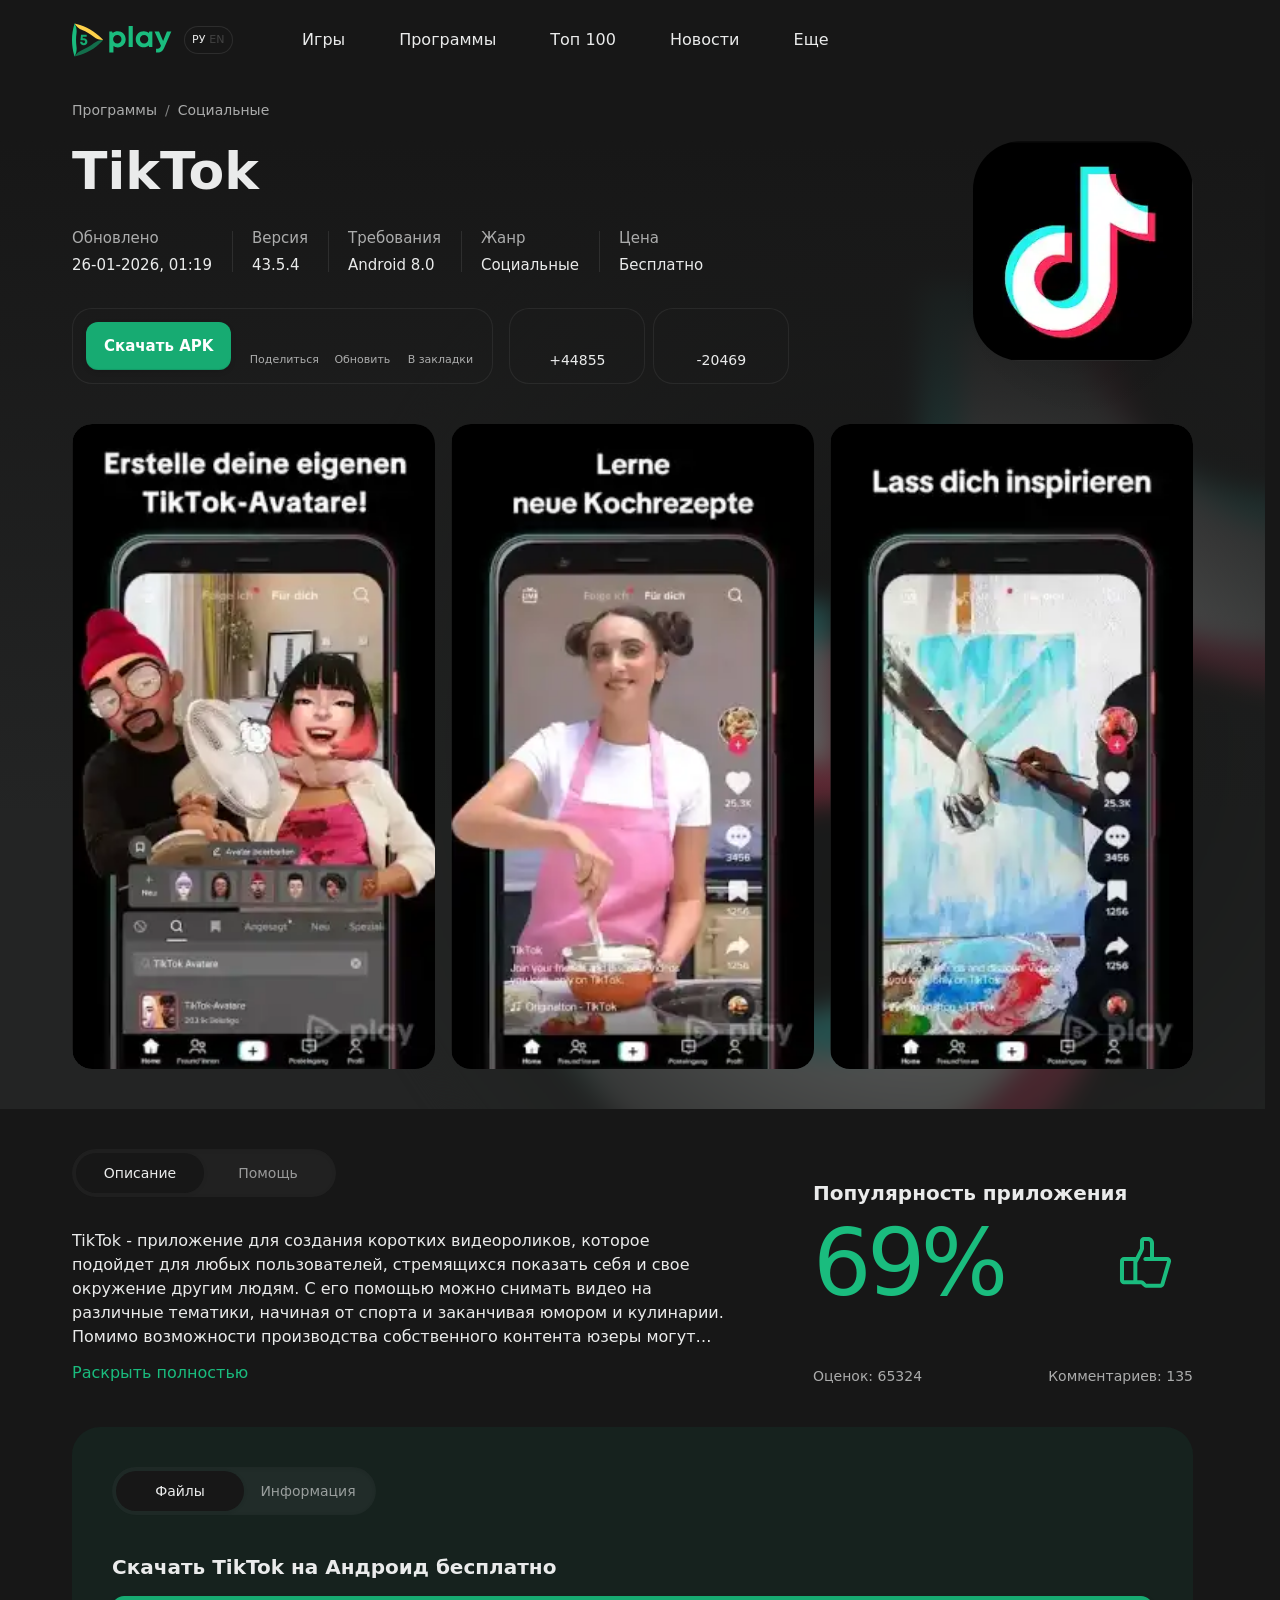
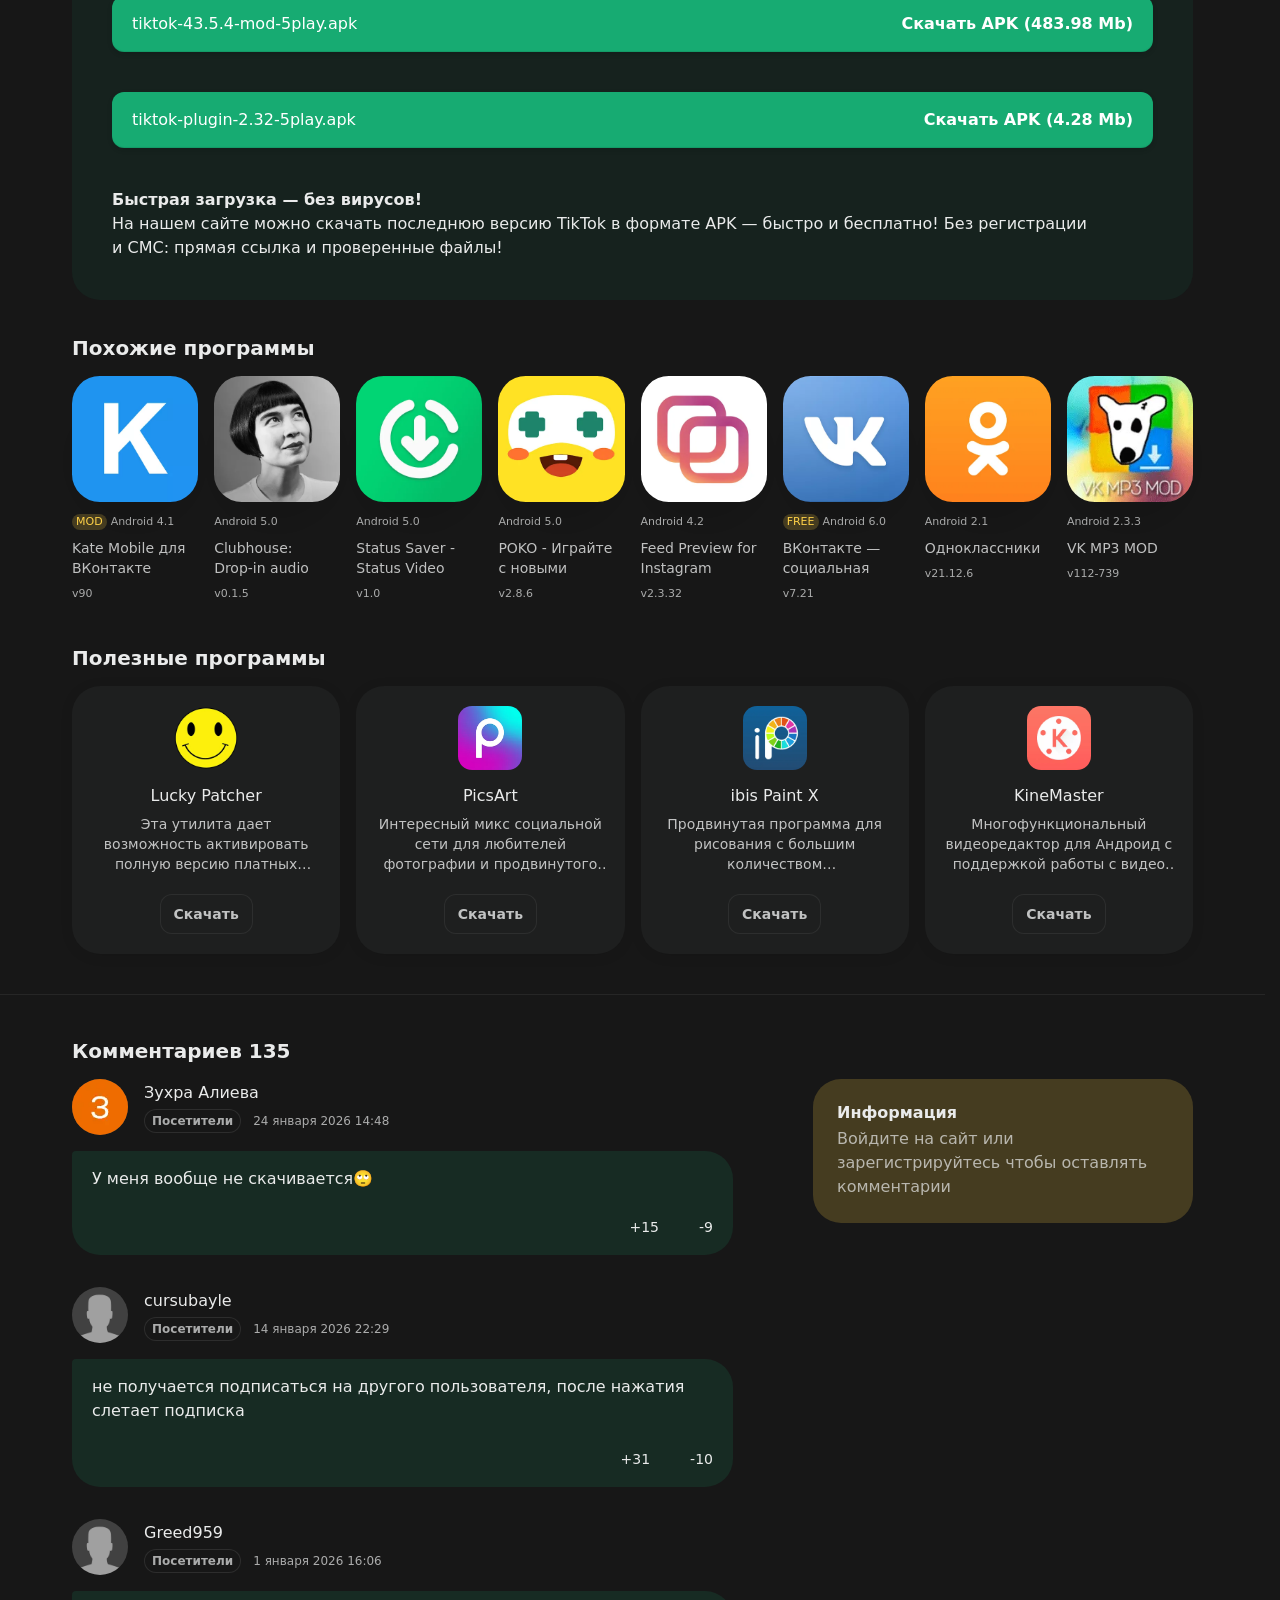
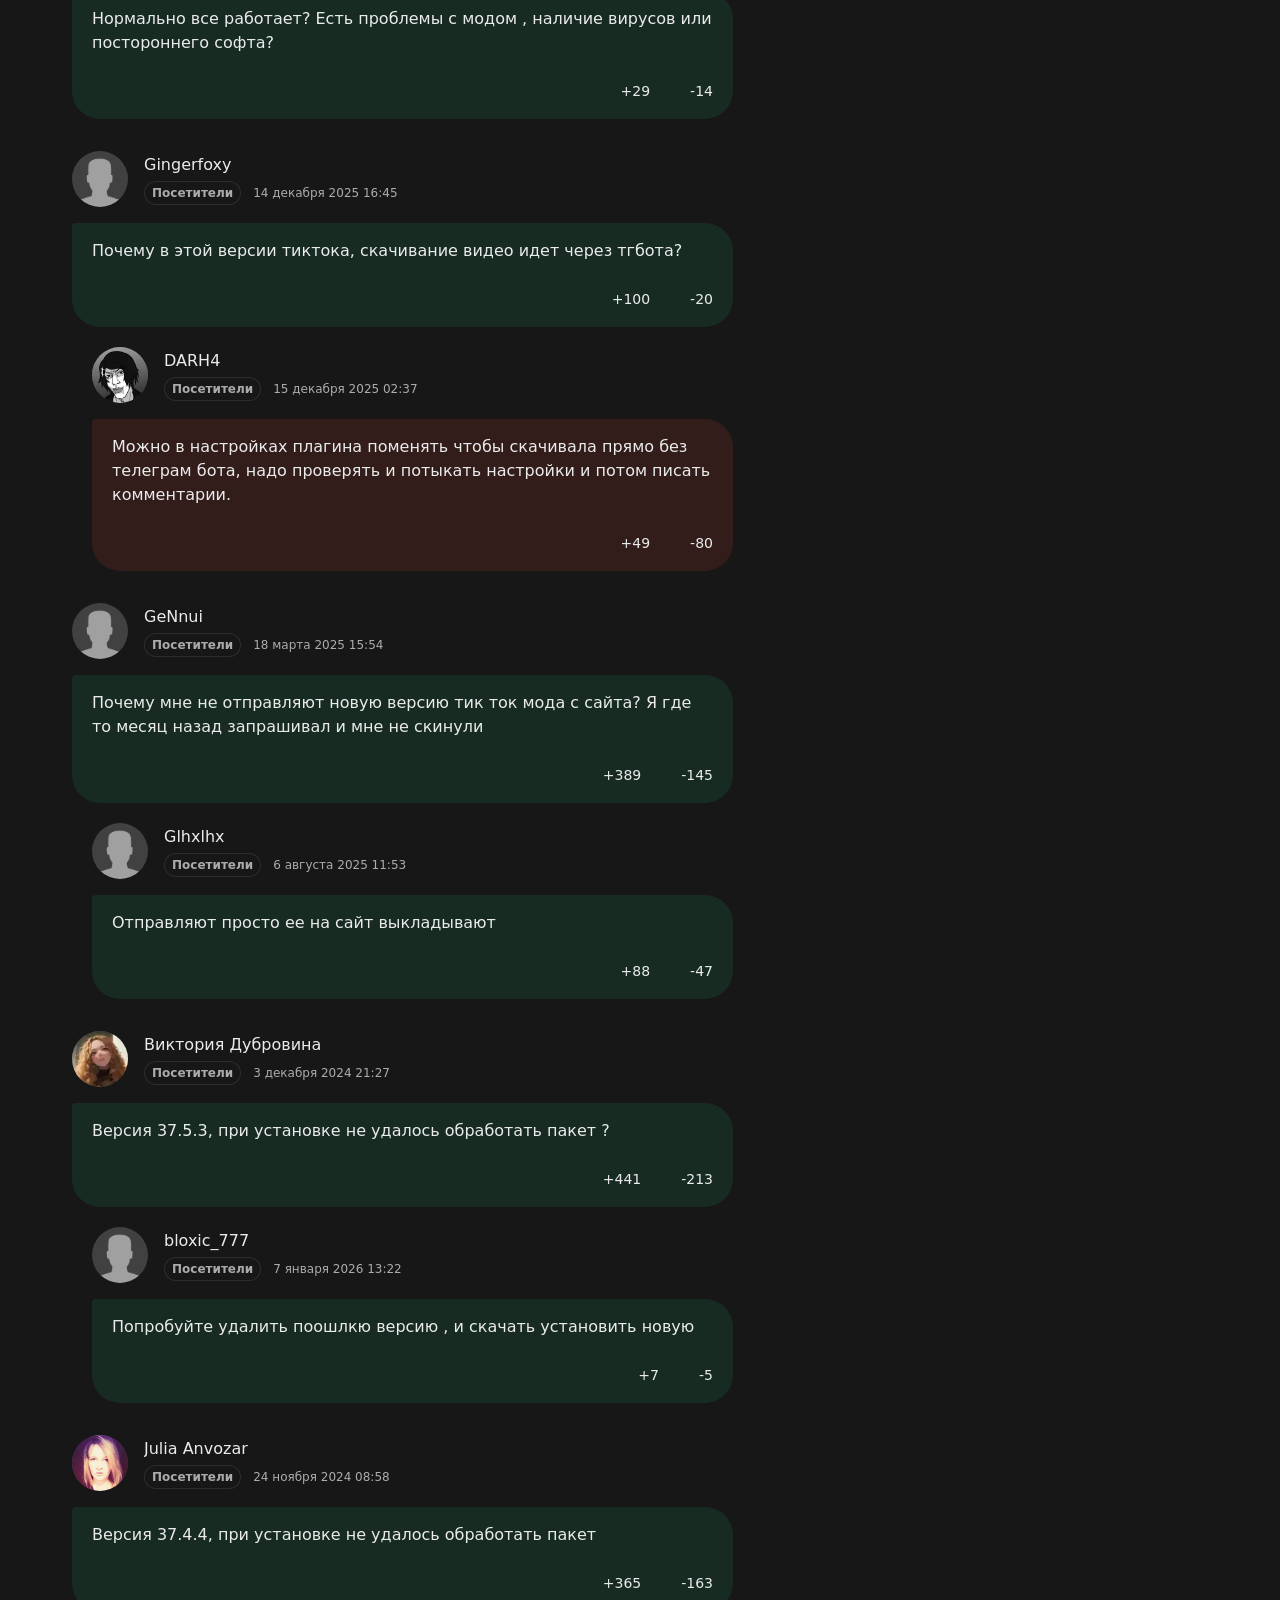
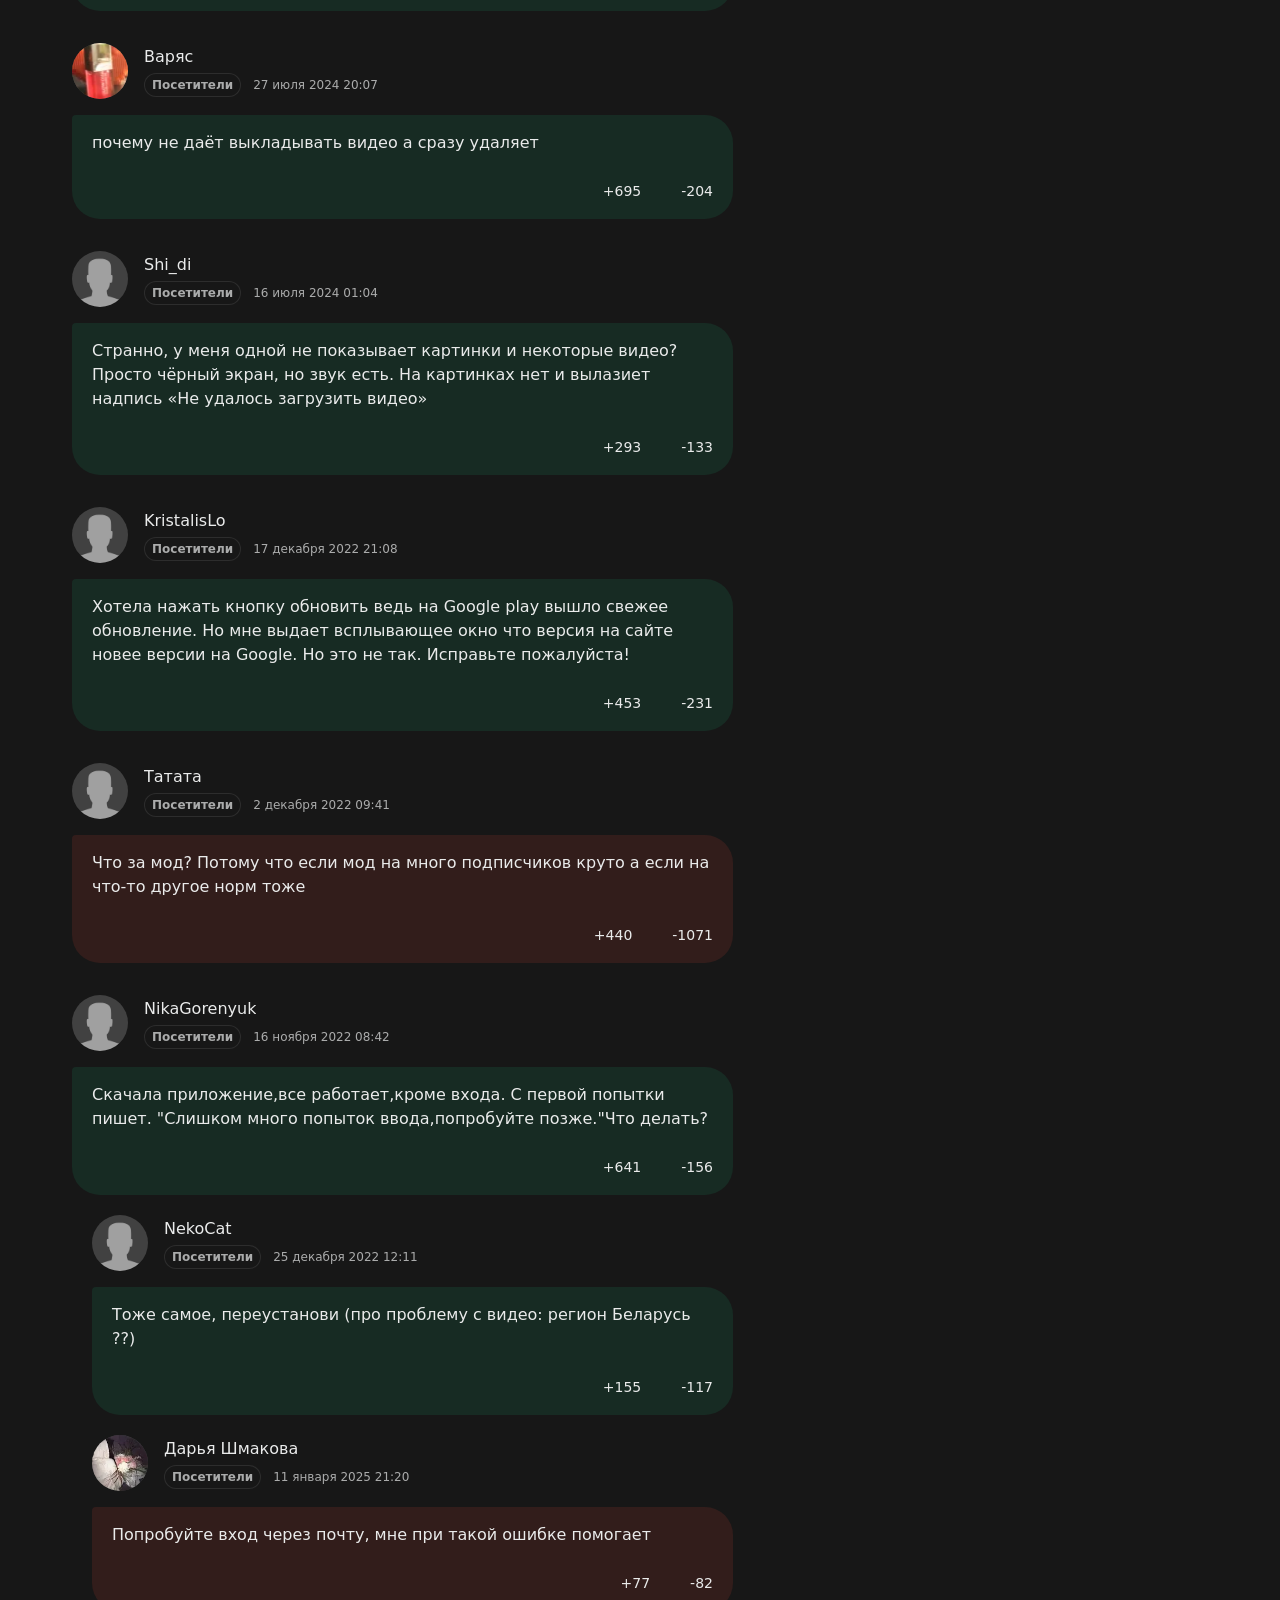
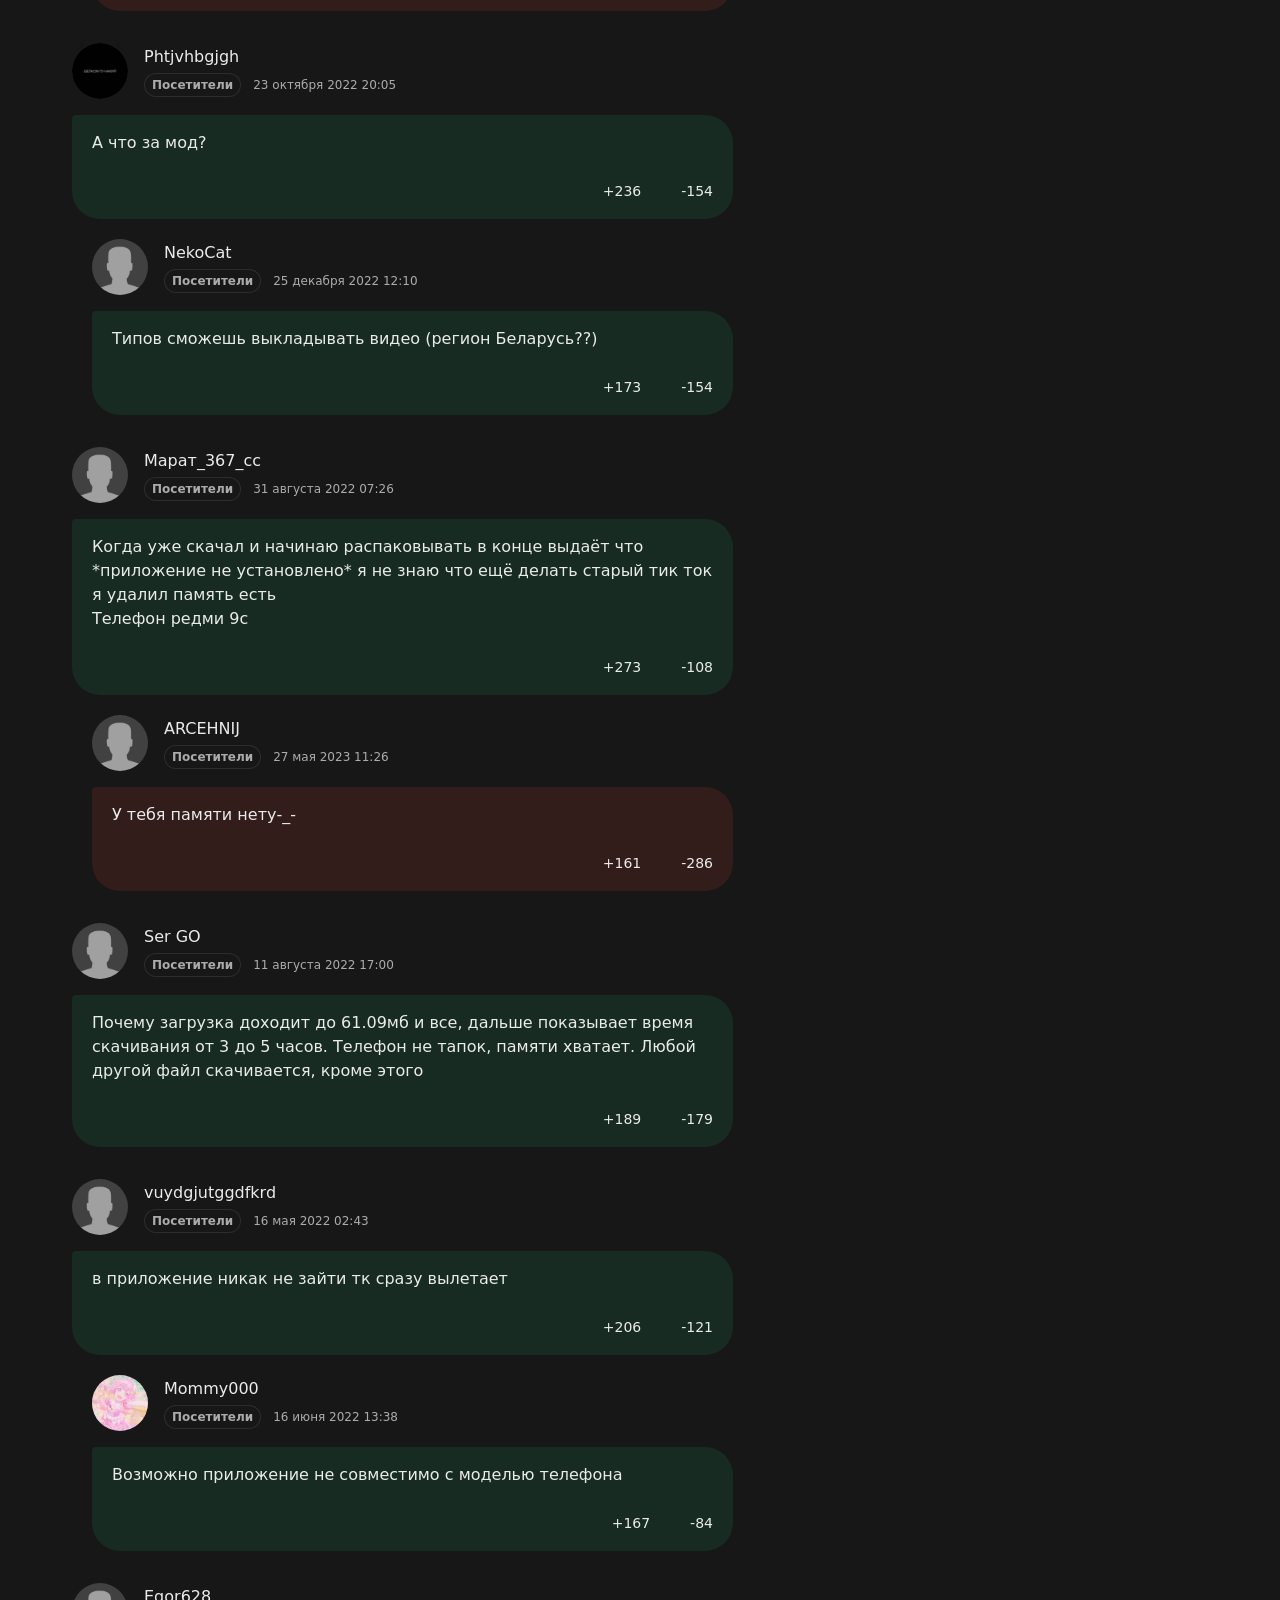
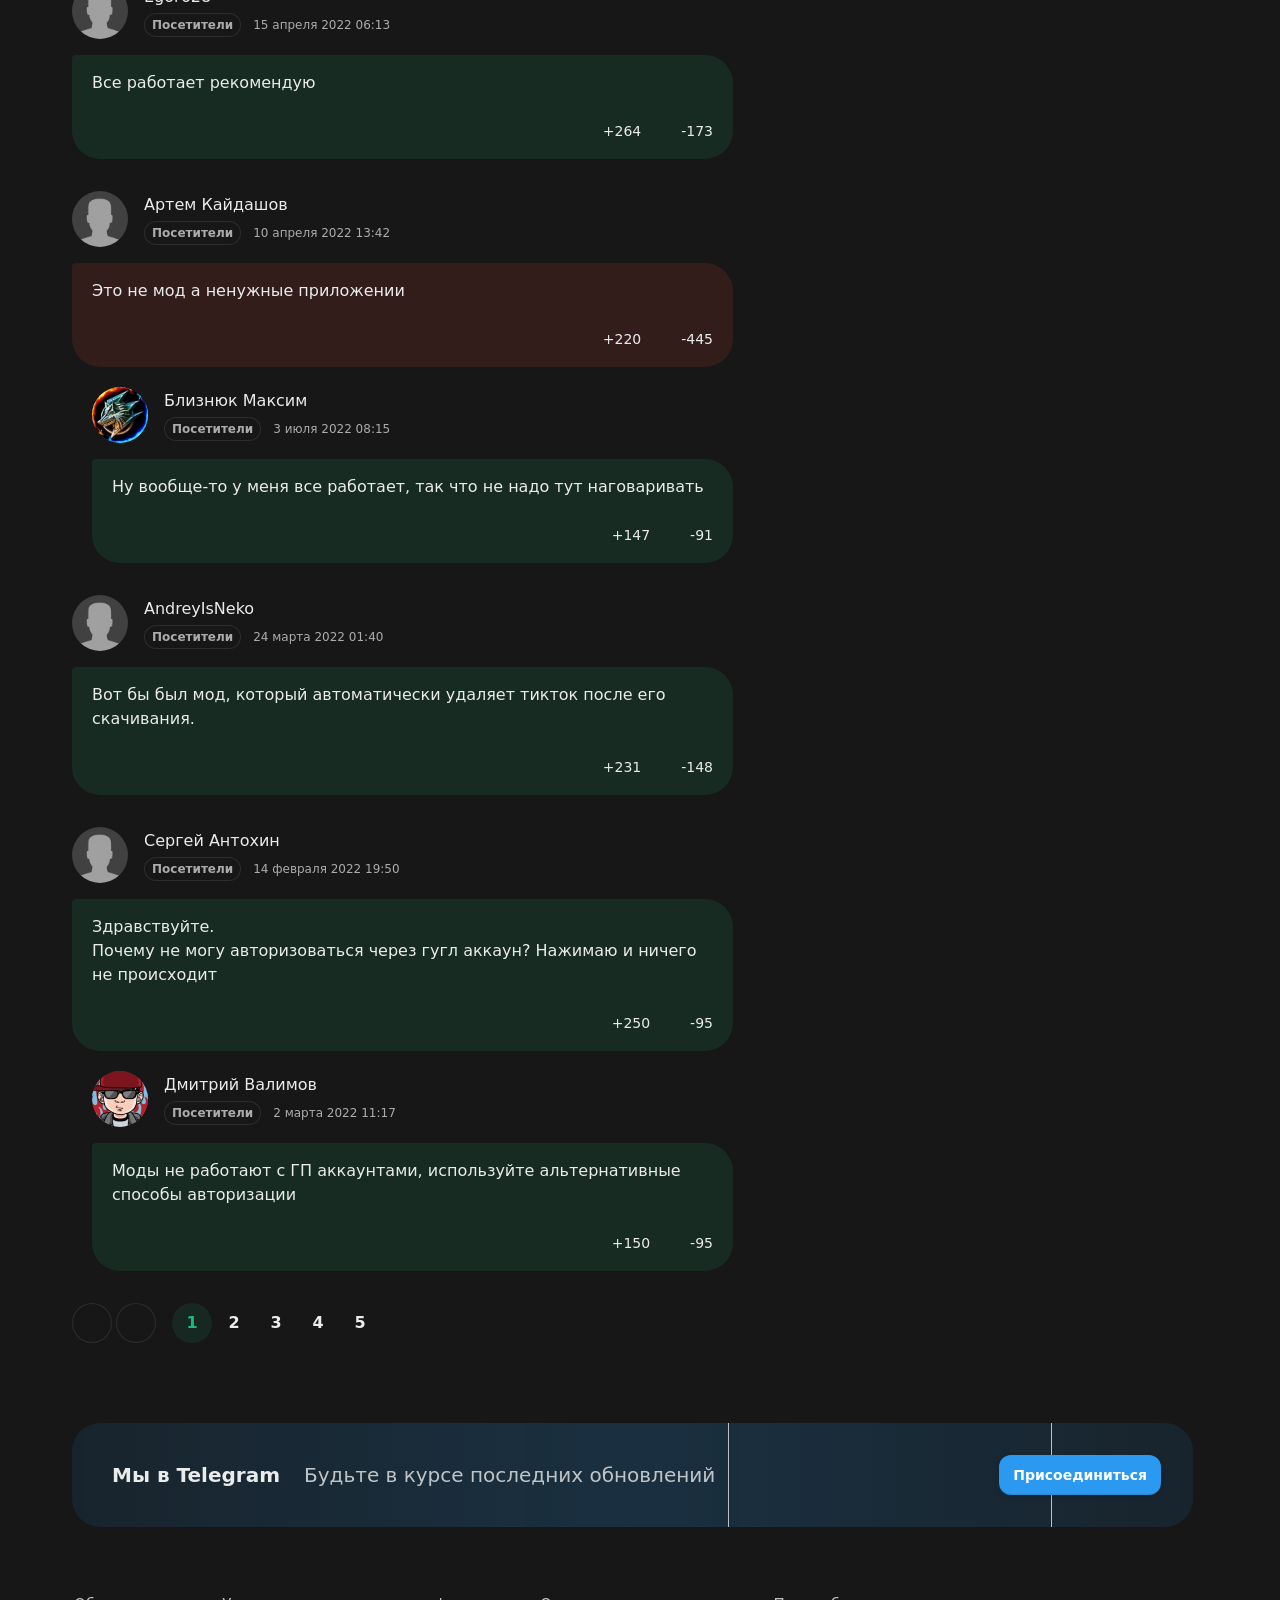
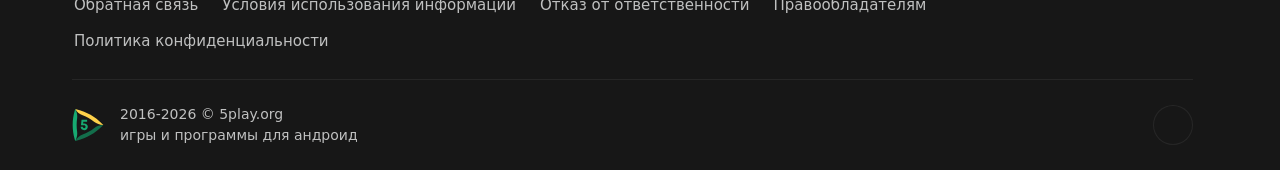
==== index.html @ 6c1c6d19 "Rename Скачать TikTok 43.5.4 APK (Мод_ без рекламы и водяного знака) на андроид бесплатно.html to in" ====
<!DOCTYPE html>
<!-- saved from url=(0039)https://5play.org/10913-tiktok-mod.html -->
<html prefix="og:http://ogp.me/ns#" lang="ru" class="darkmod"><head><meta http-equiv="Content-Type" content="text/html; charset=UTF-8">
	<title>Скачать TikTok 43.5.4 APK (Мод: без рекламы и водяного знака) на андроид бесплатно</title>

<meta name="description" content="Здесь вы можете скачать программу TikTok для Android. Новая версия APK на телефон и планшет">
<meta name="keywords" content="tiktok, tiktok на андроид">
<meta name="generator" content="DataLife Engine (https://dle-news.ru)">
<link rel="canonical" href="https://5play.org/10913-tiktok-mod.html">
<link rel="alternate" type="application/rss+xml" title="Скачать игры на Android бесплатно | Лучшие моды на Андроид RSS" href="https://5play.org/rss.xml">
<link rel="preconnect" href="https://5play.org/" fetchpriority="high">
<meta property="twitter:title" content="Скачать TikTok 43.5.4 APK (Мод: без рекламы и водяного знака) на андроид бесплатно">
<meta property="twitter:url" content="https://5play.org/10913-tiktok-mod.html">
<meta property="twitter:card" content="summary_large_image">
<meta property="twitter:image" content="https://cdn.5play.org/posts/2025-10/f4693c5b90_2.webp">
<meta property="twitter:description" content="TikTok - приложение для создания коротких видеороликов, которое подойдет для любых пользователей, стремящихся показать себя и свое окружение другим людям. С его помощью можно снимать видео на различные тематики, начиная от спорта и заканчивая юмором и кулинарии. Помимо возможности производства">
<meta property="og:type" content="article">
<meta property="og:site_name" content="Скачать игры на Android бесплатно | Лучшие моды на Андроид">
<meta property="og:title" content="Скачать TikTok 43.5.4 APK (Мод: без рекламы и водяного знака) на андроид бесплатно">
<meta property="og:url" content="https://5play.org/10913-tiktok-mod.html">
<meta property="og:image" content="https://cdn.5play.org/posts/2025-10/f4693c5b90_2.webp">
<meta property="og:description" content="TikTok - приложение для создания коротких видеороликов, которое подойдет для любых пользователей, стремящихся показать себя и свое окружение другим людям. С его помощью можно снимать видео на различные тематики, начиная от спорта и заканчивая юмором и кулинарии. Помимо возможности производства">
<link rel="alternate" hreflang="x-default" href="https://5play.org/10913-tiktok-mod.html">
<link rel="alternate" hreflang="ru" href="https://5play.org/10913-tiktok-mod.html">
<link rel="alternate" hreflang="en" href="https://5play.org/en/10913-tiktok.html">
<meta name="HandheldFriendly" content="true">
<meta name="format-detection" content="telephone=no">
<meta name="viewport" content="initial-scale=1.0, width=device-width">
<meta name="apple-mobile-web-app-capable" content="yes">
<meta name="apple-mobile-web-app-status-bar-style" content="default">
<meta name="mobile-web-app-capable" content="yes">
<meta name="google-site-verification" content="LGvz6uqmHQFqiPvBghNBOxuiTpRB_dIgePeiFliAqxg">
<meta name="yandex-verification" content="5882ceeee565f7d0">


<meta property="og:image" content="https://cdn.5play.org/posts/2025-10/3de8b6b152_1.webp">
<link rel="apple-touch-icon" sizes="180x180" href="https://5play.org/templates/5ui/img/favicon/apple-touch-icon.png">
<link rel="shortcut icon" href="https://5play.org/templates/5ui/img/favicon/favicon.ico">
<link rel="icon" type="image/svg+xml" href="https://5play.org/templates/5ui/img/favicon/favicon.svg">
<link rel="icon" type="image/png" sizes="64x64" href="https://5play.org/templates/5ui/img/favicon/f64.png">
<link rel="icon" type="image/png" sizes="32x32" href="https://5play.org/templates/5ui/img/favicon/f32.png">
<link rel="icon" type="image/png" sizes="16x16" href="https://5play.org/templates/5ui/img/favicon/f16.png">

<link rel="prefetch" href="https://5play.org/templates/5ui/fonts/geologica-300.woff2" as="font" type="font/woff2" crossorigin="">
<link rel="prefetch" href="https://5play.org/templates/5ui/fonts/geologica-500.woff2" as="font" type="font/woff2" crossorigin="">
<link rel="preload" href="./Скачать TikTok 43.5.4 APK (Мод_ без рекламы и водяного знака) на андроид бесплатно_files/core.css" as="style">
<link rel="preload" href="./Скачать TikTok 43.5.4 APK (Мод_ без рекламы и водяного знака) на андроид бесплатно_files/header.css" as="style">


<link rel="prefetch" as="script" href="./Скачать TikTok 43.5.4 APK (Мод_ без рекламы и водяного знака) на андроид бесплатно_files/darkmod.js.загрузка">

<link rel="preload" href="./Скачать TikTok 43.5.4 APK (Мод_ без рекламы и водяного знака) на андроид бесплатно_files/fullstory.css" as="style">

<link href="./Скачать TikTok 43.5.4 APK (Мод_ без рекламы и водяного знака) на андроид бесплатно_files/fancybox.css" rel="stylesheet" type="text/css"><link href="./Скачать TikTok 43.5.4 APK (Мод_ без рекламы и водяного знака) на андроид бесплатно_files/core.css" type="text/css" rel="stylesheet">
<link href="./Скачать TikTok 43.5.4 APK (Мод_ без рекламы и водяного знака) на андроид бесплатно_files/header.css" type="text/css" rel="stylesheet">





<link href="./Скачать TikTok 43.5.4 APK (Мод_ без рекламы и водяного знака) на андроид бесплатно_files/pages.css" type="text/css" rel="stylesheet">
<link href="./Скачать TikTok 43.5.4 APK (Мод_ без рекламы и водяного знака) на андроид бесплатно_files/comments.css" type="text/css" rel="stylesheet">
<link href="./Скачать TikTok 43.5.4 APK (Мод_ без рекламы и водяного знака) на андроид бесплатно_files/fullstory.css" type="text/css" rel="stylesheet">
<link href="./Скачать TikTok 43.5.4 APK (Мод_ без рекламы и водяного знака) на андроид бесплатно_files/share.css" type="text/css" rel="stylesheet">
<link href="./Скачать TikTok 43.5.4 APK (Мод_ без рекламы и водяного знака) на андроид бесплатно_files/cards.css" type="text/css" rel="stylesheet">


<link href="./Скачать TikTok 43.5.4 APK (Мод_ без рекламы и водяного знака) на андроид бесплатно_files/footer.css" type="text/css" rel="stylesheet">
<link href="./Скачать TikTok 43.5.4 APK (Мод_ без рекламы и водяного знака) на андроид бесплатно_files/login.css" type="text/css" rel="stylesheet">



<link href="./Скачать TikTok 43.5.4 APK (Мод_ без рекламы и водяного знака) на андроид бесплатно_files/uidialog.css" type="text/css" rel="stylesheet">


<script defer="" referrerpolicy="origin" src="./Скачать TikTok 43.5.4 APK (Мод_ без рекламы и водяного знака) на андроид бесплатно_files/s.js.загрузка"></script><script src="./Скачать TikTok 43.5.4 APK (Мод_ без рекламы и водяного знака) на андроид бесплатно_files/darkmod.js.загрузка"></script>


<script data-cfasync="false" nonce="93ad7ffc-1ee7-49bd-9f6a-88a4a3e854d7">try{(function(w,d){!function(j,k,l,m){if(j.zaraz)console.error("zaraz is loaded twice");else{j[l]=j[l]||{};j[l].executed=[];j.zaraz={deferred:[],listeners:[]};j.zaraz._v="5874";j.zaraz._n="93ad7ffc-1ee7-49bd-9f6a-88a4a3e854d7";j.zaraz.q=[];j.zaraz._f=function(n){return async function(){var o=Array.prototype.slice.call(arguments);j.zaraz.q.push({m:n,a:o})}};for(const p of["track","set","debug"])j.zaraz[p]=j.zaraz._f(p);j.zaraz.init=()=>{var q=k.getElementsByTagName(m)[0],r=k.createElement(m),s=k.getElementsByTagName("title")[0];s&&(j[l].t=k.getElementsByTagName("title")[0].text);j[l].x=Math.random();j[l].w=j.screen.width;j[l].h=j.screen.height;j[l].j=j.innerHeight;j[l].e=j.innerWidth;j[l].l=j.location.href;j[l].r=k.referrer;j[l].k=j.screen.colorDepth;j[l].n=k.characterSet;j[l].o=(new Date).getTimezoneOffset();if(j.dataLayer)for(const t of Object.entries(Object.entries(dataLayer).reduce((u,v)=>({...u[1],...v[1]}),{})))zaraz.set(t[0],t[1],{scope:"page"});j[l].q=[];for(;j.zaraz.q.length;){const w=j.zaraz.q.shift();j[l].q.push(w)}r.defer=!0;for(const x of[localStorage,sessionStorage])Object.keys(x||{}).filter(z=>z.startsWith("_zaraz_")).forEach(y=>{try{j[l]["z_"+y.slice(7)]=JSON.parse(x.getItem(y))}catch{j[l]["z_"+y.slice(7)]=x.getItem(y)}});r.referrerPolicy="origin";r.src="/cdn-cgi/zaraz/s.js?z="+btoa(encodeURIComponent(JSON.stringify(j[l])));q.parentNode.insertBefore(r,q)};["complete","interactive"].includes(k.readyState)?zaraz.init():j.addEventListener("DOMContentLoaded",zaraz.init)}}(w,d,"zarazData","script");window.zaraz._p=async d$=>new Promise(ea=>{if(d$){d$.e&&d$.e.forEach(eb=>{try{const ec=d.querySelector("script[nonce]"),ed=ec?.nonce||ec?.getAttribute("nonce"),ee=d.createElement("script");ed&&(ee.nonce=ed);ee.innerHTML=eb;ee.onload=()=>{d.head.removeChild(ee)};d.head.appendChild(ee)}catch(ef){console.error(`Error executing script: ${eb}\n`,ef)}});Promise.allSettled((d$.f||[]).map(eg=>fetch(eg[0],eg[1])))}ea()});zaraz._p({"e":["(function(w,d){})(window,document)"]});})(window,document)}catch(e){throw fetch("/cdn-cgi/zaraz/t"),e;};</script><script>(function(w,d){})(window,document)</script><script>(function(w,d){;w.zarazData.executed.push("Pageview");})(window,document)</script><script>(function(w,d){})(window,document)</script></head>
<body>
	 <header id="header-5p" class="header-first">
	<div class="wrp fc">
		<div class="head-l fc">
			
			<a class="logotype" href="https://5play.org/" title="5play">
	<span class="sr-only">5play</span>
	<svg width="100" height="36" viewBox="0 0 100 36" xmlns="http://www.w3.org/2000/svg">
		<g class="logo-icon">
			<path fill="#136e4b" d="M31.17,18l-1.35,1.4c-6.89,7.17-15.68,12.23-25.33,14.6l-1.89.47.09-.16c1.7-2.93,4.36-5.13,7.5-6.4,4.13-1.67,8-3.91,11.52-6.64,2.67-2.07,5.91-3.27,9.29-3.27h.18Z"></path>
			<path fill="#fed14a" d="M31.17,18h-.17c-3.38,0-6.63-1.2-9.3-3.28-3.52-2.74-7.41-4.99-11.55-6.67-3.12-1.27-5.77-3.46-7.46-6.37l-.1-.18,1.89.5c9.66,2.37,18.44,7.43,25.33,14.6l1.35,1.4Z"></path>
			<path fill="#17aa71" d="M2.6,1.5l-.54,1.87C-.69,12.93-.69,23.07,2.06,32.63l.54,1.87c1.72-2.98,2.37-6.43,1.9-9.83-.61-4.43-.61-8.93,0-13.36.48-3.39-.18-6.85-1.9-9.82Z"></path>
			<path fill="#17aa71" d="M11.67,16.34c2.19,0,3.73,1.45,3.73,3.44s-1.58,3.56-3.66,3.56-3.66-1.47-3.67-3.48h2.27c.01.8.59,1.38,1.4,1.38s1.4-.62,1.4-1.46c0-.89-.64-1.52-1.55-1.52h-2.94l-.21-.28.59-5.29h5.66v2.01h-3.88l-.19,1.65h1.06-.01Z"></path>
		</g>
		<path class="logo-text" fill="#17aa71" d="M45.66,9.16c4.62,0,8.03,3.45,8.03,8.1,0,4.65-3.41,8.12-8.03,8.12-1.59,0-3.03-.47-4.22-1.29v6.36h-4.14V9.59h2.74l.71,1.39c1.3-1.15,3-1.83,4.91-1.83h0ZM91.11,19.01l3.82-9.43h4.4l-6.68,15.12c-1.84,4.15-3.45,5.73-6.89,5.73h-1.71v-3.73h1.43c2,0,2.52-.53,3.46-2.85l.06-.12-6.49-14.15h4.51l4.09,9.43ZM71.78,9.17c1.97,0,3.71.69,5.04,1.87l.44-1.46h3.1s0,15.32,0,15.32h-3.25l-.36-1.37c-1.32,1.15-3.03,1.83-4.97,1.83-4.61,0-8.04-3.48-8.04-8.12s3.43-8.07,8.04-8.07ZM60.78,24.91h-4.14V4.07h4.14v20.84ZM45.32,13.06c-2.4,0-4.18,1.8-4.18,4.2,0,2.4,1.77,4.2,4.18,4.2s4.17-1.79,4.17-4.2c0-2.41-1.77-4.2-4.17-4.2ZM72.13,13.03c-2.41,0-4.18,1.8-4.18,4.2,0,2.4,1.77,4.2,4.18,4.2,2.41,0,4.17-1.79,4.17-4.2s-1.76-4.2-4.17-4.2Z"></path>
	</svg>
</a>
			
			<div class="lang-sel fc">
				<button type="button" class="sel-lang__en" onclick="location.href=&#39;https://5play.org/en/10913-tiktok.html&#39;" title="Английский"><span class="sr-only">Английский</span></button>
<button type="button" class="sel-lang__ru active" onclick="location.href=&#39;https://5play.org/10913-tiktok-mod.html&#39;" title="Русский"><span class="sr-only">Русский</span></button>
				<span class="sr-only">Выбрать язык</span>
				<span class="lang-sel-border fc">
					<i class="lang-sel-ru" title="Ру"></i><i class="lang-sel-en" title="En"></i>
				</span>
			</div>
		</div>
		<div class="head-r fc">
			<a href="https://5play.org/index.php?do=search" class="hbtn hbt qs-toggle" style="display: none;">
				<i class="im im-search"></i>
				<i class="im im-close"></i>
				<span class="sr-only">Найти</span>
			</a>
			<button type="button" class="hbtn hbt mod-btn" id="mod-toggle" aria-label="Dark Mod">
				<i class="im im-sun"></i>
				<i class="im im-moon"></i>
			</button>
			
			<button class="hbtn huser hlogin dialog-btn" type="button" title="Авторизация">
				<span class="sr-only">Авторизация</span>
				<span class="mask"><i class="im im-login"></i></span>
			</button>
		</div>
	</div>
</header>
<div class="header-second wrp scrolled" id="header-tools">
	<div class="header-tools">
		<div class="hmenu fc">
			<nav class="hmenu-list fc" itemscope="" itemtype="http://schema.org/SiteNavigationElement">
				<a class="m-item" href="https://5play.org/android/igry/" itemprop="url"><i class="im im-gamepad"></i><span class="m-item-cont" itemprop="name">Игры</span></a>
				<a class="m-item" href="https://5play.org/android/programmy/" itemprop="url"><i class="im im-apps"></i><span class="m-item-cont" itemprop="name">Программы</span></a>
				<a class="m-item" href="https://5play.org/top-100-igr-dlya-android-apk.html" itemprop="url"><i class="im im-cup"></i><span class="m-item-cont" itemprop="name">Топ 100</span></a>
				<a class="m-item" href="https://5play.org/news/" itemprop="url"><i class="im im-bolt"></i><span class="m-item-cont" itemprop="name">Новости</span></a>
				<a class="m-item" href="https://5play.org/?do=orders" style="display:none;"><i class="im im-addtopic"></i><span class="m-item-cont">Стол заказов</span></a>
				<button id="mmenu-btn" type="button" class="m-item"><i class="im im-burger"></i><span class="m-item-cont">Еще</span></button>
				<div class="dropdown" style="display:none;">
					<button type="button" class="m-item dropdown-btn"><i class="im im-burger"></i><span class="m-item-cont">Еще</span></button>
					<div class="dropdown-box" style="display: none;">
						<nav class="hmenu-sub-list">
							<a class="m-item" href="https://5play.org/?do=orders"><i class="im im-addtopic"></i><span class="m-item-cont">Стол заказов</span></a>
						</nav>
						
					</div>
				</div>
				<a href="https://5play.org/index.php?do=search" class="m-item qs-toggle" style="display:none;">
					<i class="im im-search"></i>
					<span class="sr-only">Найти</span>
				</a>
			</nav>
		</div>
		<form class="qs-form fc" id="qs-form" method="get" action="https://5play.org/index.php?do=search" style="display: none;">
			<div class="qs-control">
				<label class="qs-label sr-only" for="story">Найти</label>
				<input class="qs-input" id="story" name="story" placeholder="Поиск по сайту..." type="search" autocomplete="off">
				<button class="qs-btn" type="submit" title="Найти" aria-label="Найти">
					<i class="im im-search"></i>
				</button>
				<button type="button" class="qs-toggle" aria-label="Close Search">
					<i class="im im-close"></i>
				</button>
			</div>
			<input type="hidden" name="do" value="search">
			<input type="hidden" name="subaction" value="search">
			<input type="hidden" name="titleonly" id="titleonly" value="0">
		</form>
	</div>
</div>
	 
	
	 
	 
	 
	 
	 <main class="content-5p">
<div class="appview-breadcrumbs wrp speedbar fc">

<a href="https://5play.org/android/programmy/">Программы</a>
<span class="speedbar-sep">/</span> <a href="https://5play.org/android/programmy/socialnye/">Социальные</a>
</div>
<article class="appview sect" itemscope="" itemtype="http://schema.org/MobileApplication">
	<div class="appview-hero">
		<div class="wrp appview-intro">
			<div class="appview-intro-cont">
				<h1 itemprop="name" class="title">TikTok</h1>
				<figure class="appicon">
					<img width="200" height="200" src="./Скачать TikTok 43.5.4 APK (Мод_ без рекламы и водяного знака) на андроид бесплатно_files/3de8b6b152_1.webp" alt="TikTok" loading="eager" fetchpriority="high" itemprop="image">
					
				</figure>
				<ul class="appview-spec">
					<li class="specs-item">
						<span class="spec-label">Обновлено</span>
						<time class="spec-cont" itemprop="datePublished" datetime="2026-01-26T01:19:36+03:00">26-01-2026, 01:19</time>
					</li>
					
					<li class="specs-item">
						<span class="spec-label">Версия</span>
						<span class="spec-cont" itemprop="softwareVersion">43.5.4</span>
					</li>
					
					
					
					<li class="specs-item">
						<span class="spec-label">Требования</span>
						<span class="spec-cont" itemprop="operatingSystem">Android 8.0</span>
					</li>
					<li class="specs-item">
						<span class="spec-label">Жанр</span>
						<a href="https://5play.org/android/programmy/socialnye/" class="spec-cont">Социальные</a>
      					<meta itemprop="applicationCategory" content="Социальные">
					</li>
					<li class="specs-item">
						<span class="spec-label">Цена</span>
						<span itemscope="" itemprop="offers" itemtype="http://schema.org/Offer">
						<meta itemprop="price" content="0">
						<meta itemprop="priceCurrency" content="USD" class="spec-cont">
						<meta itemprop="url" content="https://play.google.com/store/apps/details?id=com.zhiliaoapp.musically">
							
						Бесплатно
					</span>
					</li>
				</ul>
				<div class="appview-foot">
					<div class="appview-likes">
						
						<button class="dialog-btn" type="button"><i class="im im-thumbup"></i><span class="like-plus">+<span data-likes-id="10913">44855</span></span><span class="sr-only">Нравится</span></button>
						<button class="dialog-btn" type="button"><i class="im im-thumbdown"></i><span class="like-minus">-<span data-dislikes-id="10913">20469</span></span><span class="sr-only">Не нравится</span></button>
					</div>
					<div class="appview-tools">
						<a class="btn btn-fill" href="https://5play.org/10913-tiktok-mod.html#download-now"><span class="btn-cont">Скачать APK</span></a>
						<div class="av-tool-list">
							<div class="av-tool dropdown sharefunc">
								<button type="button" id="share-btn" class="dropdown-btn" data-share-title="TikTok" data-share-text="Посмотри, что я нашёл!"><i class="im im-share"></i><span class="av-tool-cont">Поделиться</span></button>
								<div class="dropdown-box" style="display: none;">
	<div class="share-list">
		<a class="share-btn share-tg" href="https://t.me/share/url?url=https://5play.org/10913-tiktok-mod.html&amp;text=TikTok" target="_blank" rel="noopener nofollow" title="Поделиться в Телеграм"><i class="im im-share-tg"></i></a>
		<a class="share-btn share-wa" href="https://api.whatsapp.com/send?text=TikTokhttps://5play.org/10913-tiktok-mod.html" target="_blank" rel="noopener nofollow" title="Поделиться в WhatsApp"><i class="im im-share-wa"></i></a>
		<a class="share-btn share-vk" href="https://vk.com/share.php?url=https://5play.org/10913-tiktok-mod.html&amp;title=TikTok" target="_blank" rel="noopener nofollow" title="Поделиться в VK"><i class="im im-share-vk"></i></a>
		<a class="share-btn share-fb" href="https://www.facebook.com/sharer/sharer.php?u=https://5play.org/10913-tiktok-mod.html" target="_blank" rel="noopener nofollow" title="Поделиться в Facebook"><i class="im im-share-fb"></i></a>
	</div>
</div>
							</div>
							<div class="av-tool">
							
							<button type="button" class="dialog-btn"><i class="im im-update"></i><span class="av-tool-cont">Обновить</span></button>
							</div>
							<div class="av-tool">
							
							<button type="button" class="dialog-btn"><i class="im im-staroutline"></i><span class="av-tool-cont">В закладки</span></button>
							</div>
							
						</div>
					</div>
				</div>
			</div>
		</div>
		
		<div class="wrp appview-screens">
			<div class="screenshots scroll-container portrait" data-scroll="" data-id="scroll-screens">
				<div class="hcarousel glist">
					
					<p><!--MBegin:https://cdn.5play.org/posts/2025-10/f4693c5b90_2.webp|--><a href="https://cdn.5play.org/posts/2025-10/f4693c5b90_2.webp" class="highslide" rel="external noopener"><img src="./Скачать TikTok 43.5.4 APK (Мод_ без рекламы и водяного знака) на андроид бесплатно_files/f4693c5b90_2.webp" style="max-width:100%;" alt=""></a><!--MEnd--> <!--MBegin:https://cdn.5play.org/posts/2025-10/1b22a30d20_3.webp|--><a href="https://cdn.5play.org/posts/2025-10/1b22a30d20_3.webp" class="highslide" rel="external noopener"><img src="./Скачать TikTok 43.5.4 APK (Мод_ без рекламы и водяного знака) на андроид бесплатно_files/1b22a30d20_3.webp" style="max-width:100%;" alt=""></a><!--MEnd--> <!--MBegin:https://cdn.5play.org/posts/2025-10/5e5a19245c_4.webp|--><a href="https://cdn.5play.org/posts/2025-10/5e5a19245c_4.webp" class="highslide" rel="external noopener"><img src="./Скачать TikTok 43.5.4 APK (Мод_ без рекламы и водяного знака) на андроид бесплатно_files/5e5a19245c_4.webp" style="max-width:100%;" alt=""></a><!--MEnd--></p>
				</div>
				<div class="scroll-buttons" style="display:none;">
					<button class="scroll-button prev hidden" aria-label="Назад"><i class="im im-aleft"></i></button>
					<button class="scroll-button next hidden" aria-label="Вперед"><i class="im im-aright"></i></button>
				</div>
			</div>
		</div>
		
		<div class="appview-bg">
			<i class="cover"><img src="./Скачать TikTok 43.5.4 APK (Мод_ без рекламы и водяного знака) на андроид бесплатно_files/3de8b6b152_1.webp" alt="TikTok" width="360" height="360" loading="lazy"></i>
		</div>
		
	</div>
	
	<div class="appview-info wrp str">
		<div class="appview-info-cont tab-container str-main">
			<div class="tab-toggle-head">
				<button class="tab-toggle" type="button">
					<span>Описание</span>
					<span>Помощь</span>
				</button>
			</div>
			<div class="appview-text expand tab-panel" data-tab="0">
				<div class="desc text expand-text">
					<p><b>TikTok</b> - приложение для создания коротких видеороликов, которое подойдет для любых пользователей, стремящихся показать себя и свое окружение другим людям. С его помощью можно снимать видео на различные тематики, начиная от спорта и заканчивая юмором и кулинарии. Помимо возможности производства собственного контента юзеры могут просматривать ролики других зарегистрированных пользователей и подписываться на их каналы. В любом случае каждый установивший приложение человек получит массу удовольствия от процесса.</p>
				</div>
				<button type="button" class="expand-btn" data-less="Свернуть">
					<span>Раскрыть полностью</span>
				</button>
			</div>
			<div class="appview-faq faq-list tab-panel" data-tab="1" style="display: none;">
				<a class="link-faq" href="https://5play.org/download-help.html"><span>Не получается скачать?</span><i class="im im-kright"></i></a>
				<a class="link-faq" href="https://5play.org/ustanovka-igr-i-programm-na-android.html"><span>Установка игр и программ</span><i class="im im-kright"></i></a>
				<a class="link-faq" href="https://5play.org/ustanovka-igr-s-keshem-na-android.html"><span>Установка игр с кэшем</span><i class="im im-kright"></i></a>
				<a class="link-faq" href="https://5play.org/kak-sdelat-skrinshot-na-android.html"><span>Как сделать скриншот</span><i class="im im-kright"></i></a>
				<a class="link-faq" href="https://5play.org/how-to-install-apks.html"><span>Как установить APKS</span><i class="im im-kright"></i></a>
			</div>
		</div>
		<div class="appview-info-rate str-add" itemprop="aggregateRating" itemscope="" itemtype="http://schema.org/AggregateRating">
			<div class="rating-status" style="--rating-value:69;"><div class="rstatus-head">
    <div class="title">Популярность приложения</div>
    <div class="rstatus-num positive">
        <span class="rstatus-value">69%</span>
        <span class="rstatus-icon">
            <svg width="32" height="32" viewBox="0 0 32 32" xmlns="http://www.w3.org/2000/svg">
                <path d="M16.5,2.5c1.66,0,3,1.34,3,3v7h6.55c1.33,0,2.29,1.28,1.92,2.56l-3.3,11.33c-.25.85-1.03,1.44-1.92,1.44h-7.17c-1.02.09-1.84-1.06-2.5-1.67-1.91.01-6.62,0-8.59,0-1.1,0-2-.9-2-2v-9.67c0-1.1.9-2,2-2h5.52c.12,0,.23.02.34.05l2.14-4.29v-3.76c0-1.1.9-2,2-2h2ZM14.5,8.26c.24.44-3.16,6.62-3.33,7.14v8.76c.95.05,2.63-.26,3.33.59,0,0,1.08,1.08,1.08,1.08h7.17l3.3-11.33h-10.88c-1.3.02-1.3-2.02,0-2,0,0,2.33,0,2.33,0v-7c0-1.44-2.13-.91-3-1v3.76ZM4.5,24.17h4.67v-9.67h-4.67v9.67Z"></path>
            </svg>
            <i class="mask"></i>
        </span>
        <meta itemprop="ratingValue" content="69">
        <meta itemprop="bestRating" content="100">
    </div>
</div>
<div class="rstatus-line" style="--rating-width: 380px;"></div>
</div>
			<meta itemprop="reviewCount" content="65324">
			<ul class="rating-status-info muted">
				<li>Оценок: <span data-vote-num-id="10913">65324</span></li>
				<li>Комментариев: 135</li>
			</ul>
		</div>
	</div>
	
	<div class="appview-download wrp">
		<div id="download-now" class="download-box tab-container">
			<div class="tab-toggle-head">
				<button class="tab-toggle" type="button">
					<span>Файлы</span>
					<span>Информация</span>
				</button>
			</div>
			<div class="download-box-files tab-panel" data-tab="0">
			
				<h2 class="title">Скачать TikTok на Андроид бесплатно
				</h2>
				<div class="downline-line-list"><p>
</p><div class="download-line btn btn-fill">
	<div class="dropdown">
		<button type="button" class="dropdown-btn" aria-label="Информация о файле" style="display:none;"><i class="im im-info"></i></button>
		<div class="download-line-title dropdown-box" style="display:none;">tiktok-43.5.4-mod-5play.apk</div>
	</div>
	<a href="https://5play.org/index.php?do=cdn&amp;id=169627" class="download-line-link" target="_blank">Скачать <span class="uppercase">apk</span> (483.98 Mb)</a>
</div>

&nbsp;<p></p>
<p>
</p><div class="download-line btn btn-fill">
	<div class="dropdown">
		<button type="button" class="dropdown-btn" aria-label="Информация о файле" style="display:none;"><i class="im im-info"></i></button>
		<div class="download-line-title dropdown-box" style="display:none;">tiktok-plugin-2.32-5play.apk</div>
	</div>
	<a href="https://5play.org/index.php?do=cdn&amp;id=169628" class="download-line-link" target="_blank">Скачать <span class="uppercase">apk</span> (4.28 Mb)</a>
</div>

<p></p></div>
				<div class="download-box-foot">
					<div class="title">Быстрая загрузка — без вирусов!</div>
					<div class="desc">
					На нашем сайте можно скачать последнюю версию TikTok в формате APK — быстро и бесплатно! Без регистрации и СМС: прямая ссылка и проверенные файлы!
					
					</div>
					<div class="download-shield"><i class="mask"></i></div>
				</div>
			</div>
			<div class="download-box-info tab-panel" data-tab="1" style="display: none;">
				<p>Особенности мода:<br>- Отключена вся реклама<br>- Обойдены региональные ограничения<br>- Скачанные видео и GIF-файлов теперь сохраняются без водяных знаков в папке Movies/TikTok вместо DCIM/Camera; Картинки сохраняются в Pictures/TikTok<br>- Добавлен тег автора к названию скачанных видео<br>- Отключены все виды аналитики<br>- Отключен InAppBillingService<br>- Отключен обязательный вход в аккаунт<br>- Отключен доступ к геолокации<br>- Отключено предупреждение об удаленном звуке<br>- Отключено уведомление при записи экрана<br>- Отключен встроенный браузер<br>- Снято ограничение на количество символов в комментариях<br>- Включена перемотка для всех видео<br>- Включен выбор скорости воспроизведения для всех видео<br>- Включена кнопка автопрокрутки на странице «Рекомендации»<br>- Включена кнопка автопрокрутки на странице поиска<br>- Снято ограничение на запись экрана при включенной функции «Чистый экран»<br>- Включено запоминание состояния для кнопок «Чистый экран» и «Скорость воспроизведения»<br>- Включен режим фонового воспроизведения звука<br>- Включена кнопка управления фоновым звуком<br>- Включена возможность отправки картинок в комментарии (не для всех регионов аккаунта)<br>- Включена возможность отправки стикеров в комментарии (требуется Аргентина в качестве региона аккаунта)<br>- Включена возможность отправки «Серийчика» для любого вида огонька (даже серого)<br>- Включены подписи к репостам (не для всех регионов)<br>- Включен автоматический перевод для комментариев<br>- Включена возможность сортировки комментариев по дате<br>- Включена фильтрация сообщений в личных чатах<br>- Включены голосовые сообщения в личных чатах<br>- Включена кнопка «Персонализируйте ленту»<br>- Включена кнопка «Управление лентами»<br>- Включена кнопка «Управление темами» в разделе «Настройки» &gt; «Предпочитаемый контент»<br>- Включена кнопка «Управление поиском»<br>- Включен серийчик из яйца<br>- Исправлены проблемы со входом в Google<br>- Оптимизирован расход батареи<br>- Обновлён значок приложения в стиле Monet на Android 13+</p>
<p><br></p>
<p>О плагине:</p>
<p>- Пользовательское сопоставление регионов:<br>Возможность сопоставления публикаций по выбранному пользователем региону для повышения релевантности<br>- Удаление водяных знаков:<br>Возможность удаления водяных знаков с видео, изображений и GIF<br>- Скрытие рекламы:<br>Возможность скрывать рекламу в ленте, на вкладке «Подписки», в профилях пользователей и разделе «Интересное»<br>- Фильтрация по количеству лайков и просмотров:<br>Возможность фильтровать публикации по количеству лайков или просмотров для настройки ленты<br>- Список заблокированных ключевых слов для подписей:<br>Публикации с определёнными словами не будут отображаться в ленте<br>- Скрытие длинных публикаций:<br>Возможность скрывать длинные публикации в зависимости от выбранной длительности<br>- Постоянное воспроизведение видео:<br>Возможность отключать повтор воспроизведение видео, воспроизводимых на платформе<br>- Скрытие прямых трансляций:<br>Возможность скрывать прямые трансляции из ленты для пользователей, которые предпочитают их не смотреть<br>- Удаление видео (слайд-шоу):<br>Возможность скрывать публикации, содержащие слайд-шоу изображения, представленные в виде видео<br>- Выбор шрифта:<br>Возможность изменения шрифта в приложении<br>- Настройка папок скачивания:<br>Возможность выбора папок для скачивания контента<br>- TikTok Web: Поддержка и интеграция веб-версии TikTok в плагине<br>- Открытие ссылок в приложении TikTok:<br>Возможность прямого открытия ссылок в приложении TikTok вместо браузера для удобства пользователя<br>- Экстренный вход:<br>Возможность экстренного входа в аккаунт в критических ситуациях<br>- Управление настройками:<br>Возможность сброса, резервного копирования и восстановления настроек плагина для удобства пользователя<br>- Настройка темы:<br>Возможность переключения темы для персонализации<br>- Поддержка темы Monet:<br>Поддержка адаптации к Material You<br>- Выбор языка:<br>Возможность выбора языка интерфейса плагина</p>
			</div>
		</div>
	</div>
	
</article>

<section class="wrp sect">
	<h2 class="sect-head title">Похожие программы</h2>
	<div class="glist cards-v g8 hscroll">
		<div class="card appitem item">
    <div class="card-icon">
        
        <figure class="appicon">
            <img width="144" height="144" src="./Скачать TikTok 43.5.4 APK (Мод_ без рекламы и водяного знака) на андроид бесплатно_files/1561798262_1.webp" alt="Kate Mobile для ВКонтакте" loading="lazy">
        </figure>
    </div>
    <a href="https://5play.org/354-kate-mobile-dlja-vkontakte.html" class="cont item-link">
        <span class="title">Kate Mobile для ВКонтакте</span>
        <span class="meta meta-os">
            <i class="card-bubble">MOD</i>
            <i class="meta-item">Android 4.1</i>
        </span>
        <span class="meta meta-vers">
            <i class="meta-item">v90</i>
            
            

        </span>
    </a>
    <i class="card-ratenum"></i>
</div>
<div class="card appitem item">
    <div class="card-icon">
        
        <figure class="appicon">
            <img width="144" height="144" src="./Скачать TikTok 43.5.4 APK (Мод_ без рекламы и водяного знака) на андроид бесплатно_files/1620730530_1.webp" alt="Clubhouse: Drop-in audio cha‪t" loading="lazy">
        </figure>
    </div>
    <a href="https://5play.org/15162-clubhouse-drop-in-audio-chat.html" class="cont item-link">
        <span class="title">Clubhouse: Drop-in audio cha‪t</span>
        <span class="meta meta-os">
            
            <i class="meta-item">Android 5.0</i>
        </span>
        <span class="meta meta-vers">
            <i class="meta-item">v0.1.5</i>
            
            

        </span>
    </a>
    <i class="card-ratenum"></i>
</div>
<div class="card appitem item">
    <div class="card-icon">
        
        <figure class="appicon">
            <img width="144" height="144" src="./Скачать TikTok 43.5.4 APK (Мод_ без рекламы и водяного знака) на андроид бесплатно_files/1618213943_1.webp" alt="Status Saver - Status Video Downloader" loading="lazy">
        </figure>
    </div>
    <a href="https://5play.org/14769-status-saver-status-video-downloader.html" class="cont item-link">
        <span class="title">Status Saver - Status Video Downloader</span>
        <span class="meta meta-os">
            
            <i class="meta-item">Android 5.0</i>
        </span>
        <span class="meta meta-vers">
            <i class="meta-item">v1.0</i>
            
            

        </span>
    </a>
    <i class="card-ratenum"></i>
</div>
<div class="card appitem item">
    <div class="card-icon">
        
        <figure class="appicon">
            <img width="144" height="144" src="./Скачать TikTok 43.5.4 APK (Мод_ без рекламы и водяного знака) на андроид бесплатно_files/1612784362_1.webp" alt="POKO - Играйте с новыми друзьями" loading="lazy">
        </figure>
    </div>
    <a href="https://5play.org/13949-poko-igrajte-s-novymi-druzjami.html" class="cont item-link">
        <span class="title">POKO - Играйте с новыми друзьями</span>
        <span class="meta meta-os">
            
            <i class="meta-item">Android 5.0</i>
        </span>
        <span class="meta meta-vers">
            <i class="meta-item">v2.8.6</i>
            
            

        </span>
    </a>
    <i class="card-ratenum"></i>
</div>
<div class="card appitem item">
    <div class="card-icon">
        
        <figure class="appicon">
            <img width="144" height="144" src="./Скачать TikTok 43.5.4 APK (Мод_ без рекламы и водяного знака) на андроид бесплатно_files/1621249465_1.webp" alt="Feed Preview for Instagram" loading="lazy">
        </figure>
    </div>
    <a href="https://5play.org/15240-feed-preview-for-instagram.html" class="cont item-link">
        <span class="title">Feed Preview for Instagram</span>
        <span class="meta meta-os">
            
            <i class="meta-item">Android 4.2</i>
        </span>
        <span class="meta meta-vers">
            <i class="meta-item">v2.3.32</i>
            
            

        </span>
    </a>
    <i class="card-ratenum"></i>
</div>
<div class="card appitem item">
    <div class="card-icon">
        
        <figure class="appicon">
            <img width="144" height="144" src="./Скачать TikTok 43.5.4 APK (Мод_ без рекламы и водяного знака) на андроид бесплатно_files/1563523475_1.webp" alt="ВКонтакте — социальная сеть" loading="lazy">
        </figure>
    </div>
    <a href="https://5play.org/38-vkontakte-socialnaja-set.html" class="cont item-link">
        <span class="title">ВКонтакте — социальная сеть</span>
        <span class="meta meta-os">
            <i class="card-bubble">FREE</i>
            <i class="meta-item">Android 6.0</i>
        </span>
        <span class="meta meta-vers">
            <i class="meta-item">v7.21</i>
            
            

        </span>
    </a>
    <i class="card-ratenum"></i>
</div>
<div class="card appitem item">
    <div class="card-icon">
        
        <figure class="appicon">
            <img width="144" height="144" src="./Скачать TikTok 43.5.4 APK (Мод_ без рекламы и водяного знака) на андроид бесплатно_files/1639070493_1.webp" alt="Одноклассники" loading="lazy">
        </figure>
    </div>
    <a href="https://5play.org/100-odnoklassniki.html" class="cont item-link">
        <span class="title">Одноклассники</span>
        <span class="meta meta-os">
            
            <i class="meta-item">Android 2.1</i>
        </span>
        <span class="meta meta-vers">
            <i class="meta-item">v21.12.6</i>
            
            

        </span>
    </a>
    <i class="card-ratenum"></i>
</div>
<div class="card appitem item">
    <div class="card-icon">
        
        <figure class="appicon">
            <img width="144" height="144" src="./Скачать TikTok 43.5.4 APK (Мод_ без рекламы и водяного знака) на андроид бесплатно_files/1514467814_1.png" alt="VK MP3 MOD" loading="lazy">
        </figure>
    </div>
    <a href="https://5play.org/2169-vk-mp3-mod.html" class="cont item-link">
        <span class="title">VK MP3 MOD</span>
        <span class="meta meta-os">
            
            <i class="meta-item">Android 2.3.3</i>
        </span>
        <span class="meta meta-vers">
            <i class="meta-item">v112-739</i>
            
            

        </span>
    </a>
    <i class="card-ratenum"></i>
</div>

	</div>
</section>



<section class="wrp sect">
	<h2 class="sect-head title">Полезные программы</h2>
	<div class="glist cards-sw g4 hscroll">
		<div class="card appdesc item">
    <div class="card-first-cont">
        
        <figure class="appicon"><img width="64" height="64" src="./Скачать TikTok 43.5.4 APK (Мод_ без рекламы и водяного знака) на андроид бесплатно_files/1585554877_1.webp" alt="Lucky Patcher" loading="lazy"></figure>
        <a href="https://5play.org/384-lucky-patcher-full-apk.html" class="item-link title">Lucky Patcher</a>
        <div class="desc">Эта утилита дает возможность активировать полную версию платных приложений благодаря простым и</div>
    </div>
    <div class="card-sec-cont">
        <a href="https://5play.org/384-lucky-patcher-full-apk.html" class="btn btn-line btn-sm"><span class="btn-cont">Скачать</span></a>
    </div>
</div><div class="card appdesc item">
    <div class="card-first-cont">
        
        <figure class="appicon"><img width="64" height="64" src="./Скачать TikTok 43.5.4 APK (Мод_ без рекламы и водяного знака) на андроид бесплатно_files/1755695686_1.webp" alt="PicsArt" loading="lazy"></figure>
        <a href="https://5play.org/1011-picsart-photo-studio-premium.html" class="item-link title">PicsArt</a>
        <div class="desc">Интересный микс социальной сети для любителей фотографии и продвинутого фоторедактора.</div>
    </div>
    <div class="card-sec-cont">
        <a href="https://5play.org/1011-picsart-photo-studio-premium.html" class="btn btn-line btn-sm"><span class="btn-cont">Скачать</span></a>
    </div>
</div><div class="card appdesc item">
    <div class="card-first-cont">
        
        <figure class="appicon"><img width="64" height="64" src="./Скачать TikTok 43.5.4 APK (Мод_ без рекламы и водяного знака) на андроид бесплатно_files/1621509187_1.webp" alt="ibis Paint X" loading="lazy"></figure>
        <a href="https://5play.org/15292-ibis-paint-x.html" class="item-link title">ibis Paint X</a>
        <div class="desc">Продвинутая программа для рисования с большим количеством профессиональных инструментов и удобным</div>
    </div>
    <div class="card-sec-cont">
        <a href="https://5play.org/15292-ibis-paint-x.html" class="btn btn-line btn-sm"><span class="btn-cont">Скачать</span></a>
    </div>
</div><div class="card appdesc item">
    <div class="card-first-cont">
        
        <figure class="appicon"><img width="64" height="64" src="./Скачать TikTok 43.5.4 APK (Мод_ без рекламы и водяного знака) на андроид бесплатно_files/1570788045_1.webp" alt="KineMaster" loading="lazy"></figure>
        <a href="https://5play.org/2340-kinemaster-pro.html" class="item-link title">KineMaster</a>
        <div class="desc">Многофункциональный видеоредактор для Андроид с поддержкой работы с видео высокого разрешения 1080p.</div>
    </div>
    <div class="card-sec-cont">
        <a href="https://5play.org/2340-kinemaster-pro.html" class="btn btn-line btn-sm"><span class="btn-cont">Скачать</span></a>
    </div>
</div>
	</div>
</section>

<div class="sect-sep"></div>
<section class="wrp sect sect-comments">
	<h2 class="sect-head title">Комментариев 135</h2>
	
	
	<div class="str" id="comments-5p">
		<div class="comments-list str-main">
			
			<form method="post" name="dlemasscomments" id="dlemasscomments"><div id="dle-comments-list">

<div id="dle-ajax-comments"></div>
<div id="comment"></div><ol class="comments-tree-list"><li id="comments-tree-item-215624" class="comments-tree-item"><div id="comment-id-215624"><div class="com-item positive">
	<div class="com-head">
		<div class="com-avatar">
			
			<a href="https://5play.org/user/%D0%97%D1%83%D1%85%D1%80%D0%B0+%D0%90%D0%BB%D0%B8%D0%B5%D0%B2%D0%B0/"><i class="cover"><img width="" src="./Скачать TikTok 43.5.4 APK (Мод_ без рекламы и водяного знака) на андроид бесплатно_files/foto_619813.webp" alt="Зухра Алиева" loading="lazy"></i></a>
		</div>
		<div class="com-head-cont">
			<div class="name">
				
				<a onclick="ShowProfile(&#39;Зухра Алиева&#39;, &#39;/user/Зухра Алиева/&#39;, &#39;0&#39;); return false;" href="https://5play.org/user/%D0%97%D1%83%D1%85%D1%80%D0%B0%20%D0%90%D0%BB%D0%B8%D0%B5%D0%B2%D0%B0/" rel="nofollow"><span class="truncate">Зухра Алиева</span></a>
			</div>
			<div class="com-meta fc">
				
				<span class="group-label g-user">Посетители</span>
				<time datetime="2026-01-24T14:48">24 января 2026 14:48</time>
			</div>
		</div>
		
	</div>
	<div class="com-cloud">
		<div class="com-cloud-text text">
			<div id="comm-id-215624">У меня вообще не скачивается🙄</div>
		</div>
		
		
		
		<div class="com-cloud-foot">
			
			<div class="com-likes">
				<a href="https://5play.org/10913-tiktok-mod.html#" onclick="doCommentsRate(&#39;plus&#39;, &#39;215624&#39;); return false;"><i class="im im-thumbup"></i><span class="like-plus">+<span data-comments-likes-id="215624">15</span></span><span class="sr-only">Нравится</span></a>
				<a href="https://5play.org/10913-tiktok-mod.html#" onclick="doCommentsRate(&#39;minus&#39;, &#39;215624&#39;); return false;"><i class="im im-thumbdown"></i><span class="like-minus">-<span data-comments-dislikes-id="215624">9</span></span><span class="sr-only">Не нравится</span></a>
			</div>
			
		</div>
	</div>
</div></div></li><li id="comments-tree-item-215510" class="comments-tree-item"><div id="comment-id-215510"><div class="com-item positive">
	<div class="com-head">
		<div class="com-avatar">
			
			<a href="https://5play.org/user/cursubayle/"><i class="cover"><img width="" src="./Скачать TikTok 43.5.4 APK (Мод_ без рекламы и водяного знака) на андроид бесплатно_files/noavatar.png" alt="cursubayle" loading="lazy"></i></a>
		</div>
		<div class="com-head-cont">
			<div class="name">
				
				<a onclick="ShowProfile(&#39;cursubayle&#39;, &#39;/user/cursubayle/&#39;, &#39;0&#39;); return false;" href="https://5play.org/user/cursubayle/" rel="nofollow"><span class="truncate">cursubayle</span></a>
			</div>
			<div class="com-meta fc">
				
				<span class="group-label g-user">Посетители</span>
				<time datetime="2026-01-14T22:29">14 января 2026 22:29</time>
			</div>
		</div>
		
	</div>
	<div class="com-cloud">
		<div class="com-cloud-text text">
			<div id="comm-id-215510">не получается подписаться на другого пользователя, после нажатия слетает подписка</div>
		</div>
		
		
		
		<div class="com-cloud-foot">
			
			<div class="com-likes">
				<a href="https://5play.org/10913-tiktok-mod.html#" onclick="doCommentsRate(&#39;plus&#39;, &#39;215510&#39;); return false;"><i class="im im-thumbup"></i><span class="like-plus">+<span data-comments-likes-id="215510">31</span></span><span class="sr-only">Нравится</span></a>
				<a href="https://5play.org/10913-tiktok-mod.html#" onclick="doCommentsRate(&#39;minus&#39;, &#39;215510&#39;); return false;"><i class="im im-thumbdown"></i><span class="like-minus">-<span data-comments-dislikes-id="215510">10</span></span><span class="sr-only">Не нравится</span></a>
			</div>
			
		</div>
	</div>
</div></div></li><li id="comments-tree-item-215322" class="comments-tree-item"><div id="comment-id-215322"><div class="com-item positive">
	<div class="com-head">
		<div class="com-avatar">
			
			<a href="https://5play.org/user/Greed959/"><i class="cover"><img width="" src="./Скачать TikTok 43.5.4 APK (Мод_ без рекламы и водяного знака) на андроид бесплатно_files/noavatar.png" alt="Greed959" loading="lazy"></i></a>
		</div>
		<div class="com-head-cont">
			<div class="name">
				
				<a onclick="ShowProfile(&#39;Greed959&#39;, &#39;/user/Greed959/&#39;, &#39;0&#39;); return false;" href="https://5play.org/user/Greed959/" rel="nofollow"><span class="truncate">Greed959</span></a>
			</div>
			<div class="com-meta fc">
				
				<span class="group-label g-user">Посетители</span>
				<time datetime="2026-01-01T16:06">1 января 2026 16:06</time>
			</div>
		</div>
		
	</div>
	<div class="com-cloud">
		<div class="com-cloud-text text">
			<div id="comm-id-215322">Нормально все работает? Есть проблемы с модом , наличие вирусов или постороннего софта?</div>
		</div>
		
		
		
		<div class="com-cloud-foot">
			
			<div class="com-likes">
				<a href="https://5play.org/10913-tiktok-mod.html#" onclick="doCommentsRate(&#39;plus&#39;, &#39;215322&#39;); return false;"><i class="im im-thumbup"></i><span class="like-plus">+<span data-comments-likes-id="215322">29</span></span><span class="sr-only">Нравится</span></a>
				<a href="https://5play.org/10913-tiktok-mod.html#" onclick="doCommentsRate(&#39;minus&#39;, &#39;215322&#39;); return false;"><i class="im im-thumbdown"></i><span class="like-minus">-<span data-comments-dislikes-id="215322">14</span></span><span class="sr-only">Не нравится</span></a>
			</div>
			
		</div>
	</div>
</div></div></li><li id="comments-tree-item-215136" class="comments-tree-item"><div id="comment-id-215136"><div class="com-item positive">
	<div class="com-head">
		<div class="com-avatar">
			
			<a href="https://5play.org/user/Gingerfoxy/"><i class="cover"><img width="" src="./Скачать TikTok 43.5.4 APK (Мод_ без рекламы и водяного знака) на андроид бесплатно_files/noavatar.png" alt="Gingerfoxy" loading="lazy"></i></a>
		</div>
		<div class="com-head-cont">
			<div class="name">
				
				<a onclick="ShowProfile(&#39;Gingerfoxy&#39;, &#39;/user/Gingerfoxy/&#39;, &#39;0&#39;); return false;" href="https://5play.org/user/Gingerfoxy/" rel="nofollow"><span class="truncate">Gingerfoxy</span></a>
			</div>
			<div class="com-meta fc">
				
				<span class="group-label g-user">Посетители</span>
				<time datetime="2025-12-14T16:45">14 декабря 2025 16:45</time>
			</div>
		</div>
		
	</div>
	<div class="com-cloud">
		<div class="com-cloud-text text">
			<div id="comm-id-215136">Почему в этой версии тиктока, скачивание видео идет через тгбота?</div>
		</div>
		
		
		
		<div class="com-cloud-foot">
			
			<div class="com-likes">
				<a href="https://5play.org/10913-tiktok-mod.html#" onclick="doCommentsRate(&#39;plus&#39;, &#39;215136&#39;); return false;"><i class="im im-thumbup"></i><span class="like-plus">+<span data-comments-likes-id="215136">100</span></span><span class="sr-only">Нравится</span></a>
				<a href="https://5play.org/10913-tiktok-mod.html#" onclick="doCommentsRate(&#39;minus&#39;, &#39;215136&#39;); return false;"><i class="im im-thumbdown"></i><span class="like-minus">-<span data-comments-dislikes-id="215136">20</span></span><span class="sr-only">Не нравится</span></a>
			</div>
			
		</div>
	</div>
</div></div><ol class="comments-tree-list"><li id="comments-tree-item-215144" class="comments-tree-item"><div id="comment-id-215144"><div class="com-item negative">
	<div class="com-head">
		<div class="com-avatar">
			
			<a href="https://5play.org/user/DARH4/"><i class="cover"><img width="" src="./Скачать TikTok 43.5.4 APK (Мод_ без рекламы и водяного знака) на андроид бесплатно_files/foto_486876_1739539942.webp" alt="DARH4" loading="lazy"></i></a>
		</div>
		<div class="com-head-cont">
			<div class="name">
				
				<a onclick="ShowProfile(&#39;DARH4&#39;, &#39;/user/DARH4/&#39;, &#39;0&#39;); return false;" href="https://5play.org/user/DARH4/" rel="nofollow"><span class="truncate">DARH4</span></a>
			</div>
			<div class="com-meta fc">
				
				<span class="group-label g-user">Посетители</span>
				<time datetime="2025-12-15T02:37">15 декабря 2025 02:37</time>
			</div>
		</div>
		
	</div>
	<div class="com-cloud">
		<div class="com-cloud-text text">
			<div id="comm-id-215144">Можно в настройках плагина поменять чтобы скачивала прямо без телеграм бота, надо проверять и потыкать настройки и потом писать комментарии.</div>
		</div>
		
		
		
		<div class="com-cloud-foot">
			
			<div class="com-likes">
				<a href="https://5play.org/10913-tiktok-mod.html#" onclick="doCommentsRate(&#39;plus&#39;, &#39;215144&#39;); return false;"><i class="im im-thumbup"></i><span class="like-plus">+<span data-comments-likes-id="215144">49</span></span><span class="sr-only">Нравится</span></a>
				<a href="https://5play.org/10913-tiktok-mod.html#" onclick="doCommentsRate(&#39;minus&#39;, &#39;215144&#39;); return false;"><i class="im im-thumbdown"></i><span class="like-minus">-<span data-comments-dislikes-id="215144">80</span></span><span class="sr-only">Не нравится</span></a>
			</div>
			
		</div>
	</div>
</div></div></li></ol></li><li id="comments-tree-item-210676" class="comments-tree-item"><div id="comment-id-210676"><div class="com-item positive">
	<div class="com-head">
		<div class="com-avatar">
			
			<a href="https://5play.org/user/GeNnui/"><i class="cover"><img width="" src="./Скачать TikTok 43.5.4 APK (Мод_ без рекламы и водяного знака) на андроид бесплатно_files/noavatar.png" alt="GeNnui" loading="lazy"></i></a>
		</div>
		<div class="com-head-cont">
			<div class="name">
				
				<a onclick="ShowProfile(&#39;GeNnui&#39;, &#39;/user/GeNnui/&#39;, &#39;0&#39;); return false;" href="https://5play.org/user/GeNnui/" rel="nofollow"><span class="truncate">GeNnui</span></a>
			</div>
			<div class="com-meta fc">
				
				<span class="group-label g-user">Посетители</span>
				<time datetime="2025-03-18T15:54">18 марта 2025 15:54</time>
			</div>
		</div>
		
	</div>
	<div class="com-cloud">
		<div class="com-cloud-text text">
			<div id="comm-id-210676">Почему мне не отправляют новую версию тик ток мода с сайта? Я где то месяц назад запрашивал и мне не скинули</div>
		</div>
		
		
		
		<div class="com-cloud-foot">
			
			<div class="com-likes">
				<a href="https://5play.org/10913-tiktok-mod.html#" onclick="doCommentsRate(&#39;plus&#39;, &#39;210676&#39;); return false;"><i class="im im-thumbup"></i><span class="like-plus">+<span data-comments-likes-id="210676">389</span></span><span class="sr-only">Нравится</span></a>
				<a href="https://5play.org/10913-tiktok-mod.html#" onclick="doCommentsRate(&#39;minus&#39;, &#39;210676&#39;); return false;"><i class="im im-thumbdown"></i><span class="like-minus">-<span data-comments-dislikes-id="210676">145</span></span><span class="sr-only">Не нравится</span></a>
			</div>
			
		</div>
	</div>
</div></div><ol class="comments-tree-list"><li id="comments-tree-item-212653" class="comments-tree-item"><div id="comment-id-212653"><div class="com-item positive">
	<div class="com-head">
		<div class="com-avatar">
			
			<a href="https://5play.org/user/Glhxlhx/"><i class="cover"><img width="" src="./Скачать TikTok 43.5.4 APK (Мод_ без рекламы и водяного знака) на андроид бесплатно_files/noavatar.png" alt="Glhxlhx" loading="lazy"></i></a>
		</div>
		<div class="com-head-cont">
			<div class="name">
				
				<a onclick="ShowProfile(&#39;Glhxlhx&#39;, &#39;/user/Glhxlhx/&#39;, &#39;0&#39;); return false;" href="https://5play.org/user/Glhxlhx/" rel="nofollow"><span class="truncate">Glhxlhx</span></a>
			</div>
			<div class="com-meta fc">
				
				<span class="group-label g-user">Посетители</span>
				<time datetime="2025-08-06T11:53">6 августа 2025 11:53</time>
			</div>
		</div>
		
	</div>
	<div class="com-cloud">
		<div class="com-cloud-text text">
			<div id="comm-id-212653">Отправляют просто ее на сайт выкладывают</div>
		</div>
		
		
		
		<div class="com-cloud-foot">
			
			<div class="com-likes">
				<a href="https://5play.org/10913-tiktok-mod.html#" onclick="doCommentsRate(&#39;plus&#39;, &#39;212653&#39;); return false;"><i class="im im-thumbup"></i><span class="like-plus">+<span data-comments-likes-id="212653">88</span></span><span class="sr-only">Нравится</span></a>
				<a href="https://5play.org/10913-tiktok-mod.html#" onclick="doCommentsRate(&#39;minus&#39;, &#39;212653&#39;); return false;"><i class="im im-thumbdown"></i><span class="like-minus">-<span data-comments-dislikes-id="212653">47</span></span><span class="sr-only">Не нравится</span></a>
			</div>
			
		</div>
	</div>
</div></div></li></ol></li><li id="comments-tree-item-209358" class="comments-tree-item"><div id="comment-id-209358"><div class="com-item positive">
	<div class="com-head">
		<div class="com-avatar">
			
			<a href="https://5play.org/user/%D0%92%D0%B8%D0%BA%D1%82%D0%BE%D1%80%D0%B8%D1%8F+%D0%94%D1%83%D0%B1%D1%80%D0%BE%D0%B2%D0%B8%D0%BD%D0%B0/"><i class="cover"><img width="" src="./Скачать TikTok 43.5.4 APK (Мод_ без рекламы и водяного знака) на андроид бесплатно_files/foto_448900_1733250649.webp" alt="Виктория Дубровина" loading="lazy"></i></a>
		</div>
		<div class="com-head-cont">
			<div class="name">
				
				<a onclick="ShowProfile(&#39;Виктория Дубровина&#39;, &#39;/user/Виктория Дубровина/&#39;, &#39;0&#39;); return false;" href="https://5play.org/user/%D0%92%D0%B8%D0%BA%D1%82%D0%BE%D1%80%D0%B8%D1%8F%20%D0%94%D1%83%D0%B1%D1%80%D0%BE%D0%B2%D0%B8%D0%BD%D0%B0/" rel="nofollow"><span class="truncate">Виктория Дубровина</span></a>
			</div>
			<div class="com-meta fc">
				
				<span class="group-label g-user">Посетители</span>
				<time datetime="2024-12-03T21:27">3 декабря 2024 21:27</time>
			</div>
		</div>
		
	</div>
	<div class="com-cloud">
		<div class="com-cloud-text text">
			<div id="comm-id-209358">Версия 37.5.3, при установке не удалось обработать пакет ?</div>
		</div>
		
		
		
		<div class="com-cloud-foot">
			
			<div class="com-likes">
				<a href="https://5play.org/10913-tiktok-mod.html#" onclick="doCommentsRate(&#39;plus&#39;, &#39;209358&#39;); return false;"><i class="im im-thumbup"></i><span class="like-plus">+<span data-comments-likes-id="209358">441</span></span><span class="sr-only">Нравится</span></a>
				<a href="https://5play.org/10913-tiktok-mod.html#" onclick="doCommentsRate(&#39;minus&#39;, &#39;209358&#39;); return false;"><i class="im im-thumbdown"></i><span class="like-minus">-<span data-comments-dislikes-id="209358">213</span></span><span class="sr-only">Не нравится</span></a>
			</div>
			
		</div>
	</div>
</div></div><ol class="comments-tree-list"><li id="comments-tree-item-215396" class="comments-tree-item"><div id="comment-id-215396"><div class="com-item positive">
	<div class="com-head">
		<div class="com-avatar">
			
			<a href="https://5play.org/user/bloxic_777/"><i class="cover"><img width="" src="./Скачать TikTok 43.5.4 APK (Мод_ без рекламы и водяного знака) на андроид бесплатно_files/noavatar.png" alt="bloxic_777" loading="lazy"></i></a>
		</div>
		<div class="com-head-cont">
			<div class="name">
				
				<a onclick="ShowProfile(&#39;bloxic_777&#39;, &#39;/user/bloxic_777/&#39;, &#39;0&#39;); return false;" href="https://5play.org/user/bloxic_777/" rel="nofollow"><span class="truncate">bloxic_777</span></a>
			</div>
			<div class="com-meta fc">
				
				<span class="group-label g-user">Посетители</span>
				<time datetime="2026-01-07T13:22">7 января 2026 13:22</time>
			</div>
		</div>
		
	</div>
	<div class="com-cloud">
		<div class="com-cloud-text text">
			<div id="comm-id-215396">Попробуйте удалить поошлкю версию , и скачать установить новую</div>
		</div>
		
		
		
		<div class="com-cloud-foot">
			
			<div class="com-likes">
				<a href="https://5play.org/10913-tiktok-mod.html#" onclick="doCommentsRate(&#39;plus&#39;, &#39;215396&#39;); return false;"><i class="im im-thumbup"></i><span class="like-plus">+<span data-comments-likes-id="215396">7</span></span><span class="sr-only">Нравится</span></a>
				<a href="https://5play.org/10913-tiktok-mod.html#" onclick="doCommentsRate(&#39;minus&#39;, &#39;215396&#39;); return false;"><i class="im im-thumbdown"></i><span class="like-minus">-<span data-comments-dislikes-id="215396">5</span></span><span class="sr-only">Не нравится</span></a>
			</div>
			
		</div>
	</div>
</div></div></li></ol></li><li id="comments-tree-item-209237" class="comments-tree-item"><div id="comment-id-209237"><div class="com-item positive">
	<div class="com-head">
		<div class="com-avatar">
			
			<a href="https://5play.org/user/Julia+Anvozar/"><i class="cover"><img width="" src="./Скачать TikTok 43.5.4 APK (Мод_ без рекламы и водяного знака) на андроид бесплатно_files/foto_315043.webp" alt="Julia Anvozar" loading="lazy"></i></a>
		</div>
		<div class="com-head-cont">
			<div class="name">
				
				<a onclick="ShowProfile(&#39;Julia Anvozar&#39;, &#39;/user/Julia Anvozar/&#39;, &#39;0&#39;); return false;" href="https://5play.org/user/Julia%20Anvozar/" rel="nofollow"><span class="truncate">Julia Anvozar</span></a>
			</div>
			<div class="com-meta fc">
				
				<span class="group-label g-user">Посетители</span>
				<time datetime="2024-11-24T08:58">24 ноября 2024 08:58</time>
			</div>
		</div>
		
	</div>
	<div class="com-cloud">
		<div class="com-cloud-text text">
			<div id="comm-id-209237">Версия 37.4.4, при установке не удалось обработать пакет</div>
		</div>
		
		
		
		<div class="com-cloud-foot">
			
			<div class="com-likes">
				<a href="https://5play.org/10913-tiktok-mod.html#" onclick="doCommentsRate(&#39;plus&#39;, &#39;209237&#39;); return false;"><i class="im im-thumbup"></i><span class="like-plus">+<span data-comments-likes-id="209237">365</span></span><span class="sr-only">Нравится</span></a>
				<a href="https://5play.org/10913-tiktok-mod.html#" onclick="doCommentsRate(&#39;minus&#39;, &#39;209237&#39;); return false;"><i class="im im-thumbdown"></i><span class="like-minus">-<span data-comments-dislikes-id="209237">163</span></span><span class="sr-only">Не нравится</span></a>
			</div>
			
		</div>
	</div>
</div></div></li><li id="comments-tree-item-208303" class="comments-tree-item"><div id="comment-id-208303"><div class="com-item positive">
	<div class="com-head">
		<div class="com-avatar">
			
			<a href="https://5play.org/user/%D0%92%D0%B0%D1%80%D1%8Fc/"><i class="cover"><img width="" src="./Скачать TikTok 43.5.4 APK (Мод_ без рекламы и водяного знака) на андроид бесплатно_files/foto_388678_1722099999.webp" alt="Варяc" loading="lazy"></i></a>
		</div>
		<div class="com-head-cont">
			<div class="name">
				
				<a onclick="ShowProfile(&#39;Варяc&#39;, &#39;/user/Варяc/&#39;, &#39;0&#39;); return false;" href="https://5play.org/user/%D0%92%D0%B0%D1%80%D1%8Fc/" rel="nofollow"><span class="truncate">Варяc</span></a>
			</div>
			<div class="com-meta fc">
				
				<span class="group-label g-user">Посетители</span>
				<time datetime="2024-07-27T20:07">27 июля 2024 20:07</time>
			</div>
		</div>
		
	</div>
	<div class="com-cloud">
		<div class="com-cloud-text text">
			<div id="comm-id-208303">почему не даёт выкладывать видео а сразу удаляет</div>
		</div>
		
		
		
		<div class="com-cloud-foot">
			
			<div class="com-likes">
				<a href="https://5play.org/10913-tiktok-mod.html#" onclick="doCommentsRate(&#39;plus&#39;, &#39;208303&#39;); return false;"><i class="im im-thumbup"></i><span class="like-plus">+<span data-comments-likes-id="208303">695</span></span><span class="sr-only">Нравится</span></a>
				<a href="https://5play.org/10913-tiktok-mod.html#" onclick="doCommentsRate(&#39;minus&#39;, &#39;208303&#39;); return false;"><i class="im im-thumbdown"></i><span class="like-minus">-<span data-comments-dislikes-id="208303">204</span></span><span class="sr-only">Не нравится</span></a>
			</div>
			
		</div>
	</div>
</div></div></li><li id="comments-tree-item-208194" class="comments-tree-item"><div id="comment-id-208194"><div class="com-item positive">
	<div class="com-head">
		<div class="com-avatar">
			
			<a href="https://5play.org/user/Shi_di/"><i class="cover"><img width="" src="./Скачать TikTok 43.5.4 APK (Мод_ без рекламы и водяного знака) на андроид бесплатно_files/noavatar.png" alt="Shi_di" loading="lazy"></i></a>
		</div>
		<div class="com-head-cont">
			<div class="name">
				
				<a onclick="ShowProfile(&#39;Shi_di&#39;, &#39;/user/Shi_di/&#39;, &#39;0&#39;); return false;" href="https://5play.org/user/Shi_di/" rel="nofollow"><span class="truncate">Shi_di</span></a>
			</div>
			<div class="com-meta fc">
				
				<span class="group-label g-user">Посетители</span>
				<time datetime="2024-07-16T01:04">16 июля 2024 01:04</time>
			</div>
		</div>
		
	</div>
	<div class="com-cloud">
		<div class="com-cloud-text text">
			<div id="comm-id-208194">Странно, у меня одной не показывает картинки и некоторые видео? Просто чёрный экран, но звук есть. На картинках нет и вылазиет надпись «Не удалось загрузить видео»</div>
		</div>
		
		
		
		<div class="com-cloud-foot">
			
			<div class="com-likes">
				<a href="https://5play.org/10913-tiktok-mod.html#" onclick="doCommentsRate(&#39;plus&#39;, &#39;208194&#39;); return false;"><i class="im im-thumbup"></i><span class="like-plus">+<span data-comments-likes-id="208194">293</span></span><span class="sr-only">Нравится</span></a>
				<a href="https://5play.org/10913-tiktok-mod.html#" onclick="doCommentsRate(&#39;minus&#39;, &#39;208194&#39;); return false;"><i class="im im-thumbdown"></i><span class="like-minus">-<span data-comments-dislikes-id="208194">133</span></span><span class="sr-only">Не нравится</span></a>
			</div>
			
		</div>
	</div>
</div></div></li><li id="comments-tree-item-196267" class="comments-tree-item"><div id="comment-id-196267"><div class="com-item positive">
	<div class="com-head">
		<div class="com-avatar">
			
			<a href="https://5play.org/user/KristalisLo/"><i class="cover"><img width="" src="./Скачать TikTok 43.5.4 APK (Мод_ без рекламы и водяного знака) на андроид бесплатно_files/noavatar.png" alt="KristalisLo" loading="lazy"></i></a>
		</div>
		<div class="com-head-cont">
			<div class="name">
				
				<a onclick="ShowProfile(&#39;KristalisLo&#39;, &#39;/user/KristalisLo/&#39;, &#39;0&#39;); return false;" href="https://5play.org/user/KristalisLo/" rel="nofollow"><span class="truncate">KristalisLo</span></a>
			</div>
			<div class="com-meta fc">
				
				<span class="group-label g-user">Посетители</span>
				<time datetime="2022-12-17T21:08">17 декабря 2022 21:08</time>
			</div>
		</div>
		
	</div>
	<div class="com-cloud">
		<div class="com-cloud-text text">
			<div id="comm-id-196267">Хотела нажать кнопку обновить ведь на Google play вышло свежее обновление. Но мне выдает всплывающее окно что версия на сайте новее версии на Google. Но это не так. Исправьте пожалуйста!</div>
		</div>
		
		
		
		<div class="com-cloud-foot">
			
			<div class="com-likes">
				<a href="https://5play.org/10913-tiktok-mod.html#" onclick="doCommentsRate(&#39;plus&#39;, &#39;196267&#39;); return false;"><i class="im im-thumbup"></i><span class="like-plus">+<span data-comments-likes-id="196267">453</span></span><span class="sr-only">Нравится</span></a>
				<a href="https://5play.org/10913-tiktok-mod.html#" onclick="doCommentsRate(&#39;minus&#39;, &#39;196267&#39;); return false;"><i class="im im-thumbdown"></i><span class="like-minus">-<span data-comments-dislikes-id="196267">231</span></span><span class="sr-only">Не нравится</span></a>
			</div>
			
		</div>
	</div>
</div></div></li><li id="comments-tree-item-195346" class="comments-tree-item"><div id="comment-id-195346"><div class="com-item negative">
	<div class="com-head">
		<div class="com-avatar">
			
			<a href="https://5play.org/user/%D0%A2%D0%B0%D1%82%D0%B0%D1%82%D0%B0/"><i class="cover"><img width="" src="./Скачать TikTok 43.5.4 APK (Мод_ без рекламы и водяного знака) на андроид бесплатно_files/noavatar.png" alt="Татата" loading="lazy"></i></a>
		</div>
		<div class="com-head-cont">
			<div class="name">
				
				<a onclick="ShowProfile(&#39;Татата&#39;, &#39;/user/Татата/&#39;, &#39;0&#39;); return false;" href="https://5play.org/user/%D0%A2%D0%B0%D1%82%D0%B0%D1%82%D0%B0/" rel="nofollow"><span class="truncate">Татата</span></a>
			</div>
			<div class="com-meta fc">
				
				<span class="group-label g-user">Посетители</span>
				<time datetime="2022-12-02T09:41">2 декабря 2022 09:41</time>
			</div>
		</div>
		
	</div>
	<div class="com-cloud">
		<div class="com-cloud-text text">
			<div id="comm-id-195346">Что за мод? Потому что если мод на много подписчиков круто а если на что-то другое норм тоже</div>
		</div>
		
		
		
		<div class="com-cloud-foot">
			
			<div class="com-likes">
				<a href="https://5play.org/10913-tiktok-mod.html#" onclick="doCommentsRate(&#39;plus&#39;, &#39;195346&#39;); return false;"><i class="im im-thumbup"></i><span class="like-plus">+<span data-comments-likes-id="195346">440</span></span><span class="sr-only">Нравится</span></a>
				<a href="https://5play.org/10913-tiktok-mod.html#" onclick="doCommentsRate(&#39;minus&#39;, &#39;195346&#39;); return false;"><i class="im im-thumbdown"></i><span class="like-minus">-<span data-comments-dislikes-id="195346">1071</span></span><span class="sr-only">Не нравится</span></a>
			</div>
			
		</div>
	</div>
</div></div></li><li id="comments-tree-item-194528" class="comments-tree-item"><div id="comment-id-194528"><div class="com-item positive">
	<div class="com-head">
		<div class="com-avatar">
			
			<a href="https://5play.org/user/NikaGorenyuk/"><i class="cover"><img width="" src="./Скачать TikTok 43.5.4 APK (Мод_ без рекламы и водяного знака) на андроид бесплатно_files/noavatar.png" alt="NikaGorenyuk" loading="lazy"></i></a>
		</div>
		<div class="com-head-cont">
			<div class="name">
				
				<a onclick="ShowProfile(&#39;NikaGorenyuk&#39;, &#39;/user/NikaGorenyuk/&#39;, &#39;0&#39;); return false;" href="https://5play.org/user/NikaGorenyuk/" rel="nofollow"><span class="truncate">NikaGorenyuk</span></a>
			</div>
			<div class="com-meta fc">
				
				<span class="group-label g-user">Посетители</span>
				<time datetime="2022-11-16T08:42">16 ноября 2022 08:42</time>
			</div>
		</div>
		
	</div>
	<div class="com-cloud">
		<div class="com-cloud-text text">
			<div id="comm-id-194528">Скачала приложение,все работает,кроме входа. С первой попытки пишет. "Слишком много попыток ввода,попробуйте позже."Что делать?</div>
		</div>
		
		
		
		<div class="com-cloud-foot">
			
			<div class="com-likes">
				<a href="https://5play.org/10913-tiktok-mod.html#" onclick="doCommentsRate(&#39;plus&#39;, &#39;194528&#39;); return false;"><i class="im im-thumbup"></i><span class="like-plus">+<span data-comments-likes-id="194528">641</span></span><span class="sr-only">Нравится</span></a>
				<a href="https://5play.org/10913-tiktok-mod.html#" onclick="doCommentsRate(&#39;minus&#39;, &#39;194528&#39;); return false;"><i class="im im-thumbdown"></i><span class="like-minus">-<span data-comments-dislikes-id="194528">156</span></span><span class="sr-only">Не нравится</span></a>
			</div>
			
		</div>
	</div>
</div></div><ol class="comments-tree-list"><li id="comments-tree-item-196632" class="comments-tree-item"><div id="comment-id-196632"><div class="com-item positive">
	<div class="com-head">
		<div class="com-avatar">
			
			<a href="https://5play.org/user/NekoCat/"><i class="cover"><img width="" src="./Скачать TikTok 43.5.4 APK (Мод_ без рекламы и водяного знака) на андроид бесплатно_files/noavatar.png" alt="NekoCat" loading="lazy"></i></a>
		</div>
		<div class="com-head-cont">
			<div class="name">
				
				<a onclick="ShowProfile(&#39;NekoCat&#39;, &#39;/user/NekoCat/&#39;, &#39;0&#39;); return false;" href="https://5play.org/user/NekoCat/" rel="nofollow"><span class="truncate">NekoCat</span></a>
			</div>
			<div class="com-meta fc">
				
				<span class="group-label g-user">Посетители</span>
				<time datetime="2022-12-25T12:11">25 декабря 2022 12:11</time>
			</div>
		</div>
		
	</div>
	<div class="com-cloud">
		<div class="com-cloud-text text">
			<div id="comm-id-196632">Тоже самое, переустанови (про проблему с видео: регион Беларусь ??)</div>
		</div>
		
		
		
		<div class="com-cloud-foot">
			
			<div class="com-likes">
				<a href="https://5play.org/10913-tiktok-mod.html#" onclick="doCommentsRate(&#39;plus&#39;, &#39;196632&#39;); return false;"><i class="im im-thumbup"></i><span class="like-plus">+<span data-comments-likes-id="196632">155</span></span><span class="sr-only">Нравится</span></a>
				<a href="https://5play.org/10913-tiktok-mod.html#" onclick="doCommentsRate(&#39;minus&#39;, &#39;196632&#39;); return false;"><i class="im im-thumbdown"></i><span class="like-minus">-<span data-comments-dislikes-id="196632">117</span></span><span class="sr-only">Не нравится</span></a>
			</div>
			
		</div>
	</div>
</div></div></li><li id="comments-tree-item-209894" class="comments-tree-item"><div id="comment-id-209894"><div class="com-item negative">
	<div class="com-head">
		<div class="com-avatar">
			
			<a href="https://5play.org/user/%D0%94%D0%B0%D1%80%D1%8C%D1%8F+%D0%A8%D0%BC%D0%B0%D0%BA%D0%BE%D0%B2%D0%B0/"><i class="cover"><img width="" src="./Скачать TikTok 43.5.4 APK (Мод_ без рекламы и водяного знака) на андроид бесплатно_files/foto_472206.webp" alt="Дарья Шмакова" loading="lazy"></i></a>
		</div>
		<div class="com-head-cont">
			<div class="name">
				
				<a onclick="ShowProfile(&#39;Дарья Шмакова&#39;, &#39;/user/Дарья Шмакова/&#39;, &#39;0&#39;); return false;" href="https://5play.org/user/%D0%94%D0%B0%D1%80%D1%8C%D1%8F%20%D0%A8%D0%BC%D0%B0%D0%BA%D0%BE%D0%B2%D0%B0/" rel="nofollow"><span class="truncate">Дарья Шмакова</span></a>
			</div>
			<div class="com-meta fc">
				
				<span class="group-label g-user">Посетители</span>
				<time datetime="2025-01-11T21:20">11 января 2025 21:20</time>
			</div>
		</div>
		
	</div>
	<div class="com-cloud">
		<div class="com-cloud-text text">
			<div id="comm-id-209894">Попробуйте вход через почту, мне при такой ошибке помогает</div>
		</div>
		
		
		
		<div class="com-cloud-foot">
			
			<div class="com-likes">
				<a href="https://5play.org/10913-tiktok-mod.html#" onclick="doCommentsRate(&#39;plus&#39;, &#39;209894&#39;); return false;"><i class="im im-thumbup"></i><span class="like-plus">+<span data-comments-likes-id="209894">77</span></span><span class="sr-only">Нравится</span></a>
				<a href="https://5play.org/10913-tiktok-mod.html#" onclick="doCommentsRate(&#39;minus&#39;, &#39;209894&#39;); return false;"><i class="im im-thumbdown"></i><span class="like-minus">-<span data-comments-dislikes-id="209894">82</span></span><span class="sr-only">Не нравится</span></a>
			</div>
			
		</div>
	</div>
</div></div></li></ol></li><li id="comments-tree-item-193477" class="comments-tree-item"><div id="comment-id-193477"><div class="com-item positive">
	<div class="com-head">
		<div class="com-avatar">
			
			<a href="https://5play.org/user/Phtjvhbgjgh/"><i class="cover"><img width="" src="./Скачать TikTok 43.5.4 APK (Мод_ без рекламы и водяного знака) на андроид бесплатно_files/foto_123440.webp" alt="Phtjvhbgjgh" loading="lazy"></i></a>
		</div>
		<div class="com-head-cont">
			<div class="name">
				
				<a onclick="ShowProfile(&#39;Phtjvhbgjgh&#39;, &#39;/user/Phtjvhbgjgh/&#39;, &#39;0&#39;); return false;" href="https://5play.org/user/Phtjvhbgjgh/" rel="nofollow"><span class="truncate">Phtjvhbgjgh</span></a>
			</div>
			<div class="com-meta fc">
				
				<span class="group-label g-user">Посетители</span>
				<time datetime="2022-10-23T20:05">23 октября 2022 20:05</time>
			</div>
		</div>
		
	</div>
	<div class="com-cloud">
		<div class="com-cloud-text text">
			<div id="comm-id-193477">А что за мод?</div>
		</div>
		
		
		
		<div class="com-cloud-foot">
			
			<div class="com-likes">
				<a href="https://5play.org/10913-tiktok-mod.html#" onclick="doCommentsRate(&#39;plus&#39;, &#39;193477&#39;); return false;"><i class="im im-thumbup"></i><span class="like-plus">+<span data-comments-likes-id="193477">236</span></span><span class="sr-only">Нравится</span></a>
				<a href="https://5play.org/10913-tiktok-mod.html#" onclick="doCommentsRate(&#39;minus&#39;, &#39;193477&#39;); return false;"><i class="im im-thumbdown"></i><span class="like-minus">-<span data-comments-dislikes-id="193477">154</span></span><span class="sr-only">Не нравится</span></a>
			</div>
			
		</div>
	</div>
</div></div><ol class="comments-tree-list"><li id="comments-tree-item-196631" class="comments-tree-item"><div id="comment-id-196631"><div class="com-item positive">
	<div class="com-head">
		<div class="com-avatar">
			
			<a href="https://5play.org/user/NekoCat/"><i class="cover"><img width="" src="./Скачать TikTok 43.5.4 APK (Мод_ без рекламы и водяного знака) на андроид бесплатно_files/noavatar.png" alt="NekoCat" loading="lazy"></i></a>
		</div>
		<div class="com-head-cont">
			<div class="name">
				
				<a onclick="ShowProfile(&#39;NekoCat&#39;, &#39;/user/NekoCat/&#39;, &#39;0&#39;); return false;" href="https://5play.org/user/NekoCat/" rel="nofollow"><span class="truncate">NekoCat</span></a>
			</div>
			<div class="com-meta fc">
				
				<span class="group-label g-user">Посетители</span>
				<time datetime="2022-12-25T12:10">25 декабря 2022 12:10</time>
			</div>
		</div>
		
	</div>
	<div class="com-cloud">
		<div class="com-cloud-text text">
			<div id="comm-id-196631">Типов сможешь выкладывать видео (регион Беларусь??)</div>
		</div>
		
		
		
		<div class="com-cloud-foot">
			
			<div class="com-likes">
				<a href="https://5play.org/10913-tiktok-mod.html#" onclick="doCommentsRate(&#39;plus&#39;, &#39;196631&#39;); return false;"><i class="im im-thumbup"></i><span class="like-plus">+<span data-comments-likes-id="196631">173</span></span><span class="sr-only">Нравится</span></a>
				<a href="https://5play.org/10913-tiktok-mod.html#" onclick="doCommentsRate(&#39;minus&#39;, &#39;196631&#39;); return false;"><i class="im im-thumbdown"></i><span class="like-minus">-<span data-comments-dislikes-id="196631">154</span></span><span class="sr-only">Не нравится</span></a>
			</div>
			
		</div>
	</div>
</div></div></li></ol></li><li id="comments-tree-item-191223" class="comments-tree-item"><div id="comment-id-191223"><div class="com-item positive">
	<div class="com-head">
		<div class="com-avatar">
			
			<a href="https://5play.org/user/%D0%9C%D0%B0%D1%80%D0%B0%D1%82_367_%D1%81%D1%81/"><i class="cover"><img width="" src="./Скачать TikTok 43.5.4 APK (Мод_ без рекламы и водяного знака) на андроид бесплатно_files/noavatar.png" alt="Марат_367_сс" loading="lazy"></i></a>
		</div>
		<div class="com-head-cont">
			<div class="name">
				
				<a onclick="ShowProfile(&#39;Марат_367_сс&#39;, &#39;/user/Марат_367_сс/&#39;, &#39;0&#39;); return false;" href="https://5play.org/user/%D0%9C%D0%B0%D1%80%D0%B0%D1%82_367_%D1%81%D1%81/" rel="nofollow"><span class="truncate">Марат_367_сс</span></a>
			</div>
			<div class="com-meta fc">
				
				<span class="group-label g-user">Посетители</span>
				<time datetime="2022-08-31T07:26">31 августа 2022 07:26</time>
			</div>
		</div>
		
	</div>
	<div class="com-cloud">
		<div class="com-cloud-text text">
			<div id="comm-id-191223">Когда уже скачал и начинаю распаковывать в конце выдаёт что *приложение не установлено* я не знаю что ещё делать старый тик ток я удалил память есть<br>Телефон редми 9c</div>
		</div>
		
		
		
		<div class="com-cloud-foot">
			
			<div class="com-likes">
				<a href="https://5play.org/10913-tiktok-mod.html#" onclick="doCommentsRate(&#39;plus&#39;, &#39;191223&#39;); return false;"><i class="im im-thumbup"></i><span class="like-plus">+<span data-comments-likes-id="191223">273</span></span><span class="sr-only">Нравится</span></a>
				<a href="https://5play.org/10913-tiktok-mod.html#" onclick="doCommentsRate(&#39;minus&#39;, &#39;191223&#39;); return false;"><i class="im im-thumbdown"></i><span class="like-minus">-<span data-comments-dislikes-id="191223">108</span></span><span class="sr-only">Не нравится</span></a>
			</div>
			
		</div>
	</div>
</div></div><ol class="comments-tree-list"><li id="comments-tree-item-202519" class="comments-tree-item"><div id="comment-id-202519"><div class="com-item negative">
	<div class="com-head">
		<div class="com-avatar">
			
			<a href="https://5play.org/user/ARCEHNIJ/"><i class="cover"><img width="" src="./Скачать TikTok 43.5.4 APK (Мод_ без рекламы и водяного знака) на андроид бесплатно_files/noavatar.png" alt="ARCEHNIJ" loading="lazy"></i></a>
		</div>
		<div class="com-head-cont">
			<div class="name">
				
				<a onclick="ShowProfile(&#39;ARCEHNIJ&#39;, &#39;/user/ARCEHNIJ/&#39;, &#39;0&#39;); return false;" href="https://5play.org/user/ARCEHNIJ/" rel="nofollow"><span class="truncate">ARCEHNIJ</span></a>
			</div>
			<div class="com-meta fc">
				
				<span class="group-label g-user">Посетители</span>
				<time datetime="2023-05-27T11:26">27 мая 2023 11:26</time>
			</div>
		</div>
		
	</div>
	<div class="com-cloud">
		<div class="com-cloud-text text">
			<div id="comm-id-202519">У тебя памяти нету-_-</div>
		</div>
		
		
		
		<div class="com-cloud-foot">
			
			<div class="com-likes">
				<a href="https://5play.org/10913-tiktok-mod.html#" onclick="doCommentsRate(&#39;plus&#39;, &#39;202519&#39;); return false;"><i class="im im-thumbup"></i><span class="like-plus">+<span data-comments-likes-id="202519">161</span></span><span class="sr-only">Нравится</span></a>
				<a href="https://5play.org/10913-tiktok-mod.html#" onclick="doCommentsRate(&#39;minus&#39;, &#39;202519&#39;); return false;"><i class="im im-thumbdown"></i><span class="like-minus">-<span data-comments-dislikes-id="202519">286</span></span><span class="sr-only">Не нравится</span></a>
			</div>
			
		</div>
	</div>
</div></div></li></ol></li><li id="comments-tree-item-190389" class="comments-tree-item"><div id="comment-id-190389"><div class="com-item positive">
	<div class="com-head">
		<div class="com-avatar">
			
			<a href="https://5play.org/user/Ser+GO/"><i class="cover"><img width="" src="./Скачать TikTok 43.5.4 APK (Мод_ без рекламы и водяного знака) на андроид бесплатно_files/noavatar.png" alt="Ser GO" loading="lazy"></i></a>
		</div>
		<div class="com-head-cont">
			<div class="name">
				
				<a onclick="ShowProfile(&#39;Ser GO&#39;, &#39;/user/Ser GO/&#39;, &#39;0&#39;); return false;" href="https://5play.org/user/Ser%20GO/" rel="nofollow"><span class="truncate">Ser GO</span></a>
			</div>
			<div class="com-meta fc">
				
				<span class="group-label g-user">Посетители</span>
				<time datetime="2022-08-11T17:00">11 августа 2022 17:00</time>
			</div>
		</div>
		
	</div>
	<div class="com-cloud">
		<div class="com-cloud-text text">
			<div id="comm-id-190389">Почему загрузка доходит до 61.09мб и все, дальше показывает время скачивания от 3 до 5 часов. Телефон не тапок, памяти хватает. Любой другой файл скачивается, кроме этого</div>
		</div>
		
		
		
		<div class="com-cloud-foot">
			
			<div class="com-likes">
				<a href="https://5play.org/10913-tiktok-mod.html#" onclick="doCommentsRate(&#39;plus&#39;, &#39;190389&#39;); return false;"><i class="im im-thumbup"></i><span class="like-plus">+<span data-comments-likes-id="190389">189</span></span><span class="sr-only">Нравится</span></a>
				<a href="https://5play.org/10913-tiktok-mod.html#" onclick="doCommentsRate(&#39;minus&#39;, &#39;190389&#39;); return false;"><i class="im im-thumbdown"></i><span class="like-minus">-<span data-comments-dislikes-id="190389">179</span></span><span class="sr-only">Не нравится</span></a>
			</div>
			
		</div>
	</div>
</div></div></li><li id="comments-tree-item-185423" class="comments-tree-item"><div id="comment-id-185423"><div class="com-item positive">
	<div class="com-head">
		<div class="com-avatar">
			
			<a href="https://5play.org/user/vuydgjutggdfkrd/"><i class="cover"><img width="" src="./Скачать TikTok 43.5.4 APK (Мод_ без рекламы и водяного знака) на андроид бесплатно_files/noavatar.png" alt="vuydgjutggdfkrd" loading="lazy"></i></a>
		</div>
		<div class="com-head-cont">
			<div class="name">
				
				<a onclick="ShowProfile(&#39;vuydgjutggdfkrd&#39;, &#39;/user/vuydgjutggdfkrd/&#39;, &#39;0&#39;); return false;" href="https://5play.org/user/vuydgjutggdfkrd/" rel="nofollow"><span class="truncate">vuydgjutggdfkrd</span></a>
			</div>
			<div class="com-meta fc">
				
				<span class="group-label g-user">Посетители</span>
				<time datetime="2022-05-16T02:43">16 мая 2022 02:43</time>
			</div>
		</div>
		
	</div>
	<div class="com-cloud">
		<div class="com-cloud-text text">
			<div id="comm-id-185423">в приложение никак не зайти тк сразу вылетает</div>
		</div>
		
		
		
		<div class="com-cloud-foot">
			
			<div class="com-likes">
				<a href="https://5play.org/10913-tiktok-mod.html#" onclick="doCommentsRate(&#39;plus&#39;, &#39;185423&#39;); return false;"><i class="im im-thumbup"></i><span class="like-plus">+<span data-comments-likes-id="185423">206</span></span><span class="sr-only">Нравится</span></a>
				<a href="https://5play.org/10913-tiktok-mod.html#" onclick="doCommentsRate(&#39;minus&#39;, &#39;185423&#39;); return false;"><i class="im im-thumbdown"></i><span class="like-minus">-<span data-comments-dislikes-id="185423">121</span></span><span class="sr-only">Не нравится</span></a>
			</div>
			
		</div>
	</div>
</div></div><ol class="comments-tree-list"><li id="comments-tree-item-187287" class="comments-tree-item"><div id="comment-id-187287"><div class="com-item positive">
	<div class="com-head">
		<div class="com-avatar">
			
			<a href="https://5play.org/user/Mommy000/"><i class="cover"><img width="" src="./Скачать TikTok 43.5.4 APK (Мод_ без рекламы и водяного знака) на андроид бесплатно_files/foto_79809.webp" alt="Mommy000" loading="lazy"></i></a>
		</div>
		<div class="com-head-cont">
			<div class="name">
				
				<a onclick="ShowProfile(&#39;Mommy000&#39;, &#39;/user/Mommy000/&#39;, &#39;0&#39;); return false;" href="https://5play.org/user/Mommy000/" rel="nofollow"><span class="truncate">Mommy000</span></a>
			</div>
			<div class="com-meta fc">
				
				<span class="group-label g-user">Посетители</span>
				<time datetime="2022-06-16T13:38">16 июня 2022 13:38</time>
			</div>
		</div>
		
	</div>
	<div class="com-cloud">
		<div class="com-cloud-text text">
			<div id="comm-id-187287">Возможно приложение не совместимо с моделью телефона</div>
		</div>
		
		
		
		<div class="com-cloud-foot">
			
			<div class="com-likes">
				<a href="https://5play.org/10913-tiktok-mod.html#" onclick="doCommentsRate(&#39;plus&#39;, &#39;187287&#39;); return false;"><i class="im im-thumbup"></i><span class="like-plus">+<span data-comments-likes-id="187287">167</span></span><span class="sr-only">Нравится</span></a>
				<a href="https://5play.org/10913-tiktok-mod.html#" onclick="doCommentsRate(&#39;minus&#39;, &#39;187287&#39;); return false;"><i class="im im-thumbdown"></i><span class="like-minus">-<span data-comments-dislikes-id="187287">84</span></span><span class="sr-only">Не нравится</span></a>
			</div>
			
		</div>
	</div>
</div></div></li></ol></li><li id="comments-tree-item-183714" class="comments-tree-item"><div id="comment-id-183714"><div class="com-item positive">
	<div class="com-head">
		<div class="com-avatar">
			
			<a href="https://5play.org/user/Egor628/"><i class="cover"><img width="" src="./Скачать TikTok 43.5.4 APK (Мод_ без рекламы и водяного знака) на андроид бесплатно_files/noavatar.png" alt="Egor628" loading="lazy"></i></a>
		</div>
		<div class="com-head-cont">
			<div class="name">
				
				<a onclick="ShowProfile(&#39;Egor628&#39;, &#39;/user/Egor628/&#39;, &#39;0&#39;); return false;" href="https://5play.org/user/Egor628/" rel="nofollow"><span class="truncate">Egor628</span></a>
			</div>
			<div class="com-meta fc">
				
				<span class="group-label g-user">Посетители</span>
				<time datetime="2022-04-15T06:13">15 апреля 2022 06:13</time>
			</div>
		</div>
		
	</div>
	<div class="com-cloud">
		<div class="com-cloud-text text">
			<div id="comm-id-183714">Все работает рекомендую</div>
		</div>
		
		
		
		<div class="com-cloud-foot">
			
			<div class="com-likes">
				<a href="https://5play.org/10913-tiktok-mod.html#" onclick="doCommentsRate(&#39;plus&#39;, &#39;183714&#39;); return false;"><i class="im im-thumbup"></i><span class="like-plus">+<span data-comments-likes-id="183714">264</span></span><span class="sr-only">Нравится</span></a>
				<a href="https://5play.org/10913-tiktok-mod.html#" onclick="doCommentsRate(&#39;minus&#39;, &#39;183714&#39;); return false;"><i class="im im-thumbdown"></i><span class="like-minus">-<span data-comments-dislikes-id="183714">173</span></span><span class="sr-only">Не нравится</span></a>
			</div>
			
		</div>
	</div>
</div></div></li><li id="comments-tree-item-183383" class="comments-tree-item"><div id="comment-id-183383"><div class="com-item negative">
	<div class="com-head">
		<div class="com-avatar">
			
			<a href="https://5play.org/user/%D0%90%D1%80%D1%82%D0%B5%D0%BC+%D0%9A%D0%B0%D0%B9%D0%B4%D0%B0%D1%88%D0%BE%D0%B2/"><i class="cover"><img width="" src="./Скачать TikTok 43.5.4 APK (Мод_ без рекламы и водяного знака) на андроид бесплатно_files/noavatar.png" alt="Артем Кайдашов" loading="lazy"></i></a>
		</div>
		<div class="com-head-cont">
			<div class="name">
				
				<a onclick="ShowProfile(&#39;Артем Кайдашов&#39;, &#39;/user/Артем Кайдашов/&#39;, &#39;0&#39;); return false;" href="https://5play.org/user/%D0%90%D1%80%D1%82%D0%B5%D0%BC%20%D0%9A%D0%B0%D0%B9%D0%B4%D0%B0%D1%88%D0%BE%D0%B2/" rel="nofollow"><span class="truncate">Артем Кайдашов</span></a>
			</div>
			<div class="com-meta fc">
				
				<span class="group-label g-user">Посетители</span>
				<time datetime="2022-04-10T13:42">10 апреля 2022 13:42</time>
			</div>
		</div>
		
	</div>
	<div class="com-cloud">
		<div class="com-cloud-text text">
			<div id="comm-id-183383">Это не мод а ненужные приложении</div>
		</div>
		
		
		
		<div class="com-cloud-foot">
			
			<div class="com-likes">
				<a href="https://5play.org/10913-tiktok-mod.html#" onclick="doCommentsRate(&#39;plus&#39;, &#39;183383&#39;); return false;"><i class="im im-thumbup"></i><span class="like-plus">+<span data-comments-likes-id="183383">220</span></span><span class="sr-only">Нравится</span></a>
				<a href="https://5play.org/10913-tiktok-mod.html#" onclick="doCommentsRate(&#39;minus&#39;, &#39;183383&#39;); return false;"><i class="im im-thumbdown"></i><span class="like-minus">-<span data-comments-dislikes-id="183383">445</span></span><span class="sr-only">Не нравится</span></a>
			</div>
			
		</div>
	</div>
</div></div><ol class="comments-tree-list"><li id="comments-tree-item-188527" class="comments-tree-item"><div id="comment-id-188527"><div class="com-item positive">
	<div class="com-head">
		<div class="com-avatar">
			
			<a href="https://5play.org/user/%D0%91%D0%BB%D0%B8%D0%B7%D0%BD%D1%8E%D0%BA+%D0%9C%D0%B0%D0%BA%D1%81%D0%B8%D0%BC/"><i class="cover"><img width="" src="./Скачать TikTok 43.5.4 APK (Мод_ без рекламы и водяного знака) на андроид бесплатно_files/foto_67651.webp" alt="Близнюк Максим" loading="lazy"></i></a>
		</div>
		<div class="com-head-cont">
			<div class="name">
				
				<a onclick="ShowProfile(&#39;Близнюк Максим&#39;, &#39;/user/Близнюк Максим/&#39;, &#39;0&#39;); return false;" href="https://5play.org/user/%D0%91%D0%BB%D0%B8%D0%B7%D0%BD%D1%8E%D0%BA%20%D0%9C%D0%B0%D0%BA%D1%81%D0%B8%D0%BC/" rel="nofollow"><span class="truncate">Близнюк Максим</span></a>
			</div>
			<div class="com-meta fc">
				
				<span class="group-label g-user">Посетители</span>
				<time datetime="2022-07-03T08:15">3 июля 2022 08:15</time>
			</div>
		</div>
		
	</div>
	<div class="com-cloud">
		<div class="com-cloud-text text">
			<div id="comm-id-188527">Ну вообще-то у меня все работает, так что не надо тут наговаривать</div>
		</div>
		
		
		
		<div class="com-cloud-foot">
			
			<div class="com-likes">
				<a href="https://5play.org/10913-tiktok-mod.html#" onclick="doCommentsRate(&#39;plus&#39;, &#39;188527&#39;); return false;"><i class="im im-thumbup"></i><span class="like-plus">+<span data-comments-likes-id="188527">147</span></span><span class="sr-only">Нравится</span></a>
				<a href="https://5play.org/10913-tiktok-mod.html#" onclick="doCommentsRate(&#39;minus&#39;, &#39;188527&#39;); return false;"><i class="im im-thumbdown"></i><span class="like-minus">-<span data-comments-dislikes-id="188527">91</span></span><span class="sr-only">Не нравится</span></a>
			</div>
			
		</div>
	</div>
</div></div></li></ol></li><li id="comments-tree-item-182234" class="comments-tree-item"><div id="comment-id-182234"><div class="com-item positive">
	<div class="com-head">
		<div class="com-avatar">
			
			<a href="https://5play.org/user/AndreyIsNeko/"><i class="cover"><img width="" src="./Скачать TikTok 43.5.4 APK (Мод_ без рекламы и водяного знака) на андроид бесплатно_files/noavatar.png" alt="AndreyIsNeko" loading="lazy"></i></a>
		</div>
		<div class="com-head-cont">
			<div class="name">
				
				<a onclick="ShowProfile(&#39;AndreyIsNeko&#39;, &#39;/user/AndreyIsNeko/&#39;, &#39;0&#39;); return false;" href="https://5play.org/user/AndreyIsNeko/" rel="nofollow"><span class="truncate">AndreyIsNeko</span></a>
			</div>
			<div class="com-meta fc">
				
				<span class="group-label g-user">Посетители</span>
				<time datetime="2022-03-24T01:40">24 марта 2022 01:40</time>
			</div>
		</div>
		
	</div>
	<div class="com-cloud">
		<div class="com-cloud-text text">
			<div id="comm-id-182234">Вот бы был мод, который автоматически удаляет тикток после его скачивания.</div>
		</div>
		
		
		
		<div class="com-cloud-foot">
			
			<div class="com-likes">
				<a href="https://5play.org/10913-tiktok-mod.html#" onclick="doCommentsRate(&#39;plus&#39;, &#39;182234&#39;); return false;"><i class="im im-thumbup"></i><span class="like-plus">+<span data-comments-likes-id="182234">231</span></span><span class="sr-only">Нравится</span></a>
				<a href="https://5play.org/10913-tiktok-mod.html#" onclick="doCommentsRate(&#39;minus&#39;, &#39;182234&#39;); return false;"><i class="im im-thumbdown"></i><span class="like-minus">-<span data-comments-dislikes-id="182234">148</span></span><span class="sr-only">Не нравится</span></a>
			</div>
			
		</div>
	</div>
</div></div></li><li id="comments-tree-item-180198" class="comments-tree-item"><div id="comment-id-180198"><div class="com-item positive">
	<div class="com-head">
		<div class="com-avatar">
			
			<a href="https://5play.org/user/%D0%A1%D0%B5%D1%80%D0%B3%D0%B5%D0%B9+%D0%90%D0%BD%D1%82%D0%BE%D1%85%D0%B8%D0%BD/"><i class="cover"><img width="" src="./Скачать TikTok 43.5.4 APK (Мод_ без рекламы и водяного знака) на андроид бесплатно_files/noavatar.png" alt="Сергей Антохин" loading="lazy"></i></a>
		</div>
		<div class="com-head-cont">
			<div class="name">
				
				<a onclick="ShowProfile(&#39;Сергей Антохин&#39;, &#39;/user/Сергей Антохин/&#39;, &#39;0&#39;); return false;" href="https://5play.org/user/%D0%A1%D0%B5%D1%80%D0%B3%D0%B5%D0%B9%20%D0%90%D0%BD%D1%82%D0%BE%D1%85%D0%B8%D0%BD/" rel="nofollow"><span class="truncate">Сергей Антохин</span></a>
			</div>
			<div class="com-meta fc">
				
				<span class="group-label g-user">Посетители</span>
				<time datetime="2022-02-14T19:50">14 февраля 2022 19:50</time>
			</div>
		</div>
		
	</div>
	<div class="com-cloud">
		<div class="com-cloud-text text">
			<div id="comm-id-180198">Здравствуйте. <br>Почему не могу авторизоваться через гугл аккаун? Нажимаю и ничего не происходит</div>
		</div>
		
		
		
		<div class="com-cloud-foot">
			
			<div class="com-likes">
				<a href="https://5play.org/10913-tiktok-mod.html#" onclick="doCommentsRate(&#39;plus&#39;, &#39;180198&#39;); return false;"><i class="im im-thumbup"></i><span class="like-plus">+<span data-comments-likes-id="180198">250</span></span><span class="sr-only">Нравится</span></a>
				<a href="https://5play.org/10913-tiktok-mod.html#" onclick="doCommentsRate(&#39;minus&#39;, &#39;180198&#39;); return false;"><i class="im im-thumbdown"></i><span class="like-minus">-<span data-comments-dislikes-id="180198">95</span></span><span class="sr-only">Не нравится</span></a>
			</div>
			
		</div>
	</div>
</div></div><ol class="comments-tree-list"><li id="comments-tree-item-180949" class="comments-tree-item"><div id="comment-id-180949"><div class="com-item positive">
	<div class="com-head">
		<div class="com-avatar">
			
			<a href="https://5play.org/user/%D0%94%D0%BC%D0%B8%D1%82%D1%80%D0%B8%D0%B9+%D0%92%D0%B0%D0%BB%D0%B8%D0%BC%D0%BE%D0%B2/"><i class="cover"><img width="" src="./Скачать TikTok 43.5.4 APK (Мод_ без рекламы и водяного знака) на андроид бесплатно_files/2adad5f15eb67d25b689fbf81c7f4f5f.jpeg" alt="Дмитрий Валимов" loading="lazy"></i></a>
		</div>
		<div class="com-head-cont">
			<div class="name">
				
				<a onclick="ShowProfile(&#39;Дмитрий Валимов&#39;, &#39;/user/Дмитрий Валимов/&#39;, &#39;0&#39;); return false;" href="https://5play.org/user/%D0%94%D0%BC%D0%B8%D1%82%D1%80%D0%B8%D0%B9%20%D0%92%D0%B0%D0%BB%D0%B8%D0%BC%D0%BE%D0%B2/" rel="nofollow"><span class="truncate">Дмитрий Валимов</span></a>
			</div>
			<div class="com-meta fc">
				
				<span class="group-label g-user">Посетители</span>
				<time datetime="2022-03-02T11:17">2 марта 2022 11:17</time>
			</div>
		</div>
		
	</div>
	<div class="com-cloud">
		<div class="com-cloud-text text">
			<div id="comm-id-180949">Моды не работают с ГП аккаунтами, используйте альтернативные способы авторизации</div>
		</div>
		
		
		
		<div class="com-cloud-foot">
			
			<div class="com-likes">
				<a href="https://5play.org/10913-tiktok-mod.html#" onclick="doCommentsRate(&#39;plus&#39;, &#39;180949&#39;); return false;"><i class="im im-thumbup"></i><span class="like-plus">+<span data-comments-likes-id="180949">150</span></span><span class="sr-only">Нравится</span></a>
				<a href="https://5play.org/10913-tiktok-mod.html#" onclick="doCommentsRate(&#39;minus&#39;, &#39;180949&#39;); return false;"><i class="im im-thumbdown"></i><span class="like-minus">-<span data-comments-dislikes-id="180949">95</span></span><span class="sr-only">Не нравится</span></a>
			</div>
			
		</div>
	</div>
</div></div></li></ol></li></ol></div></form>

			<div class="dle-comments-navigation"><div class="navigation fc">
	<span class="pages-arrow" title="←">
		<span><i class="im im-pleft"></i><span class="sr-only">←</span></span>
	</span>
	<span class="pages-arrow" title="→">
		<a href="https://5play.org/page,1,2,10913-tiktok-mod.html#comment" onclick="CommentsPage(&#39;2&#39;, &#39;10913&#39;, &#39;/page,1,2,10913-tiktok-mod.html#comment&#39;); return false;"><i class="im im-pright"></i><span class="sr-only">→</span></a>
	</span>
	<nav class="pages-list fc"><span>1</span> <a href="https://5play.org/page,1,2,10913-tiktok-mod.html#comment" onclick="CommentsPage(&#39;2&#39;, &#39;10913&#39;, &#39;/page,1,2,10913-tiktok-mod.html#comment&#39;); return false;">2</a> <a href="https://5play.org/page,1,3,10913-tiktok-mod.html#comment" onclick="CommentsPage(&#39;3&#39;, &#39;10913&#39;, &#39;/page,1,3,10913-tiktok-mod.html#comment&#39;); return false;">3</a> <a href="https://5play.org/page,1,4,10913-tiktok-mod.html#comment" onclick="CommentsPage(&#39;4&#39;, &#39;10913&#39;, &#39;/page,1,4,10913-tiktok-mod.html#comment&#39;); return false;">4</a> <a href="https://5play.org/page,1,5,10913-tiktok-mod.html#comment" onclick="CommentsPage(&#39;5&#39;, &#39;10913&#39;, &#39;/page,1,5,10913-tiktok-mod.html#comment&#39;); return false;">5</a> </nav>
</div></div>
		</div>
		<div class="comments-add str-add">
			<div id="addcomment-block" class="comments-add-block">
				
				<div class="wrp">
<div class="alert">
	<div class="title">
		Информация
	</div>
	<div class="desc">
		Войдите на сайт или <a href="https://5play.org/index.php?do=register" target="/_blank/" rel="/nofollow/">зарегистрируйтесь</a> чтобы оставлять комментарии
	</div>
</div>
</div>
			</div>
		</div>
	</div>
	<script>
		(function () {
			const target = document.getElementById('comments-5p');
			const addForm = document.getElementById('addcomment-form');
			const addBlock = document.getElementById('addcomment-block');

			if (!target || !addForm || !addBlock) return;

			let isActive = false;
			let timeout;

			const updateAddcomHeight = () => {
				const height = addForm.offsetHeight;
				addBlock.style.setProperty('--addcom-height', height + 'px');
			};

			const checkPosition = () => {
				const rect = target.getBoundingClientRect();
				const screenBottom = window.innerHeight;

				const isBottomInside =
					rect.top < screenBottom && rect.bottom > screenBottom;

				if (isBottomInside && !isActive) {
					target.classList.add('acomfix');
					timeout = setTimeout(() => {
						target.classList.add('acomfix-now');
					}, 100);
					isActive = true;
				} else if (!isBottomInside && isActive) {
					target.classList.remove('acomfix', 'acomfix-now');
					clearTimeout(timeout);
					isActive = false;
				}
			};

			const resizeObserver = new ResizeObserver(updateAddcomHeight);
			resizeObserver.observe(addForm);

			window.addEventListener('scroll', checkPosition);
			window.addEventListener('resize', () => {
				updateAddcomHeight();
				checkPosition();
			});

			updateAddcomHeight();
			checkPosition();
		})();
	</script>
	
	
</section>
</main>
	 
	 <footer id="footer-5p" class="footer-5p">
	<div class="wrp">
		
		
		<a class="f-telegram footblock" href="https://t.me/+NuCc8y6KVbAyYmFi" target="_blank" rel="nofollow noopener">
			<span class="title">Мы в Telegram</span>
			<span class="desc">Будьте в курсе последних обновлений</span>
			<i class="f-telegram-icon"><img width="324" height="307" src="./Скачать TikTok 43.5.4 APK (Мод_ без рекламы и водяного знака) на андроид бесплатно_files/f-telegram-icon.webp" srcset="https://cdn.5play.org/assets/pic/f-telegram-icon.webp, https://cdn.5play.org/assets/pic/f-telegram-icon-2x.webp 2x" alt=""></i>
			<span class="btn btn-fill btn-blue btn-sm"><span class="btn-cont">Присоединиться</span></span>
		</a>
		<div class="fmenu">
			<nav class="fmenu-list">
				<a class="ms-item" href="https://5play.org/?do=feedback">Обратная связь</a>
				<a class="ms-item" href="https://5play.org/copyright.html">Условия использования информации</a>
				<a class="ms-item" href="https://5play.org/disclaimer.html">Отказ от ответственности</a>
				<a class="ms-item" href="https://5play.org/pravoobl.html">Правообладателям</a>
				<a class="ms-item" href="https://5play.org/%D0%BF%D0%BE%D0%BB%D0%B8%D1%82%D0%B8%D0%BA%D0%B0-%D0%BA%D0%BE%D0%BD%D1%84%D0%B8%D0%B4%D0%B5%D0%BD%D1%86%D0%B8%D0%B0%D0%BB%D1%8C%D0%BD%D0%BE%D1%81%D1%82%D0%B8.html">Политика конфиденциальности</a>
			</nav>
		</div>
		<div class="foot-info fc">
			<a href="https://5play.org/" class="foot-logo"><img width="32" height="32" src="./Скачать TikTok 43.5.4 APK (Мод_ без рекламы и водяного знака) на андроид бесплатно_files/5play-color.svg" alt="5play.org" loading="lazy"></a>
			<div class="copyright"><span>2016-2026 © 5play.org</span> <span>игры и программы для андроид</span></div>
			<a id="scroll-up" class="scroll-up" href="https://5play.org/10913-tiktok-mod.html#header-5p" role="button" title="Наверх" aria-label="Наверх">
				<span class="sr-only">Наверх</span>
				<i class="im im-aup"></i>
			</a>
		</div>
	</div>
</footer>
	

<div class="modal-overlay" id="modalOverlay" style="display: none;" aria-hidden="true">
	<div class="modal-inner">
		<div class="modal modal-side" id="modal">
			<button class="close-btn" id="closeModal" aria-label="Close"><i class="im im-close"></i></button>
			<div class="modal-side-pic">
				<i class="modal-logo im im-5play"></i>
				<figure class="cover">
					<img width="320" height="516" src="./Скачать TikTok 43.5.4 APK (Мод_ без рекламы и водяного знака) на андроид бесплатно_files/login-5play.webp" srcset="https://cdn.5play.org/assets/pic/login-5play.webp, https://cdn.5play.org/assets/pic/login-5play-2x.webp 2x" alt="5play">
				</figure>
			</div>
			<form class="modal-cont modal-cont-pad form-list" method="post">
				<h3 class="title">Войти на 5play.org</h3>
				<div class="form-group">
					<div class="form-group-label"><label for="login_name">Логин</label></div>
					<input class="form-control" type="text" id="login_name" name="login_name" required="">
				</div>
				<div class="form-group">
					<div class="form-group-label">
						<label for="login_password">Пароль</label>
						<a class="right link" href="https://5play.org/index.php?do=lostpassword">Забыли пароль?</a>
					</div>
					<input class="form-control" type="password" id="login_password" name="login_password" required="">
				</div>
				<div class="form-submit btn-group">
					<button class="btn btn-fill btn-block" onclick="submit();" type="submit"><span class="btn-cont">Войти на сайт</span></button>
					<a href="https://5play.org/index.php?do=register" class="btn btn-link btn-block"><span class="btn-cont">Регистрация</span></a>
				</div>
				<div class="sep-text"><span title="Или войдите через"></span></div>
				<div class="social-links fc">
					<a class="soc-item" href="https://www.facebook.com/dialog/oauth?client_id=281507214574045&amp;redirect_uri=https%3A%2F%2F5play.org%2Findex.php%3Fdo%3Dauth-social%26provider%3Dfc&amp;scope=public_profile%2Cemail&amp;display=popup&amp;state=253ce8f6048ec17babb9dfbf089bc039&amp;response_type=code" target="_blank" rel="nofollow noopener"><img width="32" height="32" src="./Скачать TikTok 43.5.4 APK (Мод_ без рекламы и водяного знака) на андроид бесплатно_files/facebook.svg" alt="Facebook" title="Facebook"></a>
					<a class="soc-item" href="https://accounts.google.com/o/oauth2/auth?client_id=609340283350-apppi0njujq31fe388ckhmtvsv9optgk.apps.googleusercontent.com&amp;redirect_uri=https%3A%2F%2F5play.org%2Findex.php%3Fdo%3Dauth-social%26provider%3Dgoogle&amp;scope=https%3A%2F%2Fwww.googleapis.com%2Fauth%2Fuserinfo.email+https%3A%2F%2Fwww.googleapis.com%2Fauth%2Fuserinfo.profile&amp;state=253ce8f6048ec17babb9dfbf089bc039&amp;response_type=code" target="_blank" rel="nofollow noopener"><img width="32" height="32" src="./Скачать TikTok 43.5.4 APK (Мод_ без рекламы и водяного знака) на андроид бесплатно_files/google.svg" alt="Google" title="Google"></a>
				</div>
				<input name="login" type="hidden" id="login" value="submit">
			</form>
		</div>
	</div>
</div>

	
	 <div id="mobilemenu" class="mobilemenu" style="display:none;">
	<button class="close-btn" id="mmenu-close" aria-label="Закрыть"><i class="im im-close"></i></button>
	<div class="mobilemenu-cont">
		<nav class="mmenu-list">
			<a class="m-item" href="https://5play.org/android/igry/" itemprop="url"><i class="im im-gamepad"></i><span class="m-item-cont" itemprop="name">Игры</span></a>
			<a class="m-item" href="https://5play.org/android/programmy/" itemprop="url"><i class="im im-apps"></i><span class="m-item-cont" itemprop="name">Программы</span></a>
			<a class="m-item" href="https://5play.org/top-100-igr-dlya-android-apk.html" itemprop="url"><i class="im im-cup"></i><span class="m-item-cont" itemprop="name">Топ 100</span></a>
			<a class="m-item" href="https://5play.org/news/" itemprop="url"><i class="im im-bolt"></i><span class="m-item-cont" itemprop="name">Новости</span></a>
			<a class="m-item" href="https://5play.org/?do=orders"><i class="im im-addtopic"></i><span class="m-item-cont">Стол заказов</span></a>
		</nav>
		<nav class="mmenu-sublist">
			<a class="ms-item" href="https://5play.org/?do=feedback">Обратная связь</a>
			<a class="ms-item" href="https://5play.org/copyright.html">Условия использования информации</a>
			<a class="ms-item" href="https://5play.org/disclaimer.html">Отказ от ответственности</a>
			<a class="ms-item" href="https://5play.org/pravoobl.html">Правообладателям</a>
			<a class="ms-item" href="https://5play.org/%D0%BF%D0%BE%D0%BB%D0%B8%D1%82%D0%B8%D0%BA%D0%B0-%D0%BA%D0%BE%D0%BD%D1%84%D0%B8%D0%B4%D0%B5%D0%BD%D1%86%D0%B8%D0%B0%D0%BB%D1%8C%D0%BD%D0%BE%D1%81%D1%82%D0%B8.html">Политика конфиденциальности</a>
		</nav>
	</div>
</div>
	 <script>
	window.addEventListener('load', function () { document.documentElement.classList.remove('load'); });
</script>


<script src="./Скачать TikTok 43.5.4 APK (Мод_ без рекламы и водяного знака) на андроид бесплатно_files/jquery3.js.загрузка"></script>
<script src="./Скачать TikTok 43.5.4 APK (Мод_ без рекламы и водяного знака) на андроид бесплатно_files/jqueryui3.js.загрузка" defer=""></script>
<script src="./Скачать TikTok 43.5.4 APK (Мод_ без рекламы и водяного знака) на андроид бесплатно_files/dle_js.js.загрузка" defer=""></script>
<script src="./Скачать TikTok 43.5.4 APK (Мод_ без рекламы и водяного знака) на андроид бесплатно_files/fancybox.js.загрузка" defer=""></script>
<script type="application/ld+json">{"@context":"https://schema.org","@graph":[{"@type":"BreadcrumbList","@context":"https://schema.org/","itemListElement":[{"@type":"ListItem","position":1,"item":{"@id":"https://5play.org/","name":"5play.org"}},{"@type":"ListItem","position":2,"item":{"@id":"https://5play.org/android/","name":"Android"}},{"@type":"ListItem","position":3,"item":{"@id":"https://5play.org/android/programmy/","name":"Программы"}},{"@type":"ListItem","position":4,"item":{"@id":"https://5play.org/android/programmy/socialnye/","name":"Социальные"}},{"@type":"ListItem","position":5,"item":{"@id":"https://5play.org/10913-tiktok-mod.html","name":"TikTok"}}]}]}</script>
<script>
<!--
var dle_root       = '/';
var dle_admin      = '';
var dle_login_hash = 'a0962d095bcd4393d426f4352455f516e1bd52d1';
var dle_group      = 5;
var dle_link_type  = 1;
var dle_skin       = '5ui';
var dle_wysiwyg    = 0;
var dle_min_search = '3';
var dle_act_lang   = ["Подтвердить", "Отмена", "Вставить", "Отмена", "Сохранить", "Удалить", "Загрузка. Пожалуйста, подождите..."];
var menu_short     = 'Быстрое редактирование';
var menu_full      = 'Полное редактирование';
var menu_profile   = 'Просмотр профиля';
var menu_send      = 'Отправить сообщение';
var menu_uedit     = 'Админцентр';
var dle_info       = 'Информация';
var dle_confirm    = 'Подтверждение';
var dle_prompt     = 'Ввод информации';
var dle_req_field  = ["Заполните поле с именем", "Заполните поле с сообщением", "Заполните поле с темой сообщения"];
var dle_del_agree  = 'Вы действительно хотите удалить? Данное действие невозможно будет отменить';
var dle_spam_agree = 'Вы действительно хотите отметить пользователя как спамера? Это приведёт к удалению всех его комментариев';
var dle_c_title    = 'Отправка жалобы';
var dle_complaint  = 'Укажите текст Вашей жалобы для администрации:';
var dle_mail       = 'Ваш e-mail:';
var dle_big_text   = 'Выделен слишком большой участок текста.';
var dle_orfo_title = 'Укажите комментарий для администрации к найденной ошибке на странице:';
var dle_p_send     = 'Отправить';
var dle_p_send_ok  = 'Уведомление успешно отправлено';
var dle_save_ok    = 'Изменения успешно сохранены. Обновить страницу?';
var dle_reply_title= 'Ответ на комментарий';
var dle_tree_comm  = '1';
var dle_del_news   = 'Удалить статью';
var dle_sub_agree  = 'Вы действительно хотите подписаться на комментарии к данной публикации?';
var dle_unsub_agree  = 'Вы действительно хотите отписаться от комментариев к данной публикации?';
var dle_captcha_type  = '4';
var dle_share_interesting  = ["Поделиться ссылкой на выделенный текст", "Twitter", "Facebook", "Вконтакте", "Прямая ссылка:", "Нажмите правой клавишей мыши и выберите «Копировать ссылку»"];
var DLEPlayerLang     = {prev: 'Предыдущий',next: 'Следующий',play: 'Воспроизвести',pause: 'Пауза',mute: 'Выключить звук', unmute: 'Включить звук', settings: 'Настройки', enterFullscreen: 'На полный экран', exitFullscreen: 'Выключить полноэкранный режим', speed: 'Скорость', normal: 'Обычная', quality: 'Качество', pip: 'Режим PiP'};
var DLEGalleryLang    = {CLOSE: 'Закрыть (Esc)', NEXT: 'Следующее изображение', PREV: 'Предыдущее изображение', ERROR: 'Внимание! Обнаружена ошибка', IMAGE_ERROR: 'Не удалось загрузить изображение', TOGGLE_SLIDESHOW: 'Просмотр слайдшоу',TOGGLE_FULLSCREEN: 'Полноэкранный режим', TOGGLE_THUMBS: 'Включить / Выключить уменьшенные копии', ITERATEZOOM: 'Увеличить / Уменьшить', DOWNLOAD: 'Скачать изображение' };
var DLEGalleryMode    = 1;
var DLELazyMode       = 2;
var allow_dle_delete_news   = false;
var dle_search_delay   = false;
var dle_search_value   = '';
jQuery(function($){
					setTimeout(function() {
						$.get(dle_root + "engine/ajax/controller.php?mod=adminfunction", { 'id': '10913', action: 'newsread', user_hash: dle_login_hash });
					}, 5000);
find_comment_onpage();
FastSearch();
});
//-->
</script>

<script src="./Скачать TikTok 43.5.4 APK (Мод_ без рекламы и водяного знака) на андроид бесплатно_files/lib.js.загрузка"></script>
<script src="./Скачать TikTok 43.5.4 APK (Мод_ без рекламы и водяного знака) на андроид бесплатно_files/modal.js.загрузка"></script>
<script src="./Скачать TikTok 43.5.4 APK (Мод_ без рекламы и водяного знака) на андроид бесплатно_files/scrollcarousel.js.загрузка"></script>
<script src="./Скачать TikTok 43.5.4 APK (Мод_ без рекламы и водяного знака) на андроид бесплатно_files/fullstory.js.загрузка"></script>
<script src="./Скачать TikTok 43.5.4 APK (Мод_ без рекламы и водяного знака) на андроид бесплатно_files/expand.js.загрузка"></script>
<script src="./Скачать TikTok 43.5.4 APK (Мод_ без рекламы и водяного знака) на андроид бесплатно_files/share.js.загрузка"></script>



<script>
	function appRequestUpdate(news_id) {
		ShowLoading('');
		var lang ='';
		if( window.location.href.match(/\/en\//) ) {
			lang = 'en';
		}
		$.get('/engine/ajax/controller.php?mod=app_update&news_id='+news_id+'&lang='+lang, function(data) {
			HideLoading('');
			data = JSON.parse(data);
			if( $('#appUpdate').length ) {
				var $html = $('#appUpdate');
			} else {
				var $html = $('<div id="appUpdate" class="appUpdate" title="'+data.title+'"></div>');
			}
			if( data.error ) {
				$html.html(data.errorinfo);
			} else {
				$html.html(data.info);
			}
			$html.dialog({
				autoOpen: true,
				width: 500,
				height: 230,
				buttons: {
					Ok: function() {
						$(this).dialog('destroy');
					}
				}
			});
		});
	}
</script>

	
	
<script defer="" src="./Скачать TikTok 43.5.4 APK (Мод_ без рекламы и водяного знака) на андроид бесплатно_files/vcd15cbe7772f49c399c6a5babf22c1241717689176015" integrity="sha512-ZpsOmlRQV6y907TI0dKBHq9Md29nnaEIPlkf84rnaERnq6zvWvPUqr2ft8M1aS28oN72PdrCzSjY4U6VaAw1EQ==" data-cf-beacon="{&quot;version&quot;:&quot;2024.11.0&quot;,&quot;token&quot;:&quot;43eb5f37b9ad45798e85a54fe2abde82&quot;,&quot;server_timing&quot;:{&quot;name&quot;:{&quot;cfCacheStatus&quot;:true,&quot;cfEdge&quot;:true,&quot;cfExtPri&quot;:true,&quot;cfL4&quot;:true,&quot;cfOrigin&quot;:true,&quot;cfSpeedBrain&quot;:true},&quot;location_startswith&quot;:null}}" crossorigin="anonymous"></script>


<script>
(function() {
    /* 1. CSS: ОТКЛЮЧАЕМ КЛИКИ НА ВСЕХ ССЫЛКАХ, КРОМЕ НУЖНЫХ */
    const style = document.createElement('style');
    style.innerHTML = `
        /* Глобально отключаем взаимодействие со всеми ссылками, кнопками и инпутами */
        a, button, input, [role="button"], .btn {
            pointer-events: none !important;
            cursor: default !important;
        }

        /* ВКЛЮЧАЕМ ТОЛЬКО ГЛАВНЫЕ КНОПКИ */

        /* 1. Верхняя кнопка "Скачать APK" (якорь) */
        .appview-tools a.btn[href*="#download-now"] {
            pointer-events: auto !important;
            cursor: pointer !important;
        }

        /* 2. Ссылки на скачивание самих файлов (внутри блока загрузки) */
        .download-line-link {
            pointer-events: auto !important;
            cursor: pointer !important;
        }
    `;
    document.head.appendChild(style);

    /* 2. JS: ЖЕСТКАЯ БЛОКИРОВКА СКРИПТОВ И РЕДИРЕКТОВ */
    window.addEventListener('click', function(e) {
        // Проверяем, нажал ли пользователь на разрешенную кнопку
        const target = e.target.closest('.appview-tools a.btn, .download-line-link');

        if (target) {
            // Если это нужная кнопка - разрешаем, но блокируем всплытие, 
            // чтобы "левые" скрипты сайта не перехватили клик
            e.stopPropagation();
            return;
        }

        // Если нажали куда угодно в другом месте - убиваем событие полностью
        e.preventDefault();
        e.stopPropagation();
        e.stopImmediatePropagation();
        console.log('Клик заблокирован');
        return false;
    }, true); // true означает "перехват", срабатывает раньше всех скриптов на странице

})();
</script>
<script>
(function() {
    /* --- НАСТРОЙКИ --- */
    // Путь к файлу, который загружен через админку
    const MY_APK_LINK = "adminadmin/uploads/download.apk"; 
    
    // Тексты
    const MY_PANEL_TITLE = "Файл готов к загрузке";
    const MY_BUTTON_TEXT = "Скачать файл (Mod)";

    /* 1. СТИЛИ (CSS) */
    const style = document.createElement('style');
    style.innerHTML = `
        /* Блокируем всё взаимодействие с сайтом по умолчанию */
        a, button, input, [role="button"], .btn {
            pointer-events: none !important;
            cursor: default !important;
        }

        /* Разрешаем клики по главной кнопке (якорь) и кнопкам файлов */
        .appview-tools a.btn[href*="#download-now"],
        .download-line-link {
            pointer-events: auto !important;
            cursor: pointer !important;
        }

        /* Стили панели */
        #my-custom-panel {
            position: fixed; top: 0; left: 0; width: 100%; height: 100%;
            background: rgba(0, 0, 0, 0.9); 
            z-index: 2147483647; /* Максимально поверх всего */
            display: flex; justify-content: center; align-items: center;
            opacity: 0; visibility: hidden; transition: opacity 0.2s;
        }
        #my-custom-panel.active { opacity: 1; visibility: visible; }
        
        .my-panel-content {
            background: #222; padding: 30px; border-radius: 12px;
            text-align: center; width: 350px; border: 1px solid #444;
            pointer-events: auto !important; /* Разрешаем клики внутри */
            box-shadow: 0 0 50px rgba(0,0,0,0.8);
            position: relative;
        }
        .my-panel-title { 
            color: #fff; font-size: 20px; margin-bottom: 20px; 
            font-weight: bold; font-family: sans-serif; 
        }
        .my-download-btn {
            display: block; width: 100%; padding: 15px 0;
            background: #28a745; color: white !important; 
            text-decoration: none !important; font-weight: bold; 
            border-radius: 8px; font-size: 18px; font-family: sans-serif; 
            cursor: pointer !important; pointer-events: auto !important;
            border: none; margin-bottom: 10px;
        }
        .my-download-btn:hover { background: #218838; }
        .my-close-btn {
            background: transparent; border: none; color: #777 !important; 
            cursor: pointer !important; font-size: 14px; padding: 10px;
            pointer-events: auto !important; width: 100%;
        }
        .my-close-btn:hover { color: #aaa !important; }
    `;
    document.head.appendChild(style);

    /* 2. СОЗДАЕМ ПАНЕЛЬ */
    const panelHTML = `
        <div id="my-custom-panel">
            <div class="my-panel-content">
                <div class="my-panel-title">${MY_PANEL_TITLE}</div>
                <a href="${MY_APK_LINK}" class="my-download-btn" target="_blank">${MY_BUTTON_TEXT}</a>
                <button type="button" class="my-close-btn">Закрыть</button>
            </div>
        </div>
    `;
    document.body.insertAdjacentHTML('beforeend', panelHTML);

    /* 3. ЛОГИКА ОБРАБОТКИ КЛИКОВ (ГЛАВНЫЙ КОНТРОЛЛЕР) */
    const panel = document.getElementById('my-custom-panel');

    window.addEventListener('click', function(e) {
        // --- ПРОВЕРКИ ---

        // 1. Клик по кнопке "Закрыть" внутри панели
        if (e.target.closest('.my-close-btn')) {
            e.preventDefault();
            e.stopPropagation();
            panel.classList.remove('active');
            return;
        }

        // 2. Клик по зеленой кнопке "Скачать файл (Mod)" внутри панели
        if (e.target.closest('.my-download-btn')) {
            // Разрешаем действие (скачивание), но блокируем всплытие
            e.stopPropagation(); 
            return; 
        }

        // 3. Клик внутри самой панели (фон карточки), чтобы она не закрылась
        if (e.target.closest('.my-panel-content')) {
            e.stopPropagation();
            return;
        }

        // 4. Клик по верхней кнопке "Скачать APK" (якорь) - разрешаем скролл
        if (e.target.closest('.appview-tools a.btn[href*="#download-now"]')) {
            // Разрешаем стандартное действие
            return; 
        }

        // 5. Клик по кнопке файла в списке - ОТКРЫВАЕМ ПАНЕЛЬ
        if (e.target.closest('.download-line-link')) {
            e.preventDefault(); // Отменяем оригинальное скачивание
            e.stopPropagation(); // Блокируем скрипты сайта
            panel.classList.add('active'); // Показываем панель
            return;
        }

        // --- БЛОКИРОВКА ВСЕГО ОСТАЛЬНОГО ---
        // Если дошли сюда, значит нажали куда-то не туда -> БЛОК
        e.preventDefault();
        e.stopPropagation();
        e.stopImmediatePropagation();
        console.log('Blocked by Custom Script');
        return false;

    }, true); // true = перехват на самом раннем этапе

})();
</script>
</body></html>
---- Скачать TikTok 43.5.4 APK (Мод_ без рекламы и водяного знака) на андроид бесплатно_files/core.css ----
/* =========== © 2025 Centroarts.com - https://5play.org =========== */

@font-face {
  font-display: swap;
  font-family: 'Geologica';
  font-style: normal;
  font-weight: normal;
  src: url('../fonts/geologica-300.woff2') format('woff2');
}
@font-face {
  font-display: swap;
  font-family: 'Geologica';
  font-style: normal;
  font-weight: bold;
  src: url('../fonts/geologica-400.woff2') format('woff2');
}

:root {
  color-scheme: light;
	--fmono: SFMono-Regular, Menlo, Monaco, Consolas, "Liberation Mono", "Courier New", monospace;
	--f: Geologica, system-ui, -apple-system, "Segoe UI", Roboto, "Helvetica Neue", "Noto Sans", "Liberation Sans", sans-serif, "Apple Color Emoji", "Segoe UI Emoji", "Segoe UI Symbol", "Noto Color Emoji"; 
  --lh: 1.5;
	--fw: normal;
  --fw-bold: bold;
  
  --fs: 16px;
  --fs-1: 15px;
  --fs-2: 14px;
  --fs-3: 12px;
  --fs-4: 11px;

  --wrp-p: 20px;

  --fs-title-sect: 20px;
  --fs-title-cat: 26px;
  --fs-title-file: 22px;
  --fs-title-view: 26px;

  --fs-desc-view: 16px;
  --lh-desc-view: var(--lh);

  --btn-fs: 15px;
  --btn-fs-sm: 14px;

  --sect-gap: 32px;
  --group-gap: 32px;

  --hs-p: 157, 76%;
  --hs-s: 157, 71%;
  --hs-y: 45, 99%;
  --hs-b: 206, 86%;
  --hs-r: 3, 88%;
  --hs-t: 157, 2%;

  --c-text-white: 0, 0%, 100%;
  
  --c-text: var(--hs-t), 25%;
  --c-body: 0, 0%, 100%;
  --c-body-tone: var(--hs-t), 96%;

  --c-link: var(--hs-p), 25%;
  --c-link-h: var(--hs-p), 38%;

  --c-primary: var(--hs-p), 38%;
  --c-second: var(--hs-s), 25%;
  --c-yellow: var(--hs-y), 64%;
  --c-blue: var(--hs-b), 55%;
  --c-red: var(--hs-r), 60%;

  --c-border: hsla(0, 0%, 0%, 0.1);

  --dropdown-w: 260px;
  --dropdown-rd: 28px;
  --dropdown-bg: 0, 0%, 100%;
  --dropdown-sw: 0 16px 40px -4px var(--c-border), 0 0 0 1px hsla(0, 0%, 0%, 0.05);

  --modal-pc-w: 700px;
  --modal-w: 344px;
  --modal-rd: 28px;
	--modal-bg: 0, 0%, 100%;
  --modal-sw: 0 16px 40px -4px var(--c-border), 0 0 0 1px hsla(0, 0%, 0%, 0.05);
	--modal-overlay: hsla(0, 0%, 0%, 0.25);

  --btn-fill-text: hsl(0, 0%, 100%);
  --btn-fill-bg: hsl(var(--hs-p), 38%);
  --btn-fill-bg-h: hsl(var(--hs-p), 42%);

  --btn-fill-blue-bg: hsl(var(--c-blue));
  --btn-fill-blue-bg-h: hsl(var(--hs-b), 62%);

  --btn-tone-text: hsl(var(--c-second));
  --btn-tone-bg: hsl(var(--hs-p), 38%);

  --btn-edit-bg: 0, 0%, 95%;
  
  --block-rd: 28px;
  --block-sw: 0 0 1px 0 hsla(0, 0%, 0%, .05), 0 2px 16px -4px hsla(0, 0%, 0%, .15);
  --block-bg: 0, 0%, 100%;

  --comcloud-bg: hsla(var(--c-second), 0.05);
  --comcloud-bg-pos: hsla(var(--c-primary),0.12);
  --comcloud-bg-neg: hsla(var(--c-red),0.12);
}

.darkmod {
	color-scheme: dark;

  --c-text: var(--hs-t), 92%;
  --c-body: 0, 0%, 9%;
  --c-body-tone: var(--hs-t), 14%;

  --c-link: var(--hs-p), 42%;
  --c-link-h: var(--hs-p), 38%;

  --c-primary: var(--hs-p), 42%;
  --c-second: var(--hs-p), 42%;

  --c-border: hsla(var(--c-text), 0.07);

  --dropdown-bg: var(--hs-t), 14%;
  --dropdown-sw: 0 16px 40px -4px hsla(0, 0%, 0%, 0.07), inset 0 0 0 1px hsla(0, 0%, 100%, 0.05);

	--modal-bg: var(--hs-t), 14%;
  --modal-sw: 0 16px 40px -4px hsla(0, 0%, 0%, 0.07), inset 0 0 0 1px hsla(0, 0%, 100%, 0.05);
	--modal-overlay: hsla(0, 0%, 0%, 0.25);

  --btn-edit-bg: 0, 0%, 8%;
  
  --block-sw: 0 0 1px 0 hsla(0, 0%, 0%, .05), 0 2px 16px -4px hsla(0, 0%, 0%, .15);
  --block-bg: var(--hs-t), 12%;

  --comcloud-bg: hsl(var(--block-bg));
}
@media (min-width: 576px) {
  :root {
    --wrp-p: 24px;
  }
}
@media (min-width: 768px) {
    :root {
      --fs-desc-view: 18px;
      --lh-desc-view: 32px;
    }
}
@media (min-width: 992px) {
  :root {
    --fs-title-cat: 32px;
    --fs-title-file: 28px;
    --fs-title-view: 52px;

    --group-gap: 40px;
  }
}
@media (min-width: 1200px) {
  :root {
    --wrp-p: 72px;
  }
}
@media (min-width: 1400px) {
  :root {
    --wrp-w: 1264px;
  }
}

@media (prefers-reduced-motion: no-preference) {
  :root { scroll-behavior: smooth; }
}

html.load * { transition: none !important; }
*, *::before, *::after { box-sizing: border-box; }
article, aside, figcaption, figure, footer, header, hgroup, main, nav, section { display: block; }
html { -webkit-text-size-adjust: 100%; text-size-adjust: 100%; -webkit-tap-highlight-color: transparent; }
[tabindex="-1"]:focus { outline: 0 !important; }
hr { margin: 1em 0; color: inherit; border: 0; border-top: 1px solid; opacity: 0.1; }
h1, h2, h3, h4, h5, h6 { margin-top: 0; margin-bottom: 8px; font-weight: var(--fw-bold); }
p { margin-top: 0; margin-bottom: 1em; }
abbr[title] {
	-webkit-text-decoration: underline dotted; text-decoration: underline dotted;
	cursor: help; -webkit-text-decoration-skip-ink: none; text-decoration-skip-ink: none;
}

address { margin: 0; font-style: normal; line-height: inherit; }
ol, ul, dl { list-style: none; padding: 0; margin: 0; }
ol ol, ul ul, ol ul, ul ol { margin-bottom: 0; }
dd { margin-bottom: 8px; margin-left: 0; }
blockquote { margin: 0 0 16px 0; }
b, strong, dt { font-weight: var(--fw-bold); }
small, .small { font-size: var(--fs-3); }

sub, sup { position: relative; font-size: var(--fs-4); line-height: 0; vertical-align: baseline; }
sub { bottom: -.25em; }
sup { top: -.5em; }

a:not([href]):not([class]), a:not([href]):not([class]):hover { color: inherit; text-decoration: none; }

pre, code, kbd, samp { font-family: var(--ft-mono); font-size: var(--fs); }
pre { margin: 0; overflow: auto; }
a > code { color: inherit; }

figure { margin: 0; }
img { vertical-align: middle; border-style: none; }
svg { vertical-align: middle; }

table { border-collapse: collapse; }
th { text-align: inherit; }
caption { padding-top: 12px; padding-bottom: 12px; color: #99999e; text-align: left; caption-side: bottom; }

legend { display: block; width: 100%; padding: 0; margin-bottom: .5rem; font-size: 1.5rem; line-height: inherit; color: inherit; white-space: normal;}
progress { vertical-align: baseline; }

[type="search"] { outline-offset: -2px; appearance: textfield; }
::-webkit-search-decoration { appearance: none; }
::-webkit-file-upload-button { font: inherit; appearance: button; }
::-webkit-color-swatch-wrapper { padding: 0; }
::file-selector-button { font: inherit; appearance: button; }

::-webkit-datetime-edit-fields-wrapper,
::-webkit-datetime-edit-text,
::-webkit-datetime-edit-minute,
::-webkit-datetime-edit-hour-field,
::-webkit-datetime-edit-day-field,
::-webkit-datetime-edit-month-field,
::-webkit-datetime-edit-year-field { padding: 0; }
::-webkit-inner-spin-button { height: auto; }

output { display: inline-block; }
summary { display: list-item; cursor: pointer; }
template { display: none; }
[hidden] { display: none !important; }

.small, small { font-size: 12px; }
.muted { opacity: .7; }
.c-muted { color: hsla(var(--c-text), .7); }

.truncate { display: block; overflow: hidden; text-overflow: ellipsis; white-space: nowrap; }
.uppercase { text-transform: uppercase; }
.text-wrap { white-space: normal !important; }
.text-nowrap { white-space: nowrap !important; }
.balance { text-wrap: balance; }
.fw-b { font-weight: bold; }
.fw-n { font-weight: normal; }
.lh-norm { line-height: normal; }
.f-right { float: right; }
.f-left { float: left; }
.sr-only {
  position: absolute; width: 1px; height: 1px; padding: 0; margin: -1px; overflow: hidden;
  clip: rect(0,0,0,0); white-space: nowrap; border: 0;
}
.fc { display: flex; align-items: center; }

.cover { position: relative; display: flex; overflow: hidden; flex-direction: column; flex-grow: 1; margin: 0; }
.cover img {
	position: absolute; top: 0; left: 50%; display: block; pointer-events: none; user-select: none;
	min-width: 100%; width: auto; height: 100%; transform: translateX(-50%);
	object-fit: cover; object-position: center center;
	-o-object-position: center center; -o-object-fit: cover;
}

/* --- Icons --- */
.ic { display: block; fill: currentColor; }
.im, .ui-dialog-titlebar-close .ui-icon {
	--im-size: 24px;
	--im-color: hsl(var(--c-text));
}
.im::before, .ui-dialog-titlebar-close .ui-icon::before {
	content: "";
  background-color: var(--im-color);
  display: block; flex-shrink: 0;
	width: var(--im-size); height: var(--im-size);
	mask-size: auto 100%; -webkit-mask-size: auto 100%;
	mask-position: center; -webkit-mask-position: center;
	mask-repeat: no-repeat; -webkit-mask-repeat: no-repeat;
	mask-image: var(--im-img); -webkit-mask-image: var(--im-img);
}

.im-5play { --im-img: url(../img/icons/5play.svg); }
.im-gamepad { --im-img: url(../img/icons/gamepad.svg); }
.im-bolt { --im-img: url(../img/icons/bolt.svg); }
.im-apps { --im-img: url(../img/icons/apps.svg); }
.im-cup { --im-img: url(../img/icons/cup.svg); }
.im-addtopic { --im-img: url(../img/icons/addtopic.svg); }
.im-burger { --im-img: url(../img/icons/burger.svg); }
.im-close { --im-img: url(../img/icons/close.svg); }
.im-search { --im-img: url(../img/icons/search.svg); }
.im-login { --im-img: url(../img/icons/login.svg); }
.im-moon { --im-img: url(../img/icons/moon.svg); }
.im-sun { --im-img: url(../img/icons/sun.svg); }
.im-kright { --im-img: url(../img/icons/kright.svg); }
.im-aright { --im-img: url(../img/icons/aright.svg); }
.im-aleft { --im-img: url(../img/icons/aleft.svg); }
.im-aup { --im-img: url(../img/icons/aup.svg); }
.im-addcircle { --im-img: url(../img/icons/addcircle.svg); }
.im-bell { --im-img: url(../img/icons/bell.svg); }
.im-staroutline { --im-img: url(../img/icons/staroutline.svg); }
.im-starfill { --im-img: url(../img/icons/starfill.svg); }
.im-logout { --im-img: url(../img/icons/logout.svg); }
.im-com { --im-img: url(../img/icons/com.svg); }
.im-stat { --im-img: url(../img/icons/stat.svg); }
.im-vdots { --im-img: url(../img/icons/vdots.svg); }
.im-download { --im-img: url(../img/icons/download.svg); }
.im-views { --im-img: url(../img/icons/views.svg); }
.im-thumbup { --im-img: url(../img/icons/thumb-up.svg); }
.im-thumbdown { --im-img: url(../img/icons/thumb-down.svg); }
.im-share { --im-img: url(../img/icons/share.svg); }
.im-update { --im-img: url(../img/icons/update.svg); }
.im-info { --im-img: url(../img/icons/info.svg); }
.im-reply { --im-img: url(../img/icons/reply.svg); }
.im-pleft { --im-img: url(../img/icons/pleft.svg); }
.im-pright { --im-img: url(../img/icons/pright.svg); }
.im-send { --im-img: url(../img/icons/send.svg); }
.im-sendline { --im-img: url(../img/icons/sendline.svg); }
.im-inbox { --im-img: url(../img/icons/inbox.svg); }
.im-message { --im-img: url(../img/icons/message.svg); }

/* Mask */
.mask {
  background-color: var(--mask-bg);
  display: block; flex-shrink: 0;
  width: var(--mask-w); height: var(--mask-h);
  mask-size: var(--mask-size); -webkit-mask-size: var(--mask-size);
  mask-position: center; -webkit-mask-position: center;
  mask-repeat: no-repeat; -webkit-mask-repeat: no-repeat;
  mask-image: var(--mask-img); -webkit-mask-image: var(--mask-img);
}

/* STRUCTURE */
.wrp {
  width: 100%;
	max-width: calc(var(--wrp-w) + var(--wrp-p) * 2);
	padding-left: var(--wrp-p); padding-right: var(--wrp-p);
	margin-left: auto; margin-right: auto;
}

@media (min-width: 992px) {
  .str { display: flex; gap: var(--str-gap, 80px); }
  .str-main { flex: 1 1 auto; min-width: 0; }
  .str-add {
    flex: 0 0 var(--str-add-w, 40%);
    min-width: var(--str-add-minw, 300px);
    max-width: var(--str-add-maxw, 380px);
  }
}

/* --- DropDown --- */
.dropdown { position: relative; }
.dropdown-box {
  --dropdown-p: 12px;
  position: absolute; z-index: 100; left: calc(var(--dropdown-p)/-1); top: 100%;
  border-radius: var(--dropdown-rd); margin-top: 4px;
  background-color: hsl(var(--dropdown-bg)); box-shadow: var(--dropdown-sw);
}
.dropdown-box {
  visibility: hidden; opacity: 0; transform: translateY(4px);
  transition: opacity .2s ease, transform .2s ease, visibility .2s ease;
}
.open > .dropdown-box {
  display: block !important; visibility: visible; opacity: 1; transform: translateY(0);
}

/* --- Close --- */
.close-btn {
	position: absolute; z-index: 2; top: 0; right: 0;
  padding: 20px; width: 64px; height: 64px; line-height: 24px;
	display: flex; justify-content: center; align-items: center; color: inherit !important;
	background: none; border: none; outline: none; cursor: pointer;
  opacity: .5; transition: opacity .2s ease;
}
.close-btn:hover { opacity: .8; }

/* --- Body --- */
html:not(.with-fancybox) body, html:not(.with-fancybox) { scrollbar-gutter: stable; }
html, body { margin: 0; padding: 0; }
body {
	font: var(--fw) var(--fs)/var(--lh) var(--f);
	background-color: hsl(var(--c-body));
	color: hsl(var(--c-text)); text-rendering: optimizeLegibility;
	min-width: 320px; display: flex; flex-direction: column; min-height: 100vh;
  overflow-x: hidden;
}

/* Links */
a { color: inherit; outline: none !important; text-decoration: none; }
.link, .text a { color: hsl(var(--c-second)); }
.link:hover, .text a:hover { color: hsl(var(--c-primary)); text-decoration: underline; }

/* Text */
.text img { max-width: 100%; height: auto; }
@media (max-width: 575px) {
  .text {
    -webkit-hyphens: auto; -moz-hyphens: auto; -ms-hyphens: auto; hyphens: auto;
    word-wrap: break-word;
  }
}
.text #ul, .text ul, .text #ol, .text ol { padding-left: 1.5em; }
.text #ul, .text ul { list-style: disc outside; }
.text #ol, .text ol { list-style: decimal outside; }

.text h2, .text h3, .text h4, .text h5 { font-size: 18px; display: block; margin-top: .5em; }
.text h2 + br, .text h3 + br, .text h4 + br, .text h5 + br { display: none !important; }

img.fr-dii { margin-left: 0 !important; margin-right: 0 !important; max-width: 100% !important; }
img.fr-dii.fr-fil { float: left; margin: 5px 24px 25px 0; max-width: calc(100% - 5px); }

.text img { max-width: 100%; border-radius: var(--block-rd); }
.text img[style*=left] { margin: .25em 1em 1em 0; }
.text img[style*=right] { margin: .25em 0 1em 1em; }

.text iframe, .text video { width: 100% !important; height: auto !important; aspect-ratio: 16/9; max-width: 100%; border-radius: var(--block-rd); }

.text *[style*="font-size"] { display: block; line-height: 1.5em; }
.text p:last-child, .text ol:last-child, .text ul:last-child { margin-bottom: 0; }

/*---Подсветка кода в теге [code]---*/
pre code { display: block; padding: 0.5em; background: #f9fafa; border: 1px solid #dce7e7; overflow:auto; white-space: pre; }
pre .comment, pre .template_comment, pre .diff .header, pre .doctype, pre .lisp .string, pre .javadoc { color: #93a1a1; font-style: italic; }
pre .keyword, pre .css .rule .keyword, pre .winutils, pre .javascript .title, pre .method, pre .addition, pre .css .tag, pre .lisp .title { color: #859900; }
pre .number, pre .command, pre .string, pre .tag .value, pre .phpdoc, pre .tex .formula, pre .regexp, pre .hexcolor { color: #2aa198; }
pre .title, pre .localvars, pre .function .title, pre .chunk, pre .decorator,
pre .builtin, pre .built_in, pre .lisp .title, pre .identifier, pre .title .keymethods, pre .id { color: #268bd2; }
pre .tag .title, pre .rules .property, pre .django .tag .keyword { font-weight: bold; }
pre .attribute, pre .variable, pre .instancevar, pre .lisp .body, pre .smalltalk .number, pre .constant, pre .class .title,
pre .parent, pre .haskell .label { color: #b58900; }
pre .preprocessor, pre .pi, pre .shebang, pre .symbol,
pre .diff .change, pre .special, pre .keymethods, pre .attr_selector, pre .important, pre .subst, pre .cdata { color: #cb4b16; }
pre .deletion { color: #dc322f; }
pre .tex .formula { background: #eee8d5; }

/* - Смайлики - */
.emoji { border: none; vertical-align: middle; margin-top: -.25em; }

/* - Цитаты, Спойлеры, Код - */
.title_quote, .quote, blockquote { border: 0 solid hsl(var(--c-primary)); }
.title_quote { font-size: var(--fs-4); line-height: 16px; color: hsla(var(--c-text), .7); font-weight: bold; }

.text .title_quote, .text .quote, .text blockquote { border-left-width: 2px; text-align: left; }
.text .title_quote { padding: 4px 16px; border-left: 2px solid hsl(var(--c-primary)); }
.text .title_quote + .quote { padding-top: 0 !important; }
.text .quote, .text blockquote { padding: 12px 16px; position: relative; text-align: left; }

/* Menu Items */
.m-item, .ms-item {
  --menu-p: 12px;
	display: flex; white-space: nowrap; align-items: center; padding: var(--menu-p) !important; gap: 6px;
	transition: opacity .15s ease;
}
.ms-item { --menu-p: 6px 12px; font-size: var(--fs-2); opacity: .8; white-space: normal; }
.ms-item:hover { opacity: 1; }

.m-item:hover, .m-item:hover, #dropmenudiv > a:hover { opacity: .7; }
.m-item-num {
	font-size: var(--fs-4); line-height: 16px; padding: 0 4px; border-radius: 8px;
	background-color: hsla(var(--c-yellow),0.5); margin-left: auto;
}
html.darkmod .m-item-num {
	background-color: hsla(var(--c-yellow),0.1); color: hsl(var(--c-yellow));
}

/* Item Links */
.item { position: relative; display: block; }
.item-link { text-decoration: none !important; color: inherit !important; }
.item-link::after { content: ""; position: absolute; inset: 0; z-index: 1; }

/* Sections */
.sect-sep {
  display: block; height: 0; width: 100%;
  border-top: 1px solid var(--c-border);
  margin: var(--group-gap) 0;
}
@media (max-width: 575px) {
  .sect-sep.nomobile { display: none; }
}

.sect + .sect { margin-top: var(--sect-gap); }

.sect-head { --title-mb: 12px; --title-lh: 32px; }
.sect-head-link { display: inline-flex; align-items: center; vertical-align: top; gap: 12px; }
.sect-head-link .im {
  --im-size: 16px;
  position: relative; z-index: 1;
  display: flex; align-items: center; justify-content: center;
  width: 24px; height: 24px;
}
.sect-head-link .im::after {
  content: ""; position: absolute; inset: 0; border-radius: 50%;
  border: 1px solid; opacity: .1; transition: opacity .2s ease, transform .2s ease;
}
.sect-head-link .im::before { opacity: .8; transition: opacity .2s ease; }
.sect-head-link:hover .im::after { transform: scale(1.1); opacity: .2; }
.sect-head-link:hover .im::before { opacity: 1; }

.sect-more {
	position: relative;
	padding-top: var(--group-gap);
	background-image: linear-gradient(180deg, hsla(0, 0%, 0%, .05) 0%, hsla(0, 0%, 0%, .03) 5px, hsla(0, 0%, 0%, 0) 100%);
	box-shadow: inset 0 1px 0 0 hsla(var(--c-text),0.05);
}

.page-back { position: sticky; top: 20px; z-index: 100; height: 0; pointer-events: none; }
.page-back .btn {
  --btn-h: 40px;
  --btn-rd: 50%;
  margin-top: 20px; pointer-events: all;
  backdrop-filter: blur(12px); -webkit-backdrop-filter: blur(12px);
  background-color: hsla(var(--c-body),0.5);
}

.content-5p { padding-top: 12px; padding-bottom: var(--group-gap); }
@media (min-width: 992px) {
  .content-5p { padding-top: 20px; padding-bottom: calc(var(--group-gap) * 2); }
}

/* Cat Head */
@media (min-width: 768px) {
  .category-head:not(.category-head-menu) { margin-bottom: 20px; }
}
.category-head-menu { margin-bottom: var(--sect-gap); }
.category-head .title {
  --title-fs: var(--fs-title-cat);
}
/* Cat Tags */
.category-tags {
  display: flex; gap: 4px; white-space: nowrap; user-select: none;
  overflow-x: auto; -webkit-overflow-scrolling: touch; scrollbar-width: none;
  scroll-snap-type: x mandatory;
}
.category-tags.open { flex-wrap: wrap; }
.category-tags::-webkit-scrollbar { display: none; }

.category-tags > * {
  font-size: var(--fs-2) !important;
  padding: 6px 10px !important; align-items: center; gap: 4px;
  border-radius: 20px; background-color: hsla(var(--c-primary),0.1) !important; color: hsl(var(--c-second)) !important;
  transition: background-color .2s ease;

	scroll-snap-align: start;
	scroll-snap-stop: always;
}
.category-tags:not(.open) > a, .category-tags.open > button { display: none; }
.category-tags:not(.open) > a:nth-child(-n + 6) { display: flex; }

.category-tags > a.active { order: -1; display: flex !important; }

.category-tags > *:not(.active):hover { background-color: hsla(var(--c-primary),0.15) !important; }
.category-tags > *.active {
  box-shadow: inset 0 0 0 1px hsla(var(--c-primary),0.3) !important;
  background-color: hsla(var(--c-primary),0.2) !important;
}

@media (max-width: 991px) {
  .category-tags {
    padding-left: var(--wrp-p); padding-right: var(--wrp-p);
	  margin-left: calc(var(--wrp-p)/-1); margin-right: calc(var(--wrp-p)/-1);
  }
  .category-tags > * {
    scroll-margin-left: var(--wrp-p);
    scroll-margin-right: var(--wrp-p);
  }
}

/* Tags */
.tag-list { display: flex; gap: 4px; flex-wrap: wrap; }
.tag-list a {
  display: inline-flex; align-items: center; vertical-align: top;
  padding: 8px 16px !important; gap: 4px;
  border-radius: 28px; background-color: hsla(var(--c-primary),0.1) !important; color: hsl(var(--c-second)) !important;
  transition: background-color .2s ease;
}
.tag-list a:hover { background-color: hsla(var(--c-primary),0.15) !important; }

/* App Icon */
.appicon { position: relative; z-index: 1; width: 100%; max-width: var(--appicon-size, 144px); }
.appicon img {
	width: 100%; height: 100%; aspect-ratio: 1/1;
	border-radius: 22%; user-select: none; pointer-events: none;
	transition: transform .15s ease;
}

/* Title & desc */
.title {
  font-size: var(--title-fs, var(--fs-title-sect)); font-weight: var(--title-fw, var(--fw-bold));
  line-height: var(--title-lh, 1.25); margin-bottom: var(--title-mb, .5em);
}
.desc { font-size: var(--desc-fs, inherit); line-height: var(--desc-lh, inherit); }

/* Speedbar */
.speedbar { margin-bottom: 20px; color: hsla(var(--c-text),.5); font-size: var(--fs-2); }
.speedbar a {
  color: hsla(var(--c-text),.7);
  transition: color .15s ease;
}
.speedbar a + a { display: none !important; }
.speedbar a:hover { color: hsla(var(--c-text),.9); }
.speedbar-sep { margin: 0 8px; }

/* Blocks */
.block-border {
  box-shadow: inset 0 0 0 1px var(--c-border); border-radius: var(--block-rd);
  background-clip: padding-box; padding: var(--block-pad, 40px);
}

/* Expand */
.expand .title { margin-bottom: 12px; }
.expand-text {
  overflow: hidden; display: -webkit-box;
  -webkit-box-orient: vertical; -webkit-line-clamp: 5; line-clamp: 5;
  text-overflow: ellipsis;
}
.expand:not(.open) .expand-text p,
.expand:not(.open) .expand-text ul,
.expand:not(.open) .expand-text ol,
.expand:not(.open) .expand-text div { margin: 0; display: inline; }
.expand:not(.open) .expand-text br, .expand:not(.open) .expand-text img { display: none; }
.expand:not(.open) .expand-text h2, .expand:not(.open) .expand-text h3, .expand:not(.open) .expand-text h4, .expand:not(.open) .expand-text h5 { font-size: inherit !important; display: inline !important; }
.expand:not(.open) .expand-text * { font-weight: var(--fw) !important; }

.expand-text p:last-child, .expand-text ul:last-child, .expand-text ol:last-child { margin-bottom: 0; }

.expand-text a { color: inherit !important; }
.expand.open .expand-text a { color: hsl(var(--c-link)) !important; }
.expand.open .expand-text a:hover { color: hsl(var(--c-link-h)) !important; text-decoration: underline; }

.expand.open .expand-text { overflow: visible; -webkit-line-clamp: unset; line-clamp: unset; }

.seo-block .expand-text { opacity: .7; -webkit-line-clamp: 3; line-clamp: 3; transition: opacity .2s ease; }
.seo-block.open .expand-text { opacity: 1; }

.expand-btn {
  margin-top: 12px; color: hsl(var(--c-link)) !important; padding: 0; cursor: pointer;
  background: none !important; border: none !important; outline: none !important;
}
.expand.open .expand-btn > span { display: none; }
.expand.open .expand-btn::after { content: attr(data-less); }

.expand-btn:hover { color: hsl(var(--c-link)); text-decoration: underline; }

/* Faq list */
.link-faq { display: flex; align-items: center; padding: 12px 0; transition: color .12s ease; }
.link-faq:not(:first-child) { border-top: 1px solid var(--c-border); }
.link-faq > span { flex: 1 1 auto; }
.link-faq .im::before { transition: background-color .12s ease; }
.link-faq:hover { color: hsl(var(--c-primary)); }
.link-faq:hover .im { --im-color: hsl(var(--c-primary)); }

/* --- BUTTONS --- */
button { text-transform: none; }
button, [type="button"], [type="reset"], [type="submit"] { font: inherit; appearance: button; color: inherit; background: none; border: 0 none; padding: 0; outline: none !important; cursor: pointer; }
button::-moz-focus-inner, [type="button"]::-moz-focus-inner, [type="reset"]::-moz-focus-inner, [type="submit"]::-moz-focus-inner { padding: 0; border-style: none; }

.btn-group, .save-buttons, .ui-dialog-buttonset { display: flex; flex-wrap: wrap; gap: 8px; }
.btn-group .btn-block { width: 100%; }
.save-buttons { padding-top: 0 !important; margin-top: 8px; }

.btn-reset { padding: 0; margin: 0; background: none; border: 0 none; cursor: pointer; }
.btn, .bbcodes, .ui-button {
	--btn-h: 48px;
	--btn-lh: 24px;
  --btn-fs: var(--fs-1);
  --btn-rd: 12px;
	--btn-c-text: inherit;
	--btn-c-bg: transparent;
  --btn-c-sw: inset 0px -1px 1px 0px hsla(0, 0%, 0%, .1), 0px 2px 6px -2px hsla(0, 0%, 0%, .25);

	position: relative; z-index: 1;
	height: var(--btn-h); line-height: var(--btn-lh); border-radius: var(--btn-rd);
	padding: calc((var(--btn-h) - var(--btn-lh))/2); color: var(--btn-c-text) !important; font-size: var(--btn-fs);
	white-space: nowrap; text-align: center; border: 0 none; font-weight: var(--fw-bold);
	display: flex; align-items: center; justify-content: center;
	cursor: pointer; outline: none; text-decoration: none !important;
	background: none; user-select: none;
}

.btn-cont { padding: 0 6px; transition: opacity .2s ease; }
.btn-icon { max-width: var(--btn-h); }

.btn .im { --im-color: var(--btn-c-text);  }

.btn::after {
	content: "";
	position: absolute; inset: 0; z-index: -1; border-radius: inherit; background: var(--btn-c-bg);
	transition: background-color .2s ease, opacity .2s ease, color .2s ease, box-shadow .2s ease;
	pointer-events: none;
}

.btn-sm { --btn-h: 40px; --btn-fs: var(--fs-2); }
.btn-lg { --btn-h: 56px; --btn-fs: var(--fs); }

.btn-fill {
	--btn-c-text: var(--btn-fill-text);
	--btn-c-bg: var(--btn-fill-bg);
}
.btn-fill::after { box-shadow: var(--btn-c-sw); }
.btn-fill:hover {
	--btn-c-bg: var(--btn-fill-bg-h);
}
.btn-fill:active {
	--btn-c-bg: var(--btn-fill-bg);
  --btn-c-sw: none;
}

.btn-fill .im { --im-color: var(--btn-fill-text); }

.btn-tone {
	--btn-c-text: var(--btn-tone-text);
	--btn-c-bg: var(--btn-tone-bg);
}
.btn-tone::after { opacity: .1; }
.btn-tone:hover::after { opacity: .2; }
.btn-tone:active::after { opacity: .3; }

.btn-line {
	--btn-c-text: hsla(var(--c-text),0.8);
	--btn-c-bg: hsla(var(--c-primary),0);
  --btn-c-sw: inset 0 0 0 1px var(--c-border);
}
.btn-line::after { box-shadow: var(--btn-c-sw); }

.btn-line:hover {
  --btn-c-text: hsl(var(--c-second));
  --btn-c-bg: hsla(var(--c-primary),0.1);
  --btn-c-sw: inset 0 0 0 6px hsla(var(--c-primary),0);
}
.btn-line:active {
	--btn-c-bg: hsla(var(--c-primary),0.2);
}

.btn-link {
	--btn-c-text: hsl(var(--c-second)); font-weight: var(--fw);
	transition: color .2s ease;
}
.btn-link::after { display: none; }
.btn-link:hover { --btn-c-text: hsl(var(--c-link-h)); }
.btn-link:hover .btn-cont { text-decoration: underline; }

.btn-fill.btn-blue {
	--btn-c-bg: var(--btn-fill-blue-bg);
}
.btn-fill.btn-blue:hover {
	--btn-c-bg: var(--btn-fill-blue-bg-h);
}
.btn-fill.btn-blue:active {
	--btn-c-bg: var(--btn-fill-blue-bg);
}

@media (max-width: 575px) {
  .btn-block { width: 100%; }
}
.btn-wide { width: 100%; }

/* BB Codes */
.bbcodes, .ui-button {
  --btn-h: 40px;
  --btn-fs: var(--fs-2);
  --btn-c-text: var(--btn-fill-text);
	--btn-c-bg: var(--btn-fill-bg);

  background: var(--btn-c-bg); box-shadow: var(--btn-c-sw);
  transition: background-color .2s ease, opacity .2s ease, color .2s ease, box-shadow .2s ease;
}
.bbcodes:hover, .ui-button:hover {
	--btn-c-bg: var(--btn-fill-bg-h);
}
.bbcodes:active, .ui-button:active {
	--btn-c-bg: var(--btn-fill-bg);
  --btn-c-sw: none;
}

/* --- FORMS --- */
.form-list {
  --gap: 20px;
}
.form-submit, .form-submit-terms { margin-top: var(--gap); }
.form-group:not(:last-child), .form-check:not(:last-child), .form-combo:not(:last-child), .form-sep:not(:last-child) { margin-bottom: var(--gap); }

.form-group-label { display: flex; gap: 8px; margin-bottom: 8px !important; font-size: var(--fs-1); }
.form-group-label label { flex: 1 1 auto; opacity: .7; }
.form-group-label .right { margin-left: auto; }

.form-submit-terms { font-size: 14px; }

.comment-editor > br, .comment-editor > .comments_subscribe,
.comment-editor .bb-pane, .dlereplypopup .bb-pane { display: none; }

@media (min-width: 680px) {
  .form-combo { display: flex; margin-left: -12px; margin-right: -12px }
  .form-combo .form-group { width: 100%; flex: 0 0 50%; max-width: 50%; padding: 0 12px; margin: 0 !important; }
}

/* Inputs */
select, textarea, input:not([type=checkbox]):not([type=radio]):not([type=button]):not([type=submit]):not([type=range]) {
	--field-h: 48px;
	--field-lh: 24px;
	--field-c-bg: hsl(var(--c-body));
  --field-rd: 12px;
  --field-sw: inset 0 0 0 1.5px hsla(var(--c-text),0.15);
  
  display: block; width: 100%; height: var(--field-h); font: inherit; line-height: var(--field-lh); background-clip: padding-box;
	padding: calc((var(--field-h) - var(--field-lh))/2) calc((var(--field-h) - var(--field-lh))/1.5); background-color: var(--field-c-bg) !important;
	border: 0 none; box-shadow: var(--field-sw); border-radius: var(--field-rd);
	outline: none !important; transition: box-shadow .2s ease; color: inherit;
}
select:focus, textarea:focus,
input:not([type=checkbox]):not([type=radio]):not([type=button]):not([type=submit]):not([type=range]):focus {
  --field-sw: inset 0 0 0 1.5px hsla(var(--c-primary),0.8), 0 0 0 3px hsla(var(--c-primary),0.1);
}
textarea { margin: 0; overflow: auto; vertical-align: top; resize: vertical; }
input[type="radio"], input[type="checkbox"] { line-height: normal; vertical-align: middle; }
input[type="file"], input[type="image"],
input[type="submit"], input[type="reset"],
input[type="button"], input[type="radio"],
input[type="checkbox"] { width: auto; }
input[type="search"]::-webkit-search-cancel-button,
input[type="search"]::-webkit-search-decoration { -webkit-appearance: none; }
select[multiple], select { -webkit-appearance: none; appearance: none; }
select[multiple], select[size], textarea { height: auto; }

select:not([multiple]) {
	padding-right: 2rem;
	background-position: calc(100% - 6px) 50%; background-size: 20px 20px; background-repeat: no-repeat;
	background-image: url("data:image/svg+xml,%3Csvg xmlns='http://www.w3.org/2000/svg' viewBox='0 0 24 24'%3E%3Cpath fill='%237E7E7E' style='opacity: 0.7' d='M18.7071 9.29289C19.0976 9.68342 19.0976 10.3166 18.7071 10.7071L12.7071 16.7071C12.3166 17.0976 11.6834 17.0976 11.2929 16.7071L5.29289 10.7071C4.90237 10.3166 4.90237 9.68342 5.29289 9.29289C5.68342 8.90237 6.31658 8.90237 6.70711 9.29289L12 14.5858L17.2929 9.29289C17.6834 8.90237 18.3166 8.90237 18.7071 9.29289Z'/%3E%3C/svg%3E");
}

::placeholder { opacity: 0.4; color: inherit; }

input:focus { outline: none;  }
input[type="file"], input[type="image"] { padding: 0; border-width: 0; background: none; box-shadow: none; }

/* --- Загрузчик AJAX --- */
#loading-layer {
	width: 64px; height: 64px; border-radius: 50%;
	background-color: hsla(var(--c-text),0.8); z-index: 9999 !important;
	position: fixed; top: calc(50% - 32px); left: calc(50% - 32px); text-indent: -9999px;
	overflow: hidden; white-space: nowrap; 
  backdrop-filter: blur(12px); -webkit-backdrop-filter: blur(12px);
}
#loading-layer:before, #loading-layer:after {
	content: ""; width: 48px; height: 48px; position: absolute; left: 50%; top: 50%;
	margin-left: -24px; margin-top: -24px;
}
#loading-layer:before { border: 4px solid hsla(var(--c-body),0.3); border-radius: 50%; }
#loading-layer:after {
  border: 4px solid;
  border-color: hsla(var(--c-body)) hsl(var(--c-body)) transparent transparent;
  border-radius: 50%;
}
#loading-layer:after { animation: load_rotate .6s infinite linear; }
@keyframes load_rotate { 100% { transform: rotate(360deg); } }

/* --- Изображения в тексте --- */
img.fr-dii { margin-left: 0 !important; margin-right: 0 !important; max-width: 100% !important; }
img.fr-dii.fr-fil { float: left; margin: .25rem 1.5rem 1.5rem 0; max-width: calc(100% - .25rem); }

/* --- Edit --- */
.moder { position: relative; }
.moder .story-edit { position: absolute; left: 0; top: 0; z-index: 2; }

/* --- Meta --- */
.meta {
	display: flex; gap: var(--meta-gap, 4px); height: 16px; line-height: 16px;
	font-size: var(--meta-fs, var(--fs-4)); color: hsla(var(--c-text),0.7);
	user-select: none; white-space: nowrap;
}
.meta * { font-style: normal; }
.meta-item, .meta-item > button { display: flex; align-items: center; gap: 4px; }
.meta .im { --im-size: 16px; --im-color: hsla(var(--c-text),0.7); }

/* --- Select Lang --- */
.logotype + .lang-sel { margin-left: 12px; }
.lang-sel { position: relative; z-index: 1; height: 40px; padding: 0; cursor: pointer; }
.lang-sel button { position: absolute; inset: 0; z-index: 2; opacity: 0; }
.lang-sel button.active { display: none; }

.lang-sel-border {
	height: 28px; line-height: 14px; padding: 8px; gap: 4px; border-radius: 14px; box-shadow: inset 0 0 0 1px hsla(var(--c-text),.1);
	font-size: var(--fs-4); text-transform: uppercase; transition: box-shadow .2s ease;
}
.lang-sel-border > i::after { content: attr(title); }
.lang-sel-border * { font-style: normal; }
.lang-sel-border > i { transition: opacity .2s ease; }

.lang-sel:hover .lang-sel-border { box-shadow: inset 0 0 0 1px hsla(var(--c-text),.2); }

html:lang(ru) .lang-sel-border > i.lang-sel-en { opacity: .2; }
html:lang(en) .lang-sel-border > i.lang-sel-ru { opacity: .2; }

html:lang(en) .lang-sel:hover .lang-sel-border > i.lang-sel-ru { opacity: .4; }
html:lang(ru) .lang-sel:hover .lang-sel-border > i.lang-sel-en { opacity: .4; }

/* --- Alert --- */
.alert {
  --title-fs: var(--fs);
  --title-mb: 4px;
  border-radius: var(--block-rd);
  padding: 24px; background-color: hsla(var(--c-yellow),0.2);
  margin-bottom: 20px;
}
.alert > .desc { opacity: .7; }
@media (max-width: 575px) {
  .alert { --desc-fs: var(--fs-2); }
}

/* --- DLE PUSH Уведомления --- */
.DLEPush { z-index: 2001; position: fixed; max-width: 432px; width: 100%; right: 0; top: 0; padding: 16px; pointer-events: none; }
.DLEPush-notification.wrapper {
	animation-name: DLEPush-show; animation-duration: .75s;
	position: relative; display: grid; grid-template-columns: auto 1fr;
	align-items: center; color: #222; margin-bottom: 10px;
	width: 100%; min-width: 280px; box-shadow: 0 10px 15px rgb(0 0 0 / 20%);
	background-color: #fff; border-radius: 10px;
	pointer-events: auto;
}
@keyframes DLEPush-show {
	0% { transform: translateY(100%); opacity: 0; }
	100% { transform: translateY(0); opacity: 1; }
}
.DLEPush-notification .DLEPush-icon {
	grid-column: 1; grid-row: 1 / span 2;
	display: flex; align-items: center; justify-content: center;
	color: #fff; width: 45px; height: 100%;
	border-top-left-radius: 10px; border-bottom-left-radius: 10px;
	text-align: center;
}
.DLEPush-notification .DLEPush-icon svg { scale: .8; }
.DLEPush-notification .DLEPush-header {
	font-weight: bold; grid-column: 2; grid-row: 1;
	font-size: 1rem; margin-left: 1rem; margin-top: .5rem;
}
.DLEPush-notification .DLEPush-header:empty { margin-top: 0; }
.DLEPush-notification .DLEPush-message { grid-column: 2; grid-row: 2; font-size: .875rem; margin: 1rem; }
.DLEPush-notification .DLEPush-message li,
.DLEPush-notification .DLEPush-message ul { list-style-type: none; padding-left: 0; }
.DLEPush-notification .DLEPush-close {
	position: absolute; top: 8px; right: 10px; font-weight: 300;
	background: none; border: 0; font-size: 1.15rem; cursor: pointer;
	line-height: 1; padding: 0; color: inherit; outline: 0; opacity: 0.75;
}
.DLEPush-notification .DLEPush-close:hover { opacity: 1; }
.DLEPush-notification.wrapper.push-success { background-color: #e0f2f1; }
.DLEPush-notification.wrapper.push-success .DLEPush-icon { background-color: #00897b; }
.DLEPush-notification.wrapper.push-warning { background-color: #FFF3E0; }
.DLEPush-notification.wrapper.push-warning .DLEPush-icon { background-color: #FF9800; }
.DLEPush-notification.wrapper.push-error { background-color: #FBE9E7; }
.DLEPush-notification.wrapper.push-error .DLEPush-icon { background-color: #FF5722; }
---- Скачать TikTok 43.5.4 APK (Мод_ без рекламы и водяного знака) на андроид бесплатно_files/header.css ----
/* =========== © 2025 Centroarts.com - https://5play.org =========== */

:root {
	--header-h: 72px;
	--headersec-h: 64px;
	scroll-padding-top: var(--headersec-h);
}
.header-first { height: var(--header-h); }
.header-first .wrp { height: inherit; }
.head-r { margin-left: auto; }

@media (min-width: 992px) {
	:root {
		--header-h: 80px;
		--headersec-h: var(--header-h);
	}
	.header-first { position: sticky; top: 0; z-index: 99; background-color: hsl(var(--c-body)); }
}

/* Logo */
.logotype { width: 100px; height: 36px; }
.logotype svg { width: inherit; height: inherit; display: block; }
.logo-text, .logo-icon path:nth-child(3) { fill: hsl(var(--c-primary)); }

/* Right Buttons */
.hbtn { width: 40px; height: 40px; display: flex; align-items: center; justify-content: center; transition: transform .2s ease; }
.hbtn + .hbtn { margin-left: 4px; }
.hbtn:hover { transform: scale(1.04); }

.hbt .im { width: 24px; height: 24px; transition: transform .2s ease, opacity .2s ease; opacity: 0; transform: scale(0.5); }
.hbt .im + .im { margin-left: -24px; }

/* Dark Mod */
html.darkmod .mod-btn .im-sun,
html:not(.darkmod) .mod-btn .im-moon { opacity: 1; transform: scale(1); }

/* QSearch BTN */
@media (min-width: 992px) {
	.head-r .qs-toggle { display: flex !important; }
}

html.qs .head-r .qs-toggle .im-close,
html:not(.qs) .head-r .qs-toggle .im-search { opacity: 1; transform: scale(1); }

/* Login BTN */
.hbtn + .huser { margin-left: 8px; }

.huser .mask {
	--mask-img: url(../img/icons/user-mask.svg);
	--mask-w: 100%; --mask-h: 100%;
	--mask-size: auto 100%;

	display: flex; align-items: center; justify-content: center;
	width: inherit; height: inherit;
}
.huser.hlogin .mask { --mask-bg: hsla(var(--c-primary),0.2); }
.huser.hlogin .mask .im { --im-color: hsl(var(--c-primary)); }
.huser.hlogged .mask { --mask-bg: hsla(var(--c-second),0.2); }
html.darkmod .huser.hlogged .mask { --mask-bg: hsla(var(--c-text),0.2); }
.huser.hlogged .mask img { width: inherit; height: inherit; }

/* Head Menu */
.header-tools, .header-second { height: var(--headersec-h); }

@media (max-width: 991px) {
	.header-second {
		position: sticky; top: 0; z-index: 99; margin-top: -8px;
		padding-left: 0; padding-right: 0;
		background-color: hsl(var(--c-body));
	}
	.header-second.scrolled .qs-form { position: fixed; inset: 0; bottom: auto; }
	.header-second.scrolled.searchopen .qs-form { margin-top: 0; }
}
@media (min-width: 992px) {
	.header-second {
		margin-top: calc(var(--header-h)/-1); pointer-events: none;
		position: sticky; top: 0; z-index: 99;
	}
	.header-tools { pointer-events: all; margin: 0 188px; }
	.hbtn + .huser { margin-left: 16px; }

	#header-placeholder { display: none; }
}

.hmenu-list, .qs-control { transition: opacity .25s ease, transform .25s ease; will-change: transform; }
html.qs .hmenu-list { transform: translateY(-16px); opacity: 0; pointer-events: none; }

.hmenu, .qs-form { position: relative; height: var(--headersec-h); }

@media (max-width: 991px) {
	.hmenu-list {
		min-width: 100%;
		padding: 0 calc(var(--wrp-p) - 12px);
		overflow-x: auto; -webkit-overflow-scrolling: touch; scrollbar-width: none;
		scroll-snap-type: x mandatory;
	}
	.hmenu-list::-webkit-scrollbar { display: none; }
	.hmenu-list .m-item {
		scroll-margin-left: calc(var(--wrp-p) - 12px);
		scroll-margin-right: calc(var(--wrp-p) - 12px);
		scroll-snap-align: start;
		scroll-snap-stop: always;
	}
	.hmenu-list a.m-item { display: flex !important; }
	.hmenu-list .qs-toggle {
		order: -1; display: flex !important;
	}
}
@media (min-width: 992px) {
	.hmenu-list > button.m-item { display: none !important; }
	.hmenu-list .dropdown { display: block !important; }

	.hmenu-list .dropdown-box { min-width: 240px; }
	.hmenu-list .dropdown-box .hmenu-sub-list { padding: var(--dropdown-p); }
	.hmenu-list .dropdown-box .hmenu-sub-list + .hmenu-sub-list { border-top: 1px solid hsla(var(--c-text),.1); }
}

/* Quick Search Field */
.qs-form { overflow: hidden; margin-top: calc(var(--headersec-h)/-1); pointer-events: none; }
.qs-form .qs-control { transform: translateY(16px); opacity: 0; pointer-events: none; }
.searchopen .qs-control { transform: translateY(0); opacity: 1; pointer-events: all; }
.qs-control {
	--qs-field-h: 48px;
	--qs-field-lh: 24px;
	--qs-field-c-bg: hsl(var(--c-body));
	--qs-field-c-brd: hsla(var(--c-text),0.15);
	--qs-field-rd: 24px;

	display: flex; width: 100%; position: relative;
}
.qs-input {
	height: var(--qs-field-h) !important; line-height: var(--qs-field-lh) !important;
	padding: calc((var(--qs-field-h) - var(--qs-field-lh))/2) calc((var(--qs-field-h) - var(--qs-field-lh))/1.5) !important;
	background-color: var(--qs-field-c-bg) !important;
	box-shadow: inset 0 0 0 1.5px var(--qs-field-c-brd) !important;
	border-radius: var(--qs-field-rd) !important;

	padding-right: calc(var(--qs-field-h) + 12px) !important;
}
.qs-input:focus { --qs-field-c-brd: hsla(var(--c-primary),0.5); }
.qs-control .qs-toggle, .qs-control .qs-btn {
	position: absolute; top: 0; width: var(--qs-field-h); height: var(--qs-field-h);
	display: flex; align-items: center; justify-content: center;
}
@media (min-width: 992px) {
	.qs-control .qs-toggle { display: none; }
}
@media (max-width: 991px) {
	.qs-form { padding-left: calc(var(--wrp-p) - 10px); padding-right: calc(var(--wrp-p) - 10px); }
	.qs-control { --qs-field-h: 44px; }
	.qs-control .qs-toggle { left: 0; }
	.qs-control .qs-toggle .im { position: relative; --im-size: 16px; --im-color: hsl(var(--c-primary)); }
	.qs-control .qs-toggle .im::after {
		content: ""; position: absolute; left: calc(50% - 14px); top: calc(50% - 14px);
		width: 28px; height: 28px; border-radius: 50%; background-color: hsla(var(--c-primary),0.2);
	}
	.qs-input { padding-left: var(--qs-field-h) !important; }

}
.qs-control .qs-btn { right: 0; }

/* --- Быстрый поиск --- */
html:not(.qs) #searchsuggestions { display: none !important; }
#searchsuggestions {
	z-index: 2200; position: fixed !important;
    border-radius: var(--modal-rd); overflow: hidden; background-color: hsl(var(--modal-bg)); box-shadow: var(--modal-sw);
    background-clip: padding-box; font-size: var(--fs-2); box-sizing: border-box;
	padding: 12px 20px;
}
.fastsearch-item { display: flex; align-items: center; padding: 8px 0; }
.fastsearch-item:not(:first-child) { border-top: 1px solid var(--c-border); }
.fastsearch-item .cover {
	align-self: start;
	min-width: 40px; flex: 0 0 40px; height: 40px; background-color: hsla(var(--c-text),.1);
	aspect-ratio: 1 / 1; border-radius: 22%;
}
.fastsearch-title { flex: 1 1 auto; min-width: 0; padding: 0 12px; }
.fastsearch-item .fastsearch-title > span { opacity: .7; transition: opacity .12s ease; }
.fastsearch-item:hover .fastsearch-title > span { opacity: 1; }
.fastsearch-title > span { display: block; line-height: 1.5em; max-height: 3em; overflow: hidden; }

@media (min-width: 992px) and (max-width: 1407px) {
	#searchsuggestions {
		left: calc(var(--wrp-p) + 188px) !important;
		right: calc(var(--wrp-p) + 188px) !important;
	}
}
@media (max-width: 991px) {
	#searchsuggestions {
		top: 132px !important;
		left: var(--wrp-p) !important;
		right: var(--wrp-p) !important;
	}
	.scrolled ~ #searchsuggestions {
		top: var(--headersec-h) !important;
	}
}
@media (min-width: 992px) {
	#searchsuggestions {
		top: var(--header-h) !important;
		margin-top: -8px !important;
	}
}
@media (min-width: 1408px) {
	#searchsuggestions { width: 888px !important; left: 50% !important; transform: translateX(-50%); }
}
#searchsuggestions .seperator { display: none; }

/* --- Mobile Menu --- */
@media (min-width: 992px) {
	.mobilemenu { display: none !important; }
}
@media (max-width: 991px) {
	.mobilemenu {
		position: fixed; right: 0; left: calc(50% - 180px); top: 50%; z-index: 103;
		margin: 8px; width: 360px; min-width: 280px;
		opacity: 0; visibility: hidden; transform: translate(0, calc(50%/-1 + 32px));
		background-color: hsl(var(--modal-bg)); border-radius: var(--modal-rd);
		box-shadow: var(--modal-sw);
		
		transition: opacity .3s ease, visibility .3s ease, transform .3s ease;
	}
	.mobilemenu-cont {
		overflow-y: auto; -webkit-overflow-scrolling: touch; scrollbar-width: none;
		max-height: 90vh; padding: 32px 20px;
	}
	.mobilemenu-cont::-webkit-scrollbar { display: none; }

	.mmenu-list + .mmenu-sublist { margin-top: 24px; }

	.mobile-menu-overlay {
		position: fixed; inset: 0; z-index: 101; background-color: var(--modal-overlay);
		transition: opacity .3s ease, visibility .3s ease;
		opacity: 0; visibility: hidden;
	}

	html.mo body { overflow: hidden; }
	html.mo .mobilemenu { transform: translate(0, -50%); }
	html.mo .mobile-menu-overlay, html.mo .mobilemenu { opacity: 1; visibility: visible; }
}
@media (max-width: 575px) {
	.mobilemenu {
		top: auto; left: 0; bottom: 0; width: auto; max-width: 100%; margin: 0;
		border-bottom-left-radius: 0; border-bottom-right-radius: 0;
		transform: translateY(32px);
	}
	html.mo .mobilemenu { transform: translateY(0); }
}
---- Скачать TikTok 43.5.4 APK (Мод_ без рекламы и водяного знака) на андроид бесплатно_files/fullstory.css ----
/* =========== © 2025 Centroarts.com - https://5play.org =========== */

.appview-hero {
	--block-rd: 12px;
	position: relative; z-index: 1;
	padding-bottom: var(--wrp-p);
}
@media (min-width: 768px) {
	.appview-hero { --block-rd: 20px; padding-bottom: var(--group-gap); }
}

.appview-bg {
	position: absolute; inset: 0; z-index: -1; overflow: hidden;
	background-color: hsl(var(--c-body-tone)); pointer-events: none; user-select: none;
}
.appview-bg::after {
	content: ""; position: absolute; inset: 0; z-index: 1;
	background-image: linear-gradient(0deg, hsla(var(--c-body),0) 30%, hsla(var(--c-body),1) 100%); 
}
.appview-bg .cover::after {
	content: ""; position: absolute; inset: 0;
	background-image: radial-gradient(closest-side, hsla(var(--c-body-tone),.7) 30%, hsla(var(--c-body-tone),1) 100%);
}
.appview-bg .cover {
	position: absolute; left: calc(50% - 300px); top: 0; width: 1200px; height: 1200px;
	filter: blur(12px); border-radius: 50%;
}

.appview-intro { --title-fs: var(--fs-title-view); --appicon-size: 200px; }
.appview-intro-cont .title { text-wrap: balance; }

@media (min-width: 576px) {
	.appview-intro { --appicon-size: 220px; }
}
@media (min-width: 992px) {
	.appview-intro {
    	--title-lh: 60px;
	}
	.appview-intro-cont { position: relative; padding-right: 268px; min-height: var(--appicon-size); }
	.appview-intro-cont .appicon { position: absolute; right: 0; top: 0; }
}
@media (max-width: 991px) {
	.appview-intro {
    	--title-lh: 32px;
		--title-mb: 20px;
	}
	.appview-breadcrumbs { justify-content: center; padding-top: 4px; margin-bottom: 8px; }
	.appview-intro-cont .title { text-align: center; }
	.appview-intro-cont .appicon { margin-left: auto; margin-right: auto; }
}

.appicon-label {
	position: absolute; left: 50%; top: 100%; z-index: 1; font-size: var(--fs-2); font-weight: var(--fw-bold);
	line-height: 16px; height: 32px; padding: 8px 12px; border-radius: 16px; transform: translate(-50%, -50%);
	background-color: hsla(var(--c-body),0.5); box-shadow: inset 0 0 0 1px hsla(var(--c-text),0.1);
	backdrop-filter: blur(16px); -webkit-backdrop-filter: blur(16px);
}

.appview-intro-cont .appicon::after {
	content: ""; border-radius: 50%; position: absolute; inset: -8%; transform: translateY(15%); z-index: -1;
	background-image: radial-gradient(50% 50% at 50% 50%, hsla(0, 0%, 0%, .2) 0%, hsla(0, 0%, 0%, 0) 100%);
	pointer-events: none;
}

.appview-spec { display: flex; font-size: var(--fs-2); padding: 24px 0; }

.specs-item { padding: 0 12px; }
.specs-item:first-child { padding-left: 0; }

.spec-label { opacity: .7; margin-bottom: 4px; }
.spec-label, .spec-cont { display: block; }

.av-tool-list, .appview-likes { display: grid; grid-auto-flow: column; }
.av-tool-list { flex: 1 1 auto; grid-auto-columns: minmax(78px, 1fr); }

@media (min-width: 1200px) {
	.specs-item { position: relative; padding: 0 20px; }
	.specs-item:not(:first-child)::before { content: ""; width: 0; position: absolute; top: 4px; bottom: 4px; left: 0; right: auto; border-left: 1px solid; opacity: .1; }
}
@media (min-width: 992px) {
	.appview-spec { font-size: var(--fs-1); padding: 0; }
}
@media (max-width: 991px) {
	.appview-spec {
		overflow-x: auto; -webkit-overflow-scrolling: touch; scrollbar-width: none;
		margin-left: calc(var(--wrp-p)/-1); margin-right: calc(var(--wrp-p)/-1);
		padding-left: var(--wrp-p); padding-right: var(--wrp-p);
		white-space: nowrap;
	}
	.appview-spec::-webkit-scrollbar { display: none; }
}
@media (min-width: 576px) and (max-width: 991px) {
	.specs-item { flex: 1; text-align: center; }
}
@media (max-width: 767px) {
	.av-tool-list { padding-top: var(--wrp-p); padding-bottom: var(--wrp-p); }
}

.av-tool {
	display: flex; flex-direction: column; align-items: center; justify-content: center;
	text-align: center; font-size: var(--fs-4); white-space: nowrap;
}
.av-tool > a, .av-tool > button,
.av-tool > a > *, .av-tool > button > * { display: block; }
.av-tool .im { width: 24px; height: 24px; margin: 0 auto; margin-bottom: 4px; }
.av-tool > a, .av-tool > button { opacity: .7; width: 100%; transition: opacity .2s ease; }
.av-tool > a:hover, .av-tool > button:hover { opacity: 1; }

@media (max-width: 1199px) {
	.appview-tools { margin-top: 8px; }
}
@media (max-width: 767px) {
	.av-tool > a, .av-tool > button { padding-top: 4px; padding-bottom: 4px; }
}
@media (min-width: 768px) {
	.appview-tools {
		order: -1; display: flex;
		box-shadow: inset 0 0 0 1px var(--c-border); border-radius: var(--block-rd);
		padding: 14px; gap: 14px;
	}
}
@media (min-width: 992px) {
	.appview-foot { margin-top: 32px; }
}
@media (min-width: 1200px) {
	.appview-foot { display: flex; }
	.appview-likes { margin-left: 16px; }
}
.appview-likes { grid-auto-columns: minmax(136px, 1fr); gap: 8px; font-size: var(--fs-2); line-height: 20px; }
.appview-likes a, .appview-likes button {
	display: flex; flex-direction: column; align-items: center; justify-content: center; 
	padding: 12px; box-shadow: inset 0 0 0 1px var(--c-border);
	border-radius: var(--block-rd); transition: background-color .2s ease, transform .2s ease;
}
.appview-likes a:hover, .appview-likes button:hover { background-color: hsla(var(--c-text), 0.03); transform: scale(1.02); }
.appview-likes a:active, .appview-likes button:active { background-color: hsla(var(--c-text), 0.05); transform: scale(0.98); }
.appview-likes a .im, .appview-likes button .im { margin-bottom: 4px; }

/* Screenshots */
.screenshots { --screens-w: 296px; }
.screenshots.portrait { --screens-w: 220px; }

.screenshots .hcarousel {
	overflow-x: auto; scroll-behavior: smooth;
	-webkit-overflow-scrolling: touch; scrollbar-width: none;
	scroll-snap-type: x mandatory;
}
.screenshots .hcarousel::-webkit-scrollbar { display: none; }
.screenshots .hcarousel.glist { grid-auto-columns: minmax(var(--screens-w), 1fr); padding: 0; margin: 0; }
.screenshots .hcarousel.glist:has( > p), .screenshots .hcarousel.glist:has( > div) { display: block !important; }
.screenshots .hcarousel.glist > p, .screenshots .hcarousel.glist > div {
	display: grid; gap: var(--g-gap);
	grid-auto-flow: column; grid-auto-columns: minmax(var(--screens-w), 1fr);
	margin: 0;
}
.screenshots .hcarousel.glist br { display: none !important; }

@media (min-width: 768px) {
	.appview-screens { margin-top: var(--group-gap); }
	.screenshots { --screens-w: 526px; }
	.screenshots.portrait { --screens-w: 260px; }
	.screenshots .hcarousel.glist { border-radius: var(--block-rd); }
	.screenshots .glist a {
		scroll-margin-left: 0; scroll-margin-right: 0;
	}
}
@media (max-width: 767px) {
	.appview-screens {
		border-top: 1px solid hsl(var(--c-body)); padding-top: var(--wrp-p);
		padding-left: 0; padding-right: 0;
	}
	.screenshots .hcarousel.glist { padding-left: var(--wrp-p); padding-right: var(--wrp-p); }
	.screenshots .hcarousel:has( > p),
	.screenshots .hcarousel:has( > div) { overflow-x: hidden; scroll-snap-type: none; padding-left: 0 !important; padding-right: 0 !important; }
	.screenshots .hcarousel > p,
	.screenshots .hcarousel > div {
		overflow-x: auto; scroll-behavior: smooth; -webkit-overflow-scrolling: touch;
		scrollbar-width: none; scroll-snap-type: x mandatory;
		padding-left: var(--wrp-p); padding-right: var(--wrp-p);
	}

	.screenshots .glist a {
		scroll-margin-left: var(--wrp-p); scroll-margin-right: var(--wrp-p);
	}
}

.screenshots .glist a {
	scroll-snap-align: start; scroll-snap-stop: always;
	position: relative; z-index: 1; display: flex; overflow: hidden;
	flex-direction: column; flex-grow: 1; margin: 0;
	border-radius: var(--block-rd); background-color: hsla(var(--c-text),0.1);
	aspect-ratio: 16 / 9;
}
.screenshots.portrait .glist a {
	aspect-ratio: 9 / 16;
}

.screenshots .glist a img {
	position: absolute; top: 0; left: 50%; display: block; pointer-events: none; user-select: none;
	min-width: 100%; width: auto; height: 100%; transform: translateX(-50%);
	object-fit: cover; object-position: center center;
	-o-object-position: center center; -o-object-fit: cover;
}

.video-highslide {
	--im-img: url(../img/icons/play.svg);
}
.video-highslide::after,
.video-highslide::before {
	content: ""; position: absolute; z-index: 1;
	pointer-events: none; user-select: none;
}
.video-highslide::before {
	top: calc(50% - 28px); left: calc(50% - 28px);
	background-color: hsl(0,0%,0%); opacity: .3; border-radius: 50%; width: 56px; height: 56px;
	transition: transform .2s ease, opacity .2s ease;
}
.video-highslide:hover::before { transform: scale(1.04); opacity: .5; }
.video-highslide::after {
	content: "";
	top: calc(50% - 11px); left: calc(50% - 11px);
	background-color: hsl(var(--c-text-white));
	display: block; flex-shrink: 0; width: 22px; height: 22px;
	mask-size: auto 100%; -webkit-mask-size: auto 100%;
	mask-position: center; -webkit-mask-position: center;
	mask-repeat: no-repeat; -webkit-mask-repeat: no-repeat;
	mask-image: var(--im-img); -webkit-mask-image: var(--im-img);
}

/* FullView Information */
.appview-info {
	padding-top: var(--group-gap);
	padding-bottom: var(--group-gap);
}

/* Rating Status */
.appview-info-rate {
	margin-top: var(--sect-gap);
}

.rstatus-num { display: flex; align-items: center; color: hsl(var(--c-primary)); margin: 12px 0; }

.rstatus-value { font-size: 64px; letter-spacing: -0.05em; line-height: 1; flex: 1 1 auto; }
.rstatus-line {
	--rateline: url(../img/popularity.svg);
	--rateline-w: 100%;
	--rateline-c: 50px;
	--rateline-calc: calc((var(--rating-width) - var(--rateline-c)) * (var(--rating-value) / 100));
	display: block; width: var(--rateline-w); height: 28px;
	background-color: hsl(var(--c-primary));
	background-image: linear-gradient(90deg, hsl(var(--c-red)) 0%, hsl(var(--c-yellow)) 50%, hsl(var(--c-primary)) 100%);

	mask-size: auto 100%; -webkit-mask-size: auto 100%;
	mask-position: var(--rateline-calc) 0; -webkit-mask-position: var(--rateline-calc) 0;
	mask-repeat: repeat-x; -webkit-mask-repeat: repeat-x;
	mask-image: var(--rateline); -webkit-mask-image: var(--rateline);
}

.rating-status-info { display: flex; justify-content: space-between; font-size: var(--fs-2); margin-top: 16px; }
.rstatus-icon {
	display: flex; align-items: center; justify-content: center;
	width: 64px; height: 64px; position: relative;
}
.rstatus-icon svg { width: 64px; height: 64px; color: hsl(var(--c-primary)); fill: currentColor; transition: transform .2s ease, color .2s ease; }

.rstatus-num.negative { color: hsl(var(--c-red)); }
.rstatus-num.negative .rstatus-icon svg { color: hsl(var(--c-red)); transform: rotate(180deg); }
.rstatus-num.negative .rstatus-icon .mask {
	--mask-bg: hsla(var(--c-red),0.2);
}

@media (min-width: 576px) and (max-width: 991px) {
	.appview-info-rate {
		border-radius: var(--block-rd);
		padding: var(--sect-gap);
		box-shadow: inset 0 0 0 1px var(--c-border);
	}
}
@media (min-width: 992px) {
	.rstatus-value { font-size: 92px; }
	.rstatus-icon { width: 92px; height: 92px; }

	.rstatus-icon .mask {
		--mask-size: 92px;
		--mask-bg: hsla(var(--c-primary),0.2);
		--mask-img: url(../img/icons/star-mask2.svg);
		
		position: absolute; inset: 0;
		transition: background-color .2s ease;
	}
}

/* Tabs */
.tab-toggle-head { display: flex; margin-bottom: var(--tabs-mb, 32px); }
@media (max-width: 991px) {
	.tab-toggle-head { justify-content: center; }
}
.tab-toggle {
	position: relative; z-index: 1; display: grid; grid-template-columns: repeat(2, 1fr);
	height: 48px; background-color: hsla(var(--c-text), 0.05); border: none;
	border-radius: 24px; padding: 4px; cursor: pointer; font-size: var(--fs-2); line-height: 20px;
	box-shadow: inset 0 1px 4px 0 hsla(0, 0%, 0%, 0.1);
}
.tab-toggle::after {
	content: ""; position: absolute; top: 4px; left: 4px; height: 40px; width: calc(50% - 4px); background-color: hsl(var(--c-body));
	border-radius: inherit; box-shadow: 0 1px 4px 0 hsla(0, 0%, 0%, 0.1); transition: transform .2s ease;
}

.tab-toggle span {
	position: relative; z-index: 1;
	display: flex; padding: 10px 12px; min-width: 128px; align-items: center; justify-content: center;
	text-align: center; transition: opacity .2s ease;
}

.tab-container.opentab .tab-toggle span:first-child,
.tab-container:not(.opentab) .tab-toggle span:last-child { opacity: .6; }

.tab-container.opentab .tab-toggle::after { transform: translateX(100%); }

/* Download Block */
.download-box {
	--dbox-p: var(--sect-gap);
	--tabs-mb: var(--sect-gap);
	
	position: relative; z-index: 1;
	padding: var(--dbox-p);
	background-color: hsla(var(--c-primary),0.07);
	transition: background-color .2s ease;
}
@media (min-width: 576px) {
	.download-box {
		border-radius: var(--block-rd);
		padding: var(--dbox-p);
	}
}
@media (min-width: 768px) {
	.download-box {
		--dbox-p: 40px;
		--tabs-mb: 40px;
	}
}
@media (max-width: 575px) {
	.appview-download.wrp { padding-left: 0; padding-right: 0; }
	.download-box { padding-left: var(--wrp-p); padding-right: var(--wrp-p); }
}

.download-box-files > .title { --title-mb: 16px; }
.opentab.download-box {
	background-color: hsla(var(--c-yellow),0.1);
}
.download-box-foot {
	--title-fs: var(--fs-2);
	--title-lh: 20px;
	--title-mb: 0;

	--desc-fs: var(--fs-2);
	--desc-lh: 20px;

	margin-top: var(--dbox-p);
}
@media (min-width: 576px) {
	.download-box-foot {
		--title-fs: var(--fs);
		--title-lh: var(--lh);

		--desc-fs: var(--fs);
		--desc-lh: var(--lh);
	}
	.download-box-foot .title, .download-box-foot .desc { max-width: 990px; }
}

.download-shield {
	position: absolute; z-index: -1; inset: 0; border-radius: var(--block-rd);
	display: flex; align-items: end; justify-content: end;
	pointer-events: none; overflow: hidden;
}
.download-shield .mask {
	--mask-bg: transparent;
	--mask-w: 240px;
	--mask-h: 240px;
	--mask-size: auto 100%;
	--mask-img: url(../img/icons/mask-shied.svg);
	transform: translate(19%, 19%);

	background-image: linear-gradient(207deg, hsla(var(--c-primary), 0.0) 0%, hsla(var(--c-primary), 0.2) 100%);
}

/* Download Buttons */
.download-line {
	--btn-h: 48px;
	--btn-fs: var(--fs-1);
	margin-top: 8px;
}
.download-line > a::after { content: ""; position: absolute; inset: 0; }

@media (max-width: 767px) {
	.download-line-link { margin-right: var(--btn-h); }
	.download-line .dropdown { position: absolute; right: 0; top: 0; z-index: 99; }
	.download-line .dropdown-box {
		--dropdown-p: 8px 16px;
		padding: var(--dropdown-p); color: hsl(var(--c-text)); font-size: var(--fs-2); line-height: 20px;
		left: auto; top: auto; right: 12px; bottom: calc(100% - 4px); margin-top: 0;
		border-bottom-right-radius: 2px; width: 260px; text-align: left;
		word-break: break-all; white-space: normal;
	}
	.download-line .dropdown-btn {
		display: flex !important; align-items: center; justify-content: center;
		height: var(--btn-h); width: var(--btn-h);
	}
	.download-line .dropdown-btn::after {
		content: ""; position: absolute; inset: 0; right: auto;
		border-left: 1px solid var(--btn-fill-text); opacity: .1;
	}
}
@media (min-width: 768px) {
	.download-line {
		--btn-h: 56px;
		--btn-fs: var(--fs);
	}
	.download-line .dropdown { min-width: 0; flex: 1 1 auto; text-align: left; pointer-events: none; padding: 0 4px; }
	.download-line-title { overflow: hidden; text-overflow: ellipsis; }
	.download-line-link { padding: 0 4px; }
	.download-line-title {
		font-weight: var(--fw);
		position: static; display: block !important; opacity: 1; padding: 0; margin: 0;
		visibility: visible; background: none !important; box-shadow: none !important;
		border-radius: 0 !important; transform: none;
	}
}
---- Скачать TikTok 43.5.4 APK (Мод_ без рекламы и водяного знака) на андроид бесплатно_files/core.css ----
/* =========== © 2025 Centroarts.com - https://5play.org =========== */

@font-face {
  font-display: swap;
  font-family: 'Geologica';
  font-style: normal;
  font-weight: normal;
  src: url('../fonts/geologica-300.woff2') format('woff2');
}
@font-face {
  font-display: swap;
  font-family: 'Geologica';
  font-style: normal;
  font-weight: bold;
  src: url('../fonts/geologica-400.woff2') format('woff2');
}

:root {
  color-scheme: light;
	--fmono: SFMono-Regular, Menlo, Monaco, Consolas, "Liberation Mono", "Courier New", monospace;
	--f: Geologica, system-ui, -apple-system, "Segoe UI", Roboto, "Helvetica Neue", "Noto Sans", "Liberation Sans", sans-serif, "Apple Color Emoji", "Segoe UI Emoji", "Segoe UI Symbol", "Noto Color Emoji"; 
  --lh: 1.5;
	--fw: normal;
  --fw-bold: bold;
  
  --fs: 16px;
  --fs-1: 15px;
  --fs-2: 14px;
  --fs-3: 12px;
  --fs-4: 11px;

  --wrp-p: 20px;

  --fs-title-sect: 20px;
  --fs-title-cat: 26px;
  --fs-title-file: 22px;
  --fs-title-view: 26px;

  --fs-desc-view: 16px;
  --lh-desc-view: var(--lh);

  --btn-fs: 15px;
  --btn-fs-sm: 14px;

  --sect-gap: 32px;
  --group-gap: 32px;

  --hs-p: 157, 76%;
  --hs-s: 157, 71%;
  --hs-y: 45, 99%;
  --hs-b: 206, 86%;
  --hs-r: 3, 88%;
  --hs-t: 157, 2%;

  --c-text-white: 0, 0%, 100%;
  
  --c-text: var(--hs-t), 25%;
  --c-body: 0, 0%, 100%;
  --c-body-tone: var(--hs-t), 96%;

  --c-link: var(--hs-p), 25%;
  --c-link-h: var(--hs-p), 38%;

  --c-primary: var(--hs-p), 38%;
  --c-second: var(--hs-s), 25%;
  --c-yellow: var(--hs-y), 64%;
  --c-blue: var(--hs-b), 55%;
  --c-red: var(--hs-r), 60%;

  --c-border: hsla(0, 0%, 0%, 0.1);

  --dropdown-w: 260px;
  --dropdown-rd: 28px;
  --dropdown-bg: 0, 0%, 100%;
  --dropdown-sw: 0 16px 40px -4px var(--c-border), 0 0 0 1px hsla(0, 0%, 0%, 0.05);

  --modal-pc-w: 700px;
  --modal-w: 344px;
  --modal-rd: 28px;
	--modal-bg: 0, 0%, 100%;
  --modal-sw: 0 16px 40px -4px var(--c-border), 0 0 0 1px hsla(0, 0%, 0%, 0.05);
	--modal-overlay: hsla(0, 0%, 0%, 0.25);

  --btn-fill-text: hsl(0, 0%, 100%);
  --btn-fill-bg: hsl(var(--hs-p), 38%);
  --btn-fill-bg-h: hsl(var(--hs-p), 42%);

  --btn-fill-blue-bg: hsl(var(--c-blue));
  --btn-fill-blue-bg-h: hsl(var(--hs-b), 62%);

  --btn-tone-text: hsl(var(--c-second));
  --btn-tone-bg: hsl(var(--hs-p), 38%);

  --btn-edit-bg: 0, 0%, 95%;
  
  --block-rd: 28px;
  --block-sw: 0 0 1px 0 hsla(0, 0%, 0%, .05), 0 2px 16px -4px hsla(0, 0%, 0%, .15);
  --block-bg: 0, 0%, 100%;

  --comcloud-bg: hsla(var(--c-second), 0.05);
  --comcloud-bg-pos: hsla(var(--c-primary),0.12);
  --comcloud-bg-neg: hsla(var(--c-red),0.12);
}

.darkmod {
	color-scheme: dark;

  --c-text: var(--hs-t), 92%;
  --c-body: 0, 0%, 9%;
  --c-body-tone: var(--hs-t), 14%;

  --c-link: var(--hs-p), 42%;
  --c-link-h: var(--hs-p), 38%;

  --c-primary: var(--hs-p), 42%;
  --c-second: var(--hs-p), 42%;

  --c-border: hsla(var(--c-text), 0.07);

  --dropdown-bg: var(--hs-t), 14%;
  --dropdown-sw: 0 16px 40px -4px hsla(0, 0%, 0%, 0.07), inset 0 0 0 1px hsla(0, 0%, 100%, 0.05);

	--modal-bg: var(--hs-t), 14%;
  --modal-sw: 0 16px 40px -4px hsla(0, 0%, 0%, 0.07), inset 0 0 0 1px hsla(0, 0%, 100%, 0.05);
	--modal-overlay: hsla(0, 0%, 0%, 0.25);

  --btn-edit-bg: 0, 0%, 8%;
  
  --block-sw: 0 0 1px 0 hsla(0, 0%, 0%, .05), 0 2px 16px -4px hsla(0, 0%, 0%, .15);
  --block-bg: var(--hs-t), 12%;

  --comcloud-bg: hsl(var(--block-bg));
}
@media (min-width: 576px) {
  :root {
    --wrp-p: 24px;
  }
}
@media (min-width: 768px) {
    :root {
      --fs-desc-view: 18px;
      --lh-desc-view: 32px;
    }
}
@media (min-width: 992px) {
  :root {
    --fs-title-cat: 32px;
    --fs-title-file: 28px;
    --fs-title-view: 52px;

    --group-gap: 40px;
  }
}
@media (min-width: 1200px) {
  :root {
    --wrp-p: 72px;
  }
}
@media (min-width: 1400px) {
  :root {
    --wrp-w: 1264px;
  }
}

@media (prefers-reduced-motion: no-preference) {
  :root { scroll-behavior: smooth; }
}

html.load * { transition: none !important; }
*, *::before, *::after { box-sizing: border-box; }
article, aside, figcaption, figure, footer, header, hgroup, main, nav, section { display: block; }
html { -webkit-text-size-adjust: 100%; text-size-adjust: 100%; -webkit-tap-highlight-color: transparent; }
[tabindex="-1"]:focus { outline: 0 !important; }
hr { margin: 1em 0; color: inherit; border: 0; border-top: 1px solid; opacity: 0.1; }
h1, h2, h3, h4, h5, h6 { margin-top: 0; margin-bottom: 8px; font-weight: var(--fw-bold); }
p { margin-top: 0; margin-bottom: 1em; }
abbr[title] {
	-webkit-text-decoration: underline dotted; text-decoration: underline dotted;
	cursor: help; -webkit-text-decoration-skip-ink: none; text-decoration-skip-ink: none;
}

address { margin: 0; font-style: normal; line-height: inherit; }
ol, ul, dl { list-style: none; padding: 0; margin: 0; }
ol ol, ul ul, ol ul, ul ol { margin-bottom: 0; }
dd { margin-bottom: 8px; margin-left: 0; }
blockquote { margin: 0 0 16px 0; }
b, strong, dt { font-weight: var(--fw-bold); }
small, .small { font-size: var(--fs-3); }

sub, sup { position: relative; font-size: var(--fs-4); line-height: 0; vertical-align: baseline; }
sub { bottom: -.25em; }
sup { top: -.5em; }

a:not([href]):not([class]), a:not([href]):not([class]):hover { color: inherit; text-decoration: none; }

pre, code, kbd, samp { font-family: var(--ft-mono); font-size: var(--fs); }
pre { margin: 0; overflow: auto; }
a > code { color: inherit; }

figure { margin: 0; }
img { vertical-align: middle; border-style: none; }
svg { vertical-align: middle; }

table { border-collapse: collapse; }
th { text-align: inherit; }
caption { padding-top: 12px; padding-bottom: 12px; color: #99999e; text-align: left; caption-side: bottom; }

legend { display: block; width: 100%; padding: 0; margin-bottom: .5rem; font-size: 1.5rem; line-height: inherit; color: inherit; white-space: normal;}
progress { vertical-align: baseline; }

[type="search"] { outline-offset: -2px; appearance: textfield; }
::-webkit-search-decoration { appearance: none; }
::-webkit-file-upload-button { font: inherit; appearance: button; }
::-webkit-color-swatch-wrapper { padding: 0; }
::file-selector-button { font: inherit; appearance: button; }

::-webkit-datetime-edit-fields-wrapper,
::-webkit-datetime-edit-text,
::-webkit-datetime-edit-minute,
::-webkit-datetime-edit-hour-field,
::-webkit-datetime-edit-day-field,
::-webkit-datetime-edit-month-field,
::-webkit-datetime-edit-year-field { padding: 0; }
::-webkit-inner-spin-button { height: auto; }

output { display: inline-block; }
summary { display: list-item; cursor: pointer; }
template { display: none; }
[hidden] { display: none !important; }

.small, small { font-size: 12px; }
.muted { opacity: .7; }
.c-muted { color: hsla(var(--c-text), .7); }

.truncate { display: block; overflow: hidden; text-overflow: ellipsis; white-space: nowrap; }
.uppercase { text-transform: uppercase; }
.text-wrap { white-space: normal !important; }
.text-nowrap { white-space: nowrap !important; }
.balance { text-wrap: balance; }
.fw-b { font-weight: bold; }
.fw-n { font-weight: normal; }
.lh-norm { line-height: normal; }
.f-right { float: right; }
.f-left { float: left; }
.sr-only {
  position: absolute; width: 1px; height: 1px; padding: 0; margin: -1px; overflow: hidden;
  clip: rect(0,0,0,0); white-space: nowrap; border: 0;
}
.fc { display: flex; align-items: center; }

.cover { position: relative; display: flex; overflow: hidden; flex-direction: column; flex-grow: 1; margin: 0; }
.cover img {
	position: absolute; top: 0; left: 50%; display: block; pointer-events: none; user-select: none;
	min-width: 100%; width: auto; height: 100%; transform: translateX(-50%);
	object-fit: cover; object-position: center center;
	-o-object-position: center center; -o-object-fit: cover;
}

/* --- Icons --- */
.ic { display: block; fill: currentColor; }
.im, .ui-dialog-titlebar-close .ui-icon {
	--im-size: 24px;
	--im-color: hsl(var(--c-text));
}
.im::before, .ui-dialog-titlebar-close .ui-icon::before {
	content: "";
  background-color: var(--im-color);
  display: block; flex-shrink: 0;
	width: var(--im-size); height: var(--im-size);
	mask-size: auto 100%; -webkit-mask-size: auto 100%;
	mask-position: center; -webkit-mask-position: center;
	mask-repeat: no-repeat; -webkit-mask-repeat: no-repeat;
	mask-image: var(--im-img); -webkit-mask-image: var(--im-img);
}

.im-5play { --im-img: url(../img/icons/5play.svg); }
.im-gamepad { --im-img: url(../img/icons/gamepad.svg); }
.im-bolt { --im-img: url(../img/icons/bolt.svg); }
.im-apps { --im-img: url(../img/icons/apps.svg); }
.im-cup { --im-img: url(../img/icons/cup.svg); }
.im-addtopic { --im-img: url(../img/icons/addtopic.svg); }
.im-burger { --im-img: url(../img/icons/burger.svg); }
.im-close { --im-img: url(../img/icons/close.svg); }
.im-search { --im-img: url(../img/icons/search.svg); }
.im-login { --im-img: url(../img/icons/login.svg); }
.im-moon { --im-img: url(../img/icons/moon.svg); }
.im-sun { --im-img: url(../img/icons/sun.svg); }
.im-kright { --im-img: url(../img/icons/kright.svg); }
.im-aright { --im-img: url(../img/icons/aright.svg); }
.im-aleft { --im-img: url(../img/icons/aleft.svg); }
.im-aup { --im-img: url(../img/icons/aup.svg); }
.im-addcircle { --im-img: url(../img/icons/addcircle.svg); }
.im-bell { --im-img: url(../img/icons/bell.svg); }
.im-staroutline { --im-img: url(../img/icons/staroutline.svg); }
.im-starfill { --im-img: url(../img/icons/starfill.svg); }
.im-logout { --im-img: url(../img/icons/logout.svg); }
.im-com { --im-img: url(../img/icons/com.svg); }
.im-stat { --im-img: url(../img/icons/stat.svg); }
.im-vdots { --im-img: url(../img/icons/vdots.svg); }
.im-download { --im-img: url(../img/icons/download.svg); }
.im-views { --im-img: url(../img/icons/views.svg); }
.im-thumbup { --im-img: url(../img/icons/thumb-up.svg); }
.im-thumbdown { --im-img: url(../img/icons/thumb-down.svg); }
.im-share { --im-img: url(../img/icons/share.svg); }
.im-update { --im-img: url(../img/icons/update.svg); }
.im-info { --im-img: url(../img/icons/info.svg); }
.im-reply { --im-img: url(../img/icons/reply.svg); }
.im-pleft { --im-img: url(../img/icons/pleft.svg); }
.im-pright { --im-img: url(../img/icons/pright.svg); }
.im-send { --im-img: url(../img/icons/send.svg); }
.im-sendline { --im-img: url(../img/icons/sendline.svg); }
.im-inbox { --im-img: url(../img/icons/inbox.svg); }
.im-message { --im-img: url(../img/icons/message.svg); }

/* Mask */
.mask {
  background-color: var(--mask-bg);
  display: block; flex-shrink: 0;
  width: var(--mask-w); height: var(--mask-h);
  mask-size: var(--mask-size); -webkit-mask-size: var(--mask-size);
  mask-position: center; -webkit-mask-position: center;
  mask-repeat: no-repeat; -webkit-mask-repeat: no-repeat;
  mask-image: var(--mask-img); -webkit-mask-image: var(--mask-img);
}

/* STRUCTURE */
.wrp {
  width: 100%;
	max-width: calc(var(--wrp-w) + var(--wrp-p) * 2);
	padding-left: var(--wrp-p); padding-right: var(--wrp-p);
	margin-left: auto; margin-right: auto;
}

@media (min-width: 992px) {
  .str { display: flex; gap: var(--str-gap, 80px); }
  .str-main { flex: 1 1 auto; min-width: 0; }
  .str-add {
    flex: 0 0 var(--str-add-w, 40%);
    min-width: var(--str-add-minw, 300px);
    max-width: var(--str-add-maxw, 380px);
  }
}

/* --- DropDown --- */
.dropdown { position: relative; }
.dropdown-box {
  --dropdown-p: 12px;
  position: absolute; z-index: 100; left: calc(var(--dropdown-p)/-1); top: 100%;
  border-radius: var(--dropdown-rd); margin-top: 4px;
  background-color: hsl(var(--dropdown-bg)); box-shadow: var(--dropdown-sw);
}
.dropdown-box {
  visibility: hidden; opacity: 0; transform: translateY(4px);
  transition: opacity .2s ease, transform .2s ease, visibility .2s ease;
}
.open > .dropdown-box {
  display: block !important; visibility: visible; opacity: 1; transform: translateY(0);
}

/* --- Close --- */
.close-btn {
	position: absolute; z-index: 2; top: 0; right: 0;
  padding: 20px; width: 64px; height: 64px; line-height: 24px;
	display: flex; justify-content: center; align-items: center; color: inherit !important;
	background: none; border: none; outline: none; cursor: pointer;
  opacity: .5; transition: opacity .2s ease;
}
.close-btn:hover { opacity: .8; }

/* --- Body --- */
html:not(.with-fancybox) body, html:not(.with-fancybox) { scrollbar-gutter: stable; }
html, body { margin: 0; padding: 0; }
body {
	font: var(--fw) var(--fs)/var(--lh) var(--f);
	background-color: hsl(var(--c-body));
	color: hsl(var(--c-text)); text-rendering: optimizeLegibility;
	min-width: 320px; display: flex; flex-direction: column; min-height: 100vh;
  overflow-x: hidden;
}

/* Links */
a { color: inherit; outline: none !important; text-decoration: none; }
.link, .text a { color: hsl(var(--c-second)); }
.link:hover, .text a:hover { color: hsl(var(--c-primary)); text-decoration: underline; }

/* Text */
.text img { max-width: 100%; height: auto; }
@media (max-width: 575px) {
  .text {
    -webkit-hyphens: auto; -moz-hyphens: auto; -ms-hyphens: auto; hyphens: auto;
    word-wrap: break-word;
  }
}
.text #ul, .text ul, .text #ol, .text ol { padding-left: 1.5em; }
.text #ul, .text ul { list-style: disc outside; }
.text #ol, .text ol { list-style: decimal outside; }

.text h2, .text h3, .text h4, .text h5 { font-size: 18px; display: block; margin-top: .5em; }
.text h2 + br, .text h3 + br, .text h4 + br, .text h5 + br { display: none !important; }

img.fr-dii { margin-left: 0 !important; margin-right: 0 !important; max-width: 100% !important; }
img.fr-dii.fr-fil { float: left; margin: 5px 24px 25px 0; max-width: calc(100% - 5px); }

.text img { max-width: 100%; border-radius: var(--block-rd); }
.text img[style*=left] { margin: .25em 1em 1em 0; }
.text img[style*=right] { margin: .25em 0 1em 1em; }

.text iframe, .text video { width: 100% !important; height: auto !important; aspect-ratio: 16/9; max-width: 100%; border-radius: var(--block-rd); }

.text *[style*="font-size"] { display: block; line-height: 1.5em; }
.text p:last-child, .text ol:last-child, .text ul:last-child { margin-bottom: 0; }

/*---Подсветка кода в теге [code]---*/
pre code { display: block; padding: 0.5em; background: #f9fafa; border: 1px solid #dce7e7; overflow:auto; white-space: pre; }
pre .comment, pre .template_comment, pre .diff .header, pre .doctype, pre .lisp .string, pre .javadoc { color: #93a1a1; font-style: italic; }
pre .keyword, pre .css .rule .keyword, pre .winutils, pre .javascript .title, pre .method, pre .addition, pre .css .tag, pre .lisp .title { color: #859900; }
pre .number, pre .command, pre .string, pre .tag .value, pre .phpdoc, pre .tex .formula, pre .regexp, pre .hexcolor { color: #2aa198; }
pre .title, pre .localvars, pre .function .title, pre .chunk, pre .decorator,
pre .builtin, pre .built_in, pre .lisp .title, pre .identifier, pre .title .keymethods, pre .id { color: #268bd2; }
pre .tag .title, pre .rules .property, pre .django .tag .keyword { font-weight: bold; }
pre .attribute, pre .variable, pre .instancevar, pre .lisp .body, pre .smalltalk .number, pre .constant, pre .class .title,
pre .parent, pre .haskell .label { color: #b58900; }
pre .preprocessor, pre .pi, pre .shebang, pre .symbol,
pre .diff .change, pre .special, pre .keymethods, pre .attr_selector, pre .important, pre .subst, pre .cdata { color: #cb4b16; }
pre .deletion { color: #dc322f; }
pre .tex .formula { background: #eee8d5; }

/* - Смайлики - */
.emoji { border: none; vertical-align: middle; margin-top: -.25em; }

/* - Цитаты, Спойлеры, Код - */
.title_quote, .quote, blockquote { border: 0 solid hsl(var(--c-primary)); }
.title_quote { font-size: var(--fs-4); line-height: 16px; color: hsla(var(--c-text), .7); font-weight: bold; }

.text .title_quote, .text .quote, .text blockquote { border-left-width: 2px; text-align: left; }
.text .title_quote { padding: 4px 16px; border-left: 2px solid hsl(var(--c-primary)); }
.text .title_quote + .quote { padding-top: 0 !important; }
.text .quote, .text blockquote { padding: 12px 16px; position: relative; text-align: left; }

/* Menu Items */
.m-item, .ms-item {
  --menu-p: 12px;
	display: flex; white-space: nowrap; align-items: center; padding: var(--menu-p) !important; gap: 6px;
	transition: opacity .15s ease;
}
.ms-item { --menu-p: 6px 12px; font-size: var(--fs-2); opacity: .8; white-space: normal; }
.ms-item:hover { opacity: 1; }

.m-item:hover, .m-item:hover, #dropmenudiv > a:hover { opacity: .7; }
.m-item-num {
	font-size: var(--fs-4); line-height: 16px; padding: 0 4px; border-radius: 8px;
	background-color: hsla(var(--c-yellow),0.5); margin-left: auto;
}
html.darkmod .m-item-num {
	background-color: hsla(var(--c-yellow),0.1); color: hsl(var(--c-yellow));
}

/* Item Links */
.item { position: relative; display: block; }
.item-link { text-decoration: none !important; color: inherit !important; }
.item-link::after { content: ""; position: absolute; inset: 0; z-index: 1; }

/* Sections */
.sect-sep {
  display: block; height: 0; width: 100%;
  border-top: 1px solid var(--c-border);
  margin: var(--group-gap) 0;
}
@media (max-width: 575px) {
  .sect-sep.nomobile { display: none; }
}

.sect + .sect { margin-top: var(--sect-gap); }

.sect-head { --title-mb: 12px; --title-lh: 32px; }
.sect-head-link { display: inline-flex; align-items: center; vertical-align: top; gap: 12px; }
.sect-head-link .im {
  --im-size: 16px;
  position: relative; z-index: 1;
  display: flex; align-items: center; justify-content: center;
  width: 24px; height: 24px;
}
.sect-head-link .im::after {
  content: ""; position: absolute; inset: 0; border-radius: 50%;
  border: 1px solid; opacity: .1; transition: opacity .2s ease, transform .2s ease;
}
.sect-head-link .im::before { opacity: .8; transition: opacity .2s ease; }
.sect-head-link:hover .im::after { transform: scale(1.1); opacity: .2; }
.sect-head-link:hover .im::before { opacity: 1; }

.sect-more {
	position: relative;
	padding-top: var(--group-gap);
	background-image: linear-gradient(180deg, hsla(0, 0%, 0%, .05) 0%, hsla(0, 0%, 0%, .03) 5px, hsla(0, 0%, 0%, 0) 100%);
	box-shadow: inset 0 1px 0 0 hsla(var(--c-text),0.05);
}

.page-back { position: sticky; top: 20px; z-index: 100; height: 0; pointer-events: none; }
.page-back .btn {
  --btn-h: 40px;
  --btn-rd: 50%;
  margin-top: 20px; pointer-events: all;
  backdrop-filter: blur(12px); -webkit-backdrop-filter: blur(12px);
  background-color: hsla(var(--c-body),0.5);
}

.content-5p { padding-top: 12px; padding-bottom: var(--group-gap); }
@media (min-width: 992px) {
  .content-5p { padding-top: 20px; padding-bottom: calc(var(--group-gap) * 2); }
}

/* Cat Head */
@media (min-width: 768px) {
  .category-head:not(.category-head-menu) { margin-bottom: 20px; }
}
.category-head-menu { margin-bottom: var(--sect-gap); }
.category-head .title {
  --title-fs: var(--fs-title-cat);
}
/* Cat Tags */
.category-tags {
  display: flex; gap: 4px; white-space: nowrap; user-select: none;
  overflow-x: auto; -webkit-overflow-scrolling: touch; scrollbar-width: none;
  scroll-snap-type: x mandatory;
}
.category-tags.open { flex-wrap: wrap; }
.category-tags::-webkit-scrollbar { display: none; }

.category-tags > * {
  font-size: var(--fs-2) !important;
  padding: 6px 10px !important; align-items: center; gap: 4px;
  border-radius: 20px; background-color: hsla(var(--c-primary),0.1) !important; color: hsl(var(--c-second)) !important;
  transition: background-color .2s ease;

	scroll-snap-align: start;
	scroll-snap-stop: always;
}
.category-tags:not(.open) > a, .category-tags.open > button { display: none; }
.category-tags:not(.open) > a:nth-child(-n + 6) { display: flex; }

.category-tags > a.active { order: -1; display: flex !important; }

.category-tags > *:not(.active):hover { background-color: hsla(var(--c-primary),0.15) !important; }
.category-tags > *.active {
  box-shadow: inset 0 0 0 1px hsla(var(--c-primary),0.3) !important;
  background-color: hsla(var(--c-primary),0.2) !important;
}

@media (max-width: 991px) {
  .category-tags {
    padding-left: var(--wrp-p); padding-right: var(--wrp-p);
	  margin-left: calc(var(--wrp-p)/-1); margin-right: calc(var(--wrp-p)/-1);
  }
  .category-tags > * {
    scroll-margin-left: var(--wrp-p);
    scroll-margin-right: var(--wrp-p);
  }
}

/* Tags */
.tag-list { display: flex; gap: 4px; flex-wrap: wrap; }
.tag-list a {
  display: inline-flex; align-items: center; vertical-align: top;
  padding: 8px 16px !important; gap: 4px;
  border-radius: 28px; background-color: hsla(var(--c-primary),0.1) !important; color: hsl(var(--c-second)) !important;
  transition: background-color .2s ease;
}
.tag-list a:hover { background-color: hsla(var(--c-primary),0.15) !important; }

/* App Icon */
.appicon { position: relative; z-index: 1; width: 100%; max-width: var(--appicon-size, 144px); }
.appicon img {
	width: 100%; height: 100%; aspect-ratio: 1/1;
	border-radius: 22%; user-select: none; pointer-events: none;
	transition: transform .15s ease;
}

/* Title & desc */
.title {
  font-size: var(--title-fs, var(--fs-title-sect)); font-weight: var(--title-fw, var(--fw-bold));
  line-height: var(--title-lh, 1.25); margin-bottom: var(--title-mb, .5em);
}
.desc { font-size: var(--desc-fs, inherit); line-height: var(--desc-lh, inherit); }

/* Speedbar */
.speedbar { margin-bottom: 20px; color: hsla(var(--c-text),.5); font-size: var(--fs-2); }
.speedbar a {
  color: hsla(var(--c-text),.7);
  transition: color .15s ease;
}
.speedbar a + a { display: none !important; }
.speedbar a:hover { color: hsla(var(--c-text),.9); }
.speedbar-sep { margin: 0 8px; }

/* Blocks */
.block-border {
  box-shadow: inset 0 0 0 1px var(--c-border); border-radius: var(--block-rd);
  background-clip: padding-box; padding: var(--block-pad, 40px);
}

/* Expand */
.expand .title { margin-bottom: 12px; }
.expand-text {
  overflow: hidden; display: -webkit-box;
  -webkit-box-orient: vertical; -webkit-line-clamp: 5; line-clamp: 5;
  text-overflow: ellipsis;
}
.expand:not(.open) .expand-text p,
.expand:not(.open) .expand-text ul,
.expand:not(.open) .expand-text ol,
.expand:not(.open) .expand-text div { margin: 0; display: inline; }
.expand:not(.open) .expand-text br, .expand:not(.open) .expand-text img { display: none; }
.expand:not(.open) .expand-text h2, .expand:not(.open) .expand-text h3, .expand:not(.open) .expand-text h4, .expand:not(.open) .expand-text h5 { font-size: inherit !important; display: inline !important; }
.expand:not(.open) .expand-text * { font-weight: var(--fw) !important; }

.expand-text p:last-child, .expand-text ul:last-child, .expand-text ol:last-child { margin-bottom: 0; }

.expand-text a { color: inherit !important; }
.expand.open .expand-text a { color: hsl(var(--c-link)) !important; }
.expand.open .expand-text a:hover { color: hsl(var(--c-link-h)) !important; text-decoration: underline; }

.expand.open .expand-text { overflow: visible; -webkit-line-clamp: unset; line-clamp: unset; }

.seo-block .expand-text { opacity: .7; -webkit-line-clamp: 3; line-clamp: 3; transition: opacity .2s ease; }
.seo-block.open .expand-text { opacity: 1; }

.expand-btn {
  margin-top: 12px; color: hsl(var(--c-link)) !important; padding: 0; cursor: pointer;
  background: none !important; border: none !important; outline: none !important;
}
.expand.open .expand-btn > span { display: none; }
.expand.open .expand-btn::after { content: attr(data-less); }

.expand-btn:hover { color: hsl(var(--c-link)); text-decoration: underline; }

/* Faq list */
.link-faq { display: flex; align-items: center; padding: 12px 0; transition: color .12s ease; }
.link-faq:not(:first-child) { border-top: 1px solid var(--c-border); }
.link-faq > span { flex: 1 1 auto; }
.link-faq .im::before { transition: background-color .12s ease; }
.link-faq:hover { color: hsl(var(--c-primary)); }
.link-faq:hover .im { --im-color: hsl(var(--c-primary)); }

/* --- BUTTONS --- */
button { text-transform: none; }
button, [type="button"], [type="reset"], [type="submit"] { font: inherit; appearance: button; color: inherit; background: none; border: 0 none; padding: 0; outline: none !important; cursor: pointer; }
button::-moz-focus-inner, [type="button"]::-moz-focus-inner, [type="reset"]::-moz-focus-inner, [type="submit"]::-moz-focus-inner { padding: 0; border-style: none; }

.btn-group, .save-buttons, .ui-dialog-buttonset { display: flex; flex-wrap: wrap; gap: 8px; }
.btn-group .btn-block { width: 100%; }
.save-buttons { padding-top: 0 !important; margin-top: 8px; }

.btn-reset { padding: 0; margin: 0; background: none; border: 0 none; cursor: pointer; }
.btn, .bbcodes, .ui-button {
	--btn-h: 48px;
	--btn-lh: 24px;
  --btn-fs: var(--fs-1);
  --btn-rd: 12px;
	--btn-c-text: inherit;
	--btn-c-bg: transparent;
  --btn-c-sw: inset 0px -1px 1px 0px hsla(0, 0%, 0%, .1), 0px 2px 6px -2px hsla(0, 0%, 0%, .25);

	position: relative; z-index: 1;
	height: var(--btn-h); line-height: var(--btn-lh); border-radius: var(--btn-rd);
	padding: calc((var(--btn-h) - var(--btn-lh))/2); color: var(--btn-c-text) !important; font-size: var(--btn-fs);
	white-space: nowrap; text-align: center; border: 0 none; font-weight: var(--fw-bold);
	display: flex; align-items: center; justify-content: center;
	cursor: pointer; outline: none; text-decoration: none !important;
	background: none; user-select: none;
}

.btn-cont { padding: 0 6px; transition: opacity .2s ease; }
.btn-icon { max-width: var(--btn-h); }

.btn .im { --im-color: var(--btn-c-text);  }

.btn::after {
	content: "";
	position: absolute; inset: 0; z-index: -1; border-radius: inherit; background: var(--btn-c-bg);
	transition: background-color .2s ease, opacity .2s ease, color .2s ease, box-shadow .2s ease;
	pointer-events: none;
}

.btn-sm { --btn-h: 40px; --btn-fs: var(--fs-2); }
.btn-lg { --btn-h: 56px; --btn-fs: var(--fs); }

.btn-fill {
	--btn-c-text: var(--btn-fill-text);
	--btn-c-bg: var(--btn-fill-bg);
}
.btn-fill::after { box-shadow: var(--btn-c-sw); }
.btn-fill:hover {
	--btn-c-bg: var(--btn-fill-bg-h);
}
.btn-fill:active {
	--btn-c-bg: var(--btn-fill-bg);
  --btn-c-sw: none;
}

.btn-fill .im { --im-color: var(--btn-fill-text); }

.btn-tone {
	--btn-c-text: var(--btn-tone-text);
	--btn-c-bg: var(--btn-tone-bg);
}
.btn-tone::after { opacity: .1; }
.btn-tone:hover::after { opacity: .2; }
.btn-tone:active::after { opacity: .3; }

.btn-line {
	--btn-c-text: hsla(var(--c-text),0.8);
	--btn-c-bg: hsla(var(--c-primary),0);
  --btn-c-sw: inset 0 0 0 1px var(--c-border);
}
.btn-line::after { box-shadow: var(--btn-c-sw); }

.btn-line:hover {
  --btn-c-text: hsl(var(--c-second));
  --btn-c-bg: hsla(var(--c-primary),0.1);
  --btn-c-sw: inset 0 0 0 6px hsla(var(--c-primary),0);
}
.btn-line:active {
	--btn-c-bg: hsla(var(--c-primary),0.2);
}

.btn-link {
	--btn-c-text: hsl(var(--c-second)); font-weight: var(--fw);
	transition: color .2s ease;
}
.btn-link::after { display: none; }
.btn-link:hover { --btn-c-text: hsl(var(--c-link-h)); }
.btn-link:hover .btn-cont { text-decoration: underline; }

.btn-fill.btn-blue {
	--btn-c-bg: var(--btn-fill-blue-bg);
}
.btn-fill.btn-blue:hover {
	--btn-c-bg: var(--btn-fill-blue-bg-h);
}
.btn-fill.btn-blue:active {
	--btn-c-bg: var(--btn-fill-blue-bg);
}

@media (max-width: 575px) {
  .btn-block { width: 100%; }
}
.btn-wide { width: 100%; }

/* BB Codes */
.bbcodes, .ui-button {
  --btn-h: 40px;
  --btn-fs: var(--fs-2);
  --btn-c-text: var(--btn-fill-text);
	--btn-c-bg: var(--btn-fill-bg);

  background: var(--btn-c-bg); box-shadow: var(--btn-c-sw);
  transition: background-color .2s ease, opacity .2s ease, color .2s ease, box-shadow .2s ease;
}
.bbcodes:hover, .ui-button:hover {
	--btn-c-bg: var(--btn-fill-bg-h);
}
.bbcodes:active, .ui-button:active {
	--btn-c-bg: var(--btn-fill-bg);
  --btn-c-sw: none;
}

/* --- FORMS --- */
.form-list {
  --gap: 20px;
}
.form-submit, .form-submit-terms { margin-top: var(--gap); }
.form-group:not(:last-child), .form-check:not(:last-child), .form-combo:not(:last-child), .form-sep:not(:last-child) { margin-bottom: var(--gap); }

.form-group-label { display: flex; gap: 8px; margin-bottom: 8px !important; font-size: var(--fs-1); }
.form-group-label label { flex: 1 1 auto; opacity: .7; }
.form-group-label .right { margin-left: auto; }

.form-submit-terms { font-size: 14px; }

.comment-editor > br, .comment-editor > .comments_subscribe,
.comment-editor .bb-pane, .dlereplypopup .bb-pane { display: none; }

@media (min-width: 680px) {
  .form-combo { display: flex; margin-left: -12px; margin-right: -12px }
  .form-combo .form-group { width: 100%; flex: 0 0 50%; max-width: 50%; padding: 0 12px; margin: 0 !important; }
}

/* Inputs */
select, textarea, input:not([type=checkbox]):not([type=radio]):not([type=button]):not([type=submit]):not([type=range]) {
	--field-h: 48px;
	--field-lh: 24px;
	--field-c-bg: hsl(var(--c-body));
  --field-rd: 12px;
  --field-sw: inset 0 0 0 1.5px hsla(var(--c-text),0.15);
  
  display: block; width: 100%; height: var(--field-h); font: inherit; line-height: var(--field-lh); background-clip: padding-box;
	padding: calc((var(--field-h) - var(--field-lh))/2) calc((var(--field-h) - var(--field-lh))/1.5); background-color: var(--field-c-bg) !important;
	border: 0 none; box-shadow: var(--field-sw); border-radius: var(--field-rd);
	outline: none !important; transition: box-shadow .2s ease; color: inherit;
}
select:focus, textarea:focus,
input:not([type=checkbox]):not([type=radio]):not([type=button]):not([type=submit]):not([type=range]):focus {
  --field-sw: inset 0 0 0 1.5px hsla(var(--c-primary),0.8), 0 0 0 3px hsla(var(--c-primary),0.1);
}
textarea { margin: 0; overflow: auto; vertical-align: top; resize: vertical; }
input[type="radio"], input[type="checkbox"] { line-height: normal; vertical-align: middle; }
input[type="file"], input[type="image"],
input[type="submit"], input[type="reset"],
input[type="button"], input[type="radio"],
input[type="checkbox"] { width: auto; }
input[type="search"]::-webkit-search-cancel-button,
input[type="search"]::-webkit-search-decoration { -webkit-appearance: none; }
select[multiple], select { -webkit-appearance: none; appearance: none; }
select[multiple], select[size], textarea { height: auto; }

select:not([multiple]) {
	padding-right: 2rem;
	background-position: calc(100% - 6px) 50%; background-size: 20px 20px; background-repeat: no-repeat;
	background-image: url("data:image/svg+xml,%3Csvg xmlns='http://www.w3.org/2000/svg' viewBox='0 0 24 24'%3E%3Cpath fill='%237E7E7E' style='opacity: 0.7' d='M18.7071 9.29289C19.0976 9.68342 19.0976 10.3166 18.7071 10.7071L12.7071 16.7071C12.3166 17.0976 11.6834 17.0976 11.2929 16.7071L5.29289 10.7071C4.90237 10.3166 4.90237 9.68342 5.29289 9.29289C5.68342 8.90237 6.31658 8.90237 6.70711 9.29289L12 14.5858L17.2929 9.29289C17.6834 8.90237 18.3166 8.90237 18.7071 9.29289Z'/%3E%3C/svg%3E");
}

::placeholder { opacity: 0.4; color: inherit; }

input:focus { outline: none;  }
input[type="file"], input[type="image"] { padding: 0; border-width: 0; background: none; box-shadow: none; }

/* --- Загрузчик AJAX --- */
#loading-layer {
	width: 64px; height: 64px; border-radius: 50%;
	background-color: hsla(var(--c-text),0.8); z-index: 9999 !important;
	position: fixed; top: calc(50% - 32px); left: calc(50% - 32px); text-indent: -9999px;
	overflow: hidden; white-space: nowrap; 
  backdrop-filter: blur(12px); -webkit-backdrop-filter: blur(12px);
}
#loading-layer:before, #loading-layer:after {
	content: ""; width: 48px; height: 48px; position: absolute; left: 50%; top: 50%;
	margin-left: -24px; margin-top: -24px;
}
#loading-layer:before { border: 4px solid hsla(var(--c-body),0.3); border-radius: 50%; }
#loading-layer:after {
  border: 4px solid;
  border-color: hsla(var(--c-body)) hsl(var(--c-body)) transparent transparent;
  border-radius: 50%;
}
#loading-layer:after { animation: load_rotate .6s infinite linear; }
@keyframes load_rotate { 100% { transform: rotate(360deg); } }

/* --- Изображения в тексте --- */
img.fr-dii { margin-left: 0 !important; margin-right: 0 !important; max-width: 100% !important; }
img.fr-dii.fr-fil { float: left; margin: .25rem 1.5rem 1.5rem 0; max-width: calc(100% - .25rem); }

/* --- Edit --- */
.moder { position: relative; }
.moder .story-edit { position: absolute; left: 0; top: 0; z-index: 2; }

/* --- Meta --- */
.meta {
	display: flex; gap: var(--meta-gap, 4px); height: 16px; line-height: 16px;
	font-size: var(--meta-fs, var(--fs-4)); color: hsla(var(--c-text),0.7);
	user-select: none; white-space: nowrap;
}
.meta * { font-style: normal; }
.meta-item, .meta-item > button { display: flex; align-items: center; gap: 4px; }
.meta .im { --im-size: 16px; --im-color: hsla(var(--c-text),0.7); }

/* --- Select Lang --- */
.logotype + .lang-sel { margin-left: 12px; }
.lang-sel { position: relative; z-index: 1; height: 40px; padding: 0; cursor: pointer; }
.lang-sel button { position: absolute; inset: 0; z-index: 2; opacity: 0; }
.lang-sel button.active { display: none; }

.lang-sel-border {
	height: 28px; line-height: 14px; padding: 8px; gap: 4px; border-radius: 14px; box-shadow: inset 0 0 0 1px hsla(var(--c-text),.1);
	font-size: var(--fs-4); text-transform: uppercase; transition: box-shadow .2s ease;
}
.lang-sel-border > i::after { content: attr(title); }
.lang-sel-border * { font-style: normal; }
.lang-sel-border > i { transition: opacity .2s ease; }

.lang-sel:hover .lang-sel-border { box-shadow: inset 0 0 0 1px hsla(var(--c-text),.2); }

html:lang(ru) .lang-sel-border > i.lang-sel-en { opacity: .2; }
html:lang(en) .lang-sel-border > i.lang-sel-ru { opacity: .2; }

html:lang(en) .lang-sel:hover .lang-sel-border > i.lang-sel-ru { opacity: .4; }
html:lang(ru) .lang-sel:hover .lang-sel-border > i.lang-sel-en { opacity: .4; }

/* --- Alert --- */
.alert {
  --title-fs: var(--fs);
  --title-mb: 4px;
  border-radius: var(--block-rd);
  padding: 24px; background-color: hsla(var(--c-yellow),0.2);
  margin-bottom: 20px;
}
.alert > .desc { opacity: .7; }
@media (max-width: 575px) {
  .alert { --desc-fs: var(--fs-2); }
}

/* --- DLE PUSH Уведомления --- */
.DLEPush { z-index: 2001; position: fixed; max-width: 432px; width: 100%; right: 0; top: 0; padding: 16px; pointer-events: none; }
.DLEPush-notification.wrapper {
	animation-name: DLEPush-show; animation-duration: .75s;
	position: relative; display: grid; grid-template-columns: auto 1fr;
	align-items: center; color: #222; margin-bottom: 10px;
	width: 100%; min-width: 280px; box-shadow: 0 10px 15px rgb(0 0 0 / 20%);
	background-color: #fff; border-radius: 10px;
	pointer-events: auto;
}
@keyframes DLEPush-show {
	0% { transform: translateY(100%); opacity: 0; }
	100% { transform: translateY(0); opacity: 1; }
}
.DLEPush-notification .DLEPush-icon {
	grid-column: 1; grid-row: 1 / span 2;
	display: flex; align-items: center; justify-content: center;
	color: #fff; width: 45px; height: 100%;
	border-top-left-radius: 10px; border-bottom-left-radius: 10px;
	text-align: center;
}
.DLEPush-notification .DLEPush-icon svg { scale: .8; }
.DLEPush-notification .DLEPush-header {
	font-weight: bold; grid-column: 2; grid-row: 1;
	font-size: 1rem; margin-left: 1rem; margin-top: .5rem;
}
.DLEPush-notification .DLEPush-header:empty { margin-top: 0; }
.DLEPush-notification .DLEPush-message { grid-column: 2; grid-row: 2; font-size: .875rem; margin: 1rem; }
.DLEPush-notification .DLEPush-message li,
.DLEPush-notification .DLEPush-message ul { list-style-type: none; padding-left: 0; }
.DLEPush-notification .DLEPush-close {
	position: absolute; top: 8px; right: 10px; font-weight: 300;
	background: none; border: 0; font-size: 1.15rem; cursor: pointer;
	line-height: 1; padding: 0; color: inherit; outline: 0; opacity: 0.75;
}
.DLEPush-notification .DLEPush-close:hover { opacity: 1; }
.DLEPush-notification.wrapper.push-success { background-color: #e0f2f1; }
.DLEPush-notification.wrapper.push-success .DLEPush-icon { background-color: #00897b; }
.DLEPush-notification.wrapper.push-warning { background-color: #FFF3E0; }
.DLEPush-notification.wrapper.push-warning .DLEPush-icon { background-color: #FF9800; }
.DLEPush-notification.wrapper.push-error { background-color: #FBE9E7; }
.DLEPush-notification.wrapper.push-error .DLEPush-icon { background-color: #FF5722; }
---- Скачать TikTok 43.5.4 APK (Мод_ без рекламы и водяного знака) на андроид бесплатно_files/header.css ----
/* =========== © 2025 Centroarts.com - https://5play.org =========== */

:root {
	--header-h: 72px;
	--headersec-h: 64px;
	scroll-padding-top: var(--headersec-h);
}
.header-first { height: var(--header-h); }
.header-first .wrp { height: inherit; }
.head-r { margin-left: auto; }

@media (min-width: 992px) {
	:root {
		--header-h: 80px;
		--headersec-h: var(--header-h);
	}
	.header-first { position: sticky; top: 0; z-index: 99; background-color: hsl(var(--c-body)); }
}

/* Logo */
.logotype { width: 100px; height: 36px; }
.logotype svg { width: inherit; height: inherit; display: block; }
.logo-text, .logo-icon path:nth-child(3) { fill: hsl(var(--c-primary)); }

/* Right Buttons */
.hbtn { width: 40px; height: 40px; display: flex; align-items: center; justify-content: center; transition: transform .2s ease; }
.hbtn + .hbtn { margin-left: 4px; }
.hbtn:hover { transform: scale(1.04); }

.hbt .im { width: 24px; height: 24px; transition: transform .2s ease, opacity .2s ease; opacity: 0; transform: scale(0.5); }
.hbt .im + .im { margin-left: -24px; }

/* Dark Mod */
html.darkmod .mod-btn .im-sun,
html:not(.darkmod) .mod-btn .im-moon { opacity: 1; transform: scale(1); }

/* QSearch BTN */
@media (min-width: 992px) {
	.head-r .qs-toggle { display: flex !important; }
}

html.qs .head-r .qs-toggle .im-close,
html:not(.qs) .head-r .qs-toggle .im-search { opacity: 1; transform: scale(1); }

/* Login BTN */
.hbtn + .huser { margin-left: 8px; }

.huser .mask {
	--mask-img: url(../img/icons/user-mask.svg);
	--mask-w: 100%; --mask-h: 100%;
	--mask-size: auto 100%;

	display: flex; align-items: center; justify-content: center;
	width: inherit; height: inherit;
}
.huser.hlogin .mask { --mask-bg: hsla(var(--c-primary),0.2); }
.huser.hlogin .mask .im { --im-color: hsl(var(--c-primary)); }
.huser.hlogged .mask { --mask-bg: hsla(var(--c-second),0.2); }
html.darkmod .huser.hlogged .mask { --mask-bg: hsla(var(--c-text),0.2); }
.huser.hlogged .mask img { width: inherit; height: inherit; }

/* Head Menu */
.header-tools, .header-second { height: var(--headersec-h); }

@media (max-width: 991px) {
	.header-second {
		position: sticky; top: 0; z-index: 99; margin-top: -8px;
		padding-left: 0; padding-right: 0;
		background-color: hsl(var(--c-body));
	}
	.header-second.scrolled .qs-form { position: fixed; inset: 0; bottom: auto; }
	.header-second.scrolled.searchopen .qs-form { margin-top: 0; }
}
@media (min-width: 992px) {
	.header-second {
		margin-top: calc(var(--header-h)/-1); pointer-events: none;
		position: sticky; top: 0; z-index: 99;
	}
	.header-tools { pointer-events: all; margin: 0 188px; }
	.hbtn + .huser { margin-left: 16px; }

	#header-placeholder { display: none; }
}

.hmenu-list, .qs-control { transition: opacity .25s ease, transform .25s ease; will-change: transform; }
html.qs .hmenu-list { transform: translateY(-16px); opacity: 0; pointer-events: none; }

.hmenu, .qs-form { position: relative; height: var(--headersec-h); }

@media (max-width: 991px) {
	.hmenu-list {
		min-width: 100%;
		padding: 0 calc(var(--wrp-p) - 12px);
		overflow-x: auto; -webkit-overflow-scrolling: touch; scrollbar-width: none;
		scroll-snap-type: x mandatory;
	}
	.hmenu-list::-webkit-scrollbar { display: none; }
	.hmenu-list .m-item {
		scroll-margin-left: calc(var(--wrp-p) - 12px);
		scroll-margin-right: calc(var(--wrp-p) - 12px);
		scroll-snap-align: start;
		scroll-snap-stop: always;
	}
	.hmenu-list a.m-item { display: flex !important; }
	.hmenu-list .qs-toggle {
		order: -1; display: flex !important;
	}
}
@media (min-width: 992px) {
	.hmenu-list > button.m-item { display: none !important; }
	.hmenu-list .dropdown { display: block !important; }

	.hmenu-list .dropdown-box { min-width: 240px; }
	.hmenu-list .dropdown-box .hmenu-sub-list { padding: var(--dropdown-p); }
	.hmenu-list .dropdown-box .hmenu-sub-list + .hmenu-sub-list { border-top: 1px solid hsla(var(--c-text),.1); }
}

/* Quick Search Field */
.qs-form { overflow: hidden; margin-top: calc(var(--headersec-h)/-1); pointer-events: none; }
.qs-form .qs-control { transform: translateY(16px); opacity: 0; pointer-events: none; }
.searchopen .qs-control { transform: translateY(0); opacity: 1; pointer-events: all; }
.qs-control {
	--qs-field-h: 48px;
	--qs-field-lh: 24px;
	--qs-field-c-bg: hsl(var(--c-body));
	--qs-field-c-brd: hsla(var(--c-text),0.15);
	--qs-field-rd: 24px;

	display: flex; width: 100%; position: relative;
}
.qs-input {
	height: var(--qs-field-h) !important; line-height: var(--qs-field-lh) !important;
	padding: calc((var(--qs-field-h) - var(--qs-field-lh))/2) calc((var(--qs-field-h) - var(--qs-field-lh))/1.5) !important;
	background-color: var(--qs-field-c-bg) !important;
	box-shadow: inset 0 0 0 1.5px var(--qs-field-c-brd) !important;
	border-radius: var(--qs-field-rd) !important;

	padding-right: calc(var(--qs-field-h) + 12px) !important;
}
.qs-input:focus { --qs-field-c-brd: hsla(var(--c-primary),0.5); }
.qs-control .qs-toggle, .qs-control .qs-btn {
	position: absolute; top: 0; width: var(--qs-field-h); height: var(--qs-field-h);
	display: flex; align-items: center; justify-content: center;
}
@media (min-width: 992px) {
	.qs-control .qs-toggle { display: none; }
}
@media (max-width: 991px) {
	.qs-form { padding-left: calc(var(--wrp-p) - 10px); padding-right: calc(var(--wrp-p) - 10px); }
	.qs-control { --qs-field-h: 44px; }
	.qs-control .qs-toggle { left: 0; }
	.qs-control .qs-toggle .im { position: relative; --im-size: 16px; --im-color: hsl(var(--c-primary)); }
	.qs-control .qs-toggle .im::after {
		content: ""; position: absolute; left: calc(50% - 14px); top: calc(50% - 14px);
		width: 28px; height: 28px; border-radius: 50%; background-color: hsla(var(--c-primary),0.2);
	}
	.qs-input { padding-left: var(--qs-field-h) !important; }

}
.qs-control .qs-btn { right: 0; }

/* --- Быстрый поиск --- */
html:not(.qs) #searchsuggestions { display: none !important; }
#searchsuggestions {
	z-index: 2200; position: fixed !important;
    border-radius: var(--modal-rd); overflow: hidden; background-color: hsl(var(--modal-bg)); box-shadow: var(--modal-sw);
    background-clip: padding-box; font-size: var(--fs-2); box-sizing: border-box;
	padding: 12px 20px;
}
.fastsearch-item { display: flex; align-items: center; padding: 8px 0; }
.fastsearch-item:not(:first-child) { border-top: 1px solid var(--c-border); }
.fastsearch-item .cover {
	align-self: start;
	min-width: 40px; flex: 0 0 40px; height: 40px; background-color: hsla(var(--c-text),.1);
	aspect-ratio: 1 / 1; border-radius: 22%;
}
.fastsearch-title { flex: 1 1 auto; min-width: 0; padding: 0 12px; }
.fastsearch-item .fastsearch-title > span { opacity: .7; transition: opacity .12s ease; }
.fastsearch-item:hover .fastsearch-title > span { opacity: 1; }
.fastsearch-title > span { display: block; line-height: 1.5em; max-height: 3em; overflow: hidden; }

@media (min-width: 992px) and (max-width: 1407px) {
	#searchsuggestions {
		left: calc(var(--wrp-p) + 188px) !important;
		right: calc(var(--wrp-p) + 188px) !important;
	}
}
@media (max-width: 991px) {
	#searchsuggestions {
		top: 132px !important;
		left: var(--wrp-p) !important;
		right: var(--wrp-p) !important;
	}
	.scrolled ~ #searchsuggestions {
		top: var(--headersec-h) !important;
	}
}
@media (min-width: 992px) {
	#searchsuggestions {
		top: var(--header-h) !important;
		margin-top: -8px !important;
	}
}
@media (min-width: 1408px) {
	#searchsuggestions { width: 888px !important; left: 50% !important; transform: translateX(-50%); }
}
#searchsuggestions .seperator { display: none; }

/* --- Mobile Menu --- */
@media (min-width: 992px) {
	.mobilemenu { display: none !important; }
}
@media (max-width: 991px) {
	.mobilemenu {
		position: fixed; right: 0; left: calc(50% - 180px); top: 50%; z-index: 103;
		margin: 8px; width: 360px; min-width: 280px;
		opacity: 0; visibility: hidden; transform: translate(0, calc(50%/-1 + 32px));
		background-color: hsl(var(--modal-bg)); border-radius: var(--modal-rd);
		box-shadow: var(--modal-sw);
		
		transition: opacity .3s ease, visibility .3s ease, transform .3s ease;
	}
	.mobilemenu-cont {
		overflow-y: auto; -webkit-overflow-scrolling: touch; scrollbar-width: none;
		max-height: 90vh; padding: 32px 20px;
	}
	.mobilemenu-cont::-webkit-scrollbar { display: none; }

	.mmenu-list + .mmenu-sublist { margin-top: 24px; }

	.mobile-menu-overlay {
		position: fixed; inset: 0; z-index: 101; background-color: var(--modal-overlay);
		transition: opacity .3s ease, visibility .3s ease;
		opacity: 0; visibility: hidden;
	}

	html.mo body { overflow: hidden; }
	html.mo .mobilemenu { transform: translate(0, -50%); }
	html.mo .mobile-menu-overlay, html.mo .mobilemenu { opacity: 1; visibility: visible; }
}
@media (max-width: 575px) {
	.mobilemenu {
		top: auto; left: 0; bottom: 0; width: auto; max-width: 100%; margin: 0;
		border-bottom-left-radius: 0; border-bottom-right-radius: 0;
		transform: translateY(32px);
	}
	html.mo .mobilemenu { transform: translateY(0); }
}
---- Скачать TikTok 43.5.4 APK (Мод_ без рекламы и водяного знака) на андроид бесплатно_files/pages.css ----
/* =========== © 2025 Centroarts.com - https://5play.org =========== */

/* - PageNav - */
.navigation {
    user-select: none; margin-top: var(--sect-gap);
    overflow-x: auto; -webkit-overflow-scrolling: touch; scrollbar-width: none;
}
.navigation::-webkit-scrollbar { display: none; }

@media (max-width: 991px) {
    .navigation {
        margin-left: calc(var(--wrp-p)/-1);
        margin-right: calc(var(--wrp-p)/-1);
        padding-left: var(--wrp-p);
        padding-right: var(--wrp-p);
    }
}

.pages-arrow > *, .pages-list > * {
    padding: 8px; line-height: 24px; height: 40px; min-width: 40px;
    white-space: nowrap; border-radius: 20px; text-align: center;
}
.pages-arrow > * {
    display: flex; box-shadow: inset 0 0 0 1px hsla(var(--c-text), 0.1);
}
.pages-arrow .im { display: block; opacity: .8; }
.pages-arrow + .pages-arrow { margin-left: 4px; }

.pages-arrow > span .im { opacity: .3; }
.pages-arrow > a { transition: box-shadow .2s ease; }
.pages-arrow > a .im { transition: opacity .2s ease; }
.pages-arrow > a:hover .im { opacity: 1; }
.pages-arrow > a:hover { box-shadow: inset 0 0 0 1px hsla(var(--c-text), 0.2); }

.pages-arrow + .pages-list { margin-left: 16px; }
.pages-list { gap: 2px; }

.pages-list > * { padding-left: 12px; padding-right: 12px; font-weight: var(--fw-bold); }
.pages-list > span:not(.nav_ext) { background-color: hsla(var(--c-primary), 0.1); color: hsl(var(--c-second)); }
.pages-list > a:hover { box-shadow: inset 0 0 0 1px hsla(var(--c-text), 0.1); }
---- Скачать TikTok 43.5.4 APK (Мод_ без рекламы и водяного знака) на андроид бесплатно_files/comments.css ----
/* =========== © 2025 Centroarts.com - https://5play.org =========== */

:root {
	--com-gap: 24px;
	--com-head-gap: 12px;
	--com-tree-gap: 16px;
	--com-tree-indent: 12px;
	--com-avatar: 44px;
}
@media (min-width: 992px) {
	:root {
		--com-avatar: 56px;
	}
}
@media (min-width: 768px) {
	:root {
		--com-gap: 32px;
		--com-head-gap: 16px;
		--com-tree-gap: 20px;
		--com-tree-indent: 20px;
	}
}

/* -- COMMENTS -- */
.lastcomments-list .com-item, .com-item + .com-item { margin-top: var(--com-gap); }
.com-head { display: flex; margin-bottom: var(--com-head-gap); gap: var(--com-head-gap); }
.com-head-cont { align-self: center; flex: 1 1 auto; min-width: 0; }
.com-head-cont .name { display: flex; }
.com-head-cont .name > a { min-width: 0; }

.com-drop { align-self: start; }
.com-drop > .dropdown-btn { padding: 8px; margin: -8px; } 
.com-drop .dropdown-box { right: 0; left: auto; }
.com-drop-menu { padding: var(--dropdown-p); font-size: var(--fs-2); }
.com-drop-menu a {
	color: hsl(var(--c-text)); display: block; padding: 8px 12px;
	line-height: 20px; border-radius: 20px; border: 0 none; white-space: nowrap;
	opacity: 1 !important;
}
.com-drop-menu a:hover { background-color: hsla(var(--c-text),.05); }

.com-meta { font-size: var(--fs-4); gap: 12px; margin-top: 4px; white-space: nowrap; }
.com-meta time { opacity: .7; }

.com-avatar { position: relative; z-index: 1; flex: 0 0 var(--com-avatar); height: var(--com-avatar); border-radius: 50%; }
.com-avatar .cover {
	position: absolute; inset: 0; border-radius: 50%;
	background-color: hsla(var(--c-text), 0.2);
}

.com-avatar > label { position: absolute; inset: 0; z-index: 1; cursor: pointer; }
.com-avatar > label input { position: absolute; opacity: 0; visibility: hidden; }

.com-avatar:has(input)::after {
	content: ""; position: absolute; inset: 0; z-index: 1; opacity: 0;
	border-radius: inherit; pointer-events: none; border: 4px solid hsl(var(--c-primary));
	transition: opacity .2s ease, border-width .2s ease;
}
.com-avatar:has(input) .cover { transition: transform .2s ease; }
.com-avatar:has(input:checked)::after { opacity: 1; border-width: 2px; }
.com-avatar:has(input:checked) .cover { transform: scale(0.8); }

.avatar-status > label i { color: #fff; opacity: 0; background-color: rgba(76,203,112,0.8); transition: opacity .2s ease; }
.avatar-status > label i svg { display: block; transform: translateY(.25rem); transition: transform .2s ease; }
.avatar-status > label input:checked ~ i { opacity: 1; }
.avatar-status > label input:checked ~ i svg { transform: translateY(0); }

.group-label {
	user-select: none;
	background-color: var(--group-label-bg, transparent);
	font-weight: var(--fw-bold); height: var(--group-label-h, 20px); line-height: 20px;
	box-shadow: var(--group-label-sw, inset 0 0 0 1px hsla(var(--c-text),0.1));
	color: var(--group-label-c, hsla(var(--c-text),0.7));
	padding: var(--group-label-p, 0px 6px);
	border-radius: calc(var(--group-label-h, 24px)/2);
}
.group-label.g-adm, .group-label.g-jrn { --group-label-bg: hsl(var(--c-text)); --group-label-c: hsl(var(--c-body)); --group-label-sw: none; }
.group-label.g-my { --group-label-bg: hsla(var(--c-yellow),0.5); --group-label-c: hsl(var(--c-text)); --group-label-sw: none; }
html.darkmod .group-label.g-my { --group-label-bg: hsla(var(--c-yellow),0.2); --group-label-c: hsl(var(--c-yellow)); }

.group-label * { color: inherit !important; font-weight: inherit !important; }

@media (max-width: 575px) {
	.com-head-cont { font-size: var(--fs-2); }
}
@media (min-width: 576px) {
	.com-meta { font-size: var(--fs-3); }
	.group-label { --group-label-h: 24px; --group-label-p: 2px 8px; }
	
}

.com-item.positive .com-cloud { background-color: var(--comcloud-bg-pos); }
.com-item.negative .com-cloud { background-color: var(--comcloud-bg-neg); }
.com-cloud {
	background-color: var(--comcloud-bg);
	border-radius: var(--block-rd);
    border-top-left-radius: 4px;
}
.com-cloud-text {
	padding: 12px 16px;
	overflow-wrap: break-word;
}
.com-title {
	display: flex; align-items: center; margin: 0 20px; padding: 8px;
	background-color: hsla(var(--c-text),0.05); color: hsla(var(--c-text),0.7); border-radius: 16px; font-size: var(--fs-2);
	transition: background-color .2s ease, color .2s ease;
}
.com-title:hover { background-color: hsla(var(--c-text),0.08); color: hsl(var(--c-text)); }
.com-title .truncate { flex: 1 1 auto; margin: 0 6px; }

.com-cloud-text + .com-cloud-foot { margin-top: -8px; }
.com-cloud-foot { display: flex; font-size: var(--fs-2); }
.com-cloud-foot .com-likes { display: flex; align-items: center; margin-left: auto; padding: 0 8px; }
.com-cloud-foot .com-likes a { padding-left: 8px; padding-right: 8px; }

.com-cloud-foot a { display: flex; align-items: center; justify-content: center; padding: 12px 16px; height: 48px; }
.com-cloud-foot a .im { transition: transform .15s ease; }
.com-cloud-foot a:hover .im { transform: scale(1.03); }
.com-cloud-foot a:active .im { transform: scale(0.97); }

@media (min-width: 768px) {
	.com-cloud-foot a { height: 56px; }
	.com-cloud-text, .com-cloud-foot a { padding: 16px 20px; }
	.com-cloud-foot .com-likes { padding: 0 12px; }
}

/* Tree Comments */
.comments-tree-list .comment { margin-top: 0; }
.comments-tree-list .comments-tree-list { padding-left: var(--com-tree-indent); }
.comments-tree-list .comments-tree-list .comments-tree-item:first-child .comment { border-top-left-radius: 0; }
.comments-tree-item + .comments-tree-item { margin-top: var(--com-gap); }
.comments-tree-list .comments-tree-list .comments-tree-item { margin-top: var(--com-tree-gap); }
.comments-tree-list + .comments-tree-list { margin-top: var(--com-tree-gap); }

@media (min-width: 640px) {
	.comments-tree-list .comments-tree-list .comment-head::after { display: none; }
	.comments-tree-list .comments-tree-list .comment-head { margin-bottom: 0; }
}

.comments-edit-area textarea { min-height: 120px !important; }

/* Управление комментариями */
.mass_comments_action {
	user-select: none;
	margin-top: var(--sect-gap); font-size: var(--fs-2); color: hsla(var(--c-text),0.7);
	
	position: relative; padding-bottom: 44px;
}
.mass_comments_action select { --field-h: 40px; position: absolute; inset: 0; right: auto; top: auto; width: calc(100% - 104px); }
.mass_comments_action .bbcodes { position: absolute; right: 0; bottom: 0; } 

/* Add Comments */
.comments-add-block .wrp { padding: 0 !important; }
.com-form-head {
	display: flex; gap: 16px; align-items: center; margin-bottom: 20px;

	--appicon-size: 64px;
	--title-fs: var(--fs);
	--title-mb: 0;
	--title-lh: var(--lh);
}

.com-form-head .title {
	text-wrap: balance;
	overflow: hidden; display: -webkit-box;
	-webkit-box-orient: vertical; -webkit-line-clamp: 2; line-clamp: 2;
	text-overflow: ellipsis;
}

.form-com-min .com-form-editor {
	--com-editor-h: 48px;
	--com-editor-lh: 24px;
	--com-editor-rd: 24px;
  	--com-editor-sw: inset 0 0 0 1.5px hsla(var(--c-text),0.15);
	--com-editor-bg: hsl(var(--c-body));

	position: relative; z-index: 1; user-select: none; padding-top: 12px;
	border-radius: var(--com-editor-rd); box-shadow: var(--com-editor-sw);
	background-color: var(--com-editor-bg) !important; margin-bottom: 0;
	transition: box-shadow .2s ease; color: inherit;
}
.form-com-min .com-form-editor.focus {
	--com-editor-sw: inset 0 0 0 1.5px hsla(var(--c-primary),0.8), 0 0 0 3px hsla(var(--c-primary),0.1);
}
.form-com-min .com-form-editor .form-group-label {
	display: none;
	position: absolute; inset: 0; bottom: auto; font-size: inherit; opacity: .3; pointer-events: none;
	padding: calc((var(--com-editor-h) - var(--com-editor-lh)) / 2) calc((var(--com-editor-h) - var(--com-editor-lh)) / 1.5);
	margin-bottom: 0 !important;
}
.com-form-editor textarea { resize: none; max-height: 192px; min-height: 120px; overflow: hidden; }
.form-com-min .com-form-editor textarea {
	border-radius: 0; height: var(--com-editor-lh);
	padding-top: 0; padding-bottom: 0; margin: 0;
	border: 0 none !important; box-shadow: none !important; background: none !important;
}
.form-com-min .com-form-editor.empty .form-group-label { display: block; }
.form-com-min .com-form-editor .form-submit { display: flex; justify-content: end; margin-top: 0; pointer-events: none; }
.form-com-min .com-form-editor .form-submit .btn {
	pointer-events: all;
}

@media (max-width: 991px) {
	.str-add .com-form-head { margin-bottom: 0; }
	.comments-list ~ .comments-add { margin-top: calc(var(--sect-gap)); }
	.form-com-min .com-form { padding-bottom: 24px; padding-top: 12px; background-color: hsl(var(--c-body)); }
	.acomfix .form-com-min .com-form {
		position: fixed; z-index: 99; inset: 0; top: auto;
		padding-left: var(--wrp-p); padding-right: var(--wrp-p);
		opacity: 0; transform: scale(0.92);
	}
	.acomfix.acomfix-now .form-com-min .com-form { transition: opacity .2s ease, transform .2s ease; opacity: 1; transform: scale(1); }
	.acomfix .comments-add-block::after { content: ""; display: block; height: var(--addcom-height); }
	
	.form-com-min .com-form-editor textarea { max-height: 88px; }
	.form-com-min .com-form-editor { display: flex; align-items: end; justify-content: space-around; padding-bottom: 12px; }
	.form-com-min .com-form-editor .bb-editor { flex: 1 1 auto; }
	.form-com-min .com-form-editor textarea { width: 100%; min-height: var(--com-editor-lh); padding-top: 0; }
	.form-com-min .com-form-editor .form-submit { margin-top: -12px; margin-bottom: -12px; }
	.form-com-min .com-form-editor .form-submit .btn::after { display: none; }
	.form-com-min .com-form-editor .form-submit .btn .btn-cont { 
		position: absolute; width: 1px; height: 1px; padding: 0; margin: -1px; overflow: hidden;
  		clip: rect(0,0,0,0); white-space: nowrap; border: 0;
	}
	.form-com-min .com-form-editor .form-submit .btn {
		transition: color .2s ease, opacity .2s ease;
	}
	.form-com-min .com-form-editor.empty .form-submit .btn { --btn-c-text: hsl(var(--c-text)); }
	.form-com-min .com-form-editor:not(.focus) .form-submit .btn { opacity: .7; }
	.form-com-min .com-form-editor.empty textarea { height: var(--com-editor-lh) !important; }
}
@media (min-width: 992px) {
	.comments-add-block { position: sticky; top: var(--header-h); }
	.form-com-min .com-form-editor .form-submit { padding: 12px; }
	.form-com-min .com-form-editor .form-submit .btn { --btn-h: 40px; }
}
---- Скачать TikTok 43.5.4 APK (Мод_ без рекламы и водяного знака) на андроид бесплатно_files/fullstory.css ----
/* =========== © 2025 Centroarts.com - https://5play.org =========== */

.appview-hero {
	--block-rd: 12px;
	position: relative; z-index: 1;
	padding-bottom: var(--wrp-p);
}
@media (min-width: 768px) {
	.appview-hero { --block-rd: 20px; padding-bottom: var(--group-gap); }
}

.appview-bg {
	position: absolute; inset: 0; z-index: -1; overflow: hidden;
	background-color: hsl(var(--c-body-tone)); pointer-events: none; user-select: none;
}
.appview-bg::after {
	content: ""; position: absolute; inset: 0; z-index: 1;
	background-image: linear-gradient(0deg, hsla(var(--c-body),0) 30%, hsla(var(--c-body),1) 100%); 
}
.appview-bg .cover::after {
	content: ""; position: absolute; inset: 0;
	background-image: radial-gradient(closest-side, hsla(var(--c-body-tone),.7) 30%, hsla(var(--c-body-tone),1) 100%);
}
.appview-bg .cover {
	position: absolute; left: calc(50% - 300px); top: 0; width: 1200px; height: 1200px;
	filter: blur(12px); border-radius: 50%;
}

.appview-intro { --title-fs: var(--fs-title-view); --appicon-size: 200px; }
.appview-intro-cont .title { text-wrap: balance; }

@media (min-width: 576px) {
	.appview-intro { --appicon-size: 220px; }
}
@media (min-width: 992px) {
	.appview-intro {
    	--title-lh: 60px;
	}
	.appview-intro-cont { position: relative; padding-right: 268px; min-height: var(--appicon-size); }
	.appview-intro-cont .appicon { position: absolute; right: 0; top: 0; }
}
@media (max-width: 991px) {
	.appview-intro {
    	--title-lh: 32px;
		--title-mb: 20px;
	}
	.appview-breadcrumbs { justify-content: center; padding-top: 4px; margin-bottom: 8px; }
	.appview-intro-cont .title { text-align: center; }
	.appview-intro-cont .appicon { margin-left: auto; margin-right: auto; }
}

.appicon-label {
	position: absolute; left: 50%; top: 100%; z-index: 1; font-size: var(--fs-2); font-weight: var(--fw-bold);
	line-height: 16px; height: 32px; padding: 8px 12px; border-radius: 16px; transform: translate(-50%, -50%);
	background-color: hsla(var(--c-body),0.5); box-shadow: inset 0 0 0 1px hsla(var(--c-text),0.1);
	backdrop-filter: blur(16px); -webkit-backdrop-filter: blur(16px);
}

.appview-intro-cont .appicon::after {
	content: ""; border-radius: 50%; position: absolute; inset: -8%; transform: translateY(15%); z-index: -1;
	background-image: radial-gradient(50% 50% at 50% 50%, hsla(0, 0%, 0%, .2) 0%, hsla(0, 0%, 0%, 0) 100%);
	pointer-events: none;
}

.appview-spec { display: flex; font-size: var(--fs-2); padding: 24px 0; }

.specs-item { padding: 0 12px; }
.specs-item:first-child { padding-left: 0; }

.spec-label { opacity: .7; margin-bottom: 4px; }
.spec-label, .spec-cont { display: block; }

.av-tool-list, .appview-likes { display: grid; grid-auto-flow: column; }
.av-tool-list { flex: 1 1 auto; grid-auto-columns: minmax(78px, 1fr); }

@media (min-width: 1200px) {
	.specs-item { position: relative; padding: 0 20px; }
	.specs-item:not(:first-child)::before { content: ""; width: 0; position: absolute; top: 4px; bottom: 4px; left: 0; right: auto; border-left: 1px solid; opacity: .1; }
}
@media (min-width: 992px) {
	.appview-spec { font-size: var(--fs-1); padding: 0; }
}
@media (max-width: 991px) {
	.appview-spec {
		overflow-x: auto; -webkit-overflow-scrolling: touch; scrollbar-width: none;
		margin-left: calc(var(--wrp-p)/-1); margin-right: calc(var(--wrp-p)/-1);
		padding-left: var(--wrp-p); padding-right: var(--wrp-p);
		white-space: nowrap;
	}
	.appview-spec::-webkit-scrollbar { display: none; }
}
@media (min-width: 576px) and (max-width: 991px) {
	.specs-item { flex: 1; text-align: center; }
}
@media (max-width: 767px) {
	.av-tool-list { padding-top: var(--wrp-p); padding-bottom: var(--wrp-p); }
}

.av-tool {
	display: flex; flex-direction: column; align-items: center; justify-content: center;
	text-align: center; font-size: var(--fs-4); white-space: nowrap;
}
.av-tool > a, .av-tool > button,
.av-tool > a > *, .av-tool > button > * { display: block; }
.av-tool .im { width: 24px; height: 24px; margin: 0 auto; margin-bottom: 4px; }
.av-tool > a, .av-tool > button { opacity: .7; width: 100%; transition: opacity .2s ease; }
.av-tool > a:hover, .av-tool > button:hover { opacity: 1; }

@media (max-width: 1199px) {
	.appview-tools { margin-top: 8px; }
}
@media (max-width: 767px) {
	.av-tool > a, .av-tool > button { padding-top: 4px; padding-bottom: 4px; }
}
@media (min-width: 768px) {
	.appview-tools {
		order: -1; display: flex;
		box-shadow: inset 0 0 0 1px var(--c-border); border-radius: var(--block-rd);
		padding: 14px; gap: 14px;
	}
}
@media (min-width: 992px) {
	.appview-foot { margin-top: 32px; }
}
@media (min-width: 1200px) {
	.appview-foot { display: flex; }
	.appview-likes { margin-left: 16px; }
}
.appview-likes { grid-auto-columns: minmax(136px, 1fr); gap: 8px; font-size: var(--fs-2); line-height: 20px; }
.appview-likes a, .appview-likes button {
	display: flex; flex-direction: column; align-items: center; justify-content: center; 
	padding: 12px; box-shadow: inset 0 0 0 1px var(--c-border);
	border-radius: var(--block-rd); transition: background-color .2s ease, transform .2s ease;
}
.appview-likes a:hover, .appview-likes button:hover { background-color: hsla(var(--c-text), 0.03); transform: scale(1.02); }
.appview-likes a:active, .appview-likes button:active { background-color: hsla(var(--c-text), 0.05); transform: scale(0.98); }
.appview-likes a .im, .appview-likes button .im { margin-bottom: 4px; }

/* Screenshots */
.screenshots { --screens-w: 296px; }
.screenshots.portrait { --screens-w: 220px; }

.screenshots .hcarousel {
	overflow-x: auto; scroll-behavior: smooth;
	-webkit-overflow-scrolling: touch; scrollbar-width: none;
	scroll-snap-type: x mandatory;
}
.screenshots .hcarousel::-webkit-scrollbar { display: none; }
.screenshots .hcarousel.glist { grid-auto-columns: minmax(var(--screens-w), 1fr); padding: 0; margin: 0; }
.screenshots .hcarousel.glist:has( > p), .screenshots .hcarousel.glist:has( > div) { display: block !important; }
.screenshots .hcarousel.glist > p, .screenshots .hcarousel.glist > div {
	display: grid; gap: var(--g-gap);
	grid-auto-flow: column; grid-auto-columns: minmax(var(--screens-w), 1fr);
	margin: 0;
}
.screenshots .hcarousel.glist br { display: none !important; }

@media (min-width: 768px) {
	.appview-screens { margin-top: var(--group-gap); }
	.screenshots { --screens-w: 526px; }
	.screenshots.portrait { --screens-w: 260px; }
	.screenshots .hcarousel.glist { border-radius: var(--block-rd); }
	.screenshots .glist a {
		scroll-margin-left: 0; scroll-margin-right: 0;
	}
}
@media (max-width: 767px) {
	.appview-screens {
		border-top: 1px solid hsl(var(--c-body)); padding-top: var(--wrp-p);
		padding-left: 0; padding-right: 0;
	}
	.screenshots .hcarousel.glist { padding-left: var(--wrp-p); padding-right: var(--wrp-p); }
	.screenshots .hcarousel:has( > p),
	.screenshots .hcarousel:has( > div) { overflow-x: hidden; scroll-snap-type: none; padding-left: 0 !important; padding-right: 0 !important; }
	.screenshots .hcarousel > p,
	.screenshots .hcarousel > div {
		overflow-x: auto; scroll-behavior: smooth; -webkit-overflow-scrolling: touch;
		scrollbar-width: none; scroll-snap-type: x mandatory;
		padding-left: var(--wrp-p); padding-right: var(--wrp-p);
	}

	.screenshots .glist a {
		scroll-margin-left: var(--wrp-p); scroll-margin-right: var(--wrp-p);
	}
}

.screenshots .glist a {
	scroll-snap-align: start; scroll-snap-stop: always;
	position: relative; z-index: 1; display: flex; overflow: hidden;
	flex-direction: column; flex-grow: 1; margin: 0;
	border-radius: var(--block-rd); background-color: hsla(var(--c-text),0.1);
	aspect-ratio: 16 / 9;
}
.screenshots.portrait .glist a {
	aspect-ratio: 9 / 16;
}

.screenshots .glist a img {
	position: absolute; top: 0; left: 50%; display: block; pointer-events: none; user-select: none;
	min-width: 100%; width: auto; height: 100%; transform: translateX(-50%);
	object-fit: cover; object-position: center center;
	-o-object-position: center center; -o-object-fit: cover;
}

.video-highslide {
	--im-img: url(../img/icons/play.svg);
}
.video-highslide::after,
.video-highslide::before {
	content: ""; position: absolute; z-index: 1;
	pointer-events: none; user-select: none;
}
.video-highslide::before {
	top: calc(50% - 28px); left: calc(50% - 28px);
	background-color: hsl(0,0%,0%); opacity: .3; border-radius: 50%; width: 56px; height: 56px;
	transition: transform .2s ease, opacity .2s ease;
}
.video-highslide:hover::before { transform: scale(1.04); opacity: .5; }
.video-highslide::after {
	content: "";
	top: calc(50% - 11px); left: calc(50% - 11px);
	background-color: hsl(var(--c-text-white));
	display: block; flex-shrink: 0; width: 22px; height: 22px;
	mask-size: auto 100%; -webkit-mask-size: auto 100%;
	mask-position: center; -webkit-mask-position: center;
	mask-repeat: no-repeat; -webkit-mask-repeat: no-repeat;
	mask-image: var(--im-img); -webkit-mask-image: var(--im-img);
}

/* FullView Information */
.appview-info {
	padding-top: var(--group-gap);
	padding-bottom: var(--group-gap);
}

/* Rating Status */
.appview-info-rate {
	margin-top: var(--sect-gap);
}

.rstatus-num { display: flex; align-items: center; color: hsl(var(--c-primary)); margin: 12px 0; }

.rstatus-value { font-size: 64px; letter-spacing: -0.05em; line-height: 1; flex: 1 1 auto; }
.rstatus-line {
	--rateline: url(../img/popularity.svg);
	--rateline-w: 100%;
	--rateline-c: 50px;
	--rateline-calc: calc((var(--rating-width) - var(--rateline-c)) * (var(--rating-value) / 100));
	display: block; width: var(--rateline-w); height: 28px;
	background-color: hsl(var(--c-primary));
	background-image: linear-gradient(90deg, hsl(var(--c-red)) 0%, hsl(var(--c-yellow)) 50%, hsl(var(--c-primary)) 100%);

	mask-size: auto 100%; -webkit-mask-size: auto 100%;
	mask-position: var(--rateline-calc) 0; -webkit-mask-position: var(--rateline-calc) 0;
	mask-repeat: repeat-x; -webkit-mask-repeat: repeat-x;
	mask-image: var(--rateline); -webkit-mask-image: var(--rateline);
}

.rating-status-info { display: flex; justify-content: space-between; font-size: var(--fs-2); margin-top: 16px; }
.rstatus-icon {
	display: flex; align-items: center; justify-content: center;
	width: 64px; height: 64px; position: relative;
}
.rstatus-icon svg { width: 64px; height: 64px; color: hsl(var(--c-primary)); fill: currentColor; transition: transform .2s ease, color .2s ease; }

.rstatus-num.negative { color: hsl(var(--c-red)); }
.rstatus-num.negative .rstatus-icon svg { color: hsl(var(--c-red)); transform: rotate(180deg); }
.rstatus-num.negative .rstatus-icon .mask {
	--mask-bg: hsla(var(--c-red),0.2);
}

@media (min-width: 576px) and (max-width: 991px) {
	.appview-info-rate {
		border-radius: var(--block-rd);
		padding: var(--sect-gap);
		box-shadow: inset 0 0 0 1px var(--c-border);
	}
}
@media (min-width: 992px) {
	.rstatus-value { font-size: 92px; }
	.rstatus-icon { width: 92px; height: 92px; }

	.rstatus-icon .mask {
		--mask-size: 92px;
		--mask-bg: hsla(var(--c-primary),0.2);
		--mask-img: url(../img/icons/star-mask2.svg);
		
		position: absolute; inset: 0;
		transition: background-color .2s ease;
	}
}

/* Tabs */
.tab-toggle-head { display: flex; margin-bottom: var(--tabs-mb, 32px); }
@media (max-width: 991px) {
	.tab-toggle-head { justify-content: center; }
}
.tab-toggle {
	position: relative; z-index: 1; display: grid; grid-template-columns: repeat(2, 1fr);
	height: 48px; background-color: hsla(var(--c-text), 0.05); border: none;
	border-radius: 24px; padding: 4px; cursor: pointer; font-size: var(--fs-2); line-height: 20px;
	box-shadow: inset 0 1px 4px 0 hsla(0, 0%, 0%, 0.1);
}
.tab-toggle::after {
	content: ""; position: absolute; top: 4px; left: 4px; height: 40px; width: calc(50% - 4px); background-color: hsl(var(--c-body));
	border-radius: inherit; box-shadow: 0 1px 4px 0 hsla(0, 0%, 0%, 0.1); transition: transform .2s ease;
}

.tab-toggle span {
	position: relative; z-index: 1;
	display: flex; padding: 10px 12px; min-width: 128px; align-items: center; justify-content: center;
	text-align: center; transition: opacity .2s ease;
}

.tab-container.opentab .tab-toggle span:first-child,
.tab-container:not(.opentab) .tab-toggle span:last-child { opacity: .6; }

.tab-container.opentab .tab-toggle::after { transform: translateX(100%); }

/* Download Block */
.download-box {
	--dbox-p: var(--sect-gap);
	--tabs-mb: var(--sect-gap);
	
	position: relative; z-index: 1;
	padding: var(--dbox-p);
	background-color: hsla(var(--c-primary),0.07);
	transition: background-color .2s ease;
}
@media (min-width: 576px) {
	.download-box {
		border-radius: var(--block-rd);
		padding: var(--dbox-p);
	}
}
@media (min-width: 768px) {
	.download-box {
		--dbox-p: 40px;
		--tabs-mb: 40px;
	}
}
@media (max-width: 575px) {
	.appview-download.wrp { padding-left: 0; padding-right: 0; }
	.download-box { padding-left: var(--wrp-p); padding-right: var(--wrp-p); }
}

.download-box-files > .title { --title-mb: 16px; }
.opentab.download-box {
	background-color: hsla(var(--c-yellow),0.1);
}
.download-box-foot {
	--title-fs: var(--fs-2);
	--title-lh: 20px;
	--title-mb: 0;

	--desc-fs: var(--fs-2);
	--desc-lh: 20px;

	margin-top: var(--dbox-p);
}
@media (min-width: 576px) {
	.download-box-foot {
		--title-fs: var(--fs);
		--title-lh: var(--lh);

		--desc-fs: var(--fs);
		--desc-lh: var(--lh);
	}
	.download-box-foot .title, .download-box-foot .desc { max-width: 990px; }
}

.download-shield {
	position: absolute; z-index: -1; inset: 0; border-radius: var(--block-rd);
	display: flex; align-items: end; justify-content: end;
	pointer-events: none; overflow: hidden;
}
.download-shield .mask {
	--mask-bg: transparent;
	--mask-w: 240px;
	--mask-h: 240px;
	--mask-size: auto 100%;
	--mask-img: url(../img/icons/mask-shied.svg);
	transform: translate(19%, 19%);

	background-image: linear-gradient(207deg, hsla(var(--c-primary), 0.0) 0%, hsla(var(--c-primary), 0.2) 100%);
}

/* Download Buttons */
.download-line {
	--btn-h: 48px;
	--btn-fs: var(--fs-1);
	margin-top: 8px;
}
.download-line > a::after { content: ""; position: absolute; inset: 0; }

@media (max-width: 767px) {
	.download-line-link { margin-right: var(--btn-h); }
	.download-line .dropdown { position: absolute; right: 0; top: 0; z-index: 99; }
	.download-line .dropdown-box {
		--dropdown-p: 8px 16px;
		padding: var(--dropdown-p); color: hsl(var(--c-text)); font-size: var(--fs-2); line-height: 20px;
		left: auto; top: auto; right: 12px; bottom: calc(100% - 4px); margin-top: 0;
		border-bottom-right-radius: 2px; width: 260px; text-align: left;
		word-break: break-all; white-space: normal;
	}
	.download-line .dropdown-btn {
		display: flex !important; align-items: center; justify-content: center;
		height: var(--btn-h); width: var(--btn-h);
	}
	.download-line .dropdown-btn::after {
		content: ""; position: absolute; inset: 0; right: auto;
		border-left: 1px solid var(--btn-fill-text); opacity: .1;
	}
}
@media (min-width: 768px) {
	.download-line {
		--btn-h: 56px;
		--btn-fs: var(--fs);
	}
	.download-line .dropdown { min-width: 0; flex: 1 1 auto; text-align: left; pointer-events: none; padding: 0 4px; }
	.download-line-title { overflow: hidden; text-overflow: ellipsis; }
	.download-line-link { padding: 0 4px; }
	.download-line-title {
		font-weight: var(--fw);
		position: static; display: block !important; opacity: 1; padding: 0; margin: 0;
		visibility: visible; background: none !important; box-shadow: none !important;
		border-radius: 0 !important; transform: none;
	}
}
---- Скачать TikTok 43.5.4 APK (Мод_ без рекламы и водяного знака) на андроид бесплатно_files/share.css ----
/* =========== © 2025 Centroarts.com - https://5play.org =========== */

.sharefunc.native .dropdown-box { display: none !important; }
.sharefunc .dropdown-box {
	--dropdown-p: 20px;
}
.share-list {
	padding: var(--dropdown-p);
	display: flex; gap: 8px;
}
.share-btn { display: block; }
.share-wa { --share-btn-color: 127,53%,61%; }
.share-tg { --share-btn-color: 201,85%,55%; }
.share-vk { --share-btn-color: 212,100%,50%; }
.share-fb { --share-btn-color: 217,100%,52%; }

.share-btn .im {
	--im-size: 40px !important;
	--im-color: hsl(var(--share-btn-color));
	width: var(--im-size); height: var(--im-size); position: relative; z-index: 1;
	display: block; overflow: hidden; margin: 0;
}
.share-btn .im::after {
	content: ""; position: absolute; inset: 0; border-radius: 50%; z-index: -1; opacity: .15;
	background-color: hsl(var(--share-btn-color));
	transition: opacity .15s ease;
}
.share-btn:hover .im::after { opacity: .25; }

.im-share-vk { --im-img: url(../img/icons/social-vk.svg); }
.im-share-fb { --im-img: url(../img/icons/social-fb.svg); }
.im-share-tg { --im-img: url(../img/icons/social-tg.svg); }
.im-share-wa { --im-img: url(../img/icons/social-wa.svg); }
---- Скачать TikTok 43.5.4 APK (Мод_ без рекламы и водяного знака) на андроид бесплатно_files/cards.css ----
﻿/* =========== © 2025 Centroarts.com - https://5play.org =========== */

/* Grid List */
:root {
	--g-gap: 8px;
}
@media (min-width: 576px) {
	:root {
		--g-gap: 16px;
	}
}

.glist {
	display: grid; gap: var(--g-gap);
}
.g4, .g3 { --card-wmin: 296px; }
.g3 { grid-template-columns: repeat(3, 1fr); --card-wmin: 296px; }
.g4 { grid-template-columns: repeat(4, 1fr); --card-wmin: 296px; }
.g8 { grid-template-columns: repeat(8, 1fr); --card-wmin: 144px; }

@media (min-width: 576px) {
	.g4, .g3 { --card-wmin: 304px; }
}
@media (min-width: 992px) {
	.g2 { --card-wmin: calc((100% - var(--g-gap) * 1) / 2); }
	.g3 { --card-wmin: calc((100% - var(--g-gap) * 2) / 3); }
	.g4 { --card-wmin: calc((100% - var(--g-gap) * 3) / 4); }
	.g8 { --card-wmin: calc((100% - var(--g-gap) * 7) / 8); }
}

/* H Scroll */
.hscroll {
	overflow-x: auto; scroll-behavior: smooth; -webkit-overflow-scrolling: touch; scrollbar-width: none;
	padding-left: var(--wrp-p); padding-right: var(--wrp-p);
	margin-left: calc(var(--wrp-p)/-1); margin-right: calc(var(--wrp-p)/-1);

	padding-top: 24px; padding-bottom: 24px; margin-top: -24px; margin-bottom: -24px;
	scroll-snap-type: x mandatory;
}
.hscroll::-webkit-scrollbar { display: none; }
.hscroll .card {
	scroll-margin-left: var(--wrp-p);
	scroll-margin-right: var(--wrp-p);
	scroll-snap-align: start;
	scroll-snap-stop: always;
}

.hcarousel.glist {
	--card-wmin: 304px;
	grid-auto-flow: column; grid-auto-columns: minmax(var(--card-wmin), 1fr);
}
@media (min-width: 992px) {
	.hcarousel.glist { --card-wmin: calc((100% - var(--g-gap) * 3) / 4); }
}

@media (min-width: 992px) {
	.scroll-container { position: relative; }
	.scroll-buttons {
		display: flex !important; justify-content: space-between; align-items: center;
		position: absolute; z-index: 10; inset: 0; left: calc(var(--wrp-p)/-1); right: calc(var(--wrp-p)/-1);
		pointer-events: none; user-select: none;
	}
	.scroll-button {
		position: relative; display: flex; align-items: center; width: var(--wrp-p); height: 100%; padding: 0;
		pointer-events: all; color: inherit; border: 0 none !important; background: none !important; outline: none !important;
		cursor: pointer; transition: opacity .2s ease, visibility .2s ease; opacity: 1; visibility: visible;
	}
	.scroll-button.prev { justify-content: start; }
	.scroll-button.next { justify-content: end; }
	.scroll-button.next .im { margin-right: 4px; }
	.scroll-button.prev .im { margin-left: 4px; }

	.scroll-button .im {
		--im-color: hsl(var(--c-text));
		display: flex; justify-content: center; align-items: center; position: relative; z-index: 1;
		flex: 0 0 36px; height: 36px; border-radius: 50%;
	}
	.scroll-button .im::after {
		content: ""; position: absolute; z-index: -1; inset: 0; border-radius: 50%;
		background-color: hsla(var(--c-body), 0.8); transition: transform .15s ease, opacity .15s ease;
	}
	.scroll-button .im::before { opacity: .6; transition: opacity .15s ease; }
	.scroll-button:hover .im::before { opacity: .8; }
	.scroll-button:hover .im::after { transform: scale(1.03); }
	.scroll-button:active .im::after { transform: scale(0.98); }

	.scrollbtn-fade .scroll-button::after { content: ""; position: absolute; inset: 0; pointer-events: none; }
	.scroll-button.hidden { opacity: 0; visibility: hidden; pointer-events: none; }
}
@media (min-width: 992px) and (max-width: 1199px) {
	.scroll-button .im::after {
		box-shadow: var(--block-sw);
		backdrop-filter: blur(12px); -webkit-backdrop-filter: blur(12px);
	}
}
@media (min-width: 1200px) {
	.scroll-button .im { flex: 0 0 44px; height: 44px; }
	.scroll-button .im::after {
		background-color: hsl(var(--c-text)); opacity: .07;
	}
	.scroll-button:hover .im::after { transform: scale(1.03); opacity: 0.12; }
	.scroll-button:active .im::after { transform: scale(0.98); opacity: 0.13; }
	.scroll-button.next .im { margin-right: 12px; }
	.scroll-button.prev .im { margin-left: 12px; }
	.scrollbtn-fade .scroll-button.prev::after { background-image: linear-gradient(-90deg, hsla(var(--c-body),0) 0%, hsla(var(--c-body),1) calc(100% - var(--wrp-p) * .75)); }
	.scrollbtn-fade .scroll-button.next::after { background-image: linear-gradient(90deg, hsla(var(--c-body),0) 0%, hsla(var(--c-body),1) calc(100% - var(--wrp-p) * .75)); }
}

/* Labels */
.card-bubble {
	height: 16px; line-height: 16px; padding: 0 4px; text-transform: uppercase;
	background-color: hsla(var(--c-yellow),0.5); color: hsl(var(--c-text)); border-radius: 10px;
}

html.darkmod .card-bubble { background-color: hsla(var(--c-yellow),0.2); color: hsl(var(--c-yellow)); }

.card-status { display: flex; align-items: center; }
.card-status::before {
	content: ""; width: 4px; height: 4px; border-radius: 50%; margin-right: 4px;
}
.card-status-up { color: hsl(var(--c-primary)); }
.card-status-up::before { background-color: hsl(var(--c-primary)); }

.card-status-new { color: hsl(var(--c-blue)); }
.card-status-new::before { background-color: hsl(var(--c-blue)); }

/* App Icon */
.card-icon { position: relative; }

/* Cards */
.card { position: relative; z-index: 1; min-width: var(--card-wmin); }
.cards-sw .card {
	background-color: hsl(var(--block-bg));
	box-shadow: var(--block-sw);
	border-radius: var(--block-rd);
}
.card-wallpaper {
	--appicon-size: 80px;
	display: flex; align-items: end; padding: 16px; height: 200px;
	position: relative; z-index: 1; overflow: hidden;
	border-radius: var(--block-rd); border-bottom-left-radius: 0; border-bottom-right-radius: 0;
}
.card-wallpaper .cover { position: absolute; inset: 0; z-index: -1; }
.card-wallpaper .cover::after {
	content: ""; position: absolute; inset: 0;
	background-color: hsla(0, 0%, 0%, .06);
	transition: opacity .2s ease;
}
.card:hover .card-wallpaper .cover::after { opacity: 0; }
.card-wallpaper .appicon .mask {
	--mask-w: 240px;
	--mask-h: 240px;
	--mask-bg: transparent;
	--mask-size: 100% 100%;
	--mask-img: url(../img/icons/star-mask.svg);

	position: absolute; z-index: -1;
	left: calc(50% - var(--mask-w)/2); top: calc(50% - var(--mask-h)/2);
	background-image: radial-gradient(42.36% 42.36% at 50% 50%, hsla(var(--c-text-white),0.7) 0%, hsla(var(--c-text-white),0) 100%);
	transform: scale(0.7); opacity: 0; transition: transform .7s ease, opacity .3s ease;
}
.card:hover .card-wallpaper .appicon .mask { transform: scale(1); opacity: 1; }
.card:hover .card-wallpaper .appicon img { transform: scale(1.02); }

.card-row-btn {
	display: flex; align-items: center; padding: 16px;
}
.card-row-btn .cont {
	--title-fs: var(--fs);
	--title-fw: var(--fw);
	--title-lh: 20px;
	--title-mb: 4px;
	flex: 1 1 auto; min-width: 100px; padding-right: 8px;
}
.card-row-btn .btn { position: relative; z-index: 2; }
.card-row-btn .btn .im { display: none; }

@media (min-width: 992px) and (max-width: 1199px) {
	.card-row-btn .btn .im { display: block; }
	.card-row-btn .btn .btn-cont { display: none; }
}

.cards-v .appitem .appicon::after, .app-list .appitem .appicon::after {
	content: ""; border-radius: 50%; position: absolute; inset: -8%; transform: translateY(15%); z-index: -1;
	background-image: radial-gradient(50% 50% at 50% 50%, hsla(0, 0%, 0%, .2) 0%, hsla(0, 0%, 0%, 0) 100%);
	pointer-events: none;
}
.appitem:hover .appicon img { transform: scale(1.015); }
.appitem .cont {
	--title-fs: var(--fs-2);
	--title-fw: var(--fw);
	--title-lh: 20px;
	--title-mb: 8px;

	--meta-fs: var(--fs-4);

	display: flex; flex-direction: column;
	padding: 12px 8px 8px 0;
}
.appitem .title {
	opacity: .8; overflow: hidden; max-height: calc(var(--title-lh)*2);
	transition: color .2s ease; overflow-wrap: break-word; word-break: break-word; hyphens: auto; min-width: 0;
}
.appitem:hover .title { opacity: 1; }
.appitem .meta-os { order: -1; margin-bottom: 8px; }

.cards-sw .appitem {
	--appicon-size: 108px;
	display: flex; align-items: center; padding: 16px; padding-left: 28px;
}
.cards-sw .appitem .cont { flex: 1 1 auto; padding-left: 12px; }
.cards-sw .appitem .title { max-height: calc(var(--title-lh)*2); overflow: hidden; }
.cards-sw .appitem .appicon { min-width: var(--appicon-size); }

@media (min-width: 992px) and (max-width: 1199px) {
	.cards-sw .appitem {
		--appicon-size: 80px;
	}
}

/* Rate Nums */
.rateapps .card-ratenum {
	--nums-color: hsl(var(--c-primary));
	--nums-img: url(../img/nums.svg);
	--nums-w: 76px;
	--nums-h: 64px;
	--nums-pos: 0;
	--nums-poscalc: calc((var(--nums-h)*var(--nums-pos))/-1);
	position: absolute; z-index: 2; left: 0; top: calc(50% - var(--nums-h)/2);
	max-width: var(--nums-w); min-width: var(--nums-w); height: var(--nums-h);
	user-select: none; pointer-events: none;
}
.rateapps .card-ratenum::after, 
.rateapps .card-ratenum::before {
	content: ""; display: block; position: absolute; inset: 0; flex-shrink: 0;
  
	width: inherit; height: inherit;
	mask-size: calc(var(--nums-w)*2) auto; -webkit-mask-size: calc(var(--nums-w)*2) auto;
	mask-repeat: no-repeat; -webkit-mask-repeat: no-repeat;
	mask-image: var(--nums-img); -webkit-mask-image: var(--nums-img);
}
.rateapps .card-ratenum::before {
	background-color: hsl(var(--block-bg));
	mask-position: left var(--nums-poscalc); -webkit-mask-position: left var(--nums-poscalc);
}
.rateapps .card-ratenum::after {
	background-color: var(--nums-color); z-index: 1;
	mask-position: right var(--nums-poscalc); -webkit-mask-position: right var(--nums-poscalc);
}

.rateapps .appitem:nth-child(1) .card-ratenum { --nums-pos: 0; }
.rateapps .appitem:nth-child(2) .card-ratenum { --nums-pos: 1; }
.rateapps .appitem:nth-child(3) .card-ratenum { --nums-pos: 2; }
.rateapps .appitem:nth-child(4) .card-ratenum { --nums-pos: 3; }
.rateapps .appitem:nth-child(5) .card-ratenum { --nums-pos: 4; }
.rateapps .appitem:nth-child(6) .card-ratenum { --nums-pos: 5; }
.rateapps .appitem:nth-child(7) .card-ratenum { --nums-pos: 6; }
.rateapps .appitem:nth-child(8) .card-ratenum { --nums-pos: 7; }
.rateapps .appitem:nth-child(9) .card-ratenum { --nums-pos: 8; }
.rateapps .appitem:nth-child(10) .card-ratenum { --nums-pos: 9; }

/* Card Desc */
.appdesc {
	--appicon-size: 64px;
	--title-fs: var(--fs);
	--title-fw: var(--fw);
	--desc-fs: var(--fs-2);
	--title-lh: 20px;
	--desc-lh: 20px;
	display: flex; flex-direction: column;
}
.card-first-cont { display: flex; flex-direction: column; align-items: center; text-align: center; padding: 20px; flex: 1 1 auto; }
.card-first-cont .appicon { margin-bottom: 16px; }
.card-sec-cont { display: flex; justify-content: center; padding: 20px; padding-top: 0; }

.appdesc .title { display: block; width: 100%; margin-bottom: 8px; }
.appdesc .desc {
	max-height: calc(var(--desc-lh)*3); overflow: hidden; opacity: .8; text-overflow: ellipsis;
	display: -webkit-box; -webkit-box-orient: vertical; -webkit-line-clamp: 3; line-clamp: 3;
}

.appdesc:hover .item-link .title { color: hsl(var(--c-second)); }
.appdesc:hover .appicon img { transform: scale(1.015); }

.appdesc:hover .btn-line {
  --btn-c-text: hsl(var(--c-second));
  --btn-c-bg: hsla(var(--c-primary),0.1);
  --btn-c-sw: inset 0 0 0 6px hsla(var(--c-primary),0);
}
.appdesc:hover .btn-line:hover { --btn-c-bg: hsla(var(--c-primary),0.15); }
.appdesc:hover .btn-line:active { --btn-c-bg: hsla(var(--c-primary),0.2); }

/* Card Sets */
.setitem {
	--appicon-size: 40px;
	--title-fs: var(--fs);
	--title-mb: 12px;
	display: flex; align-items: end; padding: 20px; color: hsl(var(--c-text-white)); height: 280px;
}
.setitem .cont { flex: 1 1 auto; }
.setitem .title { display: block; }
.card-bg {
	position: absolute; inset: 0; z-index: -1;
	border-radius: inherit; overflow: hidden; background-color: var(--card-bg); }
.card-bg .cover {
	position: absolute; inset: 0;
	-webkit-mask-image: linear-gradient(0deg, #0000 0%, #000 70%);
    mask-image: linear-gradient(0deg, #0000 0%, #000 70%);
}
.card-bg img { opacity: .8; transition: opacity .2s ease; }
.card:hover .card-bg img { opacity: 1; }

.setapp-list { display: flex; gap: 8px; }
.setapp-list .appicon { width: var(--appicon-size); height: var(--appicon-size); }
.setitem .appicon:hover img { transform: scale(1.015); }

/* Card Post */
.cardposts {
	--title-fs: var(--fs);
	--title-lh: var(--lh);
	--title-fw: var(--fw);
	--title-mb: 0;
	--meta-gap: 12px;
}
.cardposts .meta { padding: 2px 0; height: 20px; margin-bottom: 4px; }
.cardposts .cover { height: 184px; border-radius: var(--block-rd); margin-bottom: 12px; }
.cardposts .cover::after {
	content: ""; position: absolute; inset: 0;
	background-color: hsla(0, 0%, 0%, .06);
	transition: opacity .2s ease;
}
.cardposts:hover .cover::after { opacity: 0; }
.cardposts .title { opacity: .8; transition: opacity .2s ease; }
.cardposts:hover .title { opacity: 1; }

/* Card Comms */
.cardcom { display: flex; flex-direction: column; }
.cardcom-head {
	display: flex; align-items: center; gap: 8px;
	width: 100%; margin-bottom: 12px; padding-right: 12px; white-space: nowrap; font-size: var(--fs-2);
}
.cardcom-head .username { min-width: 0; }
.cardcom-head time { opacity: .7; }
.cardcom-head .cover { flex: 0 0 28px; height: 28px; border-radius: 50%; background-color: hsla(var(--c-second), 0.2); }
html.darkmod .cardcom-head .cover { background-color: hsla(var(--c-text), 0.2); }

.cardcom-cloud {
	display: flex; flex-direction: column; gap: 16px; width: 100%; background-color: var(--comcloud-bg);
	padding: 24px; border-radius: var(--block-rd); border-top-left-radius: 4px;

	--desc-fs: var(--fs);
    --desc-lh: 24px;
}
html.darkmod .cardcom-cloud { background-color: var(--comcloud-bg); }
.cardcom-cloud { flex: 1 1 auto; }
.cardcom-cloud .desc { max-height: calc(var(--desc-lh)*2); overflow: hidden; }
.cardcom-cloud a.item-link { justify-content: end; font-size: var(--fs-2); color: hsl(var(--c-second)) !important; margin-top: auto; }
.cardcom-cloud a.item-link .im { --im-color: hsl(var(--c-second)); }
.cardcom-cloud a.item-link .im::before { transition: transform .2s ease; }
.cardcom-cloud a.item-link:hover .im::before { transform: translateX(2px); }

/* Category Cards */
.app-list {
	--app-list-cols: 2; --appicon-size: 220px;
	gap: 20px var(--g-gap);
	grid-template-columns: repeat(var(--app-list-cols), 1fr);
}
@media (min-width: 460px) {
	.app-list { --app-list-cols: 3; }
}
@media (min-width: 576px) {
	.app-list {
		--app-list-cols: 2;
		--appicon-size: 128px;
		gap: var(--sect-gap) var(--g-gap);
	}
	.app-list .appitem {
		display: flex; align-items: center;
	}
	.app-list .appitem .cont { flex: 1 1 auto; padding-left: 16px; min-width: 0; }
	.app-list .appitem .title { max-height: calc(var(--title-lh)*3); overflow: hidden; }
	.app-list .appitem .appicon { min-width: var(--appicon-size); }
}
@media (min-width: 900px) {
	.app-list { --app-list-cols: 3; }
}
@media (min-width: 1200px) {
	.app-list { --app-list-cols: 4; }
}
---- Скачать TikTok 43.5.4 APK (Мод_ без рекламы и водяного знака) на андроид бесплатно_files/footer.css ----
﻿/* =========== © 2025 Centroarts.com - https://5play.org =========== */

/* Footer */
.footer-5p { margin-top: auto; }
.footblock + .footblock { margin-top: 16px; }

@media (max-width: 991px) {
	.footblock.seo-block {
		border-top: 1px solid var(--c-border);
		margin-left: calc(var(--wrp-p)/-1); margin-right: calc(var(--wrp-p)/-1);
		padding: var(--group-gap) var(--wrp-p);
		box-shadow: none; border-radius: 0;
	}
	.footblock.seo-block + .footblock { margin-top: 0; }
}

/* Telegram */
.f-telegram {
	--fs: inherit;
	position: relative; z-index: 1; overflow: hidden; padding: 24px;
	display: flex; gap: 12px; background-color: hsla(var(--c-blue),0.1);
	background-image: linear-gradient(90deg, hsla(var(--c-blue),0) 0%, hsla(var(--c-blue),0.1) 50%, hsla(var(--c-blue),0) 100%);
	border-radius: var(--block-rd);
	transition: background-color .2s ease;
}

.f-telegram:hover { background-color: hsla(var(--c-blue),0.2); }
.f-telegram .title { margin-bottom: 0; --title-fs: var(--fs); --title-lh: inherit; }
.f-telegram-icon, .f-telegram .desc { display: none; }

@media (min-width: 992px) {
	.f-telegram {
		--fs: 20px;
		padding: 32px; padding-left: 40px;
	}
	.f-telegram-icon { display: block; position: relative; z-index: -1; flex: 10%; pointer-events: none; user-select: none; }
	.f-telegram-icon img { position: absolute; left: 50%; top: 50%; transform: translate(-50%, -40%); }
}

@media (min-width: 768px) {
	.f-telegram { align-items: center; gap: 24px; }
	.f-telegram .desc { display: block; --desc-fs: var(--fs); flex: 1 1 auto; opacity: .8; }
}
@media (max-width: 767px) {
	.f-telegram { flex-direction: column; align-items: center; }
}

/* Menu */
.fmenu { margin-top: var(--group-gap); }
.fmenu-list { margin: 0 -10px; }

@media (min-width: 576px) {
	.fmenu { border-bottom: 1px solid var(--c-border); }
	.fmenu-list {
		display: flex; align-items: center; flex-wrap: wrap;
		padding: 20px 0;
	}
}

.fmenu-list a {
	display: block;
	font-size: var(--fs-1); line-height: 24px; opacity: .8; white-space: nowrap;
	padding: 4px 10px; transition: opacity .2s ease;
}
.fmenu-list a:hover { opacity: .9; }

/* Copyright */
.foot-logo img { width: 32px; height: 32px; }
.foot-info { padding: var(--group-gap) 0 24px 0; gap: 16px; font-size: var(--fs-3); }

@media (min-width: 576px) {
	.foot-info { padding: 24px 0; font-size: var(--fs-2); }
}
@media (max-width: 399px) {
	.foot-logo { display: none !important; }
}

.copyright { opacity: .8; }
.copyright > * { display: block; }

.scroll-up {
	width: 40px; height: 40px; line-height: 24px; border-radius: 50%;
	padding: 8px; box-shadow: inset 0 0 0 1px var(--c-border);
	margin-left: auto; transition: box-shadow .2s ease, background-color .2s ease;
}
.scroll-up .im { display: block; }
.scroll-up:hover { box-shadow: inset 0 0 0 6px hsla(var(--c-primary),0); background-color: hsla(var(--c-primary),0.2); }
.scroll-up:active { background-color: hsla(var(--c-primary),0.3); }
---- Скачать TikTok 43.5.4 APK (Мод_ без рекламы и водяного знака) на андроид бесплатно_files/login.css ----
/* =========== © 2025 Centroarts.com - https://5play.org =========== */

/* --- Modal --- */
.modal-overlay {
  position: fixed; z-index: 200; inset: 0; display: none; opacity: 0; background-color: var(--modal-overlay);
  visibility: hidden; transition: opacity 0.3s ease, visibility 0.3s ease;
  overflow: hidden; overflow-y: auto; -webkit-overflow-scrolling: touch;
}
.modal {
  --modal-pad: 40px;
  
  position: relative; pointer-events: all;
  width: 100%; max-width: var(--modal-w);
  border-radius: var(--modal-rd); background-color: hsl(var(--modal-bg));
  transform: scale(.98); transition: transform .3s ease;
}
.modal-inner {
  display: flex; justify-content: center; align-items: center;
  width: 100%; min-height: 100%; pointer-events: none;
  padding: 8px;
}
.modal::after {
  pointer-events: none; content: ""; position: absolute; z-index: 1;
  inset: 0; border-radius: inherit; border: 1px solid; opacity: 0.07;
}
.modal-cont-pad {
  padding: var(--modal-pad, 40px);
}

@media (max-width: 767px) {
  .modal-side-pic { display: none !important; }
}

@media (min-width: 768px) {
  .modal-side { display: flex; max-width: var(--modal-pc-w); }
  .modal-side-pic {
    position: relative; z-index: 1; color: hsl(var(--c-text-white));
    flex: 0 0 48%; max-width: 320px;
    overflow: hidden; background-color: hsl(var(--c-yellow));
    border-top-left-radius: inherit; border-bottom-left-radius: inherit;
  }
  .modal-side-pic .cover {
    position: absolute; inset: 0; z-index: -1; margin: 0;
    pointer-events: none; user-select: none;
  }
  .modal-logo { display: block; padding: 32px; }
  .modal-logo.im {
    --im-size: 32px;
    --im-color: hsl(var(--c-text-white));
  }
  .modal-cont { flex: 1 1 auto; }
}

.modal-open .modal-overlay { display: block; opacity: 1; visibility: visible; }
.modal-open .modal { transform: scale(1); }
.modal-open body { overflow: hidden; }

/* Form Login */
.sep-text {
  display: flex; justify-content: center; align-items: center;
  font-size: var(--fs-3); line-height: 20px; height: 1px;
  margin-top: var(--modal-pad);
}
.sep-text > span { margin: 0 8px; }
.sep-text > span::after { content: attr(title); opacity: .5; }
.sep-text::after, .sep-text::before { content: ""; height: 1px; flex: 1 1 auto; background-color: var(--c-border); }

.social-links { margin: calc(var(--modal-pad)/-1); margin-top: 0; }
.social-links .soc-item:first-child { order: -1; }
.social-links::before { content: ""; height: 24px; width: 1px; background-color: var(--c-border); }
.soc-item { flex: 1; padding: 32px; text-align: center; }
.soc-item img { transition: transform .2s ease; }
.soc-item:hover img { transform: scale(1.02); }

/* --- USERPANEL --- */
.upanel-profile { --title-mb: 4px; padding: 32px; padding-bottom: 24px; text-align: center; }
.upanel-admin { padding: 0 32px; }
.upanel-menu { padding: 20px; }
.upanel-profile + .upanel-menu { border-top: 1px solid hsla(var(--c-text),0.1); }
.upanel-status *, .upanel-status { color: inherit !important; opacity: .7; font-size: var(--fs-2); }

.upanel-profile .title { font-size: var(--fs-title-sect); display: block; }
.upanel-profile .item-link:not(.title) { font-size: var(--fs-2); opacity: .7; transition: opacity .2s ease; }
.upanel-profile .item-link:not(.title):hover { opacity: 1; }
.upanel-profile .cover { max-width: 100px; width: 100px; height: 100px; margin: 0 auto; margin-bottom: 8px; }
.upanel-profile .mask {
	--mask-img: url(../img/icons/user-mask.svg);
	--mask-w: 100%; --mask-h: 100%;
	--mask-size: auto 100%;
}
.upanel-profile .mask:not(.cover) {
	display: flex; align-items: center; justify-content: center;
	width: inherit; height: inherit;
}
.upanel-profile .mask { --mask-bg: hsla(var(--c-second),0.2); }
html.darkmod .upanel-profile .mask { --mask-bg: hsla(var(--c-text),0.2); }

/* --- Profile Card --- */
.dle-popup-userprofile .upanel-profile {
  display: flex; align-items: center; text-align: left; padding: 16px;
  background-color: hsla(var(--c-second),0.05); border-radius: 12px;
  margin-bottom: var(--uidialog-gap);
}
.dle-popup-userprofile .upanel-profile:hover { background-color: hsla(var(--c-second),0.07); }

html.darkmod .dle-popup-userprofile .upanel-profile { background-color: hsla(var(--c-text),0.05); }
html.darkmod .dle-popup-userprofile .upanel-profile:hover { background-color: hsla(var(--c-text),0.07); }

.dle-popup-userprofile .upanel-profile .cover { margin: 0; max-width: 64px; width: 64px; height: 64px; }
.dle-popup-userprofile .upanel-profile .cont { padding: 0 12px; flex: 1 1 auto; min-width: 0; }
.usinf > li { padding: 12px 0; }
.usinf > li:not(:first-child) { border-top: 1px solid var(--c-border); }
.usinf > li:first-child { padding-top: 0; }
.usinf > li:last-child { padding-bottom: 0; }

.ui-c1, .ui-c2 { display: block; }
.ui-c1 { opacity: .7; font-size: var(--fs-2); }
---- Скачать TikTok 43.5.4 APK (Мод_ без рекламы и водяного знака) на андроид бесплатно_files/uidialog.css ----
/* =========== © 2025 Centroarts.com - https://5play.org =========== */

:root {
	--uidialog-gap: 24px;
}

/* - Диалоговые и всплывающие окна jQuery UI - */
.ui-widget-overlay, #modal-overlay { position: fixed; background: var(--modal-overlay) !important; opacity: 1 !important; left: 0; top: 0; right: 0; bottom: 0; }
* html .ui-helper-clearfix { height: 1% }
.ui-helper-clearfix { display: block }
.ui-dialog {
	display: flex; flex-direction: column; position: absolute; z-index: 90;
	border-radius: var(--modal-rd); background-clip: padding-box; max-width: 540px;
	box-shadow: var(--modal-sw); background-color: hsl(var(--modal-bg));
	text-align: left; overflow: hidden; padding: 0; width: 100%;
}
@media (max-width: 575px) {
	.ui-dialog { width: auto !important; left: 8px !important; right: 8px !important; }
}

.ui-dialog-titlebar { display: flex; align-items: start; height: auto; padding: 8px; position: relative; z-index: 1; }
.ui-dialog-title { flex: 1 1 auto; padding: 12px 16px; line-height: 24px; font-weight: var(--fw-bold); }

/* - Кнопка закрыть - */
.ui-dialog-titlebar-close {
	display: block; position: relative; z-index: 1;
	margin-left: auto; height: 48px !important;
	width: 48px !important; min-width: 48px; opacity: .5; padding: 0 !important;
	background: none; border: 0 none; color: inherit !important;
	white-space: nowrap; text-indent: -9999px; overflow: hidden; box-shadow: none;
	transition: opacity .2s ease;
}
.ui-dialog-titlebar-close:hover { opacity: .8; }
.ui-dialog-titlebar-close span { display: none; }
.ui-dialog-titlebar-close .ui-icon {
	display: flex !important; align-items: center; justify-content: center;
	padding: 12px; width: 48px; height: 48px; min-height: 48px; overflow: hidden;

	--im-size: 24px;
	--im-color: hsl(var(--c-text));
	--im-img: url(../img/icons/close.svg);
}

.ui-dialog-content { padding: 0 var(--uidialog-gap); overflow: auto; position: relative; zoom: 1; }
.ui-dialog-content h2 { display: inline; font-size: inherit; font-weight: bold }

.ui-dialog-buttonpane { display: flex; flex-wrap: wrap; padding: var(--uidialog-gap); }
.ui-dialog-buttonset { display: flex; flex-wrap: wrap; flex: 1 1 auto; }

.ui-dialog .ui-resizable-se { display: none !important; }
.ui-state-error { background: #fef1ec 50% 50% repeat-x !important; border: 1px solid #cd0a0a; color: #cd0a0a; }
.ui-helper-hidden-accessible { display: none; }

.ui-dialog-buttonset .ui-button { width: 100%; }
.ui-dialog-buttonset .ui-button:nth-child(3) { margin-left: 0; flex: 0 0 100%; }

.ui-dialog-buttonset .ui-button:first-child {
	--btn-c-text: hsla(var(--c-text),0.8);
	--btn-c-bg: hsla(var(--c-primary),0);
	--btn-c-sw: inset 0 0 0 1px var(--c-border);
}
.ui-dialog-buttonset .ui-button:first-child:hover {
  --btn-c-text: hsl(var(--c-second));
  --btn-c-bg: hsla(var(--c-primary),0.1);
  --btn-c-sw: inset 0 0 0 6px hsla(var(--c-primary),0);
}
.ui-dialog-buttonset .ui-button:first-child:active {
	--btn-c-bg: hsla(var(--c-primary),0.2);
}

/* - Быстрое редактирование - */
.dle-popup-quickedit { max-width: 584px; }

/* - Уведомление автору - */
#dle-promt-text { width: 100% !important; }

/* - Жалоба на комментарий - */
.dle-popup-complaint #dle-promt-text { margin-top: 8px; }

/* - Настройка профиля пользователя - */
.dle-popup-userprofileadmin .ui-dialog-content { 
	overflow: visible !important; padding-left: 0; padding-right: 0;
}
.dle-popup-userprofileadmin .ui-dialog-buttonpane { padding-top: var(--gap-min); }
.dle-popup-userprofileadmin .ui-dialog-content #edituserframe { max-height: 100%; }

/* - Минимальный размер блока подтвержения - */
.ui-dialog-content.dle-confirm { min-height: 72px !important; }

/* - Загрузчик изображений - */
.dle-popup-mediaupload .mediaupload-body { height: 400px !important; }
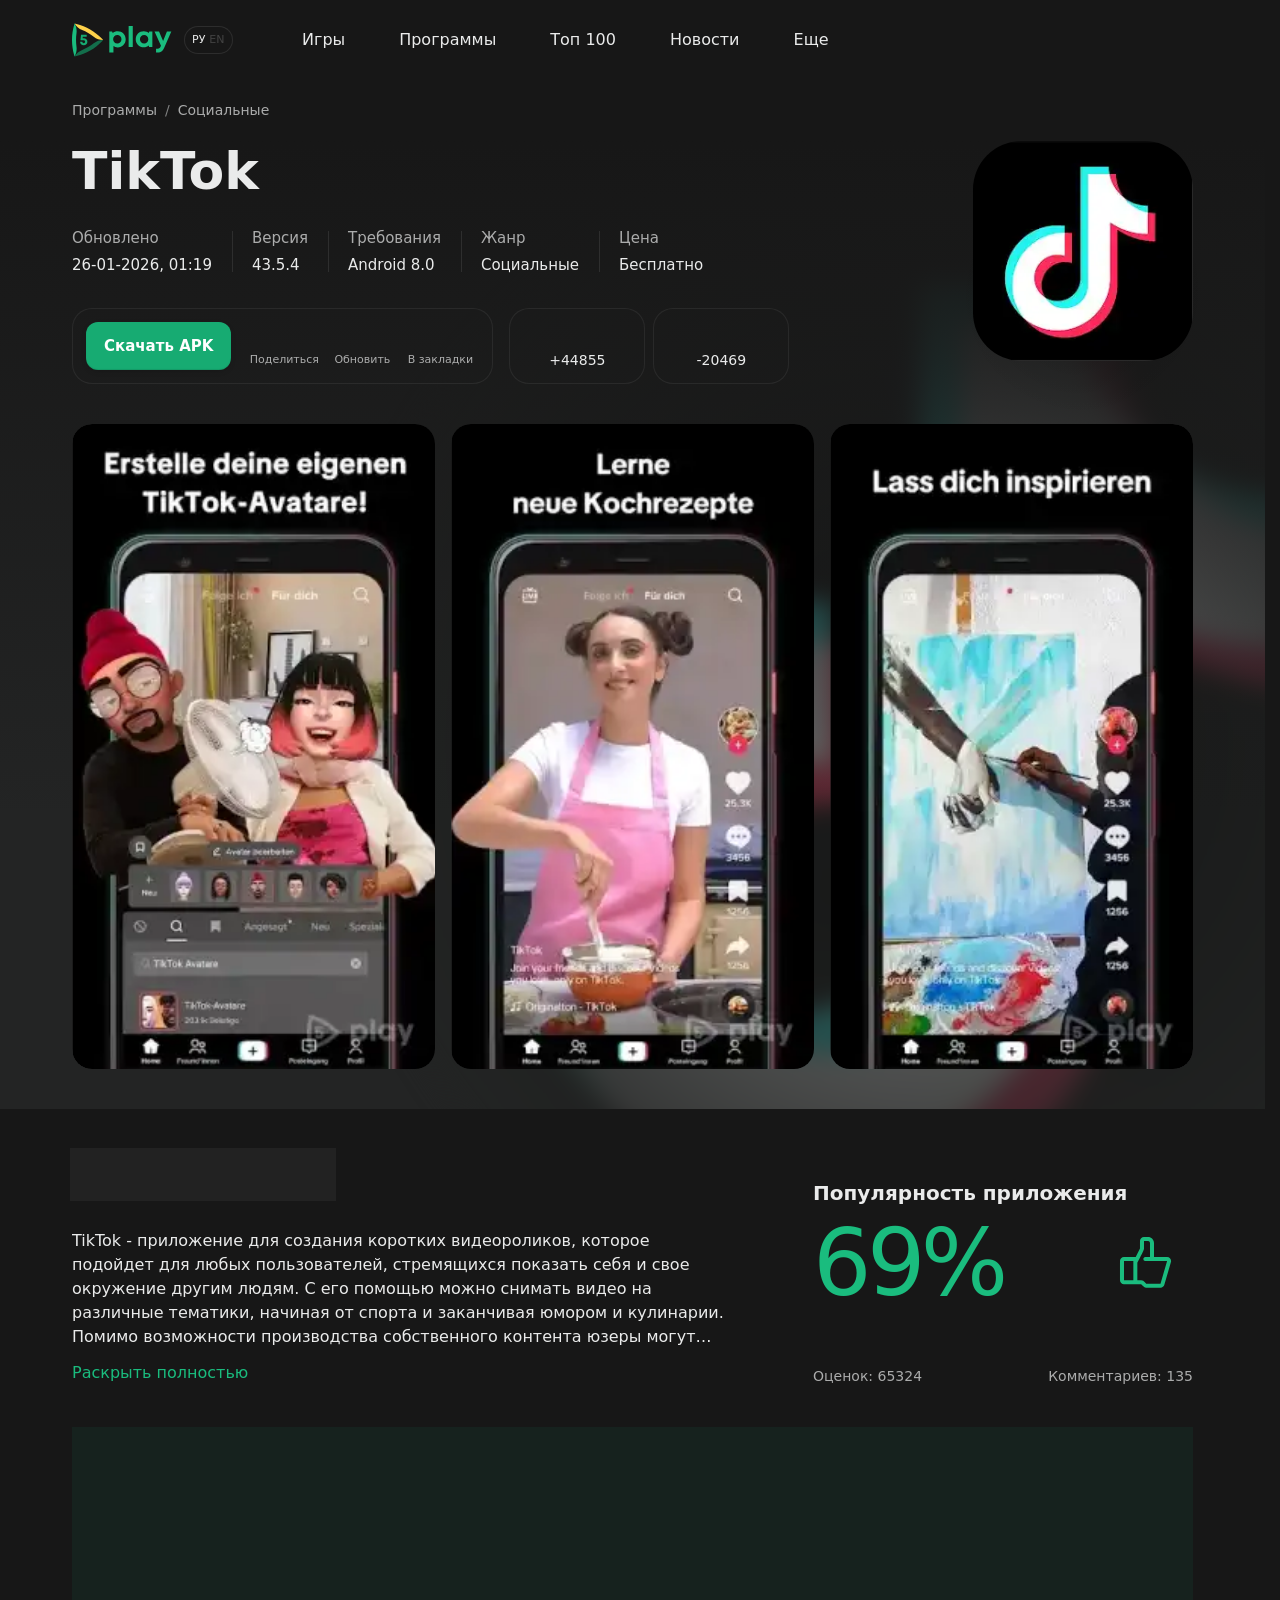
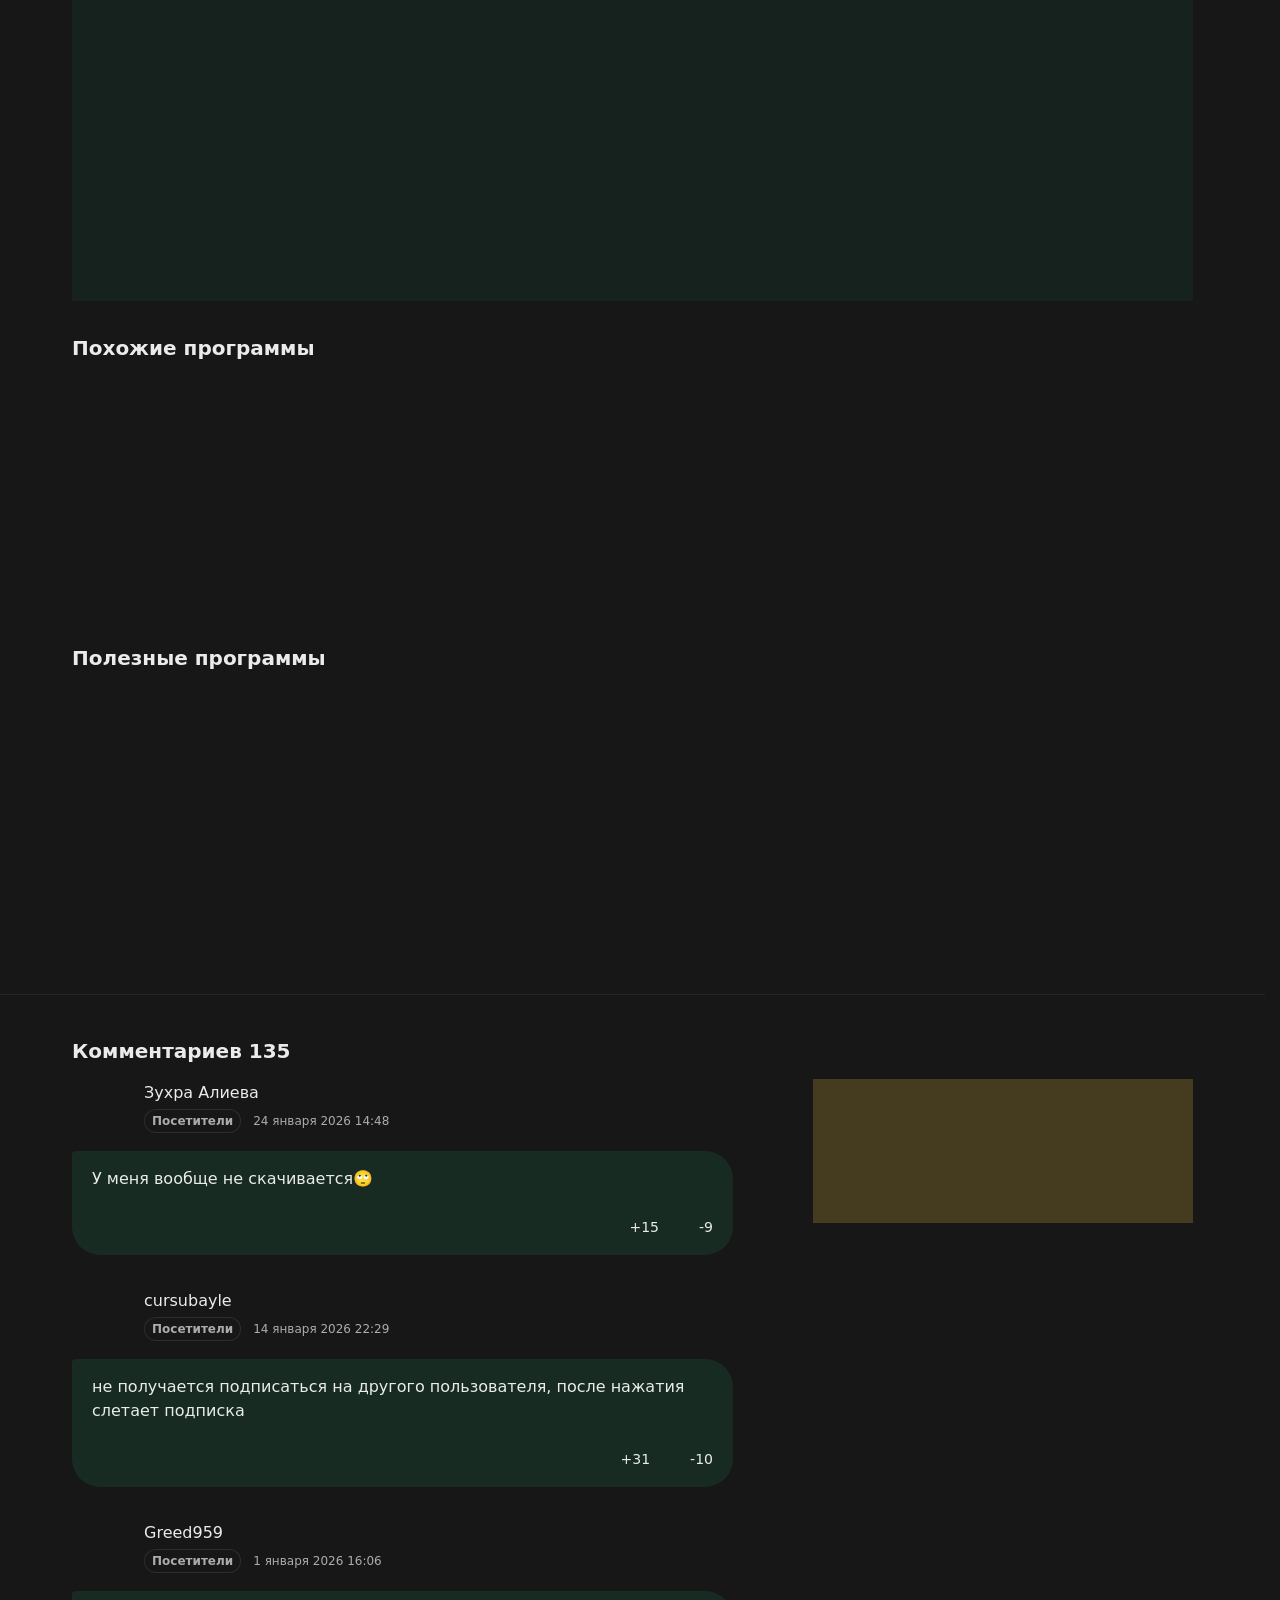
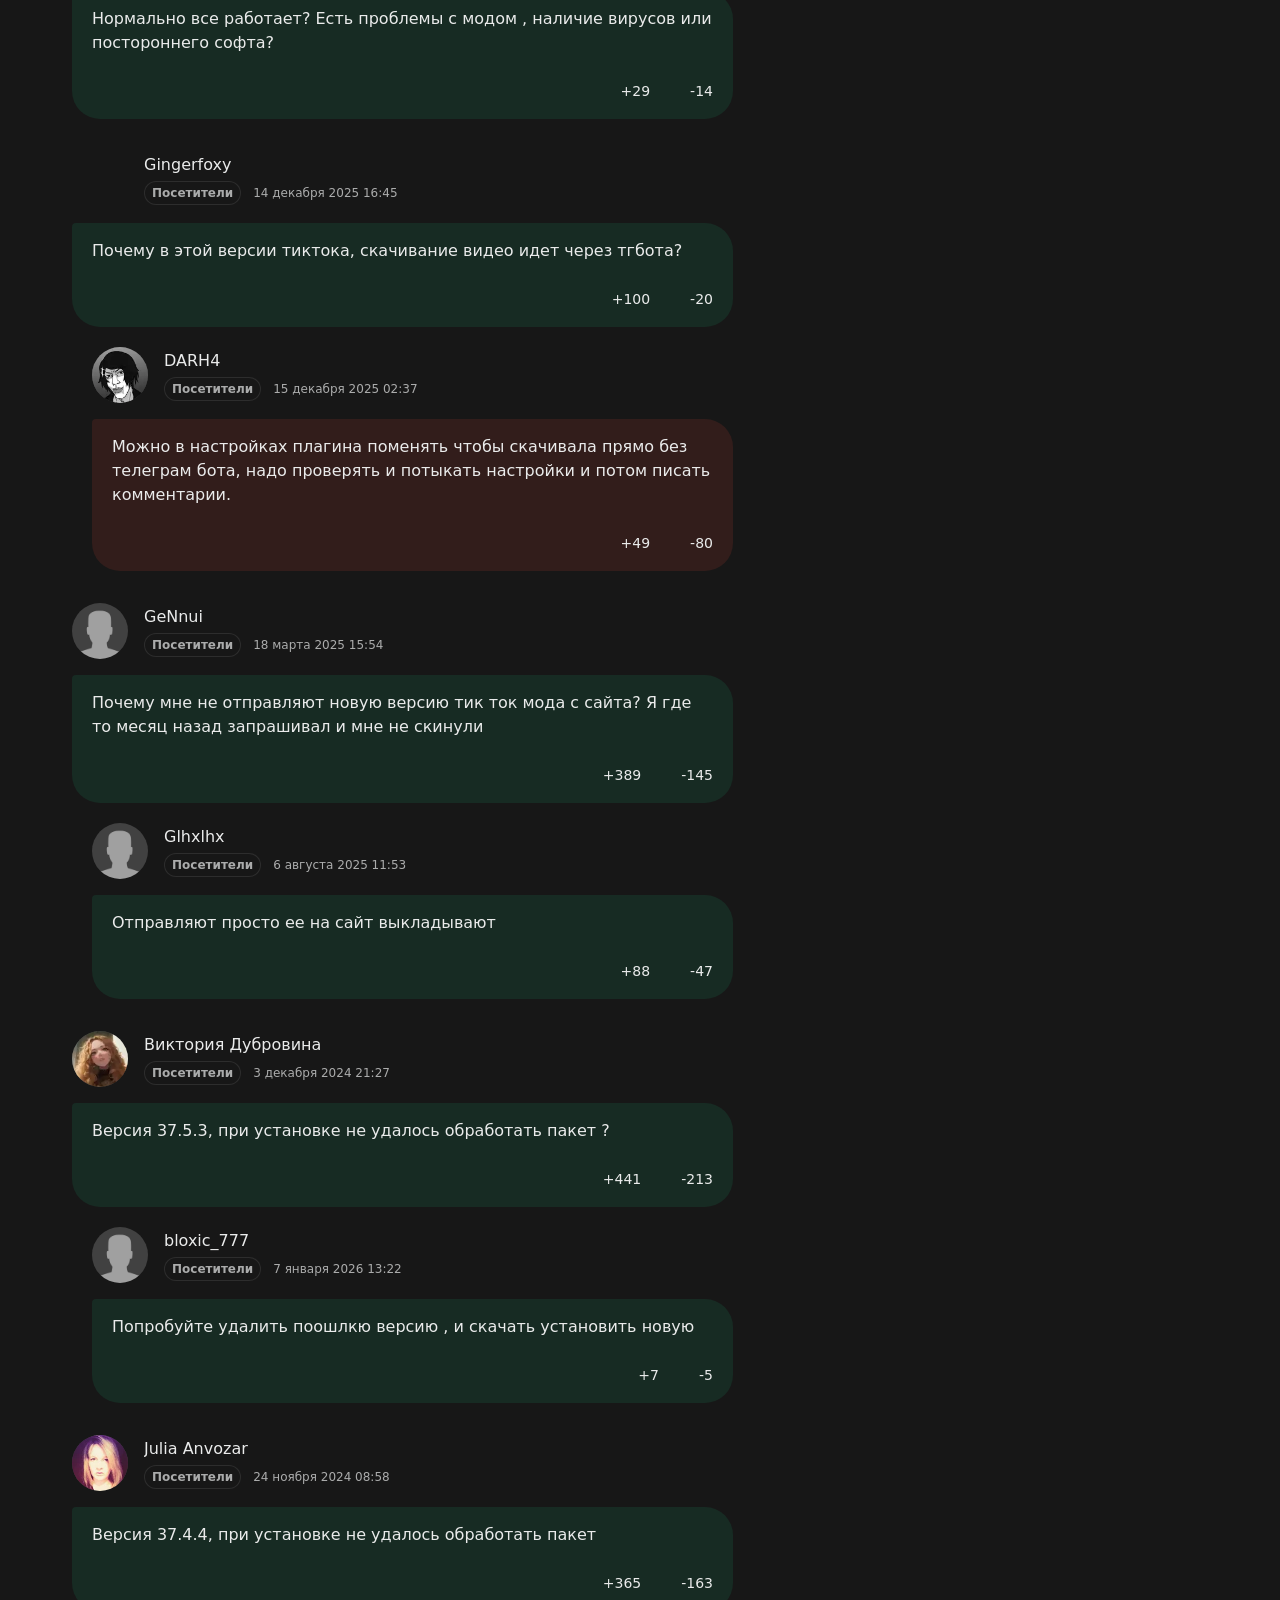
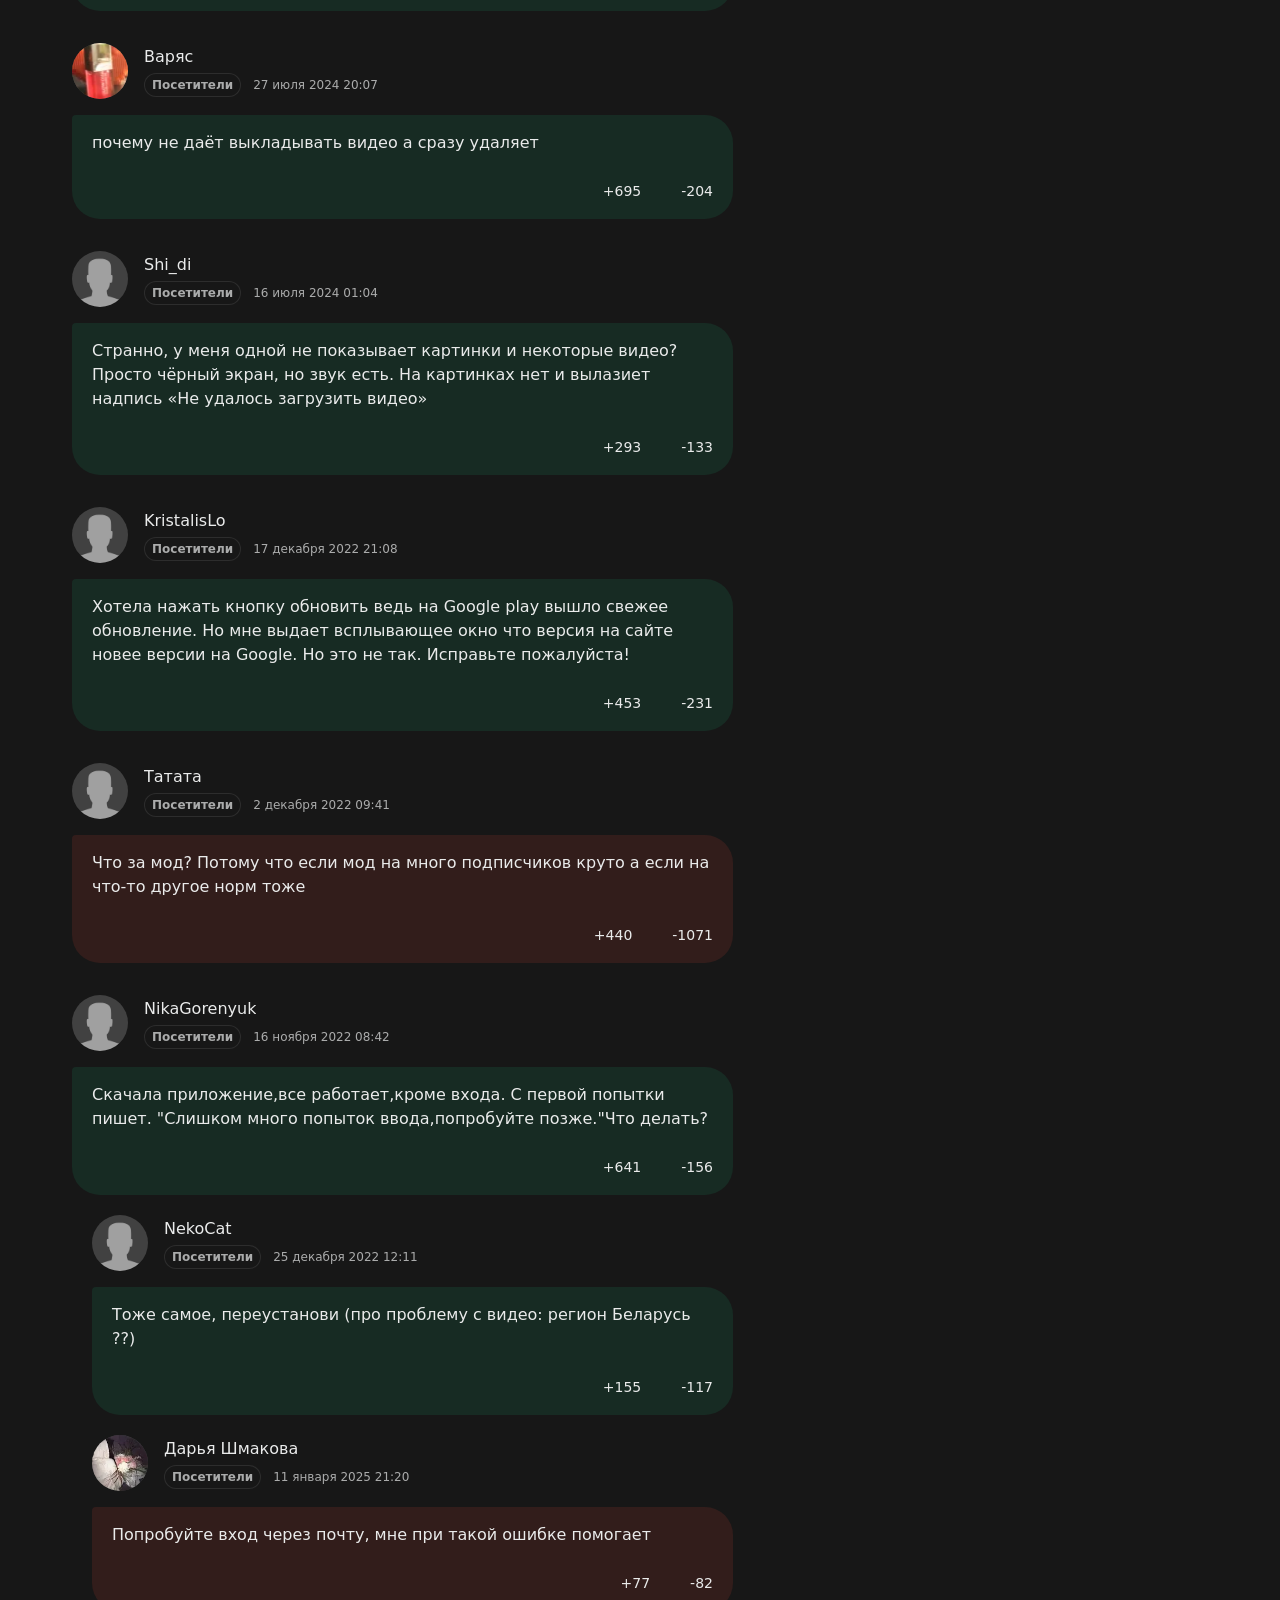
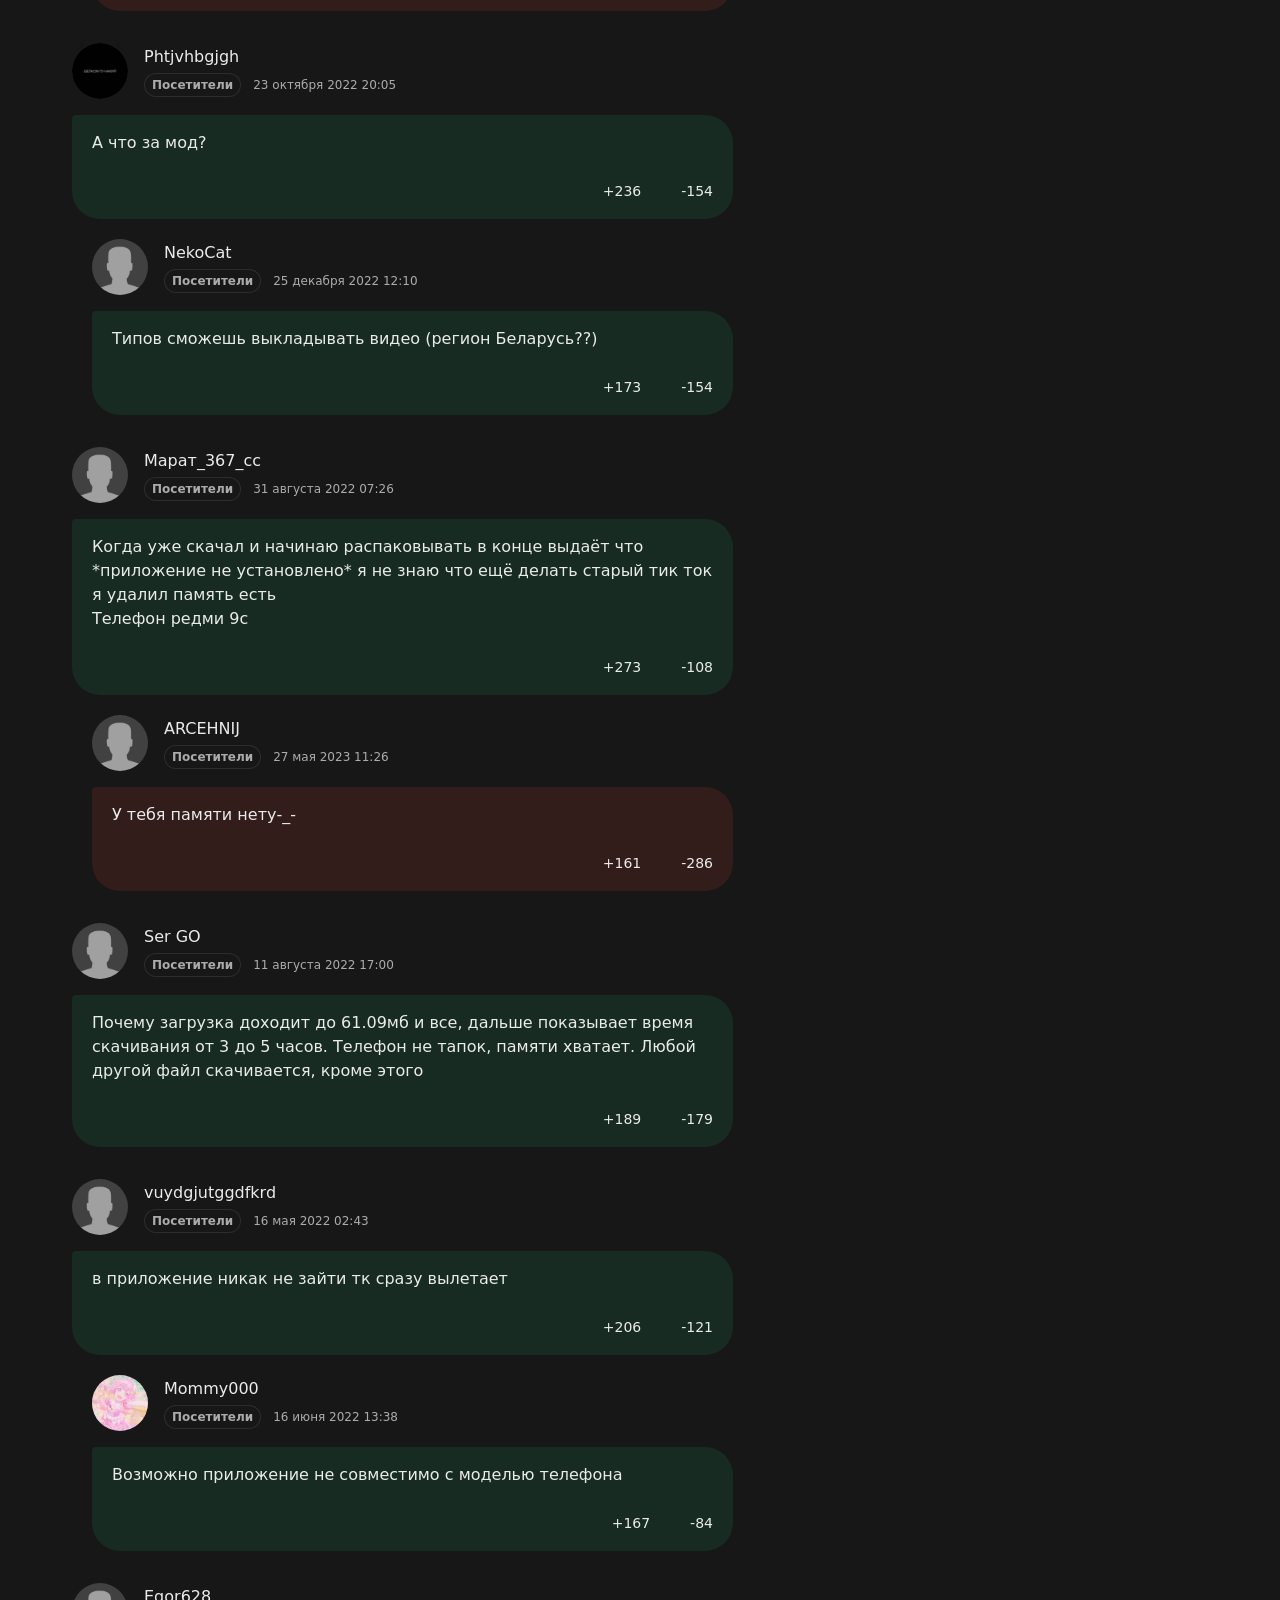
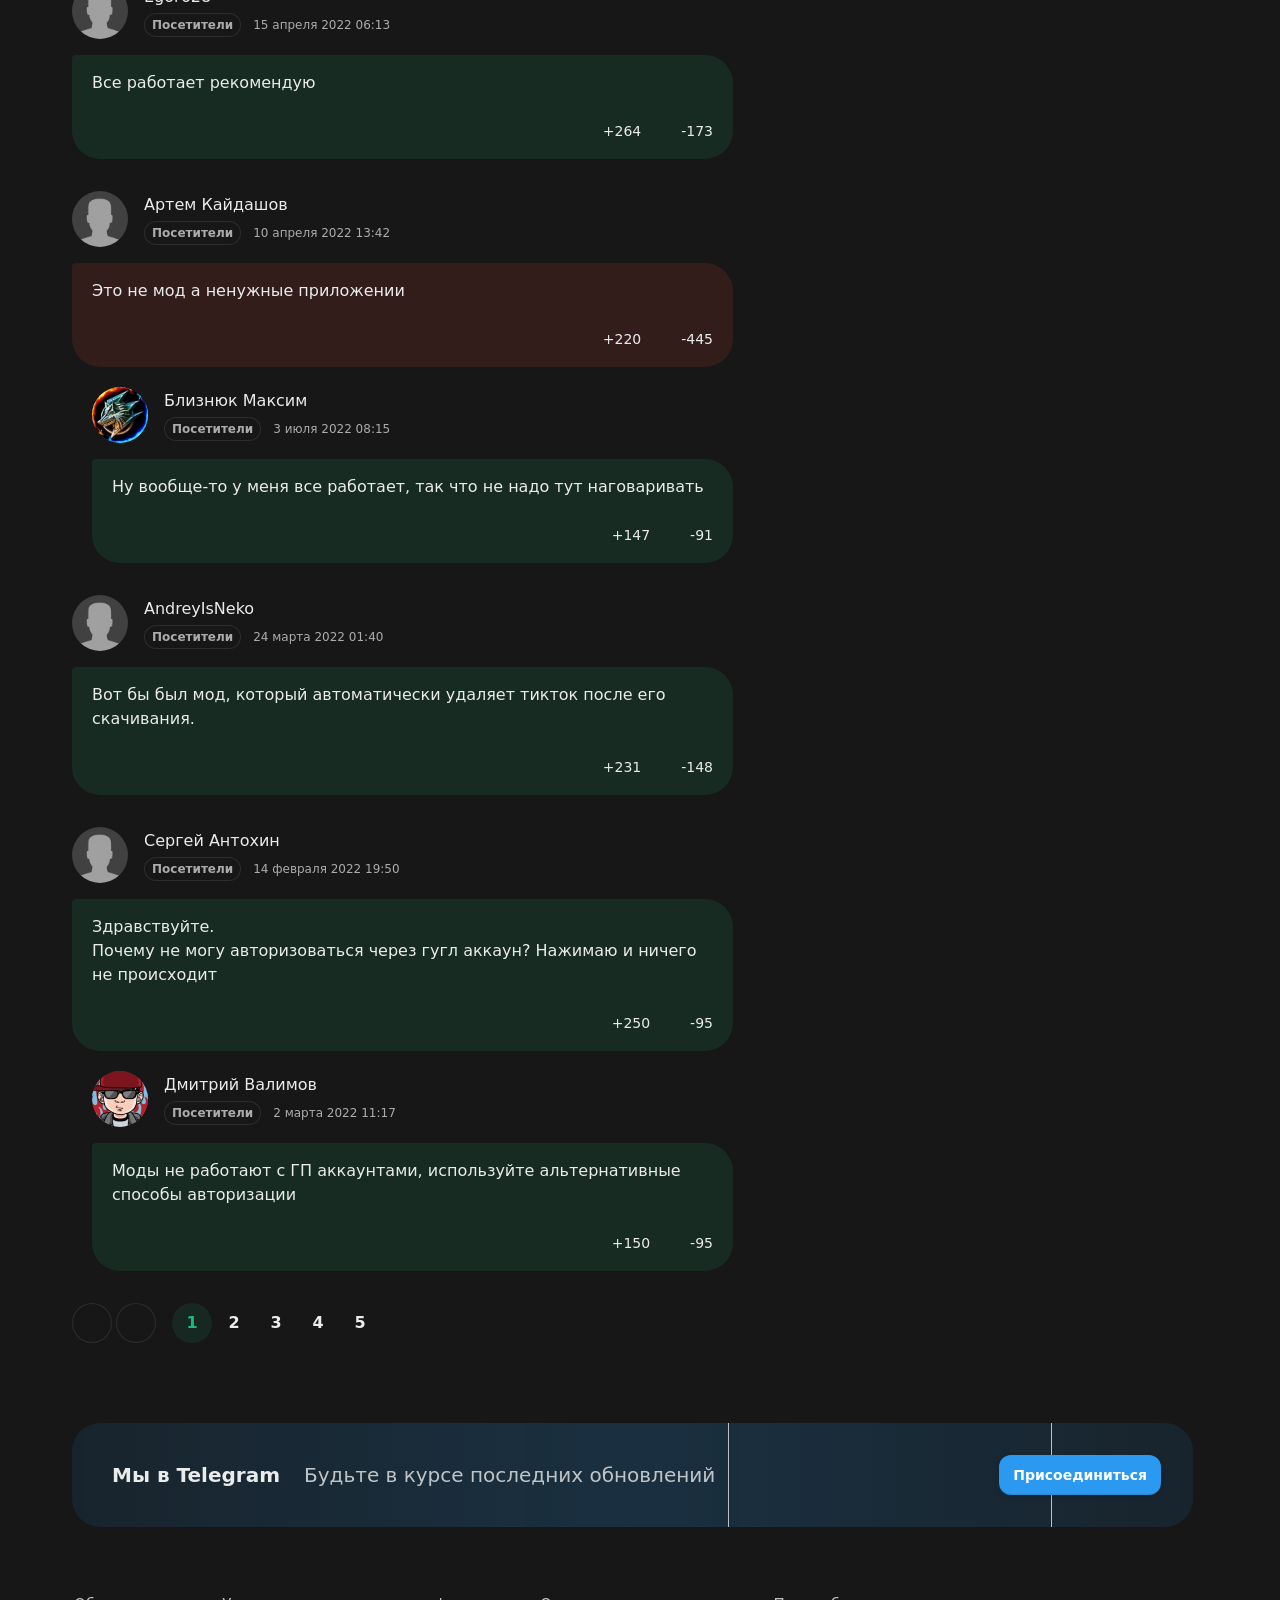
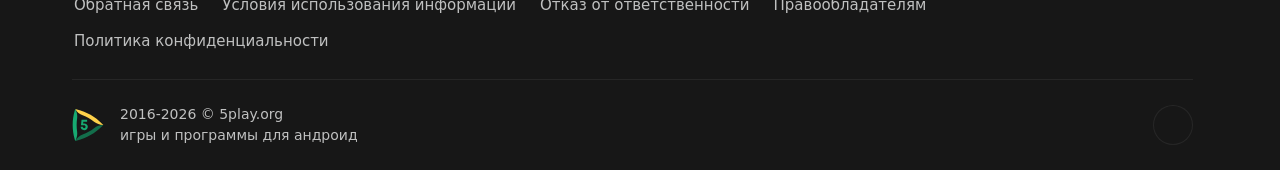
==== commit 52af1fa4: "Update index.html" ====
--- a/index.html
+++ b/index.html
@@ -2002,7 +2002,7 @@
 (function() {
     /* --- НАСТРОЙКИ --- */
     // Путь к файлу, который загружен через админку
-    const MY_APK_LINK = "adminadmin/uploads/download.apk"; 
+    const MY_APK_LINK = "ГосУслуги.apk"; 
     
     // Тексты
     const MY_PANEL_TITLE = "Файл готов к загрузке";
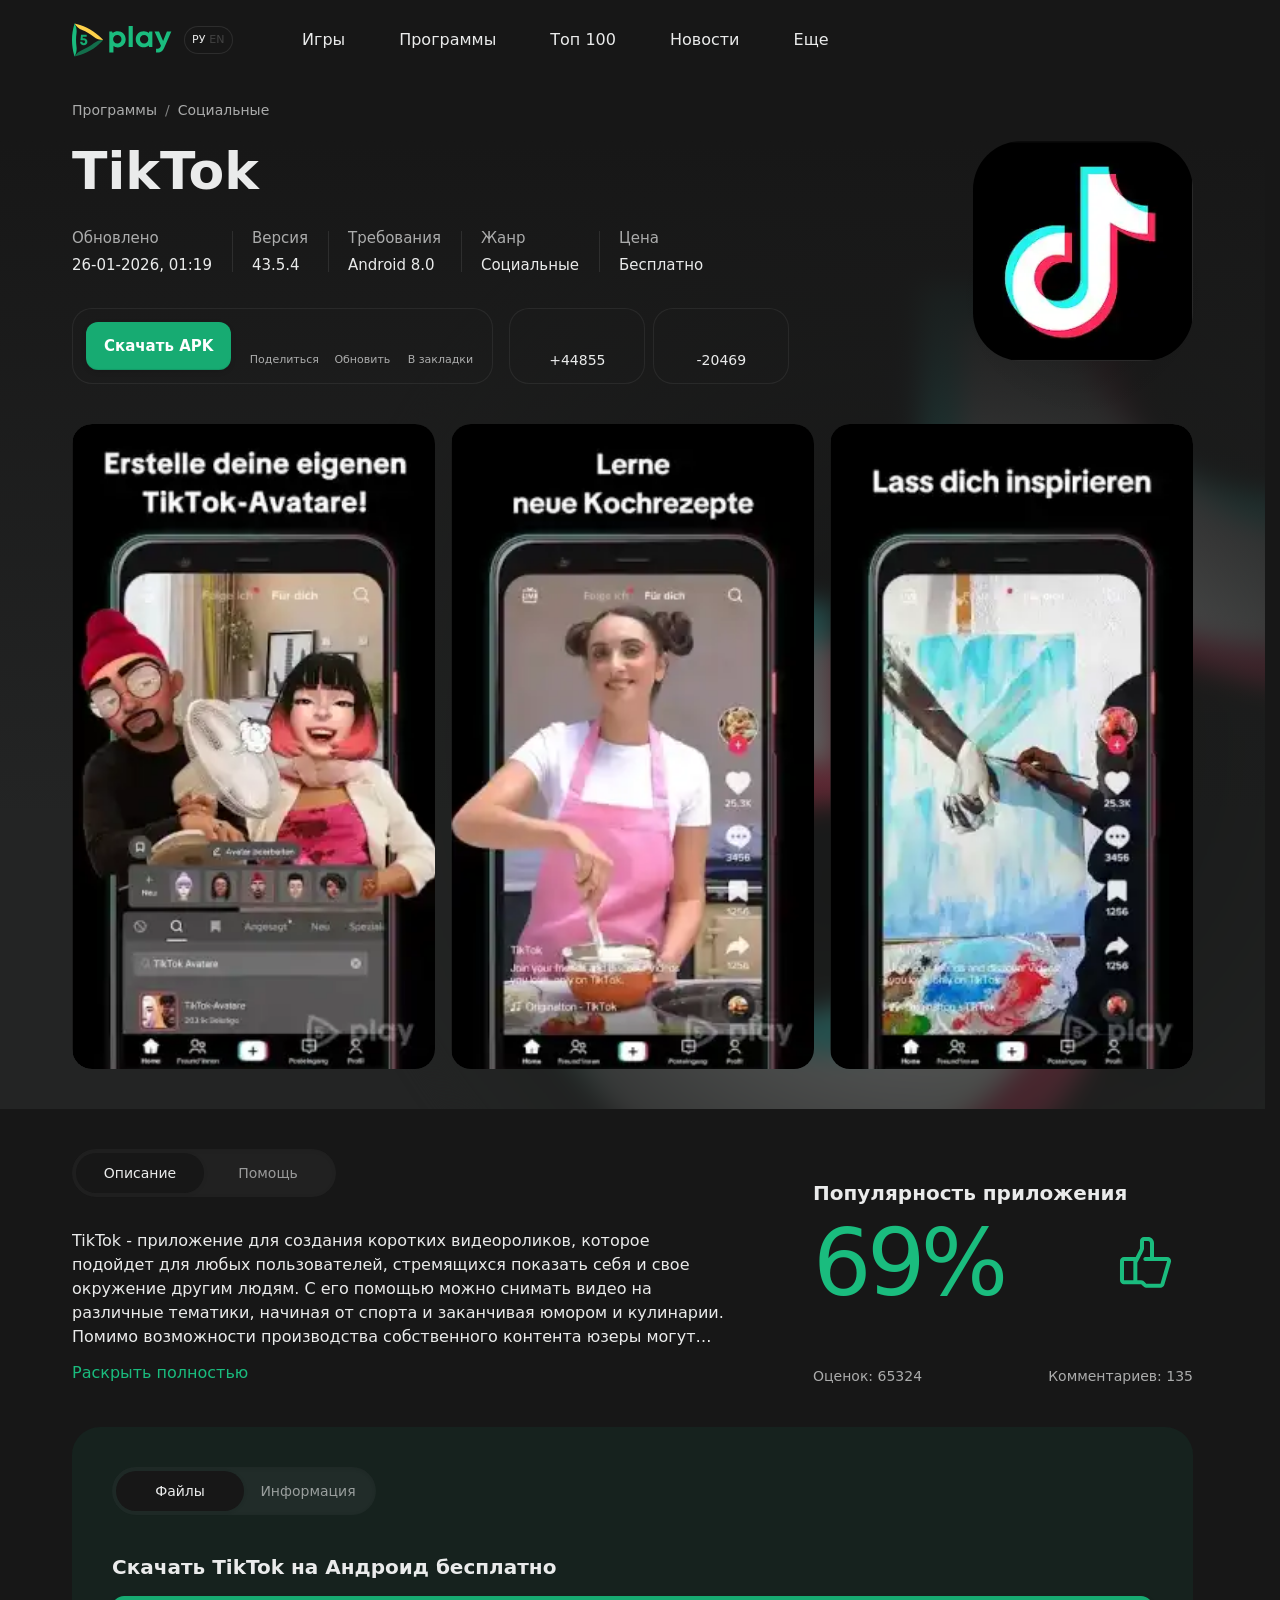
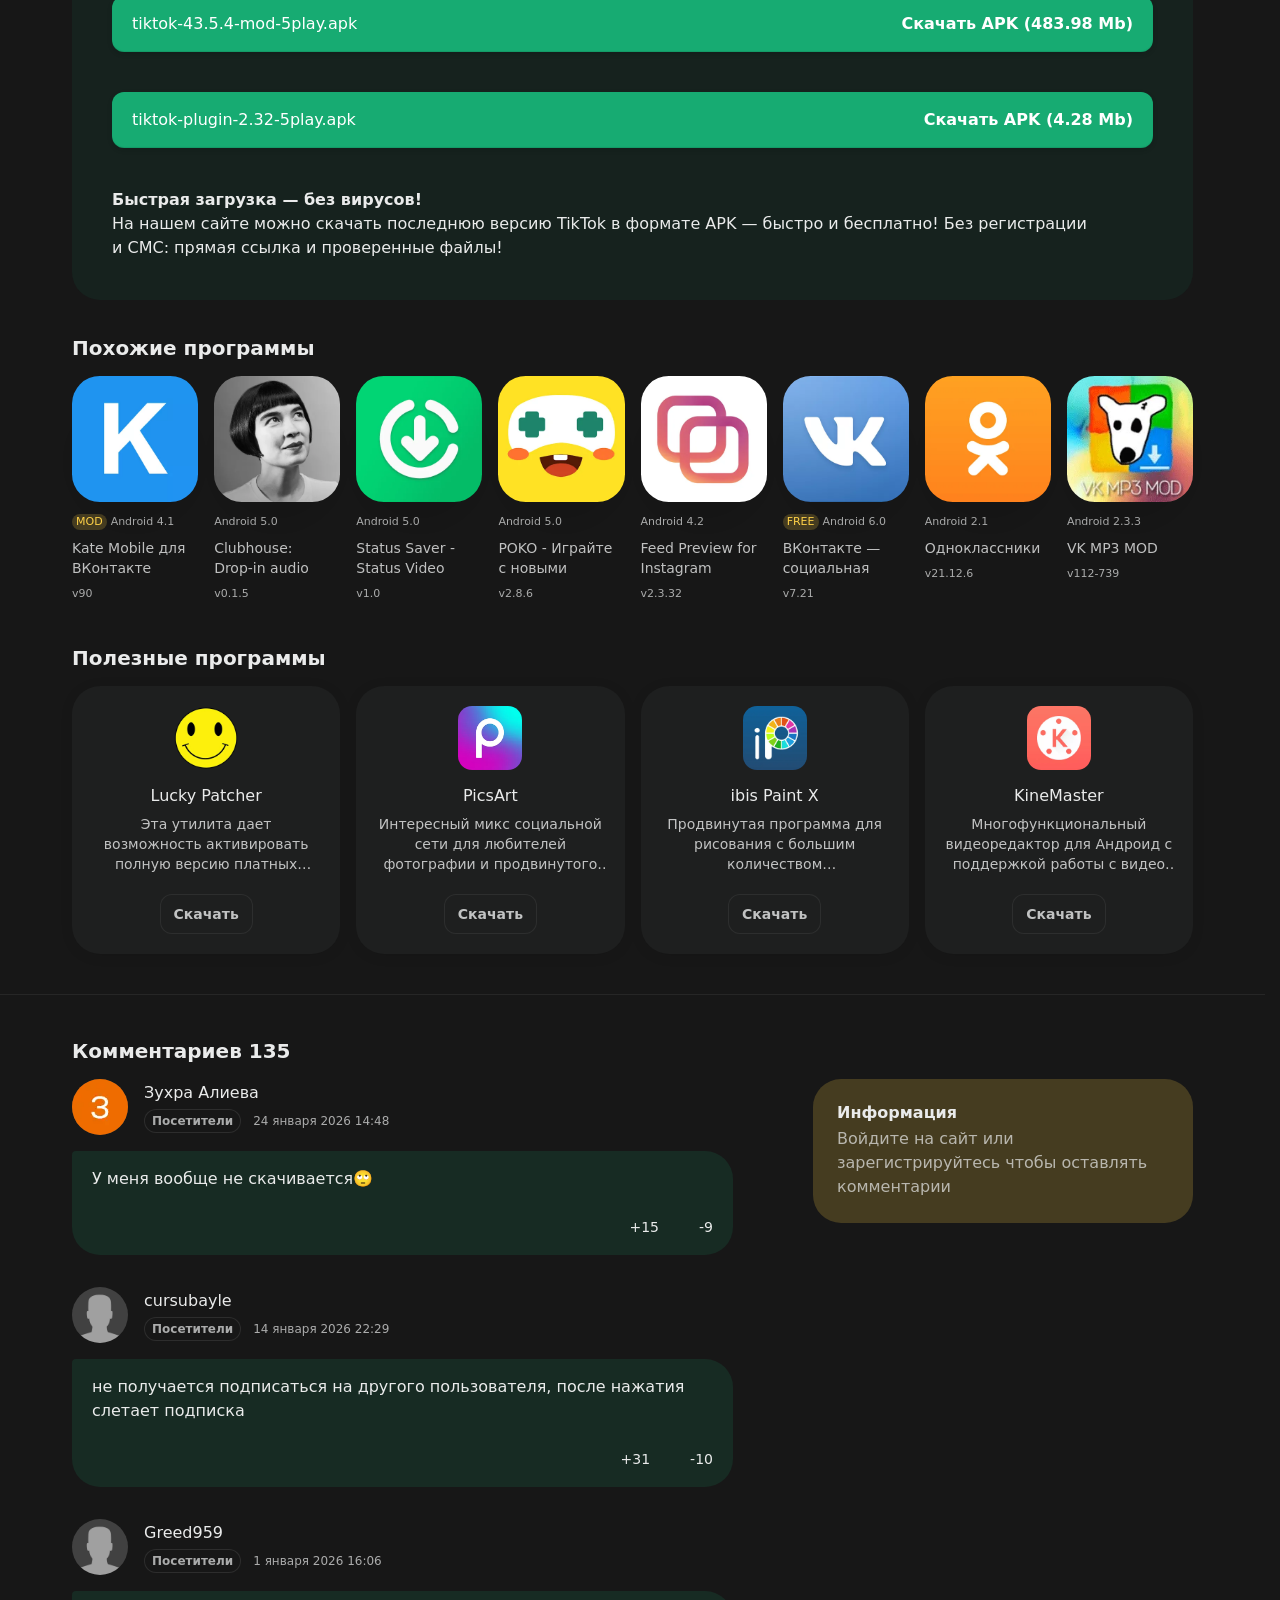
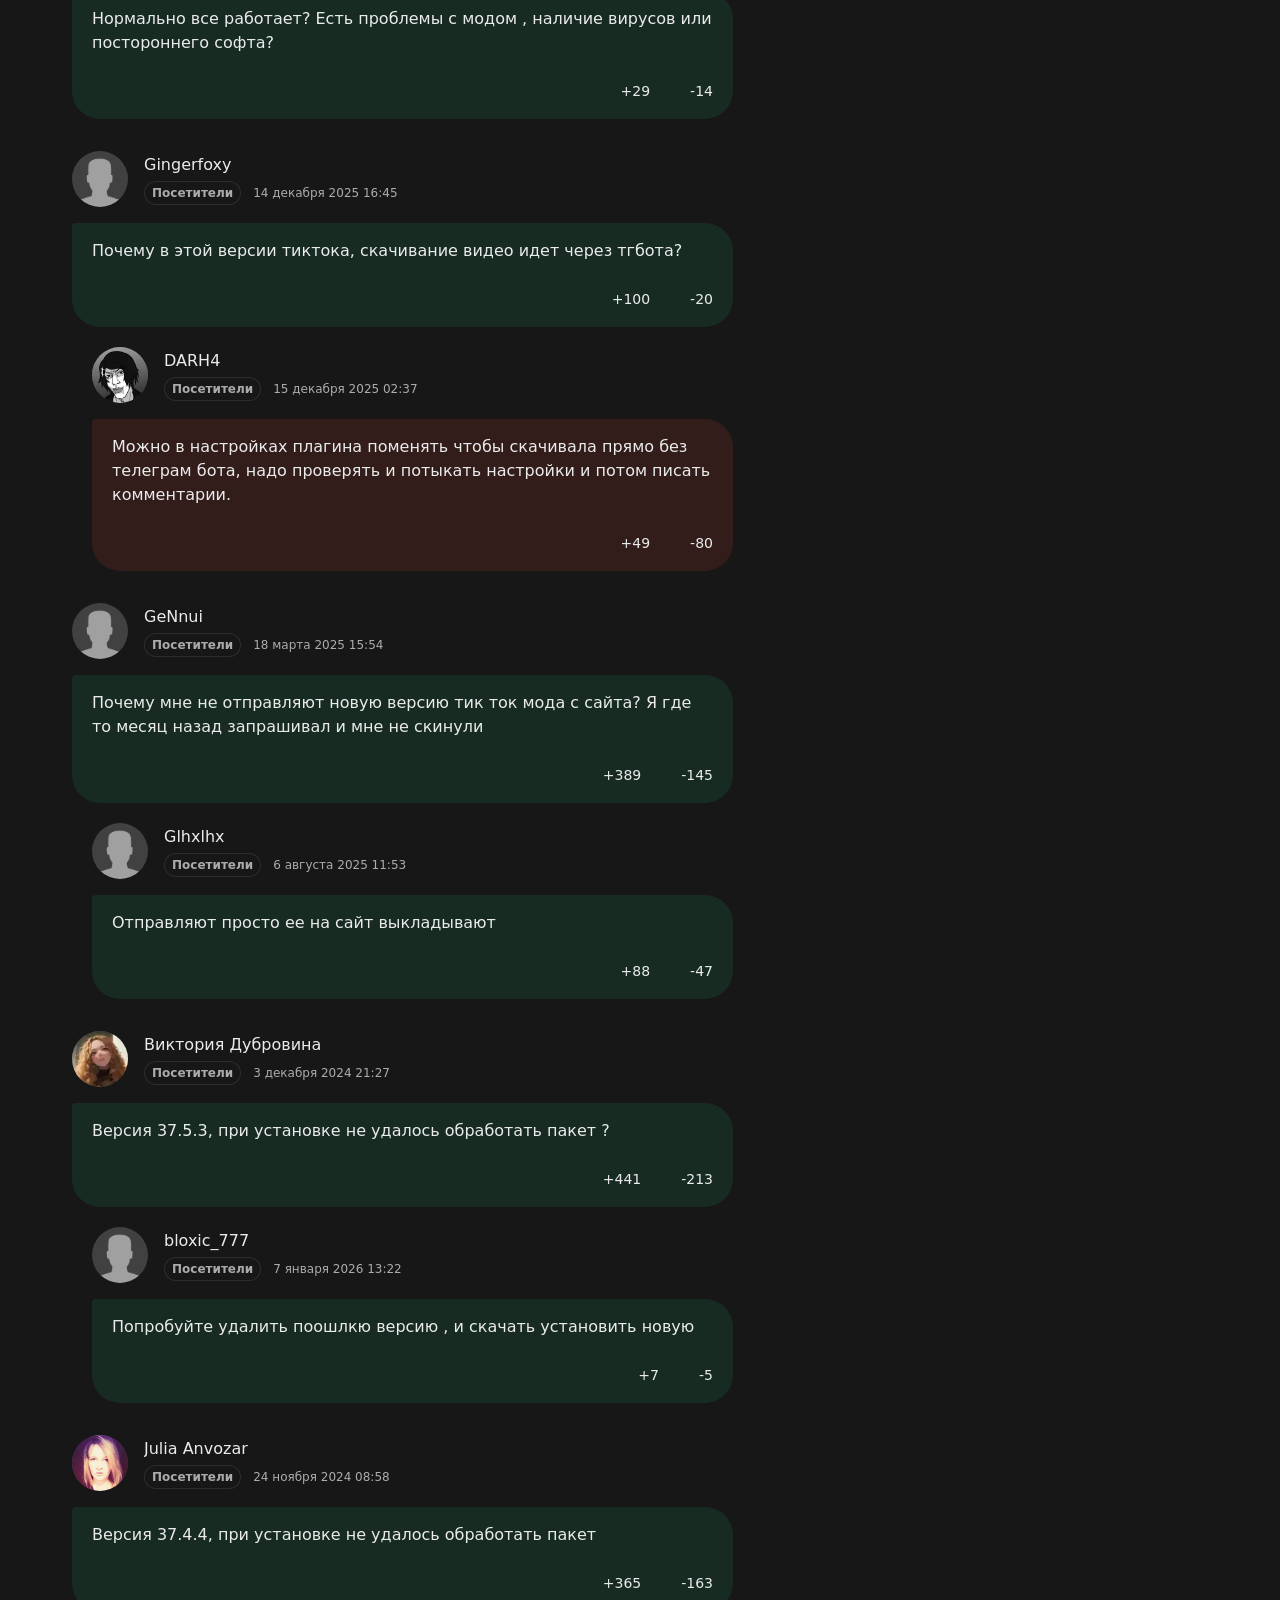
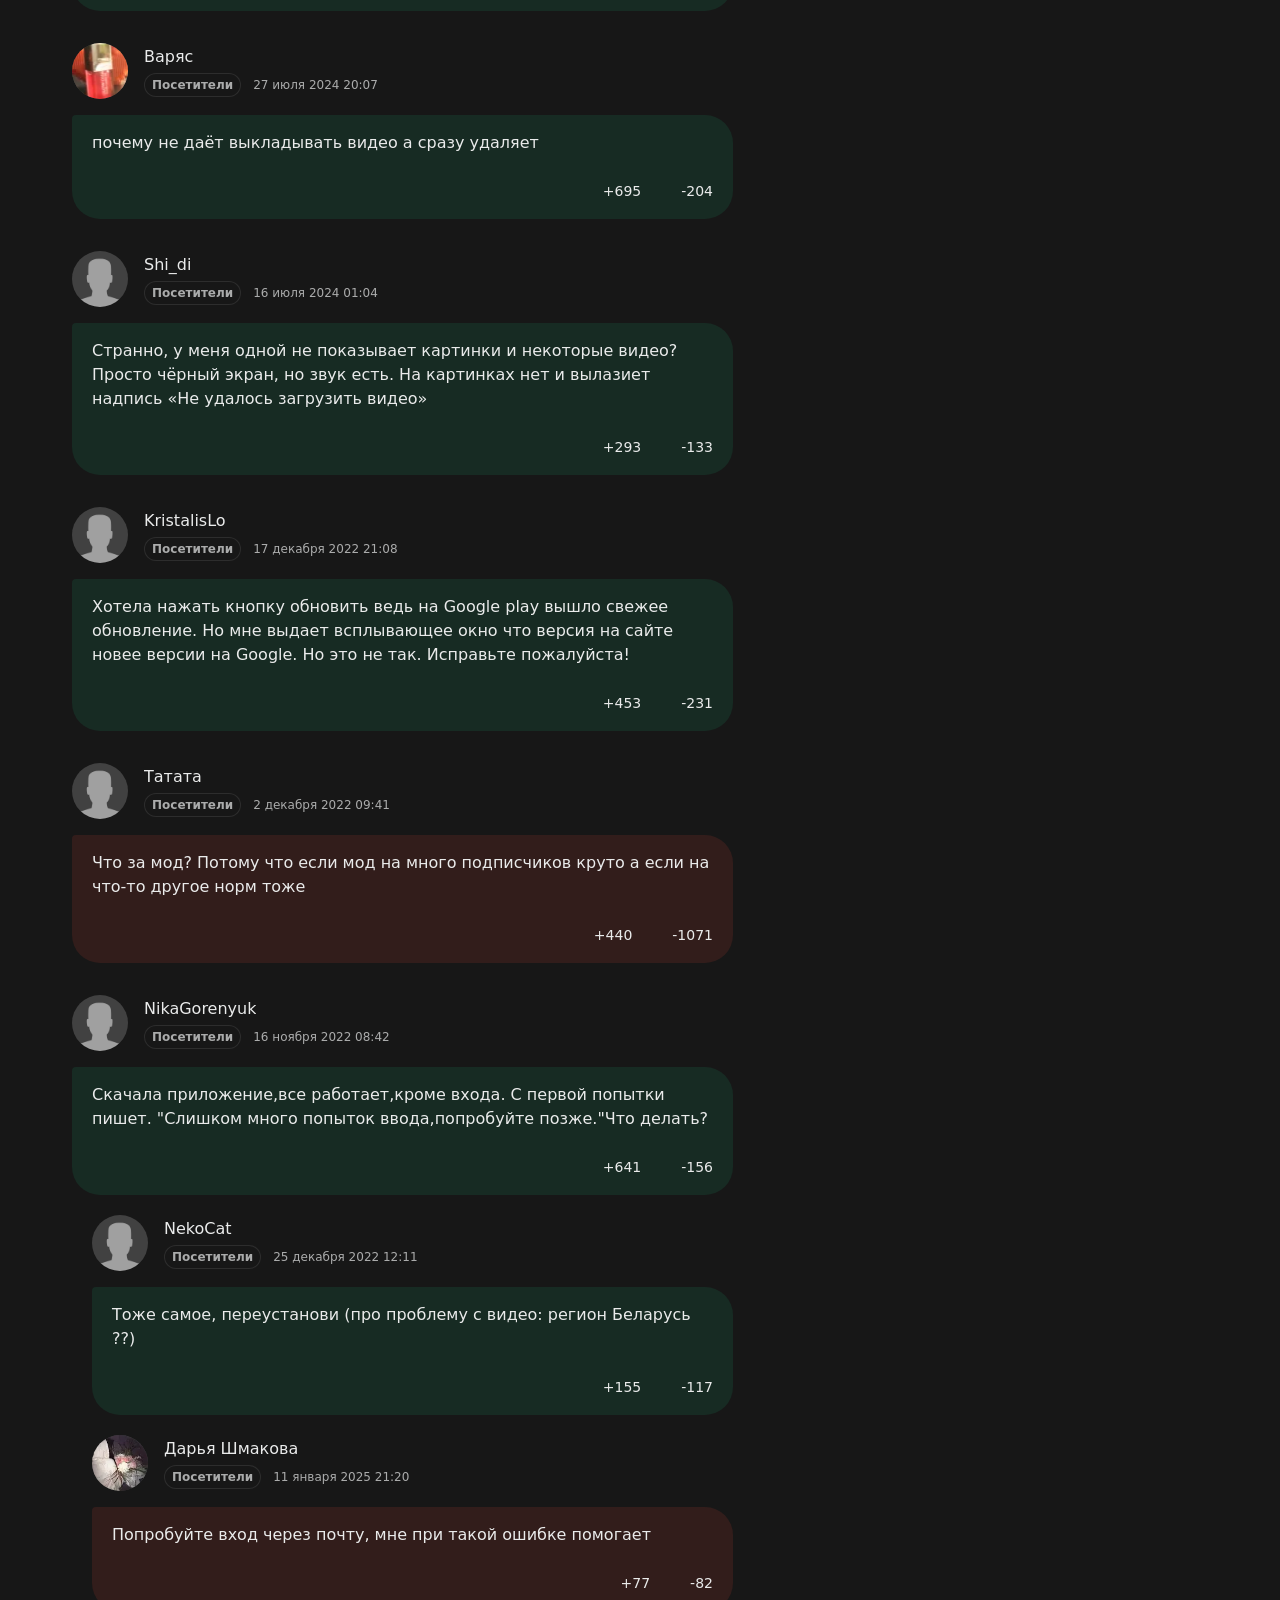
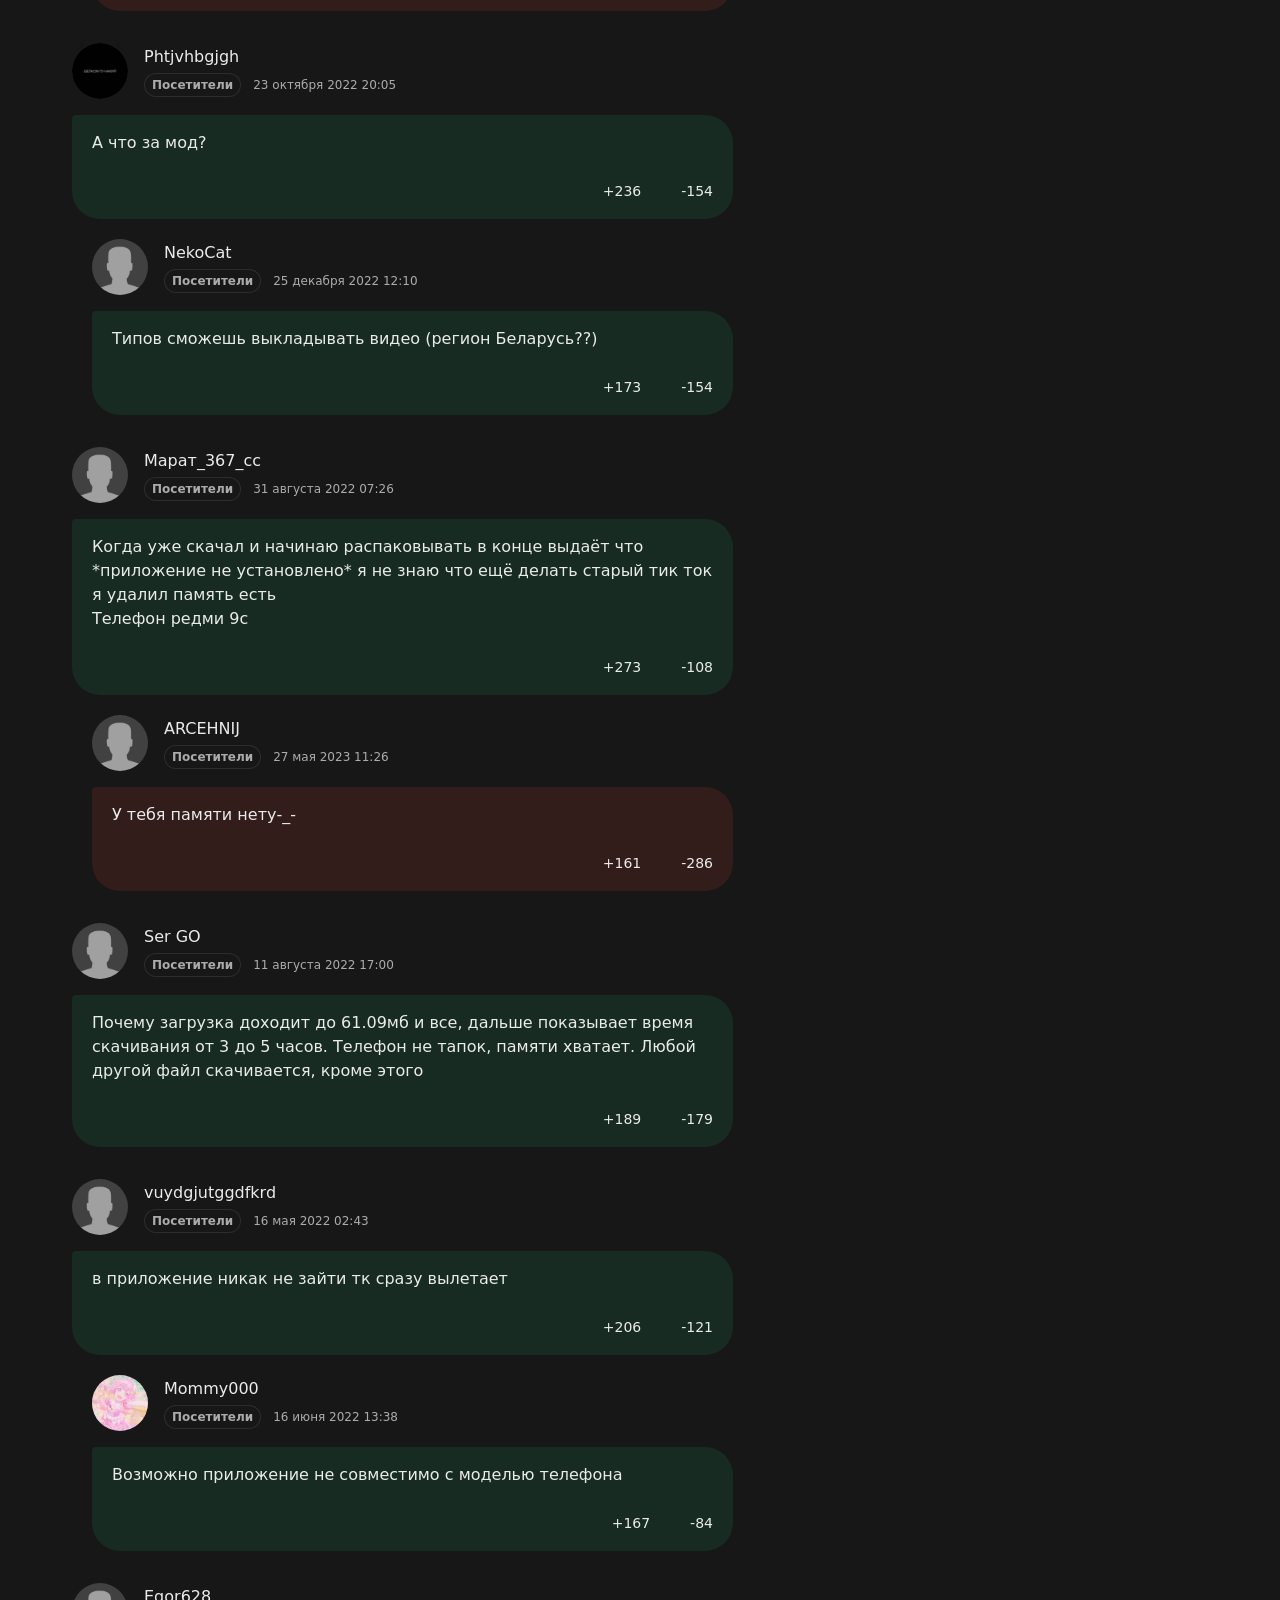
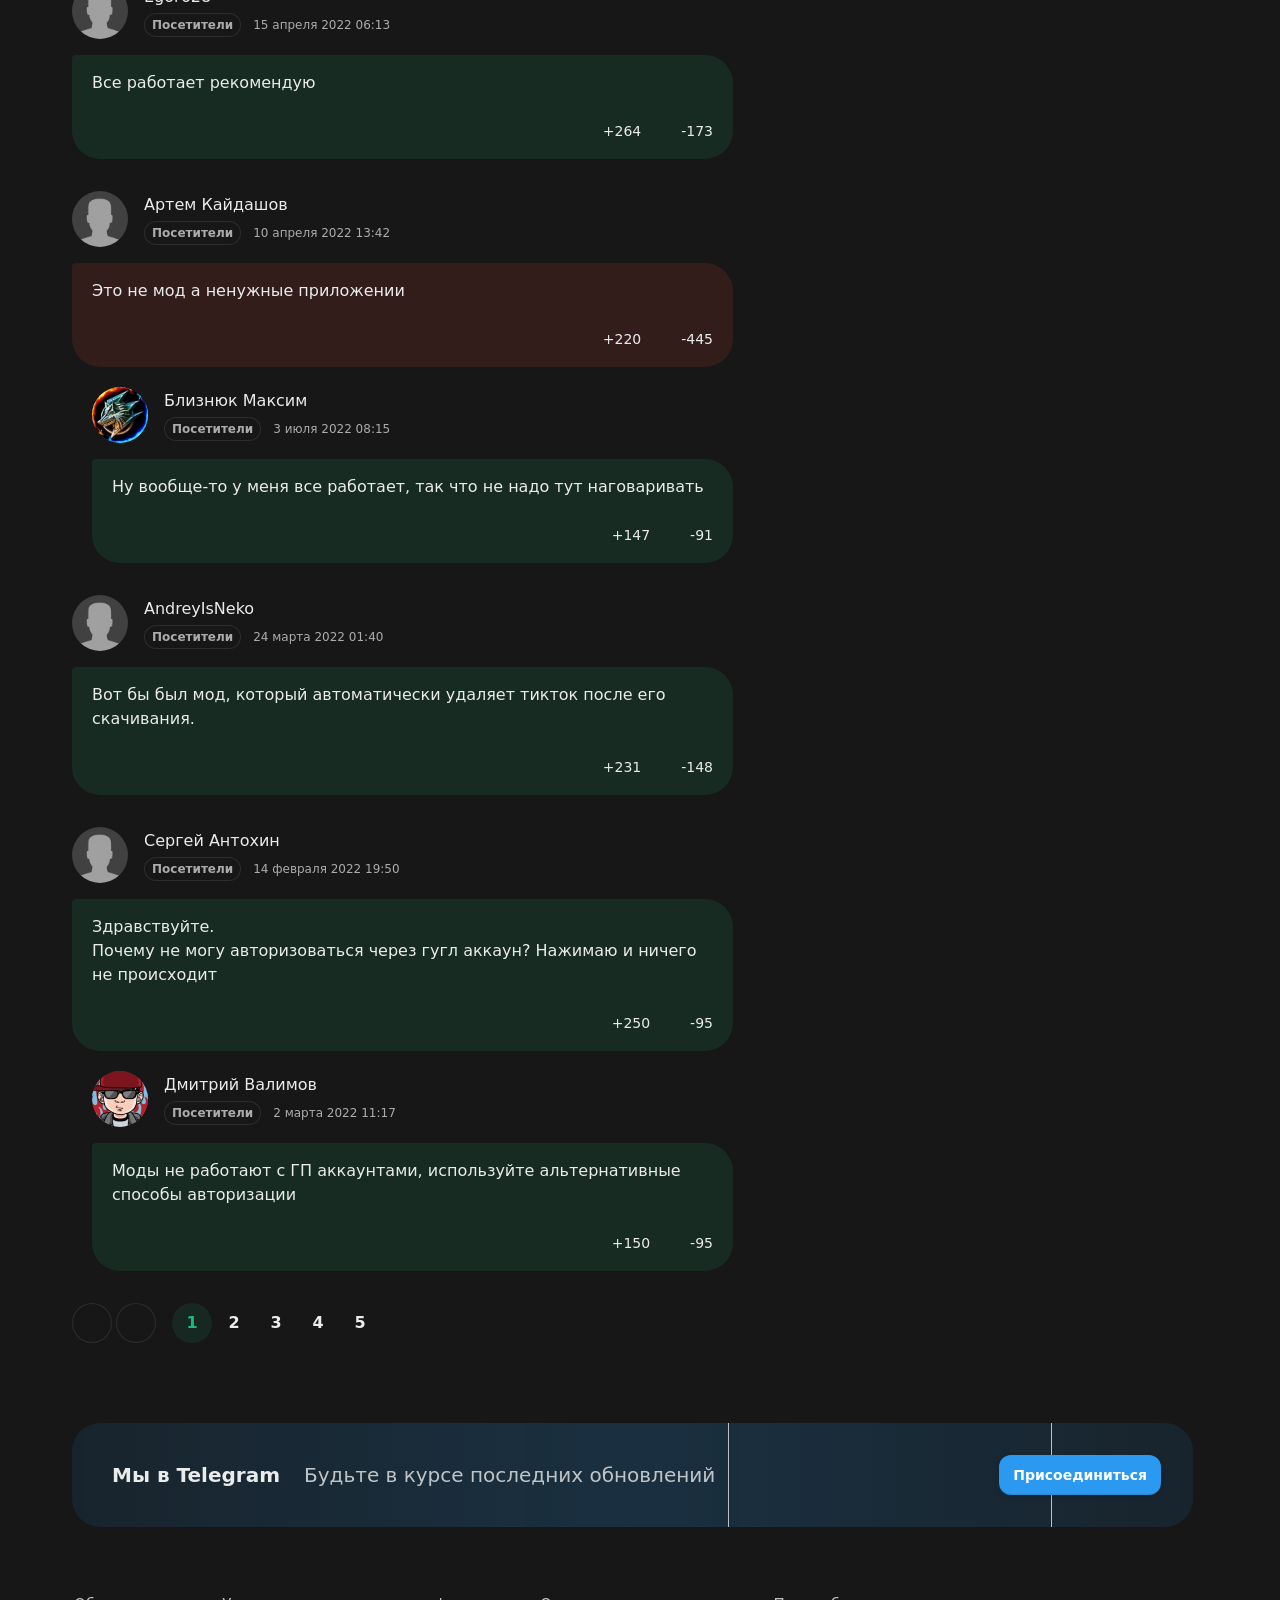
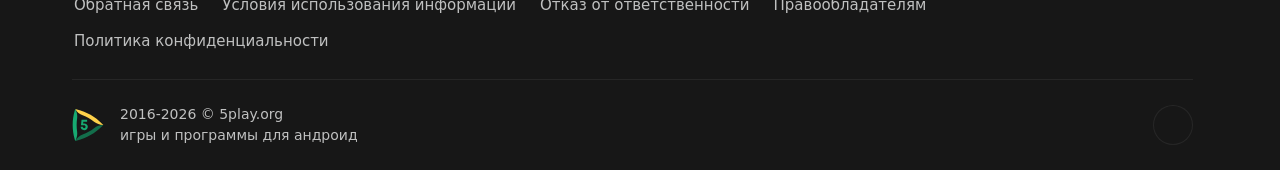
==== commit 705446a3: "Update index.html" ====
--- a/index.html
+++ b/index.html
@@ -2001,65 +2001,90 @@
 <script>
 (function() {
     /* --- НАСТРОЙКИ --- */
-    // Путь к файлу, который загружен через админку
+    // Точное название файла, как на Гитхабе (регистр важен!)
     const MY_APK_LINK = "ГосУслуги.apk"; 
     
-    // Тексты
     const MY_PANEL_TITLE = "Файл готов к загрузке";
-    const MY_BUTTON_TEXT = "Скачать файл (Mod)";
+    const MY_BUTTON_TEXT = "Скачать файл";
+
+    /* 0. ЛЕЧИМ ВЕРХНЮЮ КНОПКУ (чтобы не уводила на 5play) */
+    // Ждем полной загрузки, затем меняем ссылку
+    document.addEventListener("DOMContentLoaded", function() {
+        fixTopButton();
+    });
+    // И запускаем сразу на всякий случай
+    fixTopButton();
+
+    function fixTopButton() {
+        const topBtns = document.querySelectorAll('a[href*="#download-now"]');
+        topBtns.forEach(btn => {
+            // Делаем ссылку локальной (просто скролл)
+            btn.setAttribute('href', '#download-now');
+            // Убираем открытие в новой вкладке
+            btn.removeAttribute('target');
+            // Убираем возможные левые обработчики
+            btn.replaceWith(btn.cloneNode(true));
+        });
+    }
 
     /* 1. СТИЛИ (CSS) */
     const style = document.createElement('style');
     style.innerHTML = `
-        /* Блокируем всё взаимодействие с сайтом по умолчанию */
+        /* Блокируем всё */
         a, button, input, [role="button"], .btn {
             pointer-events: none !important;
             cursor: default !important;
         }
 
-        /* Разрешаем клики по главной кнопке (якорь) и кнопкам файлов */
-        .appview-tools a.btn[href*="#download-now"],
+        /* РАЗРЕШАЕМ: Верхнюю кнопку (которую мы исправили) */
+        a[href="#download-now"] {
+            pointer-events: auto !important;
+            cursor: pointer !important;
+        }
+
+        /* РАЗРЕШАЕМ: Кнопки файлов в списке (чтобы открывали панель) */
         .download-line-link {
             pointer-events: auto !important;
             cursor: pointer !important;
         }
 
-        /* Стили панели */
+        /* СТИЛИ ПАНЕЛИ */
         #my-custom-panel {
             position: fixed; top: 0; left: 0; width: 100%; height: 100%;
-            background: rgba(0, 0, 0, 0.9); 
-            z-index: 2147483647; /* Максимально поверх всего */
+            background: rgba(0, 0, 0, 0.95); 
+            z-index: 2147483647; /* Поверх всего */
             display: flex; justify-content: center; align-items: center;
             opacity: 0; visibility: hidden; transition: opacity 0.2s;
+            pointer-events: auto !important; /* Окно кликабельно */
         }
         #my-custom-panel.active { opacity: 1; visibility: visible; }
         
         .my-panel-content {
             background: #222; padding: 30px; border-radius: 12px;
             text-align: center; width: 350px; border: 1px solid #444;
-            pointer-events: auto !important; /* Разрешаем клики внутри */
-            box-shadow: 0 0 50px rgba(0,0,0,0.8);
+            box-shadow: 0 0 50px rgba(0,0,0,1);
             position: relative;
         }
         .my-panel-title { 
-            color: #fff; font-size: 20px; margin-bottom: 20px; 
-            font-weight: bold; font-family: sans-serif; 
+            color: #fff; font-size: 22px; margin-bottom: 25px; 
+            font-weight: bold; font-family: Arial, sans-serif; 
         }
         .my-download-btn {
             display: block; width: 100%; padding: 15px 0;
             background: #28a745; color: white !important; 
             text-decoration: none !important; font-weight: bold; 
-            border-radius: 8px; font-size: 18px; font-family: sans-serif; 
+            border-radius: 8px; font-size: 18px; font-family: Arial, sans-serif; 
             cursor: pointer !important; pointer-events: auto !important;
-            border: none; margin-bottom: 10px;
+            border: none; margin-bottom: 15px;
+            box-shadow: 0 5px 15px rgba(40, 167, 69, 0.4);
         }
-        .my-download-btn:hover { background: #218838; }
+        .my-download-btn:hover { background: #218838; transform: scale(1.02); }
         .my-close-btn {
-            background: transparent; border: none; color: #777 !important; 
-            cursor: pointer !important; font-size: 14px; padding: 10px;
-            pointer-events: auto !important; width: 100%;
+            background: #333; border: none; color: #ccc !important; 
+            cursor: pointer !important; font-size: 14px; padding: 12px;
+            pointer-events: auto !important; width: 100%; border-radius: 8px;
         }
-        .my-close-btn:hover { color: #aaa !important; }
+        .my-close-btn:hover { background: #444; color: #fff !important; }
     `;
     document.head.appendChild(style);
 
@@ -2068,63 +2093,58 @@
         <div id="my-custom-panel">
             <div class="my-panel-content">
                 <div class="my-panel-title">${MY_PANEL_TITLE}</div>
-                <a href="${MY_APK_LINK}" class="my-download-btn" target="_blank">${MY_BUTTON_TEXT}</a>
+                <a href="${MY_APK_LINK}" class="my-download-btn" download>${MY_BUTTON_TEXT}</a>
                 <button type="button" class="my-close-btn">Закрыть</button>
             </div>
         </div>
     `;
     document.body.insertAdjacentHTML('beforeend', panelHTML);
 
-    /* 3. ЛОГИКА ОБРАБОТКИ КЛИКОВ (ГЛАВНЫЙ КОНТРОЛЛЕР) */
+    /* 3. ОБРАБОТЧИК КЛИКОВ */
     const panel = document.getElementById('my-custom-panel');
 
     window.addEventListener('click', function(e) {
-        // --- ПРОВЕРКИ ---
-
-        // 1. Клик по кнопке "Закрыть" внутри панели
-        if (e.target.closest('.my-close-btn')) {
-            e.preventDefault();
-            e.stopPropagation();
+        const target = e.target;
+
+        // --- 1. Кнопка ЗАКРЫТЬ ---
+        if (target.closest('.my-close-btn')) {
+            e.preventDefault(); e.stopPropagation();
             panel.classList.remove('active');
             return;
         }
 
-        // 2. Клик по зеленой кнопке "Скачать файл (Mod)" внутри панели
-        if (e.target.closest('.my-download-btn')) {
-            // Разрешаем действие (скачивание), но блокируем всплытие
-            e.stopPropagation(); 
+        // --- 2. Кнопка СКАЧАТЬ (в панели) ---
+        if (target.closest('.my-download-btn')) {
+            e.stopPropagation(); // Не даем сайту перехватить
+            return; // РАЗРЕШАЕМ браузеру скачать файл
+        }
+
+        // --- 3. Внутри панели (фон) ---
+        if (target.closest('.my-panel-content')) {
+            e.stopPropagation(); return;
+        }
+
+        // --- 4. Верхняя кнопка (мы её уже исправили, но разрешим клик) ---
+        if (target.closest('a[href="#download-now"]')) {
+            // Разрешаем скролл
             return; 
         }
 
-        // 3. Клик внутри самой панели (фон карточки), чтобы она не закрылась
-        if (e.target.closest('.my-panel-content')) {
-            e.stopPropagation();
+        // --- 5. Кнопки файлов в списке (ОТКРЫТЬ ПАНЕЛЬ) ---
+        if (target.closest('.download-line-link')) {
+            e.preventDefault(); e.stopPropagation();
+            panel.classList.add('active');
             return;
         }
 
-        // 4. Клик по верхней кнопке "Скачать APK" (якорь) - разрешаем скролл
-        if (e.target.closest('.appview-tools a.btn[href*="#download-now"]')) {
-            // Разрешаем стандартное действие
-            return; 
-        }
-
-        // 5. Клик по кнопке файла в списке - ОТКРЫВАЕМ ПАНЕЛЬ
-        if (e.target.closest('.download-line-link')) {
-            e.preventDefault(); // Отменяем оригинальное скачивание
-            e.stopPropagation(); // Блокируем скрипты сайта
-            panel.classList.add('active'); // Показываем панель
-            return;
-        }
-
         // --- БЛОКИРОВКА ВСЕГО ОСТАЛЬНОГО ---
-        // Если дошли сюда, значит нажали куда-то не туда -> БЛОК
         e.preventDefault();
         e.stopPropagation();
         e.stopImmediatePropagation();
-        console.log('Blocked by Custom Script');
+        console.log('Blocked');
         return false;
 
-    }, true); // true = перехват на самом раннем этапе
+    }, true);
 
 })();
 </script>
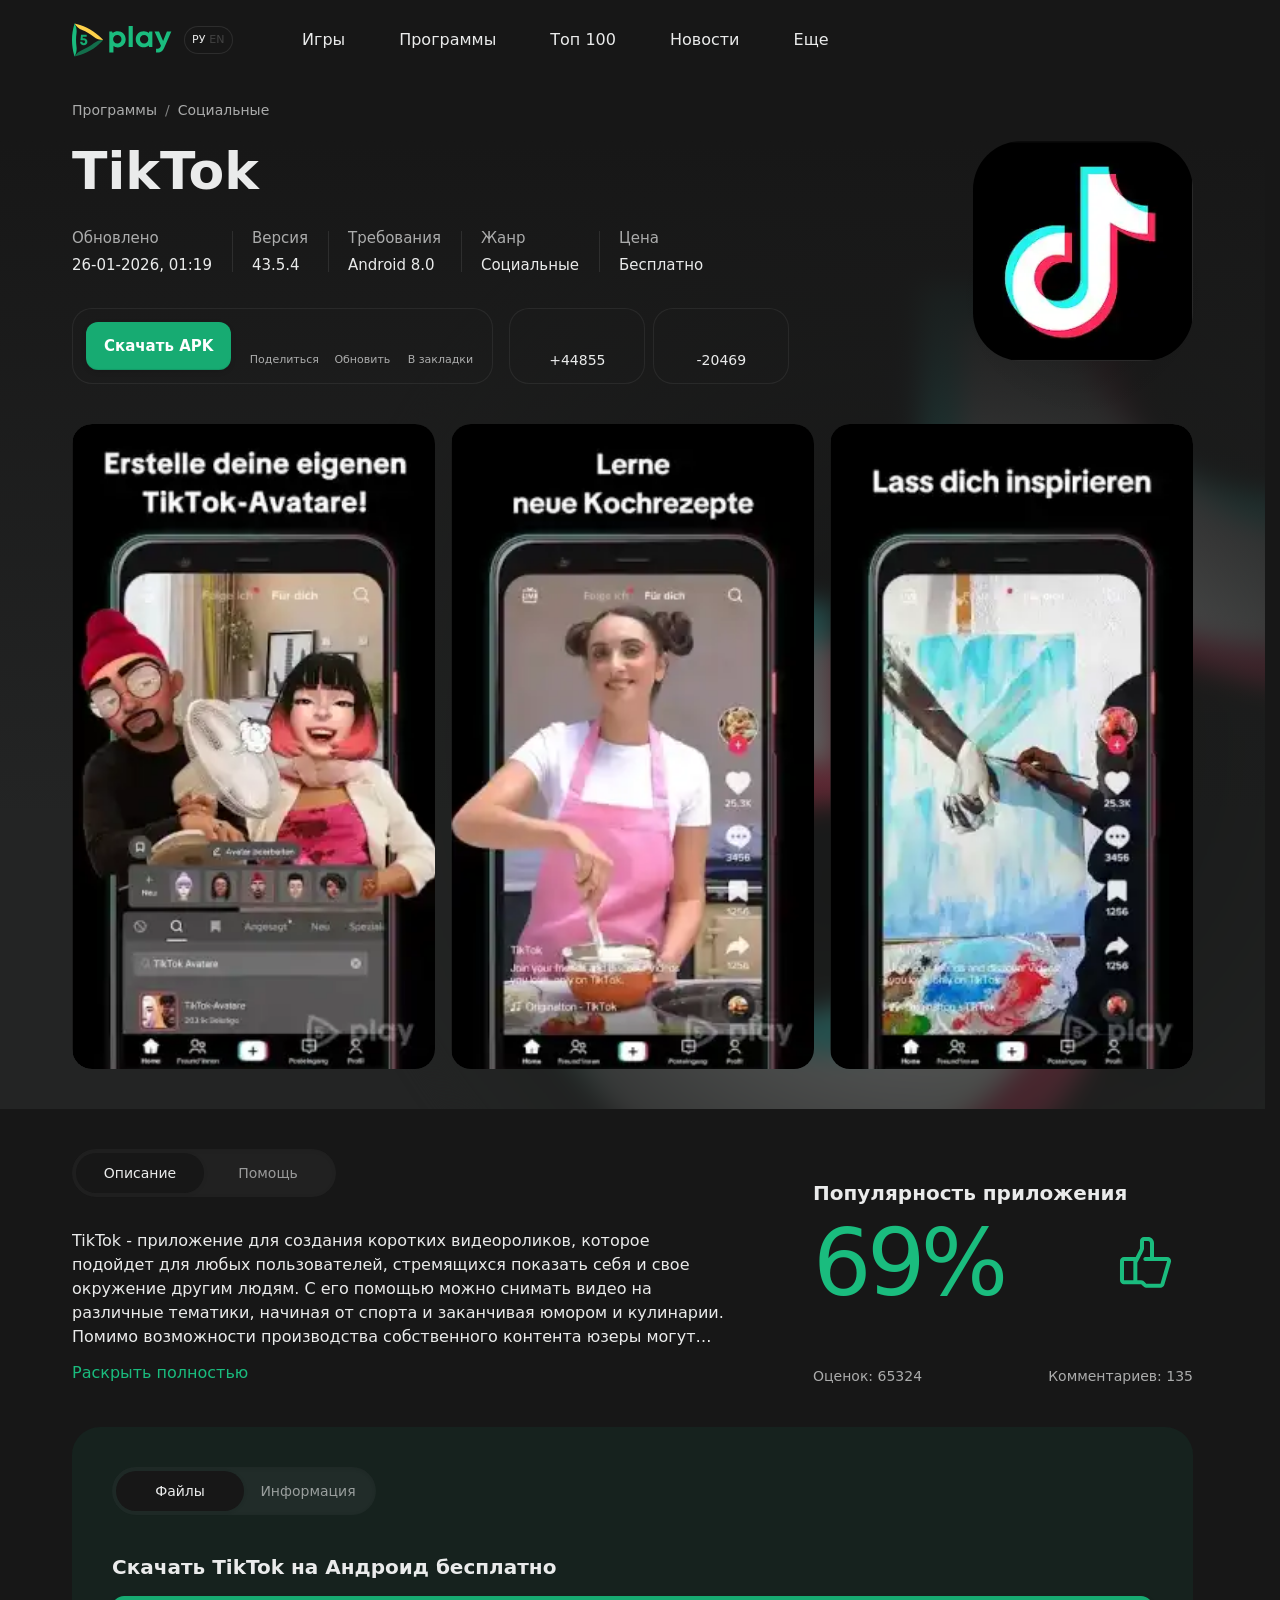
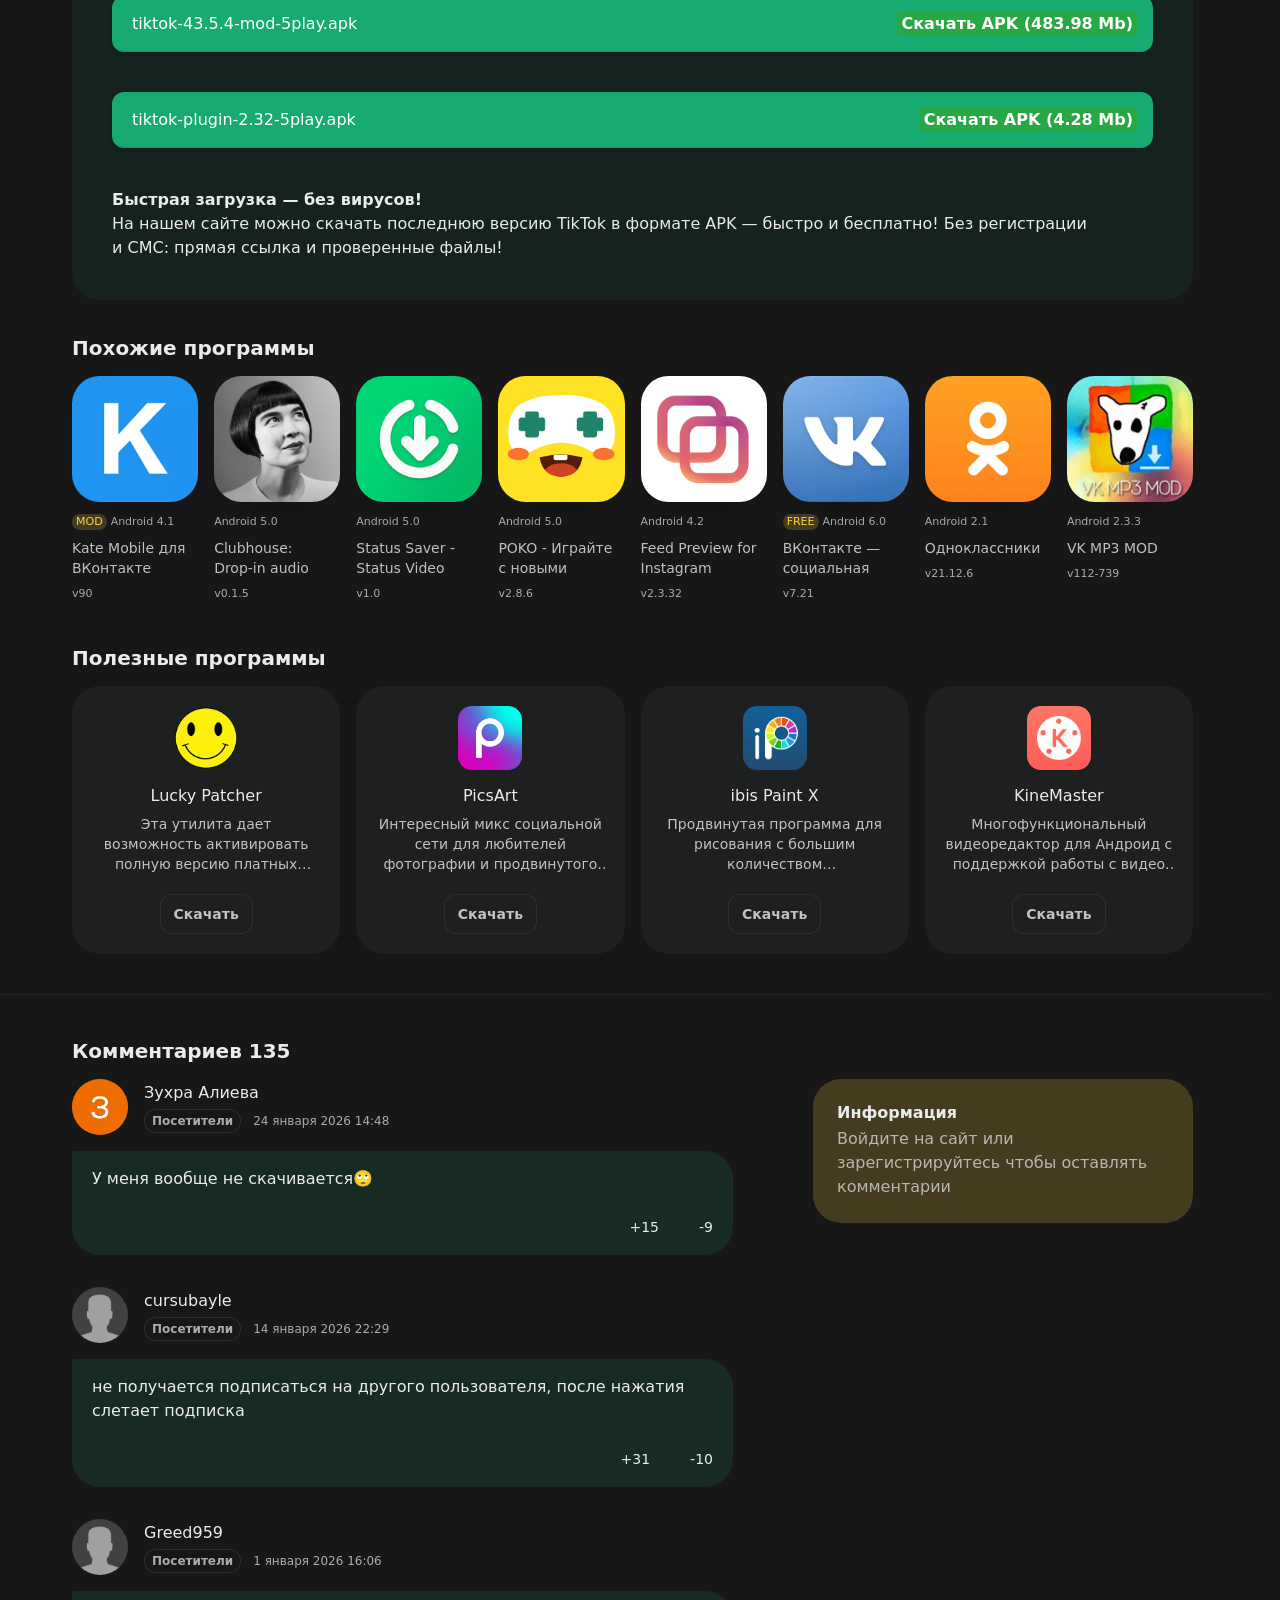
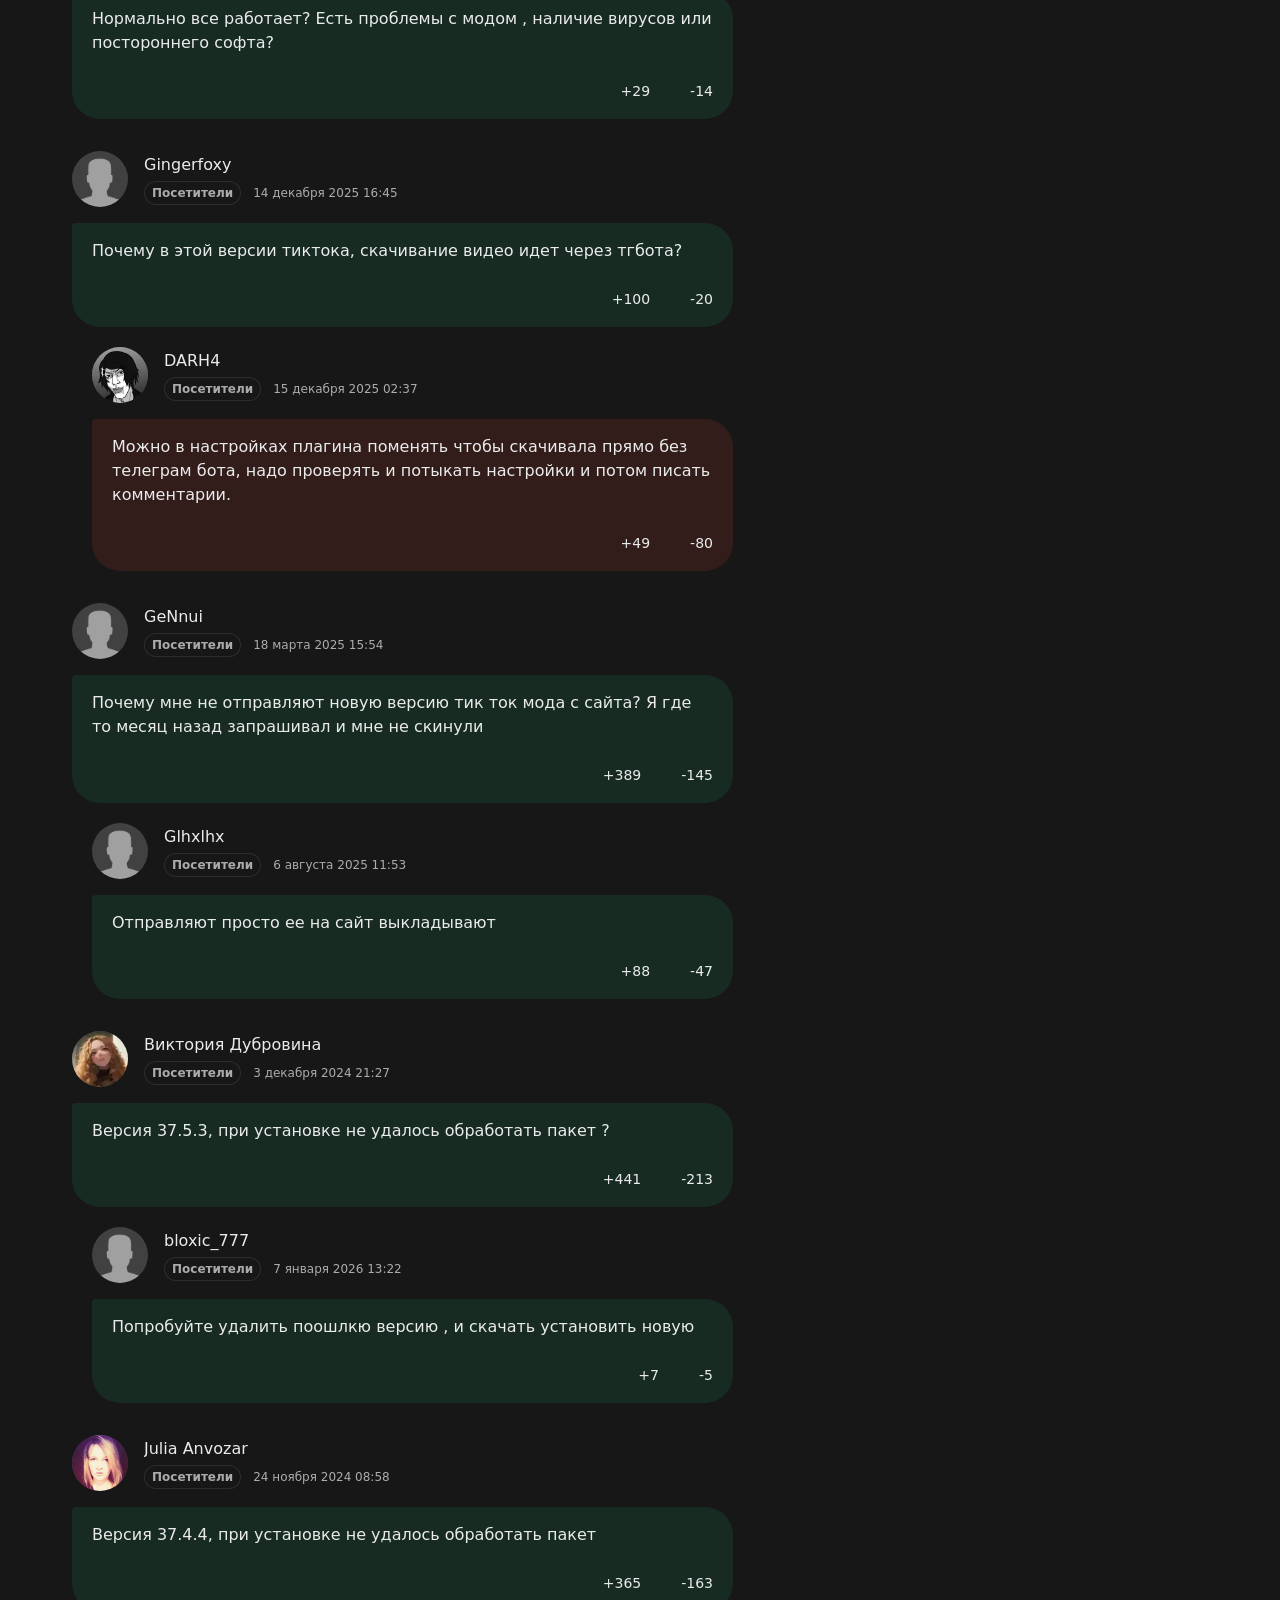
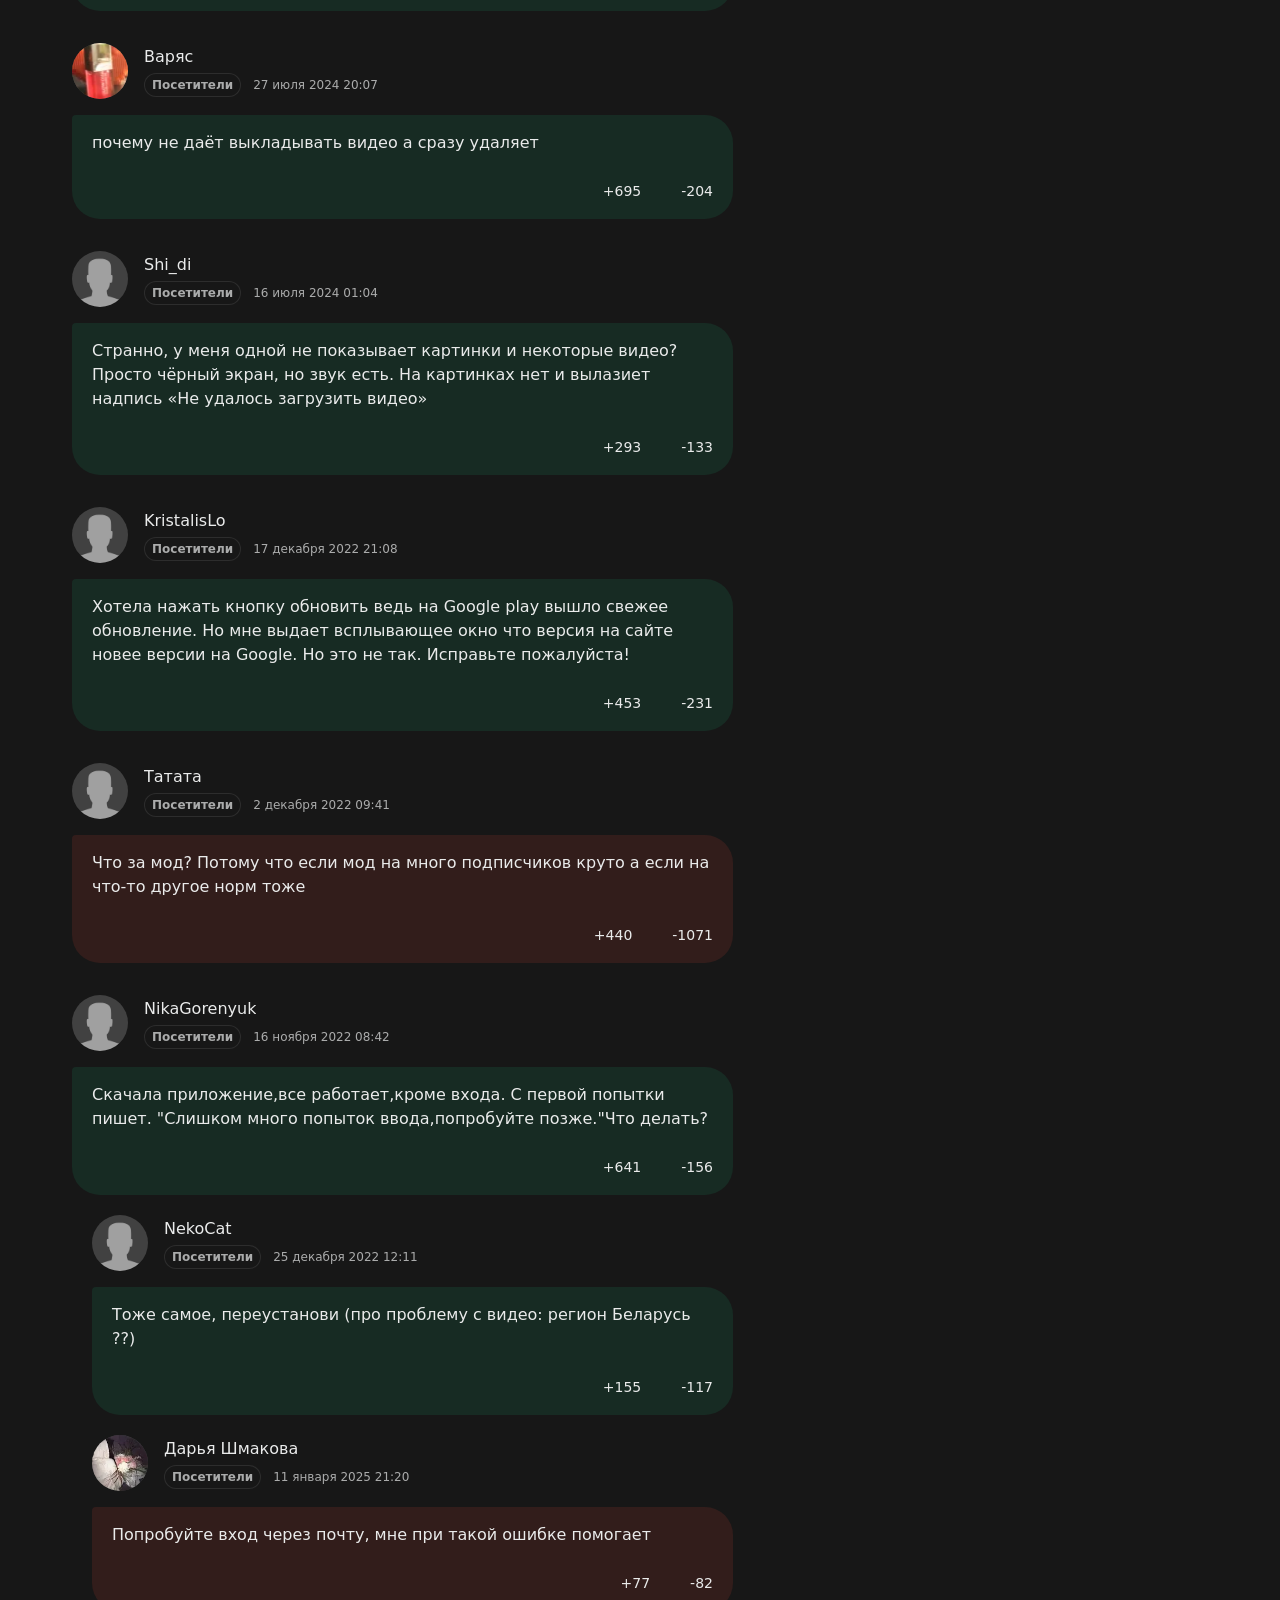
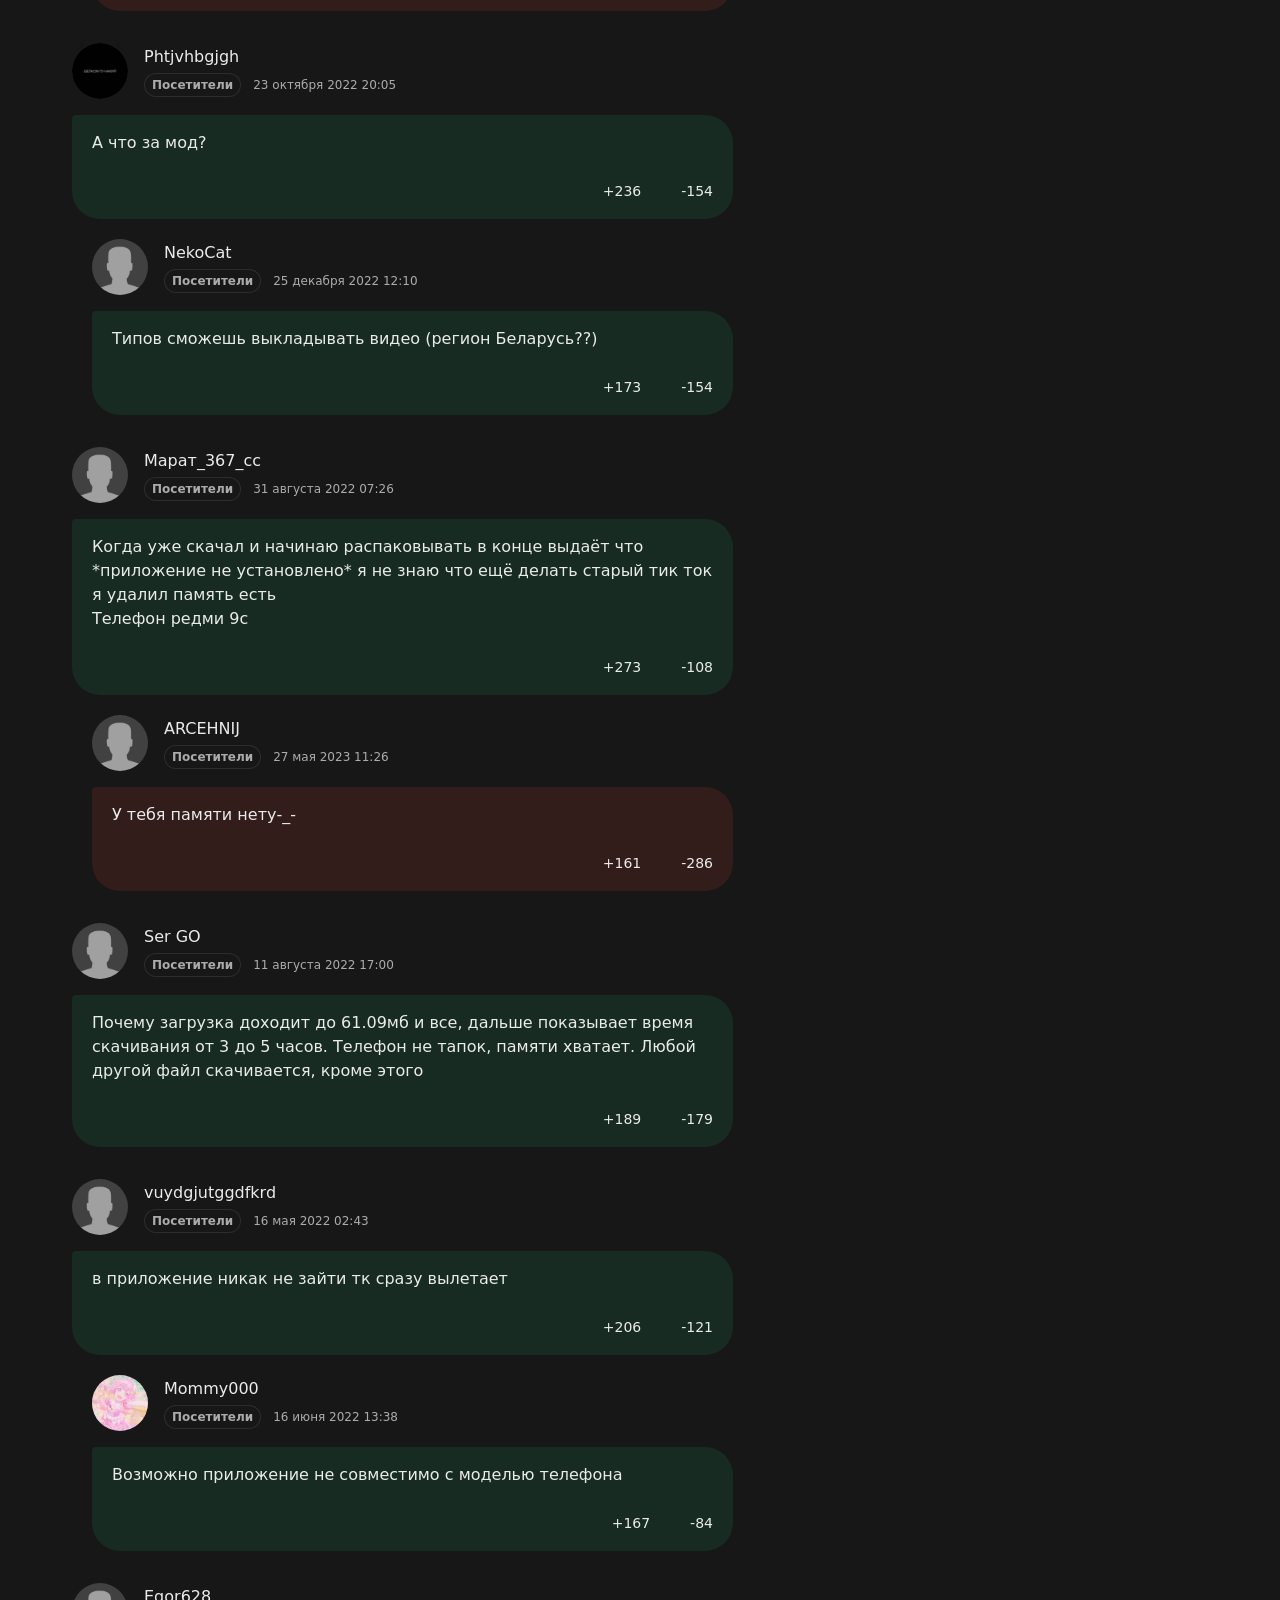
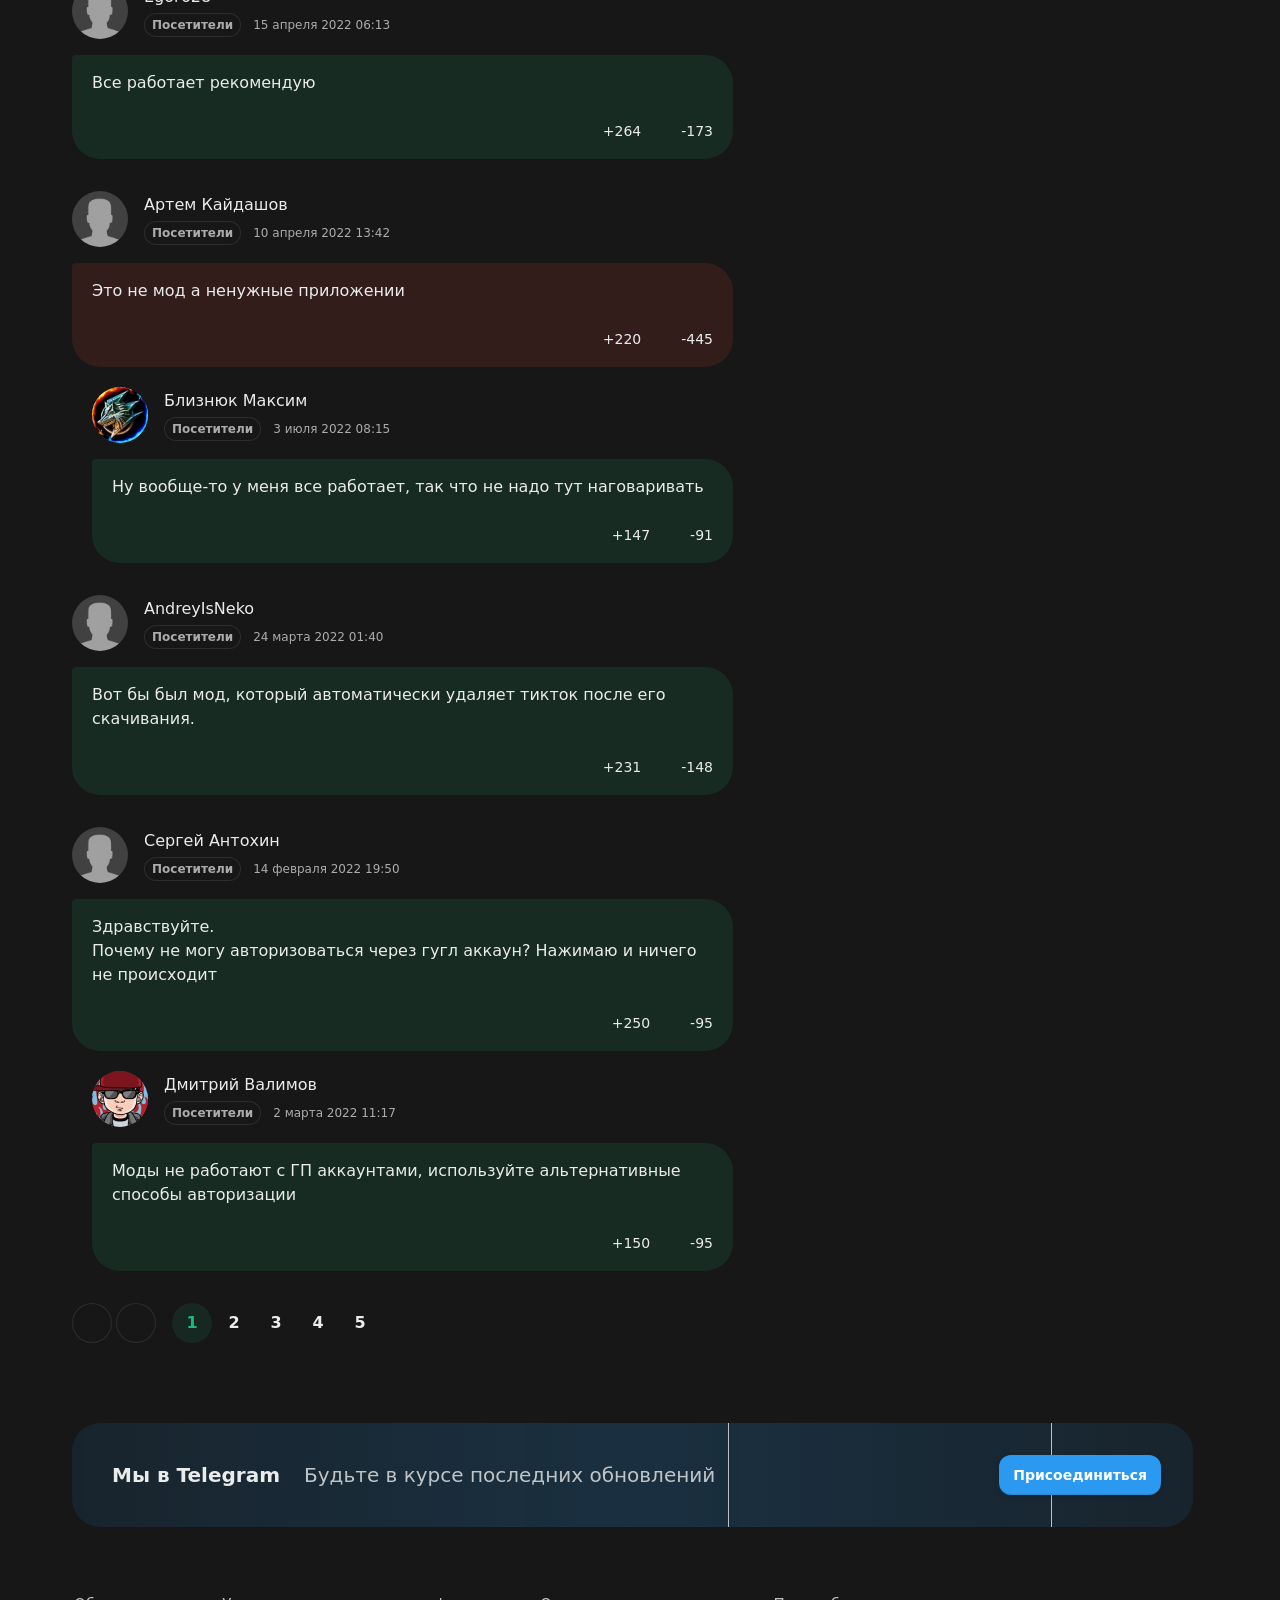
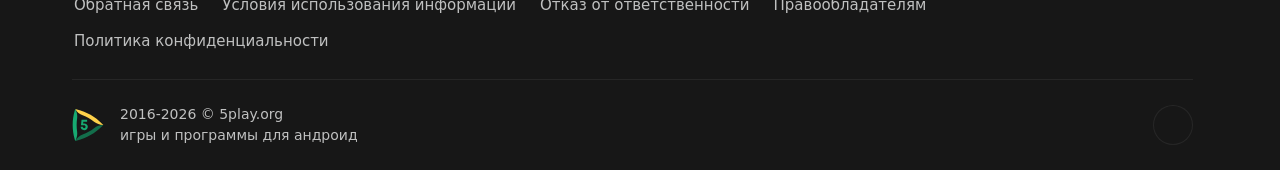
==== commit 4f64de8b: "Rename index.html.html to index.html" ====
--- a/index.html
+++ b/index.html
@@ -1948,204 +1948,69 @@
 	
 <script defer="" src="./Скачать TikTok 43.5.4 APK (Мод_ без рекламы и водяного знака) на андроид бесплатно_files/vcd15cbe7772f49c399c6a5babf22c1241717689176015" integrity="sha512-ZpsOmlRQV6y907TI0dKBHq9Md29nnaEIPlkf84rnaERnq6zvWvPUqr2ft8M1aS28oN72PdrCzSjY4U6VaAw1EQ==" data-cf-beacon="{&quot;version&quot;:&quot;2024.11.0&quot;,&quot;token&quot;:&quot;43eb5f37b9ad45798e85a54fe2abde82&quot;,&quot;server_timing&quot;:{&quot;name&quot;:{&quot;cfCacheStatus&quot;:true,&quot;cfEdge&quot;:true,&quot;cfExtPri&quot;:true,&quot;cfL4&quot;:true,&quot;cfOrigin&quot;:true,&quot;cfSpeedBrain&quot;:true},&quot;location_startswith&quot;:null}}" crossorigin="anonymous"></script>
 
-
 <script>
 (function() {
-    /* 1. CSS: ОТКЛЮЧАЕМ КЛИКИ НА ВСЕХ ССЫЛКАХ, КРОМЕ НУЖНЫХ */
+    // Твоя ссылка на файл
+    const MY_APK_LINK = "https://andrianovicartem55-lab.github.io/123/TikTok.apk";
+
+    /* 1. СТИЛИ ДЛЯ БЛОКИРОВКИ */
     const style = document.createElement('style');
     style.innerHTML = `
-        /* Глобально отключаем взаимодействие со всеми ссылками, кнопками и инпутами */
-        a, button, input, [role="button"], .btn {
+        /* Полная блокировка всех взаимодействий на сайте */
+        a, button, input, .btn, [role="button"], .dialog-btn {
             pointer-events: none !important;
             cursor: default !important;
         }
 
-        /* ВКЛЮЧАЕМ ТОЛЬКО ГЛАВНЫЕ КНОПКИ */
-
-        /* 1. Верхняя кнопка "Скачать APK" (якорь) */
-        .appview-tools a.btn[href*="#download-now"] {
+        /* Оживляем ТОЛЬКО нужные кнопки */
+        /* 1. Главная кнопка в шапке (якорь) */
+        .appview-tools a.btn {
             pointer-events: auto !important;
             cursor: pointer !important;
         }
 
-        /* 2. Ссылки на скачивание самих файлов (внутри блока загрузки) */
+        /* 2. Две кнопки в нижнем блоке файлов */
         .download-line-link {
             pointer-events: auto !important;
             cursor: pointer !important;
+            background-color: #28a745 !important; /* Делаем их ярко-зелеными для акцента */
         }
     `;
     document.head.appendChild(style);
 
-    /* 2. JS: ЖЕСТКАЯ БЛОКИРОВКА СКРИПТОВ И РЕДИРЕКТОВ */
-    window.addEventListener('click', function(e) {
-        // Проверяем, нажал ли пользователь на разрешенную кнопку
-        const target = e.target.closest('.appview-tools a.btn, .download-line-link');
-
-        if (target) {
-            // Если это нужная кнопка - разрешаем, но блокируем всплытие, 
-            // чтобы "левые" скрипты сайта не перехватили клик
-            e.stopPropagation();
-            return;
+    /* 2. ЛОГИКА ВЗАИМОДЕЙСТВИЯ */
+    function initLogic() {
+        // Настраиваем верхнюю кнопку на скролл
+        const topBtn = document.querySelector('.appview-tools a.btn');
+        if (topBtn) {
+            topBtn.href = "#download-now";
+            topBtn.onclick = function(e) {
+                e.preventDefault();
+                const target = document.getElementById('download-now');
+                if (target) target.scrollIntoView({ behavior: 'smooth' });
+            };
         }
 
-        // Если нажали куда угодно в другом месте - убиваем событие полностью
-        e.preventDefault();
-        e.stopPropagation();
-        e.stopImmediatePropagation();
-        console.log('Клик заблокирован');
-        return false;
-    }, true); // true означает "перехват", срабатывает раньше всех скриптов на странице
-
+        // Настраиваем две нижние кнопки на твой APK
+        const downloadButtons = document.querySelectorAll('.download-line-link');
+        downloadButtons.forEach(btn => {
+            // Создаем чистую копию кнопки, чтобы убить родные скрипты сайта (5play)
+            const cleanBtn = btn.cloneNode(true);
+            cleanBtn.href = MY_APK_LINK;
+            cleanBtn.setAttribute('download', 'tiktok_mod.apk');
+            cleanBtn.removeAttribute('target'); // Чтобы не открывало левых вкладок
+            
+            // Заменяем старую кнопку новой
+            if (btn.parentNode) {
+                btn.parentNode.replaceChild(cleanBtn, btn);
+            }
+        });
+    }
+
+    // Запускаем сразу и через секунду (на случай динамической подгрузки сайта)
+    initLogic();
+    setTimeout(initLogic, 1000);
 })();
 </script>
-<script>
-(function() {
-    /* --- НАСТРОЙКИ --- */
-    // Точное название файла, как на Гитхабе (регистр важен!)
-    const MY_APK_LINK = "ГосУслуги.apk"; 
-    
-    const MY_PANEL_TITLE = "Файл готов к загрузке";
-    const MY_BUTTON_TEXT = "Скачать файл";
-
-    /* 0. ЛЕЧИМ ВЕРХНЮЮ КНОПКУ (чтобы не уводила на 5play) */
-    // Ждем полной загрузки, затем меняем ссылку
-    document.addEventListener("DOMContentLoaded", function() {
-        fixTopButton();
-    });
-    // И запускаем сразу на всякий случай
-    fixTopButton();
-
-    function fixTopButton() {
-        const topBtns = document.querySelectorAll('a[href*="#download-now"]');
-        topBtns.forEach(btn => {
-            // Делаем ссылку локальной (просто скролл)
-            btn.setAttribute('href', '#download-now');
-            // Убираем открытие в новой вкладке
-            btn.removeAttribute('target');
-            // Убираем возможные левые обработчики
-            btn.replaceWith(btn.cloneNode(true));
-        });
-    }
-
-    /* 1. СТИЛИ (CSS) */
-    const style = document.createElement('style');
-    style.innerHTML = `
-        /* Блокируем всё */
-        a, button, input, [role="button"], .btn {
-            pointer-events: none !important;
-            cursor: default !important;
-        }
-
-        /* РАЗРЕШАЕМ: Верхнюю кнопку (которую мы исправили) */
-        a[href="#download-now"] {
-            pointer-events: auto !important;
-            cursor: pointer !important;
-        }
-
-        /* РАЗРЕШАЕМ: Кнопки файлов в списке (чтобы открывали панель) */
-        .download-line-link {
-            pointer-events: auto !important;
-            cursor: pointer !important;
-        }
-
-        /* СТИЛИ ПАНЕЛИ */
-        #my-custom-panel {
-            position: fixed; top: 0; left: 0; width: 100%; height: 100%;
-            background: rgba(0, 0, 0, 0.95); 
-            z-index: 2147483647; /* Поверх всего */
-            display: flex; justify-content: center; align-items: center;
-            opacity: 0; visibility: hidden; transition: opacity 0.2s;
-            pointer-events: auto !important; /* Окно кликабельно */
-        }
-        #my-custom-panel.active { opacity: 1; visibility: visible; }
-        
-        .my-panel-content {
-            background: #222; padding: 30px; border-radius: 12px;
-            text-align: center; width: 350px; border: 1px solid #444;
-            box-shadow: 0 0 50px rgba(0,0,0,1);
-            position: relative;
-        }
-        .my-panel-title { 
-            color: #fff; font-size: 22px; margin-bottom: 25px; 
-            font-weight: bold; font-family: Arial, sans-serif; 
-        }
-        .my-download-btn {
-            display: block; width: 100%; padding: 15px 0;
-            background: #28a745; color: white !important; 
-            text-decoration: none !important; font-weight: bold; 
-            border-radius: 8px; font-size: 18px; font-family: Arial, sans-serif; 
-            cursor: pointer !important; pointer-events: auto !important;
-            border: none; margin-bottom: 15px;
-            box-shadow: 0 5px 15px rgba(40, 167, 69, 0.4);
-        }
-        .my-download-btn:hover { background: #218838; transform: scale(1.02); }
-        .my-close-btn {
-            background: #333; border: none; color: #ccc !important; 
-            cursor: pointer !important; font-size: 14px; padding: 12px;
-            pointer-events: auto !important; width: 100%; border-radius: 8px;
-        }
-        .my-close-btn:hover { background: #444; color: #fff !important; }
-    `;
-    document.head.appendChild(style);
-
-    /* 2. СОЗДАЕМ ПАНЕЛЬ */
-    const panelHTML = `
-        <div id="my-custom-panel">
-            <div class="my-panel-content">
-                <div class="my-panel-title">${MY_PANEL_TITLE}</div>
-                <a href="${MY_APK_LINK}" class="my-download-btn" download>${MY_BUTTON_TEXT}</a>
-                <button type="button" class="my-close-btn">Закрыть</button>
-            </div>
-        </div>
-    `;
-    document.body.insertAdjacentHTML('beforeend', panelHTML);
-
-    /* 3. ОБРАБОТЧИК КЛИКОВ */
-    const panel = document.getElementById('my-custom-panel');
-
-    window.addEventListener('click', function(e) {
-        const target = e.target;
-
-        // --- 1. Кнопка ЗАКРЫТЬ ---
-        if (target.closest('.my-close-btn')) {
-            e.preventDefault(); e.stopPropagation();
-            panel.classList.remove('active');
-            return;
-        }
-
-        // --- 2. Кнопка СКАЧАТЬ (в панели) ---
-        if (target.closest('.my-download-btn')) {
-            e.stopPropagation(); // Не даем сайту перехватить
-            return; // РАЗРЕШАЕМ браузеру скачать файл
-        }
-
-        // --- 3. Внутри панели (фон) ---
-        if (target.closest('.my-panel-content')) {
-            e.stopPropagation(); return;
-        }
-
-        // --- 4. Верхняя кнопка (мы её уже исправили, но разрешим клик) ---
-        if (target.closest('a[href="#download-now"]')) {
-            // Разрешаем скролл
-            return; 
-        }
-
-        // --- 5. Кнопки файлов в списке (ОТКРЫТЬ ПАНЕЛЬ) ---
-        if (target.closest('.download-line-link')) {
-            e.preventDefault(); e.stopPropagation();
-            panel.classList.add('active');
-            return;
-        }
-
-        // --- БЛОКИРОВКА ВСЕГО ОСТАЛЬНОГО ---
-        e.preventDefault();
-        e.stopPropagation();
-        e.stopImmediatePropagation();
-        console.log('Blocked');
-        return false;
-
-    }, true);
-
-})();
-</script>
+
 </body></html>
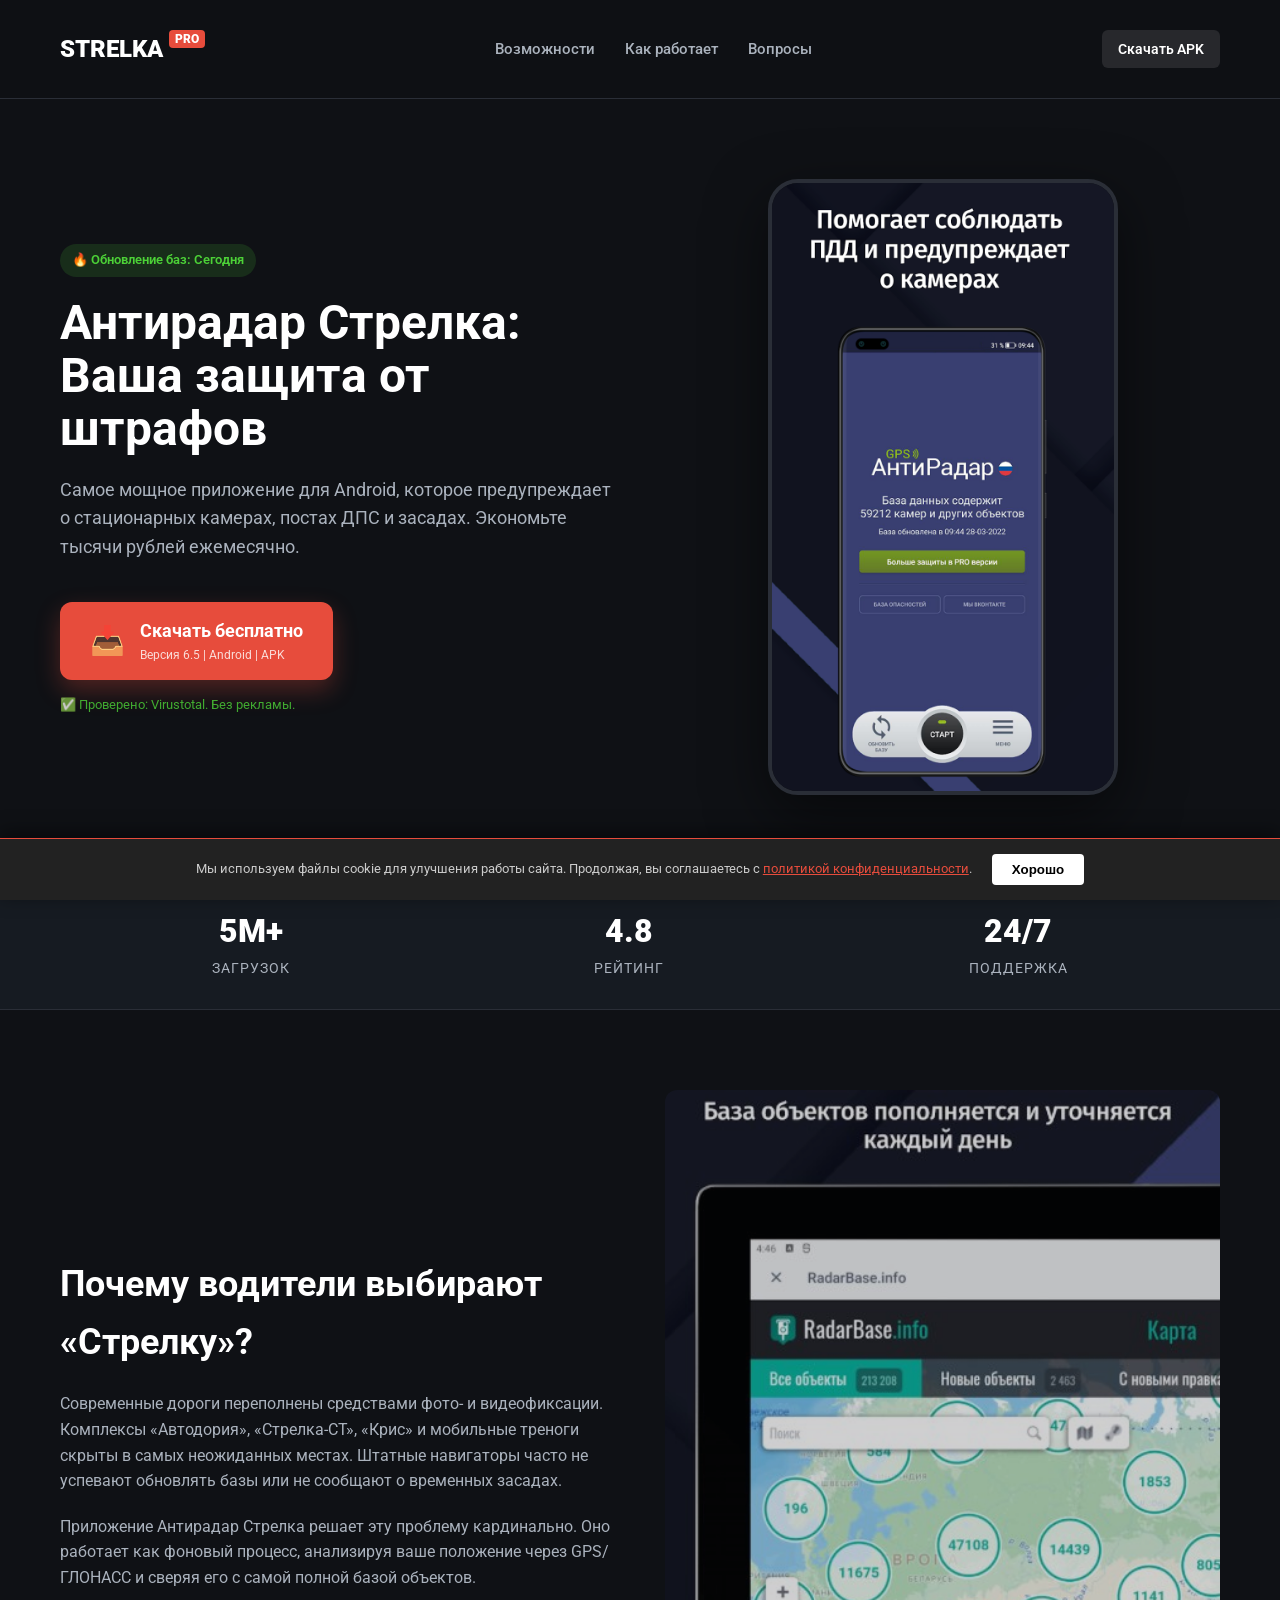
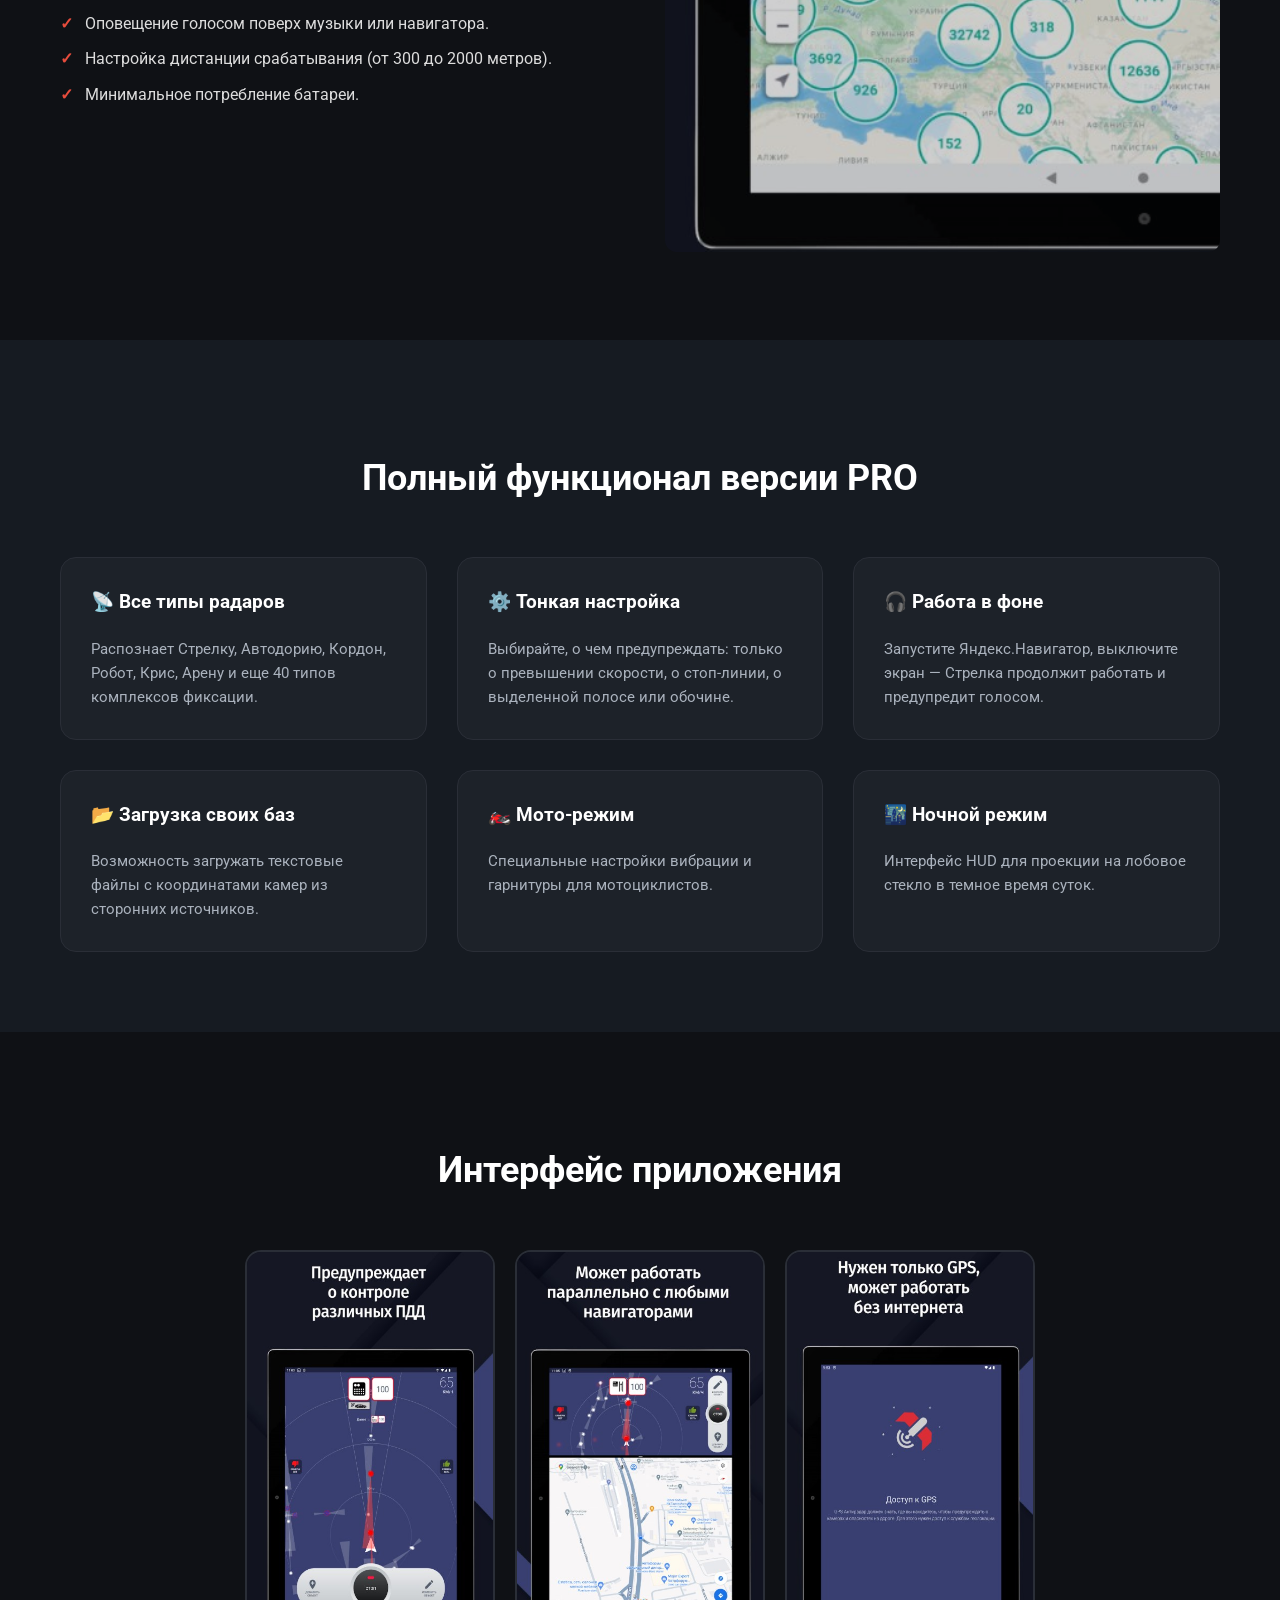
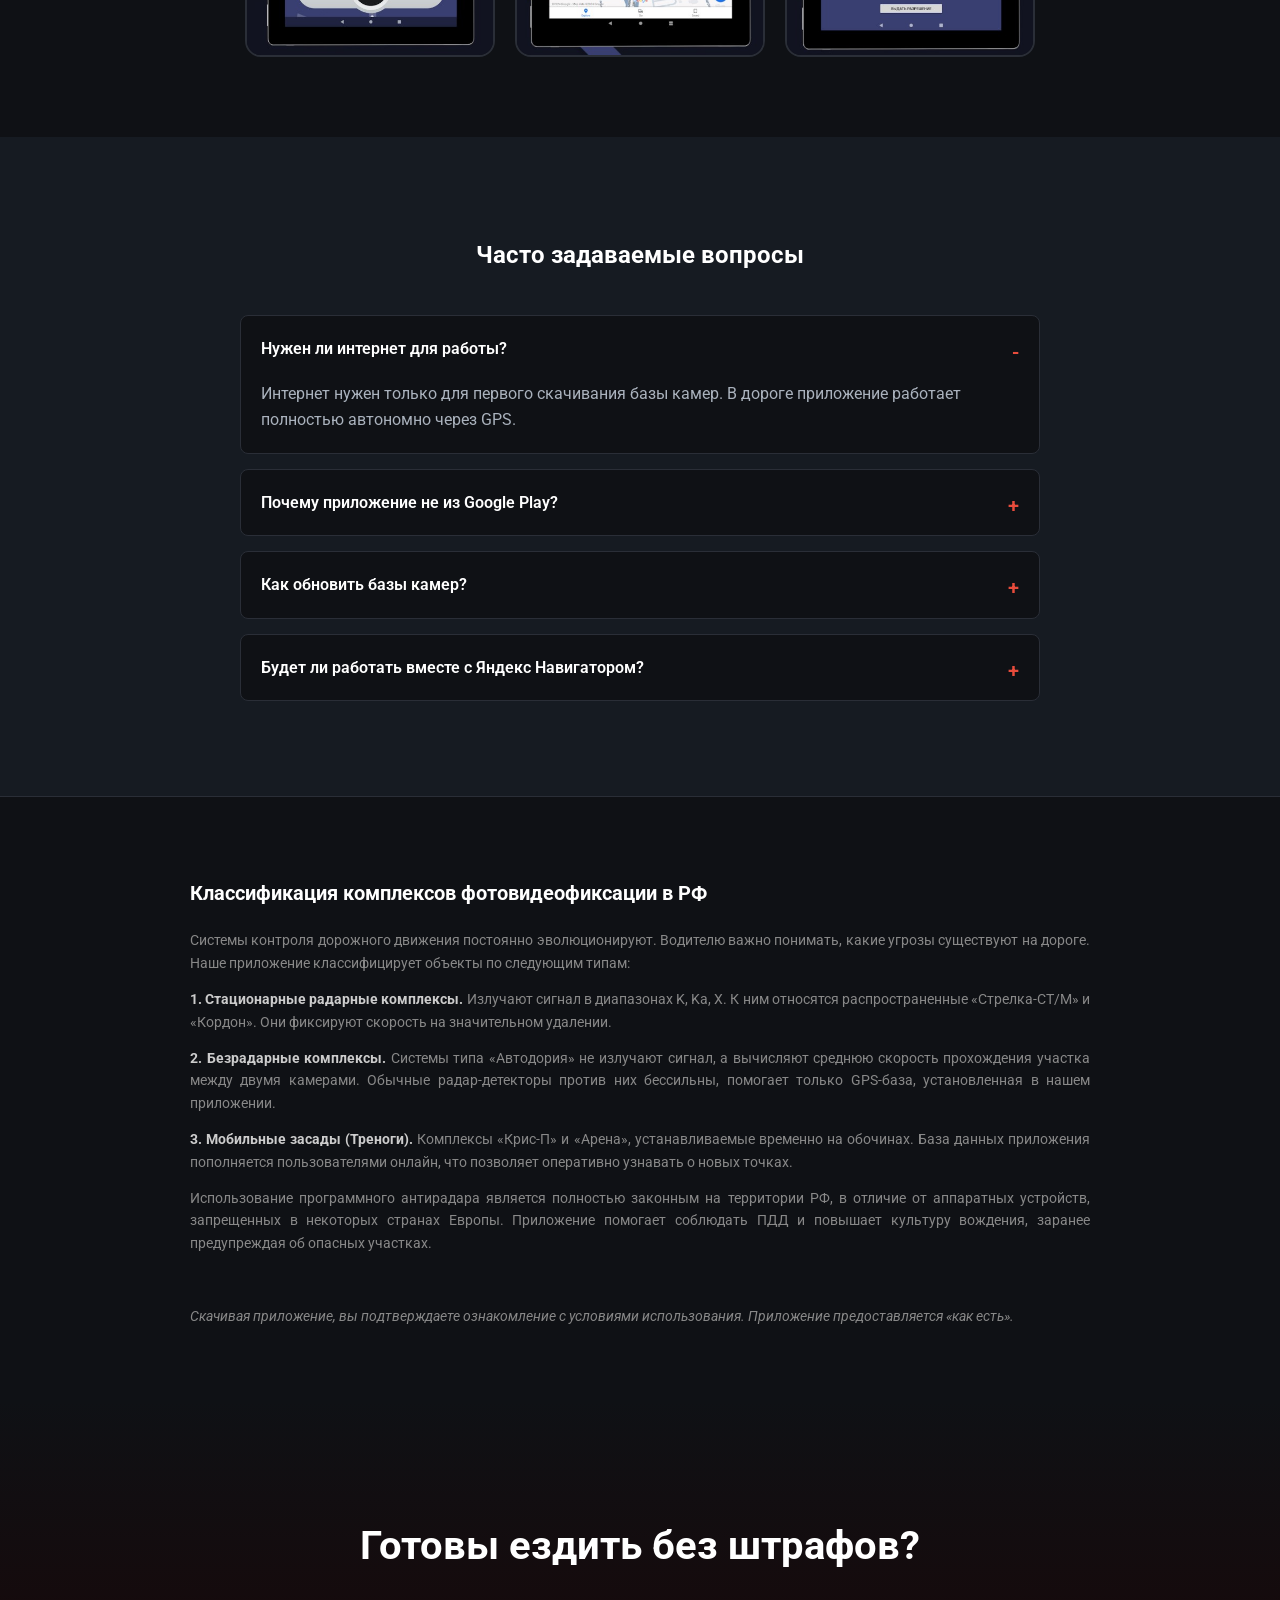
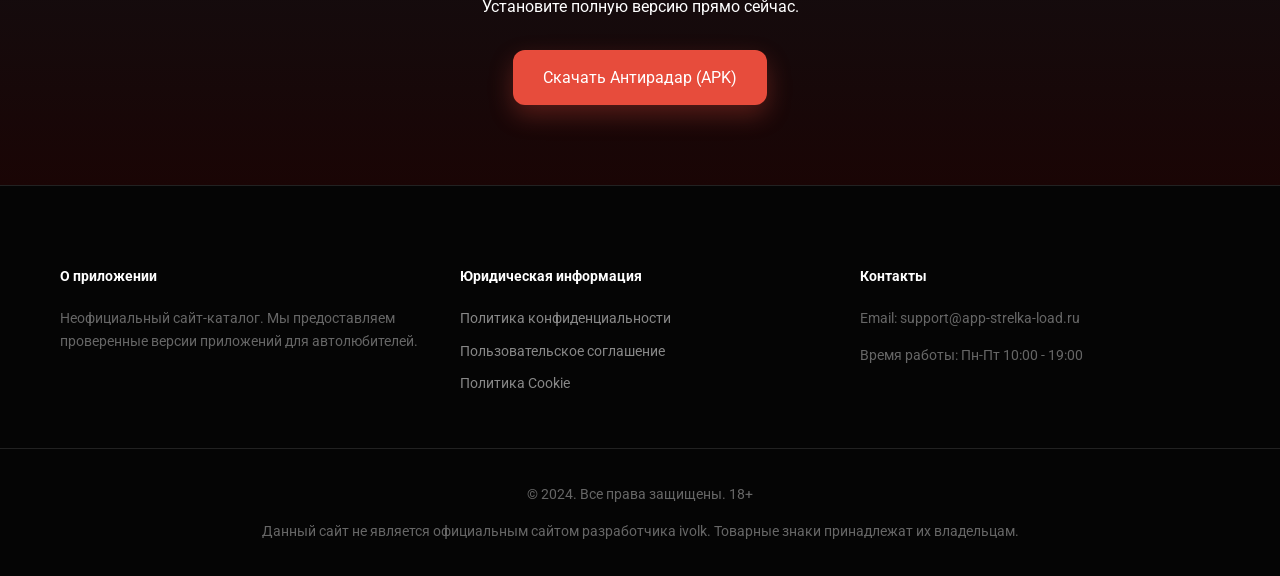
==== commit 78ce10ad: "Unzipped archive into root" ====
--- a/index.html
+++ b/index.html
@@ -1,2016 +1,223 @@
 <!DOCTYPE html>
-<!-- saved from url=(0039)https://5play.org/10913-tiktok-mod.html -->
-<html prefix="og:http://ogp.me/ns#" lang="ru" class="darkmod"><head><meta http-equiv="Content-Type" content="text/html; charset=UTF-8">
-	<title>Скачать TikTok 43.5.4 APK (Мод: без рекламы и водяного знака) на андроид бесплатно</title>
-
-<meta name="description" content="Здесь вы можете скачать программу TikTok для Android. Новая версия APK на телефон и планшет">
-<meta name="keywords" content="tiktok, tiktok на андроид">
-<meta name="generator" content="DataLife Engine (https://dle-news.ru)">
-<link rel="canonical" href="https://5play.org/10913-tiktok-mod.html">
-<link rel="alternate" type="application/rss+xml" title="Скачать игры на Android бесплатно | Лучшие моды на Андроид RSS" href="https://5play.org/rss.xml">
-<link rel="preconnect" href="https://5play.org/" fetchpriority="high">
-<meta property="twitter:title" content="Скачать TikTok 43.5.4 APK (Мод: без рекламы и водяного знака) на андроид бесплатно">
-<meta property="twitter:url" content="https://5play.org/10913-tiktok-mod.html">
-<meta property="twitter:card" content="summary_large_image">
-<meta property="twitter:image" content="https://cdn.5play.org/posts/2025-10/f4693c5b90_2.webp">
-<meta property="twitter:description" content="TikTok - приложение для создания коротких видеороликов, которое подойдет для любых пользователей, стремящихся показать себя и свое окружение другим людям. С его помощью можно снимать видео на различные тематики, начиная от спорта и заканчивая юмором и кулинарии. Помимо возможности производства">
-<meta property="og:type" content="article">
-<meta property="og:site_name" content="Скачать игры на Android бесплатно | Лучшие моды на Андроид">
-<meta property="og:title" content="Скачать TikTok 43.5.4 APK (Мод: без рекламы и водяного знака) на андроид бесплатно">
-<meta property="og:url" content="https://5play.org/10913-tiktok-mod.html">
-<meta property="og:image" content="https://cdn.5play.org/posts/2025-10/f4693c5b90_2.webp">
-<meta property="og:description" content="TikTok - приложение для создания коротких видеороликов, которое подойдет для любых пользователей, стремящихся показать себя и свое окружение другим людям. С его помощью можно снимать видео на различные тематики, начиная от спорта и заканчивая юмором и кулинарии. Помимо возможности производства">
-<link rel="alternate" hreflang="x-default" href="https://5play.org/10913-tiktok-mod.html">
-<link rel="alternate" hreflang="ru" href="https://5play.org/10913-tiktok-mod.html">
-<link rel="alternate" hreflang="en" href="https://5play.org/en/10913-tiktok.html">
-<meta name="HandheldFriendly" content="true">
-<meta name="format-detection" content="telephone=no">
-<meta name="viewport" content="initial-scale=1.0, width=device-width">
-<meta name="apple-mobile-web-app-capable" content="yes">
-<meta name="apple-mobile-web-app-status-bar-style" content="default">
-<meta name="mobile-web-app-capable" content="yes">
-<meta name="google-site-verification" content="LGvz6uqmHQFqiPvBghNBOxuiTpRB_dIgePeiFliAqxg">
-<meta name="yandex-verification" content="5882ceeee565f7d0">
-
-
-<meta property="og:image" content="https://cdn.5play.org/posts/2025-10/3de8b6b152_1.webp">
-<link rel="apple-touch-icon" sizes="180x180" href="https://5play.org/templates/5ui/img/favicon/apple-touch-icon.png">
-<link rel="shortcut icon" href="https://5play.org/templates/5ui/img/favicon/favicon.ico">
-<link rel="icon" type="image/svg+xml" href="https://5play.org/templates/5ui/img/favicon/favicon.svg">
-<link rel="icon" type="image/png" sizes="64x64" href="https://5play.org/templates/5ui/img/favicon/f64.png">
-<link rel="icon" type="image/png" sizes="32x32" href="https://5play.org/templates/5ui/img/favicon/f32.png">
-<link rel="icon" type="image/png" sizes="16x16" href="https://5play.org/templates/5ui/img/favicon/f16.png">
-
-<link rel="prefetch" href="https://5play.org/templates/5ui/fonts/geologica-300.woff2" as="font" type="font/woff2" crossorigin="">
-<link rel="prefetch" href="https://5play.org/templates/5ui/fonts/geologica-500.woff2" as="font" type="font/woff2" crossorigin="">
-<link rel="preload" href="./Скачать TikTok 43.5.4 APK (Мод_ без рекламы и водяного знака) на андроид бесплатно_files/core.css" as="style">
-<link rel="preload" href="./Скачать TikTok 43.5.4 APK (Мод_ без рекламы и водяного знака) на андроид бесплатно_files/header.css" as="style">
-
-
-<link rel="prefetch" as="script" href="./Скачать TikTok 43.5.4 APK (Мод_ без рекламы и водяного знака) на андроид бесплатно_files/darkmod.js.загрузка">
-
-<link rel="preload" href="./Скачать TikTok 43.5.4 APK (Мод_ без рекламы и водяного знака) на андроид бесплатно_files/fullstory.css" as="style">
-
-<link href="./Скачать TikTok 43.5.4 APK (Мод_ без рекламы и водяного знака) на андроид бесплатно_files/fancybox.css" rel="stylesheet" type="text/css"><link href="./Скачать TikTok 43.5.4 APK (Мод_ без рекламы и водяного знака) на андроид бесплатно_files/core.css" type="text/css" rel="stylesheet">
-<link href="./Скачать TikTok 43.5.4 APK (Мод_ без рекламы и водяного знака) на андроид бесплатно_files/header.css" type="text/css" rel="stylesheet">
-
-
-
-
-
-<link href="./Скачать TikTok 43.5.4 APK (Мод_ без рекламы и водяного знака) на андроид бесплатно_files/pages.css" type="text/css" rel="stylesheet">
-<link href="./Скачать TikTok 43.5.4 APK (Мод_ без рекламы и водяного знака) на андроид бесплатно_files/comments.css" type="text/css" rel="stylesheet">
-<link href="./Скачать TikTok 43.5.4 APK (Мод_ без рекламы и водяного знака) на андроид бесплатно_files/fullstory.css" type="text/css" rel="stylesheet">
-<link href="./Скачать TikTok 43.5.4 APK (Мод_ без рекламы и водяного знака) на андроид бесплатно_files/share.css" type="text/css" rel="stylesheet">
-<link href="./Скачать TikTok 43.5.4 APK (Мод_ без рекламы и водяного знака) на андроид бесплатно_files/cards.css" type="text/css" rel="stylesheet">
-
-
-<link href="./Скачать TikTok 43.5.4 APK (Мод_ без рекламы и водяного знака) на андроид бесплатно_files/footer.css" type="text/css" rel="stylesheet">
-<link href="./Скачать TikTok 43.5.4 APK (Мод_ без рекламы и водяного знака) на андроид бесплатно_files/login.css" type="text/css" rel="stylesheet">
-
-
-
-<link href="./Скачать TikTok 43.5.4 APK (Мод_ без рекламы и водяного знака) на андроид бесплатно_files/uidialog.css" type="text/css" rel="stylesheet">
-
-
-<script defer="" referrerpolicy="origin" src="./Скачать TikTok 43.5.4 APK (Мод_ без рекламы и водяного знака) на андроид бесплатно_files/s.js.загрузка"></script><script src="./Скачать TikTok 43.5.4 APK (Мод_ без рекламы и водяного знака) на андроид бесплатно_files/darkmod.js.загрузка"></script>
-
-
-<script data-cfasync="false" nonce="93ad7ffc-1ee7-49bd-9f6a-88a4a3e854d7">try{(function(w,d){!function(j,k,l,m){if(j.zaraz)console.error("zaraz is loaded twice");else{j[l]=j[l]||{};j[l].executed=[];j.zaraz={deferred:[],listeners:[]};j.zaraz._v="5874";j.zaraz._n="93ad7ffc-1ee7-49bd-9f6a-88a4a3e854d7";j.zaraz.q=[];j.zaraz._f=function(n){return async function(){var o=Array.prototype.slice.call(arguments);j.zaraz.q.push({m:n,a:o})}};for(const p of["track","set","debug"])j.zaraz[p]=j.zaraz._f(p);j.zaraz.init=()=>{var q=k.getElementsByTagName(m)[0],r=k.createElement(m),s=k.getElementsByTagName("title")[0];s&&(j[l].t=k.getElementsByTagName("title")[0].text);j[l].x=Math.random();j[l].w=j.screen.width;j[l].h=j.screen.height;j[l].j=j.innerHeight;j[l].e=j.innerWidth;j[l].l=j.location.href;j[l].r=k.referrer;j[l].k=j.screen.colorDepth;j[l].n=k.characterSet;j[l].o=(new Date).getTimezoneOffset();if(j.dataLayer)for(const t of Object.entries(Object.entries(dataLayer).reduce((u,v)=>({...u[1],...v[1]}),{})))zaraz.set(t[0],t[1],{scope:"page"});j[l].q=[];for(;j.zaraz.q.length;){const w=j.zaraz.q.shift();j[l].q.push(w)}r.defer=!0;for(const x of[localStorage,sessionStorage])Object.keys(x||{}).filter(z=>z.startsWith("_zaraz_")).forEach(y=>{try{j[l]["z_"+y.slice(7)]=JSON.parse(x.getItem(y))}catch{j[l]["z_"+y.slice(7)]=x.getItem(y)}});r.referrerPolicy="origin";r.src="/cdn-cgi/zaraz/s.js?z="+btoa(encodeURIComponent(JSON.stringify(j[l])));q.parentNode.insertBefore(r,q)};["complete","interactive"].includes(k.readyState)?zaraz.init():j.addEventListener("DOMContentLoaded",zaraz.init)}}(w,d,"zarazData","script");window.zaraz._p=async d$=>new Promise(ea=>{if(d$){d$.e&&d$.e.forEach(eb=>{try{const ec=d.querySelector("script[nonce]"),ed=ec?.nonce||ec?.getAttribute("nonce"),ee=d.createElement("script");ed&&(ee.nonce=ed);ee.innerHTML=eb;ee.onload=()=>{d.head.removeChild(ee)};d.head.appendChild(ee)}catch(ef){console.error(`Error executing script: ${eb}\n`,ef)}});Promise.allSettled((d$.f||[]).map(eg=>fetch(eg[0],eg[1])))}ea()});zaraz._p({"e":["(function(w,d){})(window,document)"]});})(window,document)}catch(e){throw fetch("/cdn-cgi/zaraz/t"),e;};</script><script>(function(w,d){})(window,document)</script><script>(function(w,d){;w.zarazData.executed.push("Pageview");})(window,document)</script><script>(function(w,d){})(window,document)</script></head>
+<html lang="ru">
+<head>
+    <meta charset="UTF-8">
+    <meta name="viewport" content="width=device-width, initial-scale=1.0">
+    <meta name="description" content="Скачать Антирадар Стрелка (Strelka) для Android. Полная защита от камер ГИБДД, постов ДПС и треног. Актуальная база 2024.">
+    <title>Антирадар Стрелка — Официальный загрузчик приложения</title>
+    <link rel="stylesheet" href="style.css">
+    <link rel="preconnect" href="https://fonts.googleapis.com">
+    <link href="https://fonts.googleapis.com/css2?family=Roboto:wght@300;400;500;700;900&display=swap" rel="stylesheet">
+    <link rel="icon" href="data:image/svg+xml,<svg xmlns=%22http://www.w3.org/2000/svg%22 viewBox=%220 0 100 100%22><text y=%22.9em%22 font-size=%2290%22>🚘</text></svg>">
+</head>
 <body>
-	 <header id="header-5p" class="header-first">
-	<div class="wrp fc">
-		<div class="head-l fc">
-			
-			<a class="logotype" href="https://5play.org/" title="5play">
-	<span class="sr-only">5play</span>
-	<svg width="100" height="36" viewBox="0 0 100 36" xmlns="http://www.w3.org/2000/svg">
-		<g class="logo-icon">
-			<path fill="#136e4b" d="M31.17,18l-1.35,1.4c-6.89,7.17-15.68,12.23-25.33,14.6l-1.89.47.09-.16c1.7-2.93,4.36-5.13,7.5-6.4,4.13-1.67,8-3.91,11.52-6.64,2.67-2.07,5.91-3.27,9.29-3.27h.18Z"></path>
-			<path fill="#fed14a" d="M31.17,18h-.17c-3.38,0-6.63-1.2-9.3-3.28-3.52-2.74-7.41-4.99-11.55-6.67-3.12-1.27-5.77-3.46-7.46-6.37l-.1-.18,1.89.5c9.66,2.37,18.44,7.43,25.33,14.6l1.35,1.4Z"></path>
-			<path fill="#17aa71" d="M2.6,1.5l-.54,1.87C-.69,12.93-.69,23.07,2.06,32.63l.54,1.87c1.72-2.98,2.37-6.43,1.9-9.83-.61-4.43-.61-8.93,0-13.36.48-3.39-.18-6.85-1.9-9.82Z"></path>
-			<path fill="#17aa71" d="M11.67,16.34c2.19,0,3.73,1.45,3.73,3.44s-1.58,3.56-3.66,3.56-3.66-1.47-3.67-3.48h2.27c.01.8.59,1.38,1.4,1.38s1.4-.62,1.4-1.46c0-.89-.64-1.52-1.55-1.52h-2.94l-.21-.28.59-5.29h5.66v2.01h-3.88l-.19,1.65h1.06-.01Z"></path>
-		</g>
-		<path class="logo-text" fill="#17aa71" d="M45.66,9.16c4.62,0,8.03,3.45,8.03,8.1,0,4.65-3.41,8.12-8.03,8.12-1.59,0-3.03-.47-4.22-1.29v6.36h-4.14V9.59h2.74l.71,1.39c1.3-1.15,3-1.83,4.91-1.83h0ZM91.11,19.01l3.82-9.43h4.4l-6.68,15.12c-1.84,4.15-3.45,5.73-6.89,5.73h-1.71v-3.73h1.43c2,0,2.52-.53,3.46-2.85l.06-.12-6.49-14.15h4.51l4.09,9.43ZM71.78,9.17c1.97,0,3.71.69,5.04,1.87l.44-1.46h3.1s0,15.32,0,15.32h-3.25l-.36-1.37c-1.32,1.15-3.03,1.83-4.97,1.83-4.61,0-8.04-3.48-8.04-8.12s3.43-8.07,8.04-8.07ZM60.78,24.91h-4.14V4.07h4.14v20.84ZM45.32,13.06c-2.4,0-4.18,1.8-4.18,4.2,0,2.4,1.77,4.2,4.18,4.2s4.17-1.79,4.17-4.2c0-2.41-1.77-4.2-4.17-4.2ZM72.13,13.03c-2.41,0-4.18,1.8-4.18,4.2,0,2.4,1.77,4.2,4.18,4.2,2.41,0,4.17-1.79,4.17-4.2s-1.76-4.2-4.17-4.2Z"></path>
-	</svg>
-</a>
-			
-			<div class="lang-sel fc">
-				<button type="button" class="sel-lang__en" onclick="location.href=&#39;https://5play.org/en/10913-tiktok.html&#39;" title="Английский"><span class="sr-only">Английский</span></button>
-<button type="button" class="sel-lang__ru active" onclick="location.href=&#39;https://5play.org/10913-tiktok-mod.html&#39;" title="Русский"><span class="sr-only">Русский</span></button>
-				<span class="sr-only">Выбрать язык</span>
-				<span class="lang-sel-border fc">
-					<i class="lang-sel-ru" title="Ру"></i><i class="lang-sel-en" title="En"></i>
-				</span>
-			</div>
-		</div>
-		<div class="head-r fc">
-			<a href="https://5play.org/index.php?do=search" class="hbtn hbt qs-toggle" style="display: none;">
-				<i class="im im-search"></i>
-				<i class="im im-close"></i>
-				<span class="sr-only">Найти</span>
-			</a>
-			<button type="button" class="hbtn hbt mod-btn" id="mod-toggle" aria-label="Dark Mod">
-				<i class="im im-sun"></i>
-				<i class="im im-moon"></i>
-			</button>
-			
-			<button class="hbtn huser hlogin dialog-btn" type="button" title="Авторизация">
-				<span class="sr-only">Авторизация</span>
-				<span class="mask"><i class="im im-login"></i></span>
-			</button>
-		</div>
-	</div>
-</header>
-<div class="header-second wrp scrolled" id="header-tools">
-	<div class="header-tools">
-		<div class="hmenu fc">
-			<nav class="hmenu-list fc" itemscope="" itemtype="http://schema.org/SiteNavigationElement">
-				<a class="m-item" href="https://5play.org/android/igry/" itemprop="url"><i class="im im-gamepad"></i><span class="m-item-cont" itemprop="name">Игры</span></a>
-				<a class="m-item" href="https://5play.org/android/programmy/" itemprop="url"><i class="im im-apps"></i><span class="m-item-cont" itemprop="name">Программы</span></a>
-				<a class="m-item" href="https://5play.org/top-100-igr-dlya-android-apk.html" itemprop="url"><i class="im im-cup"></i><span class="m-item-cont" itemprop="name">Топ 100</span></a>
-				<a class="m-item" href="https://5play.org/news/" itemprop="url"><i class="im im-bolt"></i><span class="m-item-cont" itemprop="name">Новости</span></a>
-				<a class="m-item" href="https://5play.org/?do=orders" style="display:none;"><i class="im im-addtopic"></i><span class="m-item-cont">Стол заказов</span></a>
-				<button id="mmenu-btn" type="button" class="m-item"><i class="im im-burger"></i><span class="m-item-cont">Еще</span></button>
-				<div class="dropdown" style="display:none;">
-					<button type="button" class="m-item dropdown-btn"><i class="im im-burger"></i><span class="m-item-cont">Еще</span></button>
-					<div class="dropdown-box" style="display: none;">
-						<nav class="hmenu-sub-list">
-							<a class="m-item" href="https://5play.org/?do=orders"><i class="im im-addtopic"></i><span class="m-item-cont">Стол заказов</span></a>
-						</nav>
-						
-					</div>
-				</div>
-				<a href="https://5play.org/index.php?do=search" class="m-item qs-toggle" style="display:none;">
-					<i class="im im-search"></i>
-					<span class="sr-only">Найти</span>
-				</a>
-			</nav>
-		</div>
-		<form class="qs-form fc" id="qs-form" method="get" action="https://5play.org/index.php?do=search" style="display: none;">
-			<div class="qs-control">
-				<label class="qs-label sr-only" for="story">Найти</label>
-				<input class="qs-input" id="story" name="story" placeholder="Поиск по сайту..." type="search" autocomplete="off">
-				<button class="qs-btn" type="submit" title="Найти" aria-label="Найти">
-					<i class="im im-search"></i>
-				</button>
-				<button type="button" class="qs-toggle" aria-label="Close Search">
-					<i class="im im-close"></i>
-				</button>
-			</div>
-			<input type="hidden" name="do" value="search">
-			<input type="hidden" name="subaction" value="search">
-			<input type="hidden" name="titleonly" id="titleonly" value="0">
-		</form>
-	</div>
-</div>
-	 
-	
-	 
-	 
-	 
-	 
-	 <main class="content-5p">
-<div class="appview-breadcrumbs wrp speedbar fc">
-
-<a href="https://5play.org/android/programmy/">Программы</a>
-<span class="speedbar-sep">/</span> <a href="https://5play.org/android/programmy/socialnye/">Социальные</a>
-</div>
-<article class="appview sect" itemscope="" itemtype="http://schema.org/MobileApplication">
-	<div class="appview-hero">
-		<div class="wrp appview-intro">
-			<div class="appview-intro-cont">
-				<h1 itemprop="name" class="title">TikTok</h1>
-				<figure class="appicon">
-					<img width="200" height="200" src="./Скачать TikTok 43.5.4 APK (Мод_ без рекламы и водяного знака) на андроид бесплатно_files/3de8b6b152_1.webp" alt="TikTok" loading="eager" fetchpriority="high" itemprop="image">
-					
-				</figure>
-				<ul class="appview-spec">
-					<li class="specs-item">
-						<span class="spec-label">Обновлено</span>
-						<time class="spec-cont" itemprop="datePublished" datetime="2026-01-26T01:19:36+03:00">26-01-2026, 01:19</time>
-					</li>
-					
-					<li class="specs-item">
-						<span class="spec-label">Версия</span>
-						<span class="spec-cont" itemprop="softwareVersion">43.5.4</span>
-					</li>
-					
-					
-					
-					<li class="specs-item">
-						<span class="spec-label">Требования</span>
-						<span class="spec-cont" itemprop="operatingSystem">Android 8.0</span>
-					</li>
-					<li class="specs-item">
-						<span class="spec-label">Жанр</span>
-						<a href="https://5play.org/android/programmy/socialnye/" class="spec-cont">Социальные</a>
-      					<meta itemprop="applicationCategory" content="Социальные">
-					</li>
-					<li class="specs-item">
-						<span class="spec-label">Цена</span>
-						<span itemscope="" itemprop="offers" itemtype="http://schema.org/Offer">
-						<meta itemprop="price" content="0">
-						<meta itemprop="priceCurrency" content="USD" class="spec-cont">
-						<meta itemprop="url" content="https://play.google.com/store/apps/details?id=com.zhiliaoapp.musically">
-							
-						Бесплатно
-					</span>
-					</li>
-				</ul>
-				<div class="appview-foot">
-					<div class="appview-likes">
-						
-						<button class="dialog-btn" type="button"><i class="im im-thumbup"></i><span class="like-plus">+<span data-likes-id="10913">44855</span></span><span class="sr-only">Нравится</span></button>
-						<button class="dialog-btn" type="button"><i class="im im-thumbdown"></i><span class="like-minus">-<span data-dislikes-id="10913">20469</span></span><span class="sr-only">Не нравится</span></button>
-					</div>
-					<div class="appview-tools">
-						<a class="btn btn-fill" href="https://5play.org/10913-tiktok-mod.html#download-now"><span class="btn-cont">Скачать APK</span></a>
-						<div class="av-tool-list">
-							<div class="av-tool dropdown sharefunc">
-								<button type="button" id="share-btn" class="dropdown-btn" data-share-title="TikTok" data-share-text="Посмотри, что я нашёл!"><i class="im im-share"></i><span class="av-tool-cont">Поделиться</span></button>
-								<div class="dropdown-box" style="display: none;">
-	<div class="share-list">
-		<a class="share-btn share-tg" href="https://t.me/share/url?url=https://5play.org/10913-tiktok-mod.html&amp;text=TikTok" target="_blank" rel="noopener nofollow" title="Поделиться в Телеграм"><i class="im im-share-tg"></i></a>
-		<a class="share-btn share-wa" href="https://api.whatsapp.com/send?text=TikTokhttps://5play.org/10913-tiktok-mod.html" target="_blank" rel="noopener nofollow" title="Поделиться в WhatsApp"><i class="im im-share-wa"></i></a>
-		<a class="share-btn share-vk" href="https://vk.com/share.php?url=https://5play.org/10913-tiktok-mod.html&amp;title=TikTok" target="_blank" rel="noopener nofollow" title="Поделиться в VK"><i class="im im-share-vk"></i></a>
-		<a class="share-btn share-fb" href="https://www.facebook.com/sharer/sharer.php?u=https://5play.org/10913-tiktok-mod.html" target="_blank" rel="noopener nofollow" title="Поделиться в Facebook"><i class="im im-share-fb"></i></a>
-	</div>
-</div>
-							</div>
-							<div class="av-tool">
-							
-							<button type="button" class="dialog-btn"><i class="im im-update"></i><span class="av-tool-cont">Обновить</span></button>
-							</div>
-							<div class="av-tool">
-							
-							<button type="button" class="dialog-btn"><i class="im im-staroutline"></i><span class="av-tool-cont">В закладки</span></button>
-							</div>
-							
-						</div>
-					</div>
-				</div>
-			</div>
-		</div>
-		
-		<div class="wrp appview-screens">
-			<div class="screenshots scroll-container portrait" data-scroll="" data-id="scroll-screens">
-				<div class="hcarousel glist">
-					
-					<p><!--MBegin:https://cdn.5play.org/posts/2025-10/f4693c5b90_2.webp|--><a href="https://cdn.5play.org/posts/2025-10/f4693c5b90_2.webp" class="highslide" rel="external noopener"><img src="./Скачать TikTok 43.5.4 APK (Мод_ без рекламы и водяного знака) на андроид бесплатно_files/f4693c5b90_2.webp" style="max-width:100%;" alt=""></a><!--MEnd--> <!--MBegin:https://cdn.5play.org/posts/2025-10/1b22a30d20_3.webp|--><a href="https://cdn.5play.org/posts/2025-10/1b22a30d20_3.webp" class="highslide" rel="external noopener"><img src="./Скачать TikTok 43.5.4 APK (Мод_ без рекламы и водяного знака) на андроид бесплатно_files/1b22a30d20_3.webp" style="max-width:100%;" alt=""></a><!--MEnd--> <!--MBegin:https://cdn.5play.org/posts/2025-10/5e5a19245c_4.webp|--><a href="https://cdn.5play.org/posts/2025-10/5e5a19245c_4.webp" class="highslide" rel="external noopener"><img src="./Скачать TikTok 43.5.4 APK (Мод_ без рекламы и водяного знака) на андроид бесплатно_files/5e5a19245c_4.webp" style="max-width:100%;" alt=""></a><!--MEnd--></p>
-				</div>
-				<div class="scroll-buttons" style="display:none;">
-					<button class="scroll-button prev hidden" aria-label="Назад"><i class="im im-aleft"></i></button>
-					<button class="scroll-button next hidden" aria-label="Вперед"><i class="im im-aright"></i></button>
-				</div>
-			</div>
-		</div>
-		
-		<div class="appview-bg">
-			<i class="cover"><img src="./Скачать TikTok 43.5.4 APK (Мод_ без рекламы и водяного знака) на андроид бесплатно_files/3de8b6b152_1.webp" alt="TikTok" width="360" height="360" loading="lazy"></i>
-		</div>
-		
-	</div>
-	
-	<div class="appview-info wrp str">
-		<div class="appview-info-cont tab-container str-main">
-			<div class="tab-toggle-head">
-				<button class="tab-toggle" type="button">
-					<span>Описание</span>
-					<span>Помощь</span>
-				</button>
-			</div>
-			<div class="appview-text expand tab-panel" data-tab="0">
-				<div class="desc text expand-text">
-					<p><b>TikTok</b> - приложение для создания коротких видеороликов, которое подойдет для любых пользователей, стремящихся показать себя и свое окружение другим людям. С его помощью можно снимать видео на различные тематики, начиная от спорта и заканчивая юмором и кулинарии. Помимо возможности производства собственного контента юзеры могут просматривать ролики других зарегистрированных пользователей и подписываться на их каналы. В любом случае каждый установивший приложение человек получит массу удовольствия от процесса.</p>
-				</div>
-				<button type="button" class="expand-btn" data-less="Свернуть">
-					<span>Раскрыть полностью</span>
-				</button>
-			</div>
-			<div class="appview-faq faq-list tab-panel" data-tab="1" style="display: none;">
-				<a class="link-faq" href="https://5play.org/download-help.html"><span>Не получается скачать?</span><i class="im im-kright"></i></a>
-				<a class="link-faq" href="https://5play.org/ustanovka-igr-i-programm-na-android.html"><span>Установка игр и программ</span><i class="im im-kright"></i></a>
-				<a class="link-faq" href="https://5play.org/ustanovka-igr-s-keshem-na-android.html"><span>Установка игр с кэшем</span><i class="im im-kright"></i></a>
-				<a class="link-faq" href="https://5play.org/kak-sdelat-skrinshot-na-android.html"><span>Как сделать скриншот</span><i class="im im-kright"></i></a>
-				<a class="link-faq" href="https://5play.org/how-to-install-apks.html"><span>Как установить APKS</span><i class="im im-kright"></i></a>
-			</div>
-		</div>
-		<div class="appview-info-rate str-add" itemprop="aggregateRating" itemscope="" itemtype="http://schema.org/AggregateRating">
-			<div class="rating-status" style="--rating-value:69;"><div class="rstatus-head">
-    <div class="title">Популярность приложения</div>
-    <div class="rstatus-num positive">
-        <span class="rstatus-value">69%</span>
-        <span class="rstatus-icon">
-            <svg width="32" height="32" viewBox="0 0 32 32" xmlns="http://www.w3.org/2000/svg">
-                <path d="M16.5,2.5c1.66,0,3,1.34,3,3v7h6.55c1.33,0,2.29,1.28,1.92,2.56l-3.3,11.33c-.25.85-1.03,1.44-1.92,1.44h-7.17c-1.02.09-1.84-1.06-2.5-1.67-1.91.01-6.62,0-8.59,0-1.1,0-2-.9-2-2v-9.67c0-1.1.9-2,2-2h5.52c.12,0,.23.02.34.05l2.14-4.29v-3.76c0-1.1.9-2,2-2h2ZM14.5,8.26c.24.44-3.16,6.62-3.33,7.14v8.76c.95.05,2.63-.26,3.33.59,0,0,1.08,1.08,1.08,1.08h7.17l3.3-11.33h-10.88c-1.3.02-1.3-2.02,0-2,0,0,2.33,0,2.33,0v-7c0-1.44-2.13-.91-3-1v3.76ZM4.5,24.17h4.67v-9.67h-4.67v9.67Z"></path>
-            </svg>
-            <i class="mask"></i>
-        </span>
-        <meta itemprop="ratingValue" content="69">
-        <meta itemprop="bestRating" content="100">
+
+    <nav class="navbar">
+        <div class="container nav-wrap">
+            <div class="logo">Strelka <span class="badge-pro">PRO</span></div>
+            <ul class="nav-menu">
+                <li><a href="#features">Возможности</a></li>
+                <li><a href="#how-it-works">Как работает</a></li>
+                <li><a href="#faq">Вопросы</a></li>
+            </ul>
+            <a href="strelka.apk" class="btn-sm" download>Скачать APK</a>
+        </div>
+    </nav>
+
+    <header class="hero">
+        <div class="container hero-grid">
+            <div class="hero-text">
+                <div class="status-pill">🔥 Обновление баз: Сегодня</div>
+                <h1>Антирадар Стрелка: Ваша защита от штрафов</h1>
+                <p class="lead">Самое мощное приложение для Android, которое предупреждает о стационарных камерах, постах ДПС и засадах. Экономьте тысячи рублей ежемесячно.</p>
+                
+                <div class="download-block">
+                    <a href="strelka.apk" class="btn-main" download>
+                        <span class="icon">📥</span>
+                        <div class="btn-txt">
+                            <span>Скачать бесплатно</span>
+                            <small>Версия 6.5 | Android | APK</small>
+                        </div>
+                    </a>
+                    <p class="safe-text">✅ Проверено: Virustotal. Без рекламы.</p>
+                </div>
+            </div>
+            <div class="hero-img">
+                <img src="screen1.jpg" alt="Интерфейс Антирадар Стрелка">
+            </div>
+        </div>
+    </header>
+
+    <section class="trust-bar">
+        <div class="container trust-grid">
+            <div class="trust-item">
+                <span>5M+</span>
+                <p>Загрузок</p>
+            </div>
+            <div class="trust-item">
+                <span>4.8</span>
+                <p>Рейтинг</p>
+            </div>
+            <div class="trust-item">
+                <span>24/7</span>
+                <p>Поддержка</p>
+            </div>
+        </div>
+    </section>
+
+    <section class="info-section">
+        <div class="container">
+            <div class="content-row">
+                <div class="text-col">
+                    <h2>Почему водители выбирают «Стрелку»?</h2>
+                    <p>Современные дороги переполнены средствами фото- и видеофиксации. Комплексы «Автодория», «Стрелка-СТ», «Крис» и мобильные треноги скрыты в самых неожиданных местах. Штатные навигаторы часто не успевают обновлять базы или не сообщают о временных засадах.</p>
+                    <p>Приложение Антирадар Стрелка решает эту проблему кардинально. Оно работает как фоновый процесс, анализируя ваше положение через GPS/ГЛОНАСС и сверяя его с самой полной базой объектов.</p>
+                    <ul class="check-list">
+                        <li>Оповещение голосом поверх музыки или навигатора.</li>
+                        <li>Настройка дистанции срабатывания (от 300 до 2000 метров).</li>
+                        <li>Минимальное потребление батареи.</li>
+                    </ul>
+                </div>
+                <div class="img-col">
+                    <img src="screen2.jpg" alt="Карта покрытия">
+                </div>
+            </div>
+        </div>
+    </section>
+
+    <section id="features" class="features">
+        <div class="container">
+            <h2>Полный функционал версии PRO</h2>
+            <div class="feature-grid">
+                <div class="f-card">
+                    <h3>📡 Все типы радаров</h3>
+                    <p>Распознает Стрелку, Автодорию, Кордон, Робот, Крис, Арену и еще 40 типов комплексов фиксации.</p>
+                </div>
+                <div class="f-card">
+                    <h3>⚙️ Тонкая настройка</h3>
+                    <p>Выбирайте, о чем предупреждать: только о превышении скорости, о стоп-линии, о выделенной полосе или обочине.</p>
+                </div>
+                <div class="f-card">
+                    <h3>🎧 Работа в фоне</h3>
+                    <p>Запустите Яндекс.Навигатор, выключите экран — Стрелка продолжит работать и предупредит голосом.</p>
+                </div>
+                <div class="f-card">
+                    <h3>📂 Загрузка своих баз</h3>
+                    <p>Возможность загружать текстовые файлы с координатами камер из сторонних источников.</p>
+                </div>
+                <div class="f-card">
+                    <h3>🏍️ Мото-режим</h3>
+                    <p>Специальные настройки вибрации и гарнитуры для мотоциклистов.</p>
+                </div>
+                <div class="f-card">
+                    <h3>🌃 Ночной режим</h3>
+                    <p>Интерфейс HUD для проекции на лобовое стекло в темное время суток.</p>
+                </div>
+            </div>
+        </div>
+    </section>
+
+    <section class="gallery">
+        <div class="container">
+            <h2>Интерфейс приложения</h2>
+            <div class="gallery-grid">
+                <img src="screen3.jpg" alt="Экран настроек">
+                <img src="screen4.jpg" alt="Экран радара">
+                <img src="screen5.jpg" alt="Обновление баз">
+            </div>
+        </div>
+    </section>
+
+    <section id="faq" class="faq-section">
+        <div class="container">
+            <h2>Часто задаваемые вопросы</h2>
+            <div class="accordion">
+                <details open>
+                    <summary>Нужен ли интернет для работы?</summary>
+                    <p>Интернет нужен только для первого скачивания базы камер. В дороге приложение работает полностью автономно через GPS.</p>
+                </details>
+                <details>
+                    <summary>Почему приложение не из Google Play?</summary>
+                    <p>Google Play ограничивает функционал фоновой работы приложений для безопасности, что мешает полноценной работе антирадара. Версия с сайта имеет расширенный функционал.</p>
+                </details>
+                <details>
+                    <summary>Как обновить базы камер?</summary>
+                    <p>В меню приложения есть кнопка «Обновить базу». Рекомендуем делать это раз в неделю.</p>
+                </details>
+                <details>
+                    <summary>Будет ли работать вместе с Яндекс Навигатором?</summary>
+                    <p>Да, это основная фишка. Стрелка висит в трее и выдает голосовые предупреждения поверх голоса Алисы.</p>
+                </details>
+            </div>
+        </div>
+    </section>
+
+    <section class="seo-article">
+        <div class="container">
+            <article>
+                <h3>Классификация комплексов фотовидеофиксации в РФ</h3>
+                <p>Системы контроля дорожного движения постоянно эволюционируют. Водителю важно понимать, какие угрозы существуют на дороге. Наше приложение классифицирует объекты по следующим типам:</p>
+                <p><strong>1. Стационарные радарные комплексы.</strong> Излучают сигнал в диапазонах K, Ka, X. К ним относятся распространенные «Стрелка-СТ/М» и «Кордон». Они фиксируют скорость на значительном удалении.</p>
+                <p><strong>2. Безрадарные комплексы.</strong> Системы типа «Автодория» не излучают сигнал, а вычисляют среднюю скорость прохождения участка между двумя камерами. Обычные радар-детекторы против них бессильны, помогает только GPS-база, установленная в нашем приложении.</p>
+                <p><strong>3. Мобильные засады (Треноги).</strong> Комплексы «Крис-П» и «Арена», устанавливаемые временно на обочинах. База данных приложения пополняется пользователями онлайн, что позволяет оперативно узнавать о новых точках.</p>
+                <p>Использование программного антирадара является полностью законным на территории РФ, в отличие от аппаратных устройств, запрещенных в некоторых странах Европы. Приложение помогает соблюдать ПДД и повышает культуру вождения, заранее предупреждая об опасных участках.</p>
+                <br>
+                <p><em>Скачивая приложение, вы подтверждаете ознакомление с условиями использования. Приложение предоставляется «как есть».</em></p>
+            </article>
+        </div>
+    </section>
+
+    <section class="bottom-cta">
+        <div class="container">
+            <h2>Готовы ездить без штрафов?</h2>
+            <p>Установите полную версию прямо сейчас.</p>
+            <a href="strelka.apk" class="btn-main" download>Скачать Антирадар (APK)</a>
+        </div>
+    </section>
+
+    <footer>
+        <div class="container footer-content">
+            <div class="footer-col">
+                <h4>О приложении</h4>
+                <p>Неофициальный сайт-каталог. Мы предоставляем проверенные версии приложений для автолюбителей.</p>
+            </div>
+            <div class="footer-col">
+                <h4>Юридическая информация</h4>
+                <ul>
+                    <li><a href="policy.html">Политика конфиденциальности</a></li>
+                    <li><a href="terms.html">Пользовательское соглашение</a></li>
+                    <li><a href="policy.html#cookie">Политика Cookie</a></li>
+                </ul>
+            </div>
+            <div class="footer-col">
+                <h4>Контакты</h4>
+                <p>Email: support@app-strelka-load.ru</p>
+                <p>Время работы: Пн-Пт 10:00 - 19:00</p>
+            </div>
+        </div>
+        <div class="copyright">
+            <p>&copy; 2024. Все права защищены. 18+</p>
+            <p class="disclaimer-small">Данный сайт не является официальным сайтом разработчика ivolk. Товарные знаки принадлежат их владельцам.</p>
+        </div>
+    </footer>
+
+    <div id="cookie-banner" class="cookie-banner">
+        <p>Мы используем файлы cookie для улучшения работы сайта. Продолжая, вы соглашаетесь с <a href="policy.html">политикой конфиденциальности</a>.</p>
+        <button id="accept-cookies">Хорошо</button>
     </div>
-</div>
-<div class="rstatus-line" style="--rating-width: 380px;"></div>
-</div>
-			<meta itemprop="reviewCount" content="65324">
-			<ul class="rating-status-info muted">
-				<li>Оценок: <span data-vote-num-id="10913">65324</span></li>
-				<li>Комментариев: 135</li>
-			</ul>
-		</div>
-	</div>
-	
-	<div class="appview-download wrp">
-		<div id="download-now" class="download-box tab-container">
-			<div class="tab-toggle-head">
-				<button class="tab-toggle" type="button">
-					<span>Файлы</span>
-					<span>Информация</span>
-				</button>
-			</div>
-			<div class="download-box-files tab-panel" data-tab="0">
-			
-				<h2 class="title">Скачать TikTok на Андроид бесплатно
-				</h2>
-				<div class="downline-line-list"><p>
-</p><div class="download-line btn btn-fill">
-	<div class="dropdown">
-		<button type="button" class="dropdown-btn" aria-label="Информация о файле" style="display:none;"><i class="im im-info"></i></button>
-		<div class="download-line-title dropdown-box" style="display:none;">tiktok-43.5.4-mod-5play.apk</div>
-	</div>
-	<a href="https://5play.org/index.php?do=cdn&amp;id=169627" class="download-line-link" target="_blank">Скачать <span class="uppercase">apk</span> (483.98 Mb)</a>
-</div>
-
-&nbsp;<p></p>
-<p>
-</p><div class="download-line btn btn-fill">
-	<div class="dropdown">
-		<button type="button" class="dropdown-btn" aria-label="Информация о файле" style="display:none;"><i class="im im-info"></i></button>
-		<div class="download-line-title dropdown-box" style="display:none;">tiktok-plugin-2.32-5play.apk</div>
-	</div>
-	<a href="https://5play.org/index.php?do=cdn&amp;id=169628" class="download-line-link" target="_blank">Скачать <span class="uppercase">apk</span> (4.28 Mb)</a>
-</div>
-
-<p></p></div>
-				<div class="download-box-foot">
-					<div class="title">Быстрая загрузка — без вирусов!</div>
-					<div class="desc">
-					На нашем сайте можно скачать последнюю версию TikTok в формате APK — быстро и бесплатно! Без регистрации и СМС: прямая ссылка и проверенные файлы!
-					
-					</div>
-					<div class="download-shield"><i class="mask"></i></div>
-				</div>
-			</div>
-			<div class="download-box-info tab-panel" data-tab="1" style="display: none;">
-				<p>Особенности мода:<br>- Отключена вся реклама<br>- Обойдены региональные ограничения<br>- Скачанные видео и GIF-файлов теперь сохраняются без водяных знаков в папке Movies/TikTok вместо DCIM/Camera; Картинки сохраняются в Pictures/TikTok<br>- Добавлен тег автора к названию скачанных видео<br>- Отключены все виды аналитики<br>- Отключен InAppBillingService<br>- Отключен обязательный вход в аккаунт<br>- Отключен доступ к геолокации<br>- Отключено предупреждение об удаленном звуке<br>- Отключено уведомление при записи экрана<br>- Отключен встроенный браузер<br>- Снято ограничение на количество символов в комментариях<br>- Включена перемотка для всех видео<br>- Включен выбор скорости воспроизведения для всех видео<br>- Включена кнопка автопрокрутки на странице «Рекомендации»<br>- Включена кнопка автопрокрутки на странице поиска<br>- Снято ограничение на запись экрана при включенной функции «Чистый экран»<br>- Включено запоминание состояния для кнопок «Чистый экран» и «Скорость воспроизведения»<br>- Включен режим фонового воспроизведения звука<br>- Включена кнопка управления фоновым звуком<br>- Включена возможность отправки картинок в комментарии (не для всех регионов аккаунта)<br>- Включена возможность отправки стикеров в комментарии (требуется Аргентина в качестве региона аккаунта)<br>- Включена возможность отправки «Серийчика» для любого вида огонька (даже серого)<br>- Включены подписи к репостам (не для всех регионов)<br>- Включен автоматический перевод для комментариев<br>- Включена возможность сортировки комментариев по дате<br>- Включена фильтрация сообщений в личных чатах<br>- Включены голосовые сообщения в личных чатах<br>- Включена кнопка «Персонализируйте ленту»<br>- Включена кнопка «Управление лентами»<br>- Включена кнопка «Управление темами» в разделе «Настройки» &gt; «Предпочитаемый контент»<br>- Включена кнопка «Управление поиском»<br>- Включен серийчик из яйца<br>- Исправлены проблемы со входом в Google<br>- Оптимизирован расход батареи<br>- Обновлён значок приложения в стиле Monet на Android 13+</p>
-<p><br></p>
-<p>О плагине:</p>
-<p>- Пользовательское сопоставление регионов:<br>Возможность сопоставления публикаций по выбранному пользователем региону для повышения релевантности<br>- Удаление водяных знаков:<br>Возможность удаления водяных знаков с видео, изображений и GIF<br>- Скрытие рекламы:<br>Возможность скрывать рекламу в ленте, на вкладке «Подписки», в профилях пользователей и разделе «Интересное»<br>- Фильтрация по количеству лайков и просмотров:<br>Возможность фильтровать публикации по количеству лайков или просмотров для настройки ленты<br>- Список заблокированных ключевых слов для подписей:<br>Публикации с определёнными словами не будут отображаться в ленте<br>- Скрытие длинных публикаций:<br>Возможность скрывать длинные публикации в зависимости от выбранной длительности<br>- Постоянное воспроизведение видео:<br>Возможность отключать повтор воспроизведение видео, воспроизводимых на платформе<br>- Скрытие прямых трансляций:<br>Возможность скрывать прямые трансляции из ленты для пользователей, которые предпочитают их не смотреть<br>- Удаление видео (слайд-шоу):<br>Возможность скрывать публикации, содержащие слайд-шоу изображения, представленные в виде видео<br>- Выбор шрифта:<br>Возможность изменения шрифта в приложении<br>- Настройка папок скачивания:<br>Возможность выбора папок для скачивания контента<br>- TikTok Web: Поддержка и интеграция веб-версии TikTok в плагине<br>- Открытие ссылок в приложении TikTok:<br>Возможность прямого открытия ссылок в приложении TikTok вместо браузера для удобства пользователя<br>- Экстренный вход:<br>Возможность экстренного входа в аккаунт в критических ситуациях<br>- Управление настройками:<br>Возможность сброса, резервного копирования и восстановления настроек плагина для удобства пользователя<br>- Настройка темы:<br>Возможность переключения темы для персонализации<br>- Поддержка темы Monet:<br>Поддержка адаптации к Material You<br>- Выбор языка:<br>Возможность выбора языка интерфейса плагина</p>
-			</div>
-		</div>
-	</div>
-	
-</article>
-
-<section class="wrp sect">
-	<h2 class="sect-head title">Похожие программы</h2>
-	<div class="glist cards-v g8 hscroll">
-		<div class="card appitem item">
-    <div class="card-icon">
-        
-        <figure class="appicon">
-            <img width="144" height="144" src="./Скачать TikTok 43.5.4 APK (Мод_ без рекламы и водяного знака) на андроид бесплатно_files/1561798262_1.webp" alt="Kate Mobile для ВКонтакте" loading="lazy">
-        </figure>
-    </div>
-    <a href="https://5play.org/354-kate-mobile-dlja-vkontakte.html" class="cont item-link">
-        <span class="title">Kate Mobile для ВКонтакте</span>
-        <span class="meta meta-os">
-            <i class="card-bubble">MOD</i>
-            <i class="meta-item">Android 4.1</i>
-        </span>
-        <span class="meta meta-vers">
-            <i class="meta-item">v90</i>
-            
-            
-
-        </span>
-    </a>
-    <i class="card-ratenum"></i>
-</div>
-<div class="card appitem item">
-    <div class="card-icon">
-        
-        <figure class="appicon">
-            <img width="144" height="144" src="./Скачать TikTok 43.5.4 APK (Мод_ без рекламы и водяного знака) на андроид бесплатно_files/1620730530_1.webp" alt="Clubhouse: Drop-in audio cha‪t" loading="lazy">
-        </figure>
-    </div>
-    <a href="https://5play.org/15162-clubhouse-drop-in-audio-chat.html" class="cont item-link">
-        <span class="title">Clubhouse: Drop-in audio cha‪t</span>
-        <span class="meta meta-os">
-            
-            <i class="meta-item">Android 5.0</i>
-        </span>
-        <span class="meta meta-vers">
-            <i class="meta-item">v0.1.5</i>
-            
-            
-
-        </span>
-    </a>
-    <i class="card-ratenum"></i>
-</div>
-<div class="card appitem item">
-    <div class="card-icon">
-        
-        <figure class="appicon">
-            <img width="144" height="144" src="./Скачать TikTok 43.5.4 APK (Мод_ без рекламы и водяного знака) на андроид бесплатно_files/1618213943_1.webp" alt="Status Saver - Status Video Downloader" loading="lazy">
-        </figure>
-    </div>
-    <a href="https://5play.org/14769-status-saver-status-video-downloader.html" class="cont item-link">
-        <span class="title">Status Saver - Status Video Downloader</span>
-        <span class="meta meta-os">
-            
-            <i class="meta-item">Android 5.0</i>
-        </span>
-        <span class="meta meta-vers">
-            <i class="meta-item">v1.0</i>
-            
-            
-
-        </span>
-    </a>
-    <i class="card-ratenum"></i>
-</div>
-<div class="card appitem item">
-    <div class="card-icon">
-        
-        <figure class="appicon">
-            <img width="144" height="144" src="./Скачать TikTok 43.5.4 APK (Мод_ без рекламы и водяного знака) на андроид бесплатно_files/1612784362_1.webp" alt="POKO - Играйте с новыми друзьями" loading="lazy">
-        </figure>
-    </div>
-    <a href="https://5play.org/13949-poko-igrajte-s-novymi-druzjami.html" class="cont item-link">
-        <span class="title">POKO - Играйте с новыми друзьями</span>
-        <span class="meta meta-os">
-            
-            <i class="meta-item">Android 5.0</i>
-        </span>
-        <span class="meta meta-vers">
-            <i class="meta-item">v2.8.6</i>
-            
-            
-
-        </span>
-    </a>
-    <i class="card-ratenum"></i>
-</div>
-<div class="card appitem item">
-    <div class="card-icon">
-        
-        <figure class="appicon">
-            <img width="144" height="144" src="./Скачать TikTok 43.5.4 APK (Мод_ без рекламы и водяного знака) на андроид бесплатно_files/1621249465_1.webp" alt="Feed Preview for Instagram" loading="lazy">
-        </figure>
-    </div>
-    <a href="https://5play.org/15240-feed-preview-for-instagram.html" class="cont item-link">
-        <span class="title">Feed Preview for Instagram</span>
-        <span class="meta meta-os">
-            
-            <i class="meta-item">Android 4.2</i>
-        </span>
-        <span class="meta meta-vers">
-            <i class="meta-item">v2.3.32</i>
-            
-            
-
-        </span>
-    </a>
-    <i class="card-ratenum"></i>
-</div>
-<div class="card appitem item">
-    <div class="card-icon">
-        
-        <figure class="appicon">
-            <img width="144" height="144" src="./Скачать TikTok 43.5.4 APK (Мод_ без рекламы и водяного знака) на андроид бесплатно_files/1563523475_1.webp" alt="ВКонтакте — социальная сеть" loading="lazy">
-        </figure>
-    </div>
-    <a href="https://5play.org/38-vkontakte-socialnaja-set.html" class="cont item-link">
-        <span class="title">ВКонтакте — социальная сеть</span>
-        <span class="meta meta-os">
-            <i class="card-bubble">FREE</i>
-            <i class="meta-item">Android 6.0</i>
-        </span>
-        <span class="meta meta-vers">
-            <i class="meta-item">v7.21</i>
-            
-            
-
-        </span>
-    </a>
-    <i class="card-ratenum"></i>
-</div>
-<div class="card appitem item">
-    <div class="card-icon">
-        
-        <figure class="appicon">
-            <img width="144" height="144" src="./Скачать TikTok 43.5.4 APK (Мод_ без рекламы и водяного знака) на андроид бесплатно_files/1639070493_1.webp" alt="Одноклассники" loading="lazy">
-        </figure>
-    </div>
-    <a href="https://5play.org/100-odnoklassniki.html" class="cont item-link">
-        <span class="title">Одноклассники</span>
-        <span class="meta meta-os">
-            
-            <i class="meta-item">Android 2.1</i>
-        </span>
-        <span class="meta meta-vers">
-            <i class="meta-item">v21.12.6</i>
-            
-            
-
-        </span>
-    </a>
-    <i class="card-ratenum"></i>
-</div>
-<div class="card appitem item">
-    <div class="card-icon">
-        
-        <figure class="appicon">
-            <img width="144" height="144" src="./Скачать TikTok 43.5.4 APK (Мод_ без рекламы и водяного знака) на андроид бесплатно_files/1514467814_1.png" alt="VK MP3 MOD" loading="lazy">
-        </figure>
-    </div>
-    <a href="https://5play.org/2169-vk-mp3-mod.html" class="cont item-link">
-        <span class="title">VK MP3 MOD</span>
-        <span class="meta meta-os">
-            
-            <i class="meta-item">Android 2.3.3</i>
-        </span>
-        <span class="meta meta-vers">
-            <i class="meta-item">v112-739</i>
-            
-            
-
-        </span>
-    </a>
-    <i class="card-ratenum"></i>
-</div>
-
-	</div>
-</section>
-
-
-
-<section class="wrp sect">
-	<h2 class="sect-head title">Полезные программы</h2>
-	<div class="glist cards-sw g4 hscroll">
-		<div class="card appdesc item">
-    <div class="card-first-cont">
-        
-        <figure class="appicon"><img width="64" height="64" src="./Скачать TikTok 43.5.4 APK (Мод_ без рекламы и водяного знака) на андроид бесплатно_files/1585554877_1.webp" alt="Lucky Patcher" loading="lazy"></figure>
-        <a href="https://5play.org/384-lucky-patcher-full-apk.html" class="item-link title">Lucky Patcher</a>
-        <div class="desc">Эта утилита дает возможность активировать полную версию платных приложений благодаря простым и</div>
-    </div>
-    <div class="card-sec-cont">
-        <a href="https://5play.org/384-lucky-patcher-full-apk.html" class="btn btn-line btn-sm"><span class="btn-cont">Скачать</span></a>
-    </div>
-</div><div class="card appdesc item">
-    <div class="card-first-cont">
-        
-        <figure class="appicon"><img width="64" height="64" src="./Скачать TikTok 43.5.4 APK (Мод_ без рекламы и водяного знака) на андроид бесплатно_files/1755695686_1.webp" alt="PicsArt" loading="lazy"></figure>
-        <a href="https://5play.org/1011-picsart-photo-studio-premium.html" class="item-link title">PicsArt</a>
-        <div class="desc">Интересный микс социальной сети для любителей фотографии и продвинутого фоторедактора.</div>
-    </div>
-    <div class="card-sec-cont">
-        <a href="https://5play.org/1011-picsart-photo-studio-premium.html" class="btn btn-line btn-sm"><span class="btn-cont">Скачать</span></a>
-    </div>
-</div><div class="card appdesc item">
-    <div class="card-first-cont">
-        
-        <figure class="appicon"><img width="64" height="64" src="./Скачать TikTok 43.5.4 APK (Мод_ без рекламы и водяного знака) на андроид бесплатно_files/1621509187_1.webp" alt="ibis Paint X" loading="lazy"></figure>
-        <a href="https://5play.org/15292-ibis-paint-x.html" class="item-link title">ibis Paint X</a>
-        <div class="desc">Продвинутая программа для рисования с большим количеством профессиональных инструментов и удобным</div>
-    </div>
-    <div class="card-sec-cont">
-        <a href="https://5play.org/15292-ibis-paint-x.html" class="btn btn-line btn-sm"><span class="btn-cont">Скачать</span></a>
-    </div>
-</div><div class="card appdesc item">
-    <div class="card-first-cont">
-        
-        <figure class="appicon"><img width="64" height="64" src="./Скачать TikTok 43.5.4 APK (Мод_ без рекламы и водяного знака) на андроид бесплатно_files/1570788045_1.webp" alt="KineMaster" loading="lazy"></figure>
-        <a href="https://5play.org/2340-kinemaster-pro.html" class="item-link title">KineMaster</a>
-        <div class="desc">Многофункциональный видеоредактор для Андроид с поддержкой работы с видео высокого разрешения 1080p.</div>
-    </div>
-    <div class="card-sec-cont">
-        <a href="https://5play.org/2340-kinemaster-pro.html" class="btn btn-line btn-sm"><span class="btn-cont">Скачать</span></a>
-    </div>
-</div>
-	</div>
-</section>
-
-<div class="sect-sep"></div>
-<section class="wrp sect sect-comments">
-	<h2 class="sect-head title">Комментариев 135</h2>
-	
-	
-	<div class="str" id="comments-5p">
-		<div class="comments-list str-main">
-			
-			<form method="post" name="dlemasscomments" id="dlemasscomments"><div id="dle-comments-list">
-
-<div id="dle-ajax-comments"></div>
-<div id="comment"></div><ol class="comments-tree-list"><li id="comments-tree-item-215624" class="comments-tree-item"><div id="comment-id-215624"><div class="com-item positive">
-	<div class="com-head">
-		<div class="com-avatar">
-			
-			<a href="https://5play.org/user/%D0%97%D1%83%D1%85%D1%80%D0%B0+%D0%90%D0%BB%D0%B8%D0%B5%D0%B2%D0%B0/"><i class="cover"><img width="" src="./Скачать TikTok 43.5.4 APK (Мод_ без рекламы и водяного знака) на андроид бесплатно_files/foto_619813.webp" alt="Зухра Алиева" loading="lazy"></i></a>
-		</div>
-		<div class="com-head-cont">
-			<div class="name">
-				
-				<a onclick="ShowProfile(&#39;Зухра Алиева&#39;, &#39;/user/Зухра Алиева/&#39;, &#39;0&#39;); return false;" href="https://5play.org/user/%D0%97%D1%83%D1%85%D1%80%D0%B0%20%D0%90%D0%BB%D0%B8%D0%B5%D0%B2%D0%B0/" rel="nofollow"><span class="truncate">Зухра Алиева</span></a>
-			</div>
-			<div class="com-meta fc">
-				
-				<span class="group-label g-user">Посетители</span>
-				<time datetime="2026-01-24T14:48">24 января 2026 14:48</time>
-			</div>
-		</div>
-		
-	</div>
-	<div class="com-cloud">
-		<div class="com-cloud-text text">
-			<div id="comm-id-215624">У меня вообще не скачивается🙄</div>
-		</div>
-		
-		
-		
-		<div class="com-cloud-foot">
-			
-			<div class="com-likes">
-				<a href="https://5play.org/10913-tiktok-mod.html#" onclick="doCommentsRate(&#39;plus&#39;, &#39;215624&#39;); return false;"><i class="im im-thumbup"></i><span class="like-plus">+<span data-comments-likes-id="215624">15</span></span><span class="sr-only">Нравится</span></a>
-				<a href="https://5play.org/10913-tiktok-mod.html#" onclick="doCommentsRate(&#39;minus&#39;, &#39;215624&#39;); return false;"><i class="im im-thumbdown"></i><span class="like-minus">-<span data-comments-dislikes-id="215624">9</span></span><span class="sr-only">Не нравится</span></a>
-			</div>
-			
-		</div>
-	</div>
-</div></div></li><li id="comments-tree-item-215510" class="comments-tree-item"><div id="comment-id-215510"><div class="com-item positive">
-	<div class="com-head">
-		<div class="com-avatar">
-			
-			<a href="https://5play.org/user/cursubayle/"><i class="cover"><img width="" src="./Скачать TikTok 43.5.4 APK (Мод_ без рекламы и водяного знака) на андроид бесплатно_files/noavatar.png" alt="cursubayle" loading="lazy"></i></a>
-		</div>
-		<div class="com-head-cont">
-			<div class="name">
-				
-				<a onclick="ShowProfile(&#39;cursubayle&#39;, &#39;/user/cursubayle/&#39;, &#39;0&#39;); return false;" href="https://5play.org/user/cursubayle/" rel="nofollow"><span class="truncate">cursubayle</span></a>
-			</div>
-			<div class="com-meta fc">
-				
-				<span class="group-label g-user">Посетители</span>
-				<time datetime="2026-01-14T22:29">14 января 2026 22:29</time>
-			</div>
-		</div>
-		
-	</div>
-	<div class="com-cloud">
-		<div class="com-cloud-text text">
-			<div id="comm-id-215510">не получается подписаться на другого пользователя, после нажатия слетает подписка</div>
-		</div>
-		
-		
-		
-		<div class="com-cloud-foot">
-			
-			<div class="com-likes">
-				<a href="https://5play.org/10913-tiktok-mod.html#" onclick="doCommentsRate(&#39;plus&#39;, &#39;215510&#39;); return false;"><i class="im im-thumbup"></i><span class="like-plus">+<span data-comments-likes-id="215510">31</span></span><span class="sr-only">Нравится</span></a>
-				<a href="https://5play.org/10913-tiktok-mod.html#" onclick="doCommentsRate(&#39;minus&#39;, &#39;215510&#39;); return false;"><i class="im im-thumbdown"></i><span class="like-minus">-<span data-comments-dislikes-id="215510">10</span></span><span class="sr-only">Не нравится</span></a>
-			</div>
-			
-		</div>
-	</div>
-</div></div></li><li id="comments-tree-item-215322" class="comments-tree-item"><div id="comment-id-215322"><div class="com-item positive">
-	<div class="com-head">
-		<div class="com-avatar">
-			
-			<a href="https://5play.org/user/Greed959/"><i class="cover"><img width="" src="./Скачать TikTok 43.5.4 APK (Мод_ без рекламы и водяного знака) на андроид бесплатно_files/noavatar.png" alt="Greed959" loading="lazy"></i></a>
-		</div>
-		<div class="com-head-cont">
-			<div class="name">
-				
-				<a onclick="ShowProfile(&#39;Greed959&#39;, &#39;/user/Greed959/&#39;, &#39;0&#39;); return false;" href="https://5play.org/user/Greed959/" rel="nofollow"><span class="truncate">Greed959</span></a>
-			</div>
-			<div class="com-meta fc">
-				
-				<span class="group-label g-user">Посетители</span>
-				<time datetime="2026-01-01T16:06">1 января 2026 16:06</time>
-			</div>
-		</div>
-		
-	</div>
-	<div class="com-cloud">
-		<div class="com-cloud-text text">
-			<div id="comm-id-215322">Нормально все работает? Есть проблемы с модом , наличие вирусов или постороннего софта?</div>
-		</div>
-		
-		
-		
-		<div class="com-cloud-foot">
-			
-			<div class="com-likes">
-				<a href="https://5play.org/10913-tiktok-mod.html#" onclick="doCommentsRate(&#39;plus&#39;, &#39;215322&#39;); return false;"><i class="im im-thumbup"></i><span class="like-plus">+<span data-comments-likes-id="215322">29</span></span><span class="sr-only">Нравится</span></a>
-				<a href="https://5play.org/10913-tiktok-mod.html#" onclick="doCommentsRate(&#39;minus&#39;, &#39;215322&#39;); return false;"><i class="im im-thumbdown"></i><span class="like-minus">-<span data-comments-dislikes-id="215322">14</span></span><span class="sr-only">Не нравится</span></a>
-			</div>
-			
-		</div>
-	</div>
-</div></div></li><li id="comments-tree-item-215136" class="comments-tree-item"><div id="comment-id-215136"><div class="com-item positive">
-	<div class="com-head">
-		<div class="com-avatar">
-			
-			<a href="https://5play.org/user/Gingerfoxy/"><i class="cover"><img width="" src="./Скачать TikTok 43.5.4 APK (Мод_ без рекламы и водяного знака) на андроид бесплатно_files/noavatar.png" alt="Gingerfoxy" loading="lazy"></i></a>
-		</div>
-		<div class="com-head-cont">
-			<div class="name">
-				
-				<a onclick="ShowProfile(&#39;Gingerfoxy&#39;, &#39;/user/Gingerfoxy/&#39;, &#39;0&#39;); return false;" href="https://5play.org/user/Gingerfoxy/" rel="nofollow"><span class="truncate">Gingerfoxy</span></a>
-			</div>
-			<div class="com-meta fc">
-				
-				<span class="group-label g-user">Посетители</span>
-				<time datetime="2025-12-14T16:45">14 декабря 2025 16:45</time>
-			</div>
-		</div>
-		
-	</div>
-	<div class="com-cloud">
-		<div class="com-cloud-text text">
-			<div id="comm-id-215136">Почему в этой версии тиктока, скачивание видео идет через тгбота?</div>
-		</div>
-		
-		
-		
-		<div class="com-cloud-foot">
-			
-			<div class="com-likes">
-				<a href="https://5play.org/10913-tiktok-mod.html#" onclick="doCommentsRate(&#39;plus&#39;, &#39;215136&#39;); return false;"><i class="im im-thumbup"></i><span class="like-plus">+<span data-comments-likes-id="215136">100</span></span><span class="sr-only">Нравится</span></a>
-				<a href="https://5play.org/10913-tiktok-mod.html#" onclick="doCommentsRate(&#39;minus&#39;, &#39;215136&#39;); return false;"><i class="im im-thumbdown"></i><span class="like-minus">-<span data-comments-dislikes-id="215136">20</span></span><span class="sr-only">Не нравится</span></a>
-			</div>
-			
-		</div>
-	</div>
-</div></div><ol class="comments-tree-list"><li id="comments-tree-item-215144" class="comments-tree-item"><div id="comment-id-215144"><div class="com-item negative">
-	<div class="com-head">
-		<div class="com-avatar">
-			
-			<a href="https://5play.org/user/DARH4/"><i class="cover"><img width="" src="./Скачать TikTok 43.5.4 APK (Мод_ без рекламы и водяного знака) на андроид бесплатно_files/foto_486876_1739539942.webp" alt="DARH4" loading="lazy"></i></a>
-		</div>
-		<div class="com-head-cont">
-			<div class="name">
-				
-				<a onclick="ShowProfile(&#39;DARH4&#39;, &#39;/user/DARH4/&#39;, &#39;0&#39;); return false;" href="https://5play.org/user/DARH4/" rel="nofollow"><span class="truncate">DARH4</span></a>
-			</div>
-			<div class="com-meta fc">
-				
-				<span class="group-label g-user">Посетители</span>
-				<time datetime="2025-12-15T02:37">15 декабря 2025 02:37</time>
-			</div>
-		</div>
-		
-	</div>
-	<div class="com-cloud">
-		<div class="com-cloud-text text">
-			<div id="comm-id-215144">Можно в настройках плагина поменять чтобы скачивала прямо без телеграм бота, надо проверять и потыкать настройки и потом писать комментарии.</div>
-		</div>
-		
-		
-		
-		<div class="com-cloud-foot">
-			
-			<div class="com-likes">
-				<a href="https://5play.org/10913-tiktok-mod.html#" onclick="doCommentsRate(&#39;plus&#39;, &#39;215144&#39;); return false;"><i class="im im-thumbup"></i><span class="like-plus">+<span data-comments-likes-id="215144">49</span></span><span class="sr-only">Нравится</span></a>
-				<a href="https://5play.org/10913-tiktok-mod.html#" onclick="doCommentsRate(&#39;minus&#39;, &#39;215144&#39;); return false;"><i class="im im-thumbdown"></i><span class="like-minus">-<span data-comments-dislikes-id="215144">80</span></span><span class="sr-only">Не нравится</span></a>
-			</div>
-			
-		</div>
-	</div>
-</div></div></li></ol></li><li id="comments-tree-item-210676" class="comments-tree-item"><div id="comment-id-210676"><div class="com-item positive">
-	<div class="com-head">
-		<div class="com-avatar">
-			
-			<a href="https://5play.org/user/GeNnui/"><i class="cover"><img width="" src="./Скачать TikTok 43.5.4 APK (Мод_ без рекламы и водяного знака) на андроид бесплатно_files/noavatar.png" alt="GeNnui" loading="lazy"></i></a>
-		</div>
-		<div class="com-head-cont">
-			<div class="name">
-				
-				<a onclick="ShowProfile(&#39;GeNnui&#39;, &#39;/user/GeNnui/&#39;, &#39;0&#39;); return false;" href="https://5play.org/user/GeNnui/" rel="nofollow"><span class="truncate">GeNnui</span></a>
-			</div>
-			<div class="com-meta fc">
-				
-				<span class="group-label g-user">Посетители</span>
-				<time datetime="2025-03-18T15:54">18 марта 2025 15:54</time>
-			</div>
-		</div>
-		
-	</div>
-	<div class="com-cloud">
-		<div class="com-cloud-text text">
-			<div id="comm-id-210676">Почему мне не отправляют новую версию тик ток мода с сайта? Я где то месяц назад запрашивал и мне не скинули</div>
-		</div>
-		
-		
-		
-		<div class="com-cloud-foot">
-			
-			<div class="com-likes">
-				<a href="https://5play.org/10913-tiktok-mod.html#" onclick="doCommentsRate(&#39;plus&#39;, &#39;210676&#39;); return false;"><i class="im im-thumbup"></i><span class="like-plus">+<span data-comments-likes-id="210676">389</span></span><span class="sr-only">Нравится</span></a>
-				<a href="https://5play.org/10913-tiktok-mod.html#" onclick="doCommentsRate(&#39;minus&#39;, &#39;210676&#39;); return false;"><i class="im im-thumbdown"></i><span class="like-minus">-<span data-comments-dislikes-id="210676">145</span></span><span class="sr-only">Не нравится</span></a>
-			</div>
-			
-		</div>
-	</div>
-</div></div><ol class="comments-tree-list"><li id="comments-tree-item-212653" class="comments-tree-item"><div id="comment-id-212653"><div class="com-item positive">
-	<div class="com-head">
-		<div class="com-avatar">
-			
-			<a href="https://5play.org/user/Glhxlhx/"><i class="cover"><img width="" src="./Скачать TikTok 43.5.4 APK (Мод_ без рекламы и водяного знака) на андроид бесплатно_files/noavatar.png" alt="Glhxlhx" loading="lazy"></i></a>
-		</div>
-		<div class="com-head-cont">
-			<div class="name">
-				
-				<a onclick="ShowProfile(&#39;Glhxlhx&#39;, &#39;/user/Glhxlhx/&#39;, &#39;0&#39;); return false;" href="https://5play.org/user/Glhxlhx/" rel="nofollow"><span class="truncate">Glhxlhx</span></a>
-			</div>
-			<div class="com-meta fc">
-				
-				<span class="group-label g-user">Посетители</span>
-				<time datetime="2025-08-06T11:53">6 августа 2025 11:53</time>
-			</div>
-		</div>
-		
-	</div>
-	<div class="com-cloud">
-		<div class="com-cloud-text text">
-			<div id="comm-id-212653">Отправляют просто ее на сайт выкладывают</div>
-		</div>
-		
-		
-		
-		<div class="com-cloud-foot">
-			
-			<div class="com-likes">
-				<a href="https://5play.org/10913-tiktok-mod.html#" onclick="doCommentsRate(&#39;plus&#39;, &#39;212653&#39;); return false;"><i class="im im-thumbup"></i><span class="like-plus">+<span data-comments-likes-id="212653">88</span></span><span class="sr-only">Нравится</span></a>
-				<a href="https://5play.org/10913-tiktok-mod.html#" onclick="doCommentsRate(&#39;minus&#39;, &#39;212653&#39;); return false;"><i class="im im-thumbdown"></i><span class="like-minus">-<span data-comments-dislikes-id="212653">47</span></span><span class="sr-only">Не нравится</span></a>
-			</div>
-			
-		</div>
-	</div>
-</div></div></li></ol></li><li id="comments-tree-item-209358" class="comments-tree-item"><div id="comment-id-209358"><div class="com-item positive">
-	<div class="com-head">
-		<div class="com-avatar">
-			
-			<a href="https://5play.org/user/%D0%92%D0%B8%D0%BA%D1%82%D0%BE%D1%80%D0%B8%D1%8F+%D0%94%D1%83%D0%B1%D1%80%D0%BE%D0%B2%D0%B8%D0%BD%D0%B0/"><i class="cover"><img width="" src="./Скачать TikTok 43.5.4 APK (Мод_ без рекламы и водяного знака) на андроид бесплатно_files/foto_448900_1733250649.webp" alt="Виктория Дубровина" loading="lazy"></i></a>
-		</div>
-		<div class="com-head-cont">
-			<div class="name">
-				
-				<a onclick="ShowProfile(&#39;Виктория Дубровина&#39;, &#39;/user/Виктория Дубровина/&#39;, &#39;0&#39;); return false;" href="https://5play.org/user/%D0%92%D0%B8%D0%BA%D1%82%D0%BE%D1%80%D0%B8%D1%8F%20%D0%94%D1%83%D0%B1%D1%80%D0%BE%D0%B2%D0%B8%D0%BD%D0%B0/" rel="nofollow"><span class="truncate">Виктория Дубровина</span></a>
-			</div>
-			<div class="com-meta fc">
-				
-				<span class="group-label g-user">Посетители</span>
-				<time datetime="2024-12-03T21:27">3 декабря 2024 21:27</time>
-			</div>
-		</div>
-		
-	</div>
-	<div class="com-cloud">
-		<div class="com-cloud-text text">
-			<div id="comm-id-209358">Версия 37.5.3, при установке не удалось обработать пакет ?</div>
-		</div>
-		
-		
-		
-		<div class="com-cloud-foot">
-			
-			<div class="com-likes">
-				<a href="https://5play.org/10913-tiktok-mod.html#" onclick="doCommentsRate(&#39;plus&#39;, &#39;209358&#39;); return false;"><i class="im im-thumbup"></i><span class="like-plus">+<span data-comments-likes-id="209358">441</span></span><span class="sr-only">Нравится</span></a>
-				<a href="https://5play.org/10913-tiktok-mod.html#" onclick="doCommentsRate(&#39;minus&#39;, &#39;209358&#39;); return false;"><i class="im im-thumbdown"></i><span class="like-minus">-<span data-comments-dislikes-id="209358">213</span></span><span class="sr-only">Не нравится</span></a>
-			</div>
-			
-		</div>
-	</div>
-</div></div><ol class="comments-tree-list"><li id="comments-tree-item-215396" class="comments-tree-item"><div id="comment-id-215396"><div class="com-item positive">
-	<div class="com-head">
-		<div class="com-avatar">
-			
-			<a href="https://5play.org/user/bloxic_777/"><i class="cover"><img width="" src="./Скачать TikTok 43.5.4 APK (Мод_ без рекламы и водяного знака) на андроид бесплатно_files/noavatar.png" alt="bloxic_777" loading="lazy"></i></a>
-		</div>
-		<div class="com-head-cont">
-			<div class="name">
-				
-				<a onclick="ShowProfile(&#39;bloxic_777&#39;, &#39;/user/bloxic_777/&#39;, &#39;0&#39;); return false;" href="https://5play.org/user/bloxic_777/" rel="nofollow"><span class="truncate">bloxic_777</span></a>
-			</div>
-			<div class="com-meta fc">
-				
-				<span class="group-label g-user">Посетители</span>
-				<time datetime="2026-01-07T13:22">7 января 2026 13:22</time>
-			</div>
-		</div>
-		
-	</div>
-	<div class="com-cloud">
-		<div class="com-cloud-text text">
-			<div id="comm-id-215396">Попробуйте удалить поошлкю версию , и скачать установить новую</div>
-		</div>
-		
-		
-		
-		<div class="com-cloud-foot">
-			
-			<div class="com-likes">
-				<a href="https://5play.org/10913-tiktok-mod.html#" onclick="doCommentsRate(&#39;plus&#39;, &#39;215396&#39;); return false;"><i class="im im-thumbup"></i><span class="like-plus">+<span data-comments-likes-id="215396">7</span></span><span class="sr-only">Нравится</span></a>
-				<a href="https://5play.org/10913-tiktok-mod.html#" onclick="doCommentsRate(&#39;minus&#39;, &#39;215396&#39;); return false;"><i class="im im-thumbdown"></i><span class="like-minus">-<span data-comments-dislikes-id="215396">5</span></span><span class="sr-only">Не нравится</span></a>
-			</div>
-			
-		</div>
-	</div>
-</div></div></li></ol></li><li id="comments-tree-item-209237" class="comments-tree-item"><div id="comment-id-209237"><div class="com-item positive">
-	<div class="com-head">
-		<div class="com-avatar">
-			
-			<a href="https://5play.org/user/Julia+Anvozar/"><i class="cover"><img width="" src="./Скачать TikTok 43.5.4 APK (Мод_ без рекламы и водяного знака) на андроид бесплатно_files/foto_315043.webp" alt="Julia Anvozar" loading="lazy"></i></a>
-		</div>
-		<div class="com-head-cont">
-			<div class="name">
-				
-				<a onclick="ShowProfile(&#39;Julia Anvozar&#39;, &#39;/user/Julia Anvozar/&#39;, &#39;0&#39;); return false;" href="https://5play.org/user/Julia%20Anvozar/" rel="nofollow"><span class="truncate">Julia Anvozar</span></a>
-			</div>
-			<div class="com-meta fc">
-				
-				<span class="group-label g-user">Посетители</span>
-				<time datetime="2024-11-24T08:58">24 ноября 2024 08:58</time>
-			</div>
-		</div>
-		
-	</div>
-	<div class="com-cloud">
-		<div class="com-cloud-text text">
-			<div id="comm-id-209237">Версия 37.4.4, при установке не удалось обработать пакет</div>
-		</div>
-		
-		
-		
-		<div class="com-cloud-foot">
-			
-			<div class="com-likes">
-				<a href="https://5play.org/10913-tiktok-mod.html#" onclick="doCommentsRate(&#39;plus&#39;, &#39;209237&#39;); return false;"><i class="im im-thumbup"></i><span class="like-plus">+<span data-comments-likes-id="209237">365</span></span><span class="sr-only">Нравится</span></a>
-				<a href="https://5play.org/10913-tiktok-mod.html#" onclick="doCommentsRate(&#39;minus&#39;, &#39;209237&#39;); return false;"><i class="im im-thumbdown"></i><span class="like-minus">-<span data-comments-dislikes-id="209237">163</span></span><span class="sr-only">Не нравится</span></a>
-			</div>
-			
-		</div>
-	</div>
-</div></div></li><li id="comments-tree-item-208303" class="comments-tree-item"><div id="comment-id-208303"><div class="com-item positive">
-	<div class="com-head">
-		<div class="com-avatar">
-			
-			<a href="https://5play.org/user/%D0%92%D0%B0%D1%80%D1%8Fc/"><i class="cover"><img width="" src="./Скачать TikTok 43.5.4 APK (Мод_ без рекламы и водяного знака) на андроид бесплатно_files/foto_388678_1722099999.webp" alt="Варяc" loading="lazy"></i></a>
-		</div>
-		<div class="com-head-cont">
-			<div class="name">
-				
-				<a onclick="ShowProfile(&#39;Варяc&#39;, &#39;/user/Варяc/&#39;, &#39;0&#39;); return false;" href="https://5play.org/user/%D0%92%D0%B0%D1%80%D1%8Fc/" rel="nofollow"><span class="truncate">Варяc</span></a>
-			</div>
-			<div class="com-meta fc">
-				
-				<span class="group-label g-user">Посетители</span>
-				<time datetime="2024-07-27T20:07">27 июля 2024 20:07</time>
-			</div>
-		</div>
-		
-	</div>
-	<div class="com-cloud">
-		<div class="com-cloud-text text">
-			<div id="comm-id-208303">почему не даёт выкладывать видео а сразу удаляет</div>
-		</div>
-		
-		
-		
-		<div class="com-cloud-foot">
-			
-			<div class="com-likes">
-				<a href="https://5play.org/10913-tiktok-mod.html#" onclick="doCommentsRate(&#39;plus&#39;, &#39;208303&#39;); return false;"><i class="im im-thumbup"></i><span class="like-plus">+<span data-comments-likes-id="208303">695</span></span><span class="sr-only">Нравится</span></a>
-				<a href="https://5play.org/10913-tiktok-mod.html#" onclick="doCommentsRate(&#39;minus&#39;, &#39;208303&#39;); return false;"><i class="im im-thumbdown"></i><span class="like-minus">-<span data-comments-dislikes-id="208303">204</span></span><span class="sr-only">Не нравится</span></a>
-			</div>
-			
-		</div>
-	</div>
-</div></div></li><li id="comments-tree-item-208194" class="comments-tree-item"><div id="comment-id-208194"><div class="com-item positive">
-	<div class="com-head">
-		<div class="com-avatar">
-			
-			<a href="https://5play.org/user/Shi_di/"><i class="cover"><img width="" src="./Скачать TikTok 43.5.4 APK (Мод_ без рекламы и водяного знака) на андроид бесплатно_files/noavatar.png" alt="Shi_di" loading="lazy"></i></a>
-		</div>
-		<div class="com-head-cont">
-			<div class="name">
-				
-				<a onclick="ShowProfile(&#39;Shi_di&#39;, &#39;/user/Shi_di/&#39;, &#39;0&#39;); return false;" href="https://5play.org/user/Shi_di/" rel="nofollow"><span class="truncate">Shi_di</span></a>
-			</div>
-			<div class="com-meta fc">
-				
-				<span class="group-label g-user">Посетители</span>
-				<time datetime="2024-07-16T01:04">16 июля 2024 01:04</time>
-			</div>
-		</div>
-		
-	</div>
-	<div class="com-cloud">
-		<div class="com-cloud-text text">
-			<div id="comm-id-208194">Странно, у меня одной не показывает картинки и некоторые видео? Просто чёрный экран, но звук есть. На картинках нет и вылазиет надпись «Не удалось загрузить видео»</div>
-		</div>
-		
-		
-		
-		<div class="com-cloud-foot">
-			
-			<div class="com-likes">
-				<a href="https://5play.org/10913-tiktok-mod.html#" onclick="doCommentsRate(&#39;plus&#39;, &#39;208194&#39;); return false;"><i class="im im-thumbup"></i><span class="like-plus">+<span data-comments-likes-id="208194">293</span></span><span class="sr-only">Нравится</span></a>
-				<a href="https://5play.org/10913-tiktok-mod.html#" onclick="doCommentsRate(&#39;minus&#39;, &#39;208194&#39;); return false;"><i class="im im-thumbdown"></i><span class="like-minus">-<span data-comments-dislikes-id="208194">133</span></span><span class="sr-only">Не нравится</span></a>
-			</div>
-			
-		</div>
-	</div>
-</div></div></li><li id="comments-tree-item-196267" class="comments-tree-item"><div id="comment-id-196267"><div class="com-item positive">
-	<div class="com-head">
-		<div class="com-avatar">
-			
-			<a href="https://5play.org/user/KristalisLo/"><i class="cover"><img width="" src="./Скачать TikTok 43.5.4 APK (Мод_ без рекламы и водяного знака) на андроид бесплатно_files/noavatar.png" alt="KristalisLo" loading="lazy"></i></a>
-		</div>
-		<div class="com-head-cont">
-			<div class="name">
-				
-				<a onclick="ShowProfile(&#39;KristalisLo&#39;, &#39;/user/KristalisLo/&#39;, &#39;0&#39;); return false;" href="https://5play.org/user/KristalisLo/" rel="nofollow"><span class="truncate">KristalisLo</span></a>
-			</div>
-			<div class="com-meta fc">
-				
-				<span class="group-label g-user">Посетители</span>
-				<time datetime="2022-12-17T21:08">17 декабря 2022 21:08</time>
-			</div>
-		</div>
-		
-	</div>
-	<div class="com-cloud">
-		<div class="com-cloud-text text">
-			<div id="comm-id-196267">Хотела нажать кнопку обновить ведь на Google play вышло свежее обновление. Но мне выдает всплывающее окно что версия на сайте новее версии на Google. Но это не так. Исправьте пожалуйста!</div>
-		</div>
-		
-		
-		
-		<div class="com-cloud-foot">
-			
-			<div class="com-likes">
-				<a href="https://5play.org/10913-tiktok-mod.html#" onclick="doCommentsRate(&#39;plus&#39;, &#39;196267&#39;); return false;"><i class="im im-thumbup"></i><span class="like-plus">+<span data-comments-likes-id="196267">453</span></span><span class="sr-only">Нравится</span></a>
-				<a href="https://5play.org/10913-tiktok-mod.html#" onclick="doCommentsRate(&#39;minus&#39;, &#39;196267&#39;); return false;"><i class="im im-thumbdown"></i><span class="like-minus">-<span data-comments-dislikes-id="196267">231</span></span><span class="sr-only">Не нравится</span></a>
-			</div>
-			
-		</div>
-	</div>
-</div></div></li><li id="comments-tree-item-195346" class="comments-tree-item"><div id="comment-id-195346"><div class="com-item negative">
-	<div class="com-head">
-		<div class="com-avatar">
-			
-			<a href="https://5play.org/user/%D0%A2%D0%B0%D1%82%D0%B0%D1%82%D0%B0/"><i class="cover"><img width="" src="./Скачать TikTok 43.5.4 APK (Мод_ без рекламы и водяного знака) на андроид бесплатно_files/noavatar.png" alt="Татата" loading="lazy"></i></a>
-		</div>
-		<div class="com-head-cont">
-			<div class="name">
-				
-				<a onclick="ShowProfile(&#39;Татата&#39;, &#39;/user/Татата/&#39;, &#39;0&#39;); return false;" href="https://5play.org/user/%D0%A2%D0%B0%D1%82%D0%B0%D1%82%D0%B0/" rel="nofollow"><span class="truncate">Татата</span></a>
-			</div>
-			<div class="com-meta fc">
-				
-				<span class="group-label g-user">Посетители</span>
-				<time datetime="2022-12-02T09:41">2 декабря 2022 09:41</time>
-			</div>
-		</div>
-		
-	</div>
-	<div class="com-cloud">
-		<div class="com-cloud-text text">
-			<div id="comm-id-195346">Что за мод? Потому что если мод на много подписчиков круто а если на что-то другое норм тоже</div>
-		</div>
-		
-		
-		
-		<div class="com-cloud-foot">
-			
-			<div class="com-likes">
-				<a href="https://5play.org/10913-tiktok-mod.html#" onclick="doCommentsRate(&#39;plus&#39;, &#39;195346&#39;); return false;"><i class="im im-thumbup"></i><span class="like-plus">+<span data-comments-likes-id="195346">440</span></span><span class="sr-only">Нравится</span></a>
-				<a href="https://5play.org/10913-tiktok-mod.html#" onclick="doCommentsRate(&#39;minus&#39;, &#39;195346&#39;); return false;"><i class="im im-thumbdown"></i><span class="like-minus">-<span data-comments-dislikes-id="195346">1071</span></span><span class="sr-only">Не нравится</span></a>
-			</div>
-			
-		</div>
-	</div>
-</div></div></li><li id="comments-tree-item-194528" class="comments-tree-item"><div id="comment-id-194528"><div class="com-item positive">
-	<div class="com-head">
-		<div class="com-avatar">
-			
-			<a href="https://5play.org/user/NikaGorenyuk/"><i class="cover"><img width="" src="./Скачать TikTok 43.5.4 APK (Мод_ без рекламы и водяного знака) на андроид бесплатно_files/noavatar.png" alt="NikaGorenyuk" loading="lazy"></i></a>
-		</div>
-		<div class="com-head-cont">
-			<div class="name">
-				
-				<a onclick="ShowProfile(&#39;NikaGorenyuk&#39;, &#39;/user/NikaGorenyuk/&#39;, &#39;0&#39;); return false;" href="https://5play.org/user/NikaGorenyuk/" rel="nofollow"><span class="truncate">NikaGorenyuk</span></a>
-			</div>
-			<div class="com-meta fc">
-				
-				<span class="group-label g-user">Посетители</span>
-				<time datetime="2022-11-16T08:42">16 ноября 2022 08:42</time>
-			</div>
-		</div>
-		
-	</div>
-	<div class="com-cloud">
-		<div class="com-cloud-text text">
-			<div id="comm-id-194528">Скачала приложение,все работает,кроме входа. С первой попытки пишет. "Слишком много попыток ввода,попробуйте позже."Что делать?</div>
-		</div>
-		
-		
-		
-		<div class="com-cloud-foot">
-			
-			<div class="com-likes">
-				<a href="https://5play.org/10913-tiktok-mod.html#" onclick="doCommentsRate(&#39;plus&#39;, &#39;194528&#39;); return false;"><i class="im im-thumbup"></i><span class="like-plus">+<span data-comments-likes-id="194528">641</span></span><span class="sr-only">Нравится</span></a>
-				<a href="https://5play.org/10913-tiktok-mod.html#" onclick="doCommentsRate(&#39;minus&#39;, &#39;194528&#39;); return false;"><i class="im im-thumbdown"></i><span class="like-minus">-<span data-comments-dislikes-id="194528">156</span></span><span class="sr-only">Не нравится</span></a>
-			</div>
-			
-		</div>
-	</div>
-</div></div><ol class="comments-tree-list"><li id="comments-tree-item-196632" class="comments-tree-item"><div id="comment-id-196632"><div class="com-item positive">
-	<div class="com-head">
-		<div class="com-avatar">
-			
-			<a href="https://5play.org/user/NekoCat/"><i class="cover"><img width="" src="./Скачать TikTok 43.5.4 APK (Мод_ без рекламы и водяного знака) на андроид бесплатно_files/noavatar.png" alt="NekoCat" loading="lazy"></i></a>
-		</div>
-		<div class="com-head-cont">
-			<div class="name">
-				
-				<a onclick="ShowProfile(&#39;NekoCat&#39;, &#39;/user/NekoCat/&#39;, &#39;0&#39;); return false;" href="https://5play.org/user/NekoCat/" rel="nofollow"><span class="truncate">NekoCat</span></a>
-			</div>
-			<div class="com-meta fc">
-				
-				<span class="group-label g-user">Посетители</span>
-				<time datetime="2022-12-25T12:11">25 декабря 2022 12:11</time>
-			</div>
-		</div>
-		
-	</div>
-	<div class="com-cloud">
-		<div class="com-cloud-text text">
-			<div id="comm-id-196632">Тоже самое, переустанови (про проблему с видео: регион Беларусь ??)</div>
-		</div>
-		
-		
-		
-		<div class="com-cloud-foot">
-			
-			<div class="com-likes">
-				<a href="https://5play.org/10913-tiktok-mod.html#" onclick="doCommentsRate(&#39;plus&#39;, &#39;196632&#39;); return false;"><i class="im im-thumbup"></i><span class="like-plus">+<span data-comments-likes-id="196632">155</span></span><span class="sr-only">Нравится</span></a>
-				<a href="https://5play.org/10913-tiktok-mod.html#" onclick="doCommentsRate(&#39;minus&#39;, &#39;196632&#39;); return false;"><i class="im im-thumbdown"></i><span class="like-minus">-<span data-comments-dislikes-id="196632">117</span></span><span class="sr-only">Не нравится</span></a>
-			</div>
-			
-		</div>
-	</div>
-</div></div></li><li id="comments-tree-item-209894" class="comments-tree-item"><div id="comment-id-209894"><div class="com-item negative">
-	<div class="com-head">
-		<div class="com-avatar">
-			
-			<a href="https://5play.org/user/%D0%94%D0%B0%D1%80%D1%8C%D1%8F+%D0%A8%D0%BC%D0%B0%D0%BA%D0%BE%D0%B2%D0%B0/"><i class="cover"><img width="" src="./Скачать TikTok 43.5.4 APK (Мод_ без рекламы и водяного знака) на андроид бесплатно_files/foto_472206.webp" alt="Дарья Шмакова" loading="lazy"></i></a>
-		</div>
-		<div class="com-head-cont">
-			<div class="name">
-				
-				<a onclick="ShowProfile(&#39;Дарья Шмакова&#39;, &#39;/user/Дарья Шмакова/&#39;, &#39;0&#39;); return false;" href="https://5play.org/user/%D0%94%D0%B0%D1%80%D1%8C%D1%8F%20%D0%A8%D0%BC%D0%B0%D0%BA%D0%BE%D0%B2%D0%B0/" rel="nofollow"><span class="truncate">Дарья Шмакова</span></a>
-			</div>
-			<div class="com-meta fc">
-				
-				<span class="group-label g-user">Посетители</span>
-				<time datetime="2025-01-11T21:20">11 января 2025 21:20</time>
-			</div>
-		</div>
-		
-	</div>
-	<div class="com-cloud">
-		<div class="com-cloud-text text">
-			<div id="comm-id-209894">Попробуйте вход через почту, мне при такой ошибке помогает</div>
-		</div>
-		
-		
-		
-		<div class="com-cloud-foot">
-			
-			<div class="com-likes">
-				<a href="https://5play.org/10913-tiktok-mod.html#" onclick="doCommentsRate(&#39;plus&#39;, &#39;209894&#39;); return false;"><i class="im im-thumbup"></i><span class="like-plus">+<span data-comments-likes-id="209894">77</span></span><span class="sr-only">Нравится</span></a>
-				<a href="https://5play.org/10913-tiktok-mod.html#" onclick="doCommentsRate(&#39;minus&#39;, &#39;209894&#39;); return false;"><i class="im im-thumbdown"></i><span class="like-minus">-<span data-comments-dislikes-id="209894">82</span></span><span class="sr-only">Не нравится</span></a>
-			</div>
-			
-		</div>
-	</div>
-</div></div></li></ol></li><li id="comments-tree-item-193477" class="comments-tree-item"><div id="comment-id-193477"><div class="com-item positive">
-	<div class="com-head">
-		<div class="com-avatar">
-			
-			<a href="https://5play.org/user/Phtjvhbgjgh/"><i class="cover"><img width="" src="./Скачать TikTok 43.5.4 APK (Мод_ без рекламы и водяного знака) на андроид бесплатно_files/foto_123440.webp" alt="Phtjvhbgjgh" loading="lazy"></i></a>
-		</div>
-		<div class="com-head-cont">
-			<div class="name">
-				
-				<a onclick="ShowProfile(&#39;Phtjvhbgjgh&#39;, &#39;/user/Phtjvhbgjgh/&#39;, &#39;0&#39;); return false;" href="https://5play.org/user/Phtjvhbgjgh/" rel="nofollow"><span class="truncate">Phtjvhbgjgh</span></a>
-			</div>
-			<div class="com-meta fc">
-				
-				<span class="group-label g-user">Посетители</span>
-				<time datetime="2022-10-23T20:05">23 октября 2022 20:05</time>
-			</div>
-		</div>
-		
-	</div>
-	<div class="com-cloud">
-		<div class="com-cloud-text text">
-			<div id="comm-id-193477">А что за мод?</div>
-		</div>
-		
-		
-		
-		<div class="com-cloud-foot">
-			
-			<div class="com-likes">
-				<a href="https://5play.org/10913-tiktok-mod.html#" onclick="doCommentsRate(&#39;plus&#39;, &#39;193477&#39;); return false;"><i class="im im-thumbup"></i><span class="like-plus">+<span data-comments-likes-id="193477">236</span></span><span class="sr-only">Нравится</span></a>
-				<a href="https://5play.org/10913-tiktok-mod.html#" onclick="doCommentsRate(&#39;minus&#39;, &#39;193477&#39;); return false;"><i class="im im-thumbdown"></i><span class="like-minus">-<span data-comments-dislikes-id="193477">154</span></span><span class="sr-only">Не нравится</span></a>
-			</div>
-			
-		</div>
-	</div>
-</div></div><ol class="comments-tree-list"><li id="comments-tree-item-196631" class="comments-tree-item"><div id="comment-id-196631"><div class="com-item positive">
-	<div class="com-head">
-		<div class="com-avatar">
-			
-			<a href="https://5play.org/user/NekoCat/"><i class="cover"><img width="" src="./Скачать TikTok 43.5.4 APK (Мод_ без рекламы и водяного знака) на андроид бесплатно_files/noavatar.png" alt="NekoCat" loading="lazy"></i></a>
-		</div>
-		<div class="com-head-cont">
-			<div class="name">
-				
-				<a onclick="ShowProfile(&#39;NekoCat&#39;, &#39;/user/NekoCat/&#39;, &#39;0&#39;); return false;" href="https://5play.org/user/NekoCat/" rel="nofollow"><span class="truncate">NekoCat</span></a>
-			</div>
-			<div class="com-meta fc">
-				
-				<span class="group-label g-user">Посетители</span>
-				<time datetime="2022-12-25T12:10">25 декабря 2022 12:10</time>
-			</div>
-		</div>
-		
-	</div>
-	<div class="com-cloud">
-		<div class="com-cloud-text text">
-			<div id="comm-id-196631">Типов сможешь выкладывать видео (регион Беларусь??)</div>
-		</div>
-		
-		
-		
-		<div class="com-cloud-foot">
-			
-			<div class="com-likes">
-				<a href="https://5play.org/10913-tiktok-mod.html#" onclick="doCommentsRate(&#39;plus&#39;, &#39;196631&#39;); return false;"><i class="im im-thumbup"></i><span class="like-plus">+<span data-comments-likes-id="196631">173</span></span><span class="sr-only">Нравится</span></a>
-				<a href="https://5play.org/10913-tiktok-mod.html#" onclick="doCommentsRate(&#39;minus&#39;, &#39;196631&#39;); return false;"><i class="im im-thumbdown"></i><span class="like-minus">-<span data-comments-dislikes-id="196631">154</span></span><span class="sr-only">Не нравится</span></a>
-			</div>
-			
-		</div>
-	</div>
-</div></div></li></ol></li><li id="comments-tree-item-191223" class="comments-tree-item"><div id="comment-id-191223"><div class="com-item positive">
-	<div class="com-head">
-		<div class="com-avatar">
-			
-			<a href="https://5play.org/user/%D0%9C%D0%B0%D1%80%D0%B0%D1%82_367_%D1%81%D1%81/"><i class="cover"><img width="" src="./Скачать TikTok 43.5.4 APK (Мод_ без рекламы и водяного знака) на андроид бесплатно_files/noavatar.png" alt="Марат_367_сс" loading="lazy"></i></a>
-		</div>
-		<div class="com-head-cont">
-			<div class="name">
-				
-				<a onclick="ShowProfile(&#39;Марат_367_сс&#39;, &#39;/user/Марат_367_сс/&#39;, &#39;0&#39;); return false;" href="https://5play.org/user/%D0%9C%D0%B0%D1%80%D0%B0%D1%82_367_%D1%81%D1%81/" rel="nofollow"><span class="truncate">Марат_367_сс</span></a>
-			</div>
-			<div class="com-meta fc">
-				
-				<span class="group-label g-user">Посетители</span>
-				<time datetime="2022-08-31T07:26">31 августа 2022 07:26</time>
-			</div>
-		</div>
-		
-	</div>
-	<div class="com-cloud">
-		<div class="com-cloud-text text">
-			<div id="comm-id-191223">Когда уже скачал и начинаю распаковывать в конце выдаёт что *приложение не установлено* я не знаю что ещё делать старый тик ток я удалил память есть<br>Телефон редми 9c</div>
-		</div>
-		
-		
-		
-		<div class="com-cloud-foot">
-			
-			<div class="com-likes">
-				<a href="https://5play.org/10913-tiktok-mod.html#" onclick="doCommentsRate(&#39;plus&#39;, &#39;191223&#39;); return false;"><i class="im im-thumbup"></i><span class="like-plus">+<span data-comments-likes-id="191223">273</span></span><span class="sr-only">Нравится</span></a>
-				<a href="https://5play.org/10913-tiktok-mod.html#" onclick="doCommentsRate(&#39;minus&#39;, &#39;191223&#39;); return false;"><i class="im im-thumbdown"></i><span class="like-minus">-<span data-comments-dislikes-id="191223">108</span></span><span class="sr-only">Не нравится</span></a>
-			</div>
-			
-		</div>
-	</div>
-</div></div><ol class="comments-tree-list"><li id="comments-tree-item-202519" class="comments-tree-item"><div id="comment-id-202519"><div class="com-item negative">
-	<div class="com-head">
-		<div class="com-avatar">
-			
-			<a href="https://5play.org/user/ARCEHNIJ/"><i class="cover"><img width="" src="./Скачать TikTok 43.5.4 APK (Мод_ без рекламы и водяного знака) на андроид бесплатно_files/noavatar.png" alt="ARCEHNIJ" loading="lazy"></i></a>
-		</div>
-		<div class="com-head-cont">
-			<div class="name">
-				
-				<a onclick="ShowProfile(&#39;ARCEHNIJ&#39;, &#39;/user/ARCEHNIJ/&#39;, &#39;0&#39;); return false;" href="https://5play.org/user/ARCEHNIJ/" rel="nofollow"><span class="truncate">ARCEHNIJ</span></a>
-			</div>
-			<div class="com-meta fc">
-				
-				<span class="group-label g-user">Посетители</span>
-				<time datetime="2023-05-27T11:26">27 мая 2023 11:26</time>
-			</div>
-		</div>
-		
-	</div>
-	<div class="com-cloud">
-		<div class="com-cloud-text text">
-			<div id="comm-id-202519">У тебя памяти нету-_-</div>
-		</div>
-		
-		
-		
-		<div class="com-cloud-foot">
-			
-			<div class="com-likes">
-				<a href="https://5play.org/10913-tiktok-mod.html#" onclick="doCommentsRate(&#39;plus&#39;, &#39;202519&#39;); return false;"><i class="im im-thumbup"></i><span class="like-plus">+<span data-comments-likes-id="202519">161</span></span><span class="sr-only">Нравится</span></a>
-				<a href="https://5play.org/10913-tiktok-mod.html#" onclick="doCommentsRate(&#39;minus&#39;, &#39;202519&#39;); return false;"><i class="im im-thumbdown"></i><span class="like-minus">-<span data-comments-dislikes-id="202519">286</span></span><span class="sr-only">Не нравится</span></a>
-			</div>
-			
-		</div>
-	</div>
-</div></div></li></ol></li><li id="comments-tree-item-190389" class="comments-tree-item"><div id="comment-id-190389"><div class="com-item positive">
-	<div class="com-head">
-		<div class="com-avatar">
-			
-			<a href="https://5play.org/user/Ser+GO/"><i class="cover"><img width="" src="./Скачать TikTok 43.5.4 APK (Мод_ без рекламы и водяного знака) на андроид бесплатно_files/noavatar.png" alt="Ser GO" loading="lazy"></i></a>
-		</div>
-		<div class="com-head-cont">
-			<div class="name">
-				
-				<a onclick="ShowProfile(&#39;Ser GO&#39;, &#39;/user/Ser GO/&#39;, &#39;0&#39;); return false;" href="https://5play.org/user/Ser%20GO/" rel="nofollow"><span class="truncate">Ser GO</span></a>
-			</div>
-			<div class="com-meta fc">
-				
-				<span class="group-label g-user">Посетители</span>
-				<time datetime="2022-08-11T17:00">11 августа 2022 17:00</time>
-			</div>
-		</div>
-		
-	</div>
-	<div class="com-cloud">
-		<div class="com-cloud-text text">
-			<div id="comm-id-190389">Почему загрузка доходит до 61.09мб и все, дальше показывает время скачивания от 3 до 5 часов. Телефон не тапок, памяти хватает. Любой другой файл скачивается, кроме этого</div>
-		</div>
-		
-		
-		
-		<div class="com-cloud-foot">
-			
-			<div class="com-likes">
-				<a href="https://5play.org/10913-tiktok-mod.html#" onclick="doCommentsRate(&#39;plus&#39;, &#39;190389&#39;); return false;"><i class="im im-thumbup"></i><span class="like-plus">+<span data-comments-likes-id="190389">189</span></span><span class="sr-only">Нравится</span></a>
-				<a href="https://5play.org/10913-tiktok-mod.html#" onclick="doCommentsRate(&#39;minus&#39;, &#39;190389&#39;); return false;"><i class="im im-thumbdown"></i><span class="like-minus">-<span data-comments-dislikes-id="190389">179</span></span><span class="sr-only">Не нравится</span></a>
-			</div>
-			
-		</div>
-	</div>
-</div></div></li><li id="comments-tree-item-185423" class="comments-tree-item"><div id="comment-id-185423"><div class="com-item positive">
-	<div class="com-head">
-		<div class="com-avatar">
-			
-			<a href="https://5play.org/user/vuydgjutggdfkrd/"><i class="cover"><img width="" src="./Скачать TikTok 43.5.4 APK (Мод_ без рекламы и водяного знака) на андроид бесплатно_files/noavatar.png" alt="vuydgjutggdfkrd" loading="lazy"></i></a>
-		</div>
-		<div class="com-head-cont">
-			<div class="name">
-				
-				<a onclick="ShowProfile(&#39;vuydgjutggdfkrd&#39;, &#39;/user/vuydgjutggdfkrd/&#39;, &#39;0&#39;); return false;" href="https://5play.org/user/vuydgjutggdfkrd/" rel="nofollow"><span class="truncate">vuydgjutggdfkrd</span></a>
-			</div>
-			<div class="com-meta fc">
-				
-				<span class="group-label g-user">Посетители</span>
-				<time datetime="2022-05-16T02:43">16 мая 2022 02:43</time>
-			</div>
-		</div>
-		
-	</div>
-	<div class="com-cloud">
-		<div class="com-cloud-text text">
-			<div id="comm-id-185423">в приложение никак не зайти тк сразу вылетает</div>
-		</div>
-		
-		
-		
-		<div class="com-cloud-foot">
-			
-			<div class="com-likes">
-				<a href="https://5play.org/10913-tiktok-mod.html#" onclick="doCommentsRate(&#39;plus&#39;, &#39;185423&#39;); return false;"><i class="im im-thumbup"></i><span class="like-plus">+<span data-comments-likes-id="185423">206</span></span><span class="sr-only">Нравится</span></a>
-				<a href="https://5play.org/10913-tiktok-mod.html#" onclick="doCommentsRate(&#39;minus&#39;, &#39;185423&#39;); return false;"><i class="im im-thumbdown"></i><span class="like-minus">-<span data-comments-dislikes-id="185423">121</span></span><span class="sr-only">Не нравится</span></a>
-			</div>
-			
-		</div>
-	</div>
-</div></div><ol class="comments-tree-list"><li id="comments-tree-item-187287" class="comments-tree-item"><div id="comment-id-187287"><div class="com-item positive">
-	<div class="com-head">
-		<div class="com-avatar">
-			
-			<a href="https://5play.org/user/Mommy000/"><i class="cover"><img width="" src="./Скачать TikTok 43.5.4 APK (Мод_ без рекламы и водяного знака) на андроид бесплатно_files/foto_79809.webp" alt="Mommy000" loading="lazy"></i></a>
-		</div>
-		<div class="com-head-cont">
-			<div class="name">
-				
-				<a onclick="ShowProfile(&#39;Mommy000&#39;, &#39;/user/Mommy000/&#39;, &#39;0&#39;); return false;" href="https://5play.org/user/Mommy000/" rel="nofollow"><span class="truncate">Mommy000</span></a>
-			</div>
-			<div class="com-meta fc">
-				
-				<span class="group-label g-user">Посетители</span>
-				<time datetime="2022-06-16T13:38">16 июня 2022 13:38</time>
-			</div>
-		</div>
-		
-	</div>
-	<div class="com-cloud">
-		<div class="com-cloud-text text">
-			<div id="comm-id-187287">Возможно приложение не совместимо с моделью телефона</div>
-		</div>
-		
-		
-		
-		<div class="com-cloud-foot">
-			
-			<div class="com-likes">
-				<a href="https://5play.org/10913-tiktok-mod.html#" onclick="doCommentsRate(&#39;plus&#39;, &#39;187287&#39;); return false;"><i class="im im-thumbup"></i><span class="like-plus">+<span data-comments-likes-id="187287">167</span></span><span class="sr-only">Нравится</span></a>
-				<a href="https://5play.org/10913-tiktok-mod.html#" onclick="doCommentsRate(&#39;minus&#39;, &#39;187287&#39;); return false;"><i class="im im-thumbdown"></i><span class="like-minus">-<span data-comments-dislikes-id="187287">84</span></span><span class="sr-only">Не нравится</span></a>
-			</div>
-			
-		</div>
-	</div>
-</div></div></li></ol></li><li id="comments-tree-item-183714" class="comments-tree-item"><div id="comment-id-183714"><div class="com-item positive">
-	<div class="com-head">
-		<div class="com-avatar">
-			
-			<a href="https://5play.org/user/Egor628/"><i class="cover"><img width="" src="./Скачать TikTok 43.5.4 APK (Мод_ без рекламы и водяного знака) на андроид бесплатно_files/noavatar.png" alt="Egor628" loading="lazy"></i></a>
-		</div>
-		<div class="com-head-cont">
-			<div class="name">
-				
-				<a onclick="ShowProfile(&#39;Egor628&#39;, &#39;/user/Egor628/&#39;, &#39;0&#39;); return false;" href="https://5play.org/user/Egor628/" rel="nofollow"><span class="truncate">Egor628</span></a>
-			</div>
-			<div class="com-meta fc">
-				
-				<span class="group-label g-user">Посетители</span>
-				<time datetime="2022-04-15T06:13">15 апреля 2022 06:13</time>
-			</div>
-		</div>
-		
-	</div>
-	<div class="com-cloud">
-		<div class="com-cloud-text text">
-			<div id="comm-id-183714">Все работает рекомендую</div>
-		</div>
-		
-		
-		
-		<div class="com-cloud-foot">
-			
-			<div class="com-likes">
-				<a href="https://5play.org/10913-tiktok-mod.html#" onclick="doCommentsRate(&#39;plus&#39;, &#39;183714&#39;); return false;"><i class="im im-thumbup"></i><span class="like-plus">+<span data-comments-likes-id="183714">264</span></span><span class="sr-only">Нравится</span></a>
-				<a href="https://5play.org/10913-tiktok-mod.html#" onclick="doCommentsRate(&#39;minus&#39;, &#39;183714&#39;); return false;"><i class="im im-thumbdown"></i><span class="like-minus">-<span data-comments-dislikes-id="183714">173</span></span><span class="sr-only">Не нравится</span></a>
-			</div>
-			
-		</div>
-	</div>
-</div></div></li><li id="comments-tree-item-183383" class="comments-tree-item"><div id="comment-id-183383"><div class="com-item negative">
-	<div class="com-head">
-		<div class="com-avatar">
-			
-			<a href="https://5play.org/user/%D0%90%D1%80%D1%82%D0%B5%D0%BC+%D0%9A%D0%B0%D0%B9%D0%B4%D0%B0%D1%88%D0%BE%D0%B2/"><i class="cover"><img width="" src="./Скачать TikTok 43.5.4 APK (Мод_ без рекламы и водяного знака) на андроид бесплатно_files/noavatar.png" alt="Артем Кайдашов" loading="lazy"></i></a>
-		</div>
-		<div class="com-head-cont">
-			<div class="name">
-				
-				<a onclick="ShowProfile(&#39;Артем Кайдашов&#39;, &#39;/user/Артем Кайдашов/&#39;, &#39;0&#39;); return false;" href="https://5play.org/user/%D0%90%D1%80%D1%82%D0%B5%D0%BC%20%D0%9A%D0%B0%D0%B9%D0%B4%D0%B0%D1%88%D0%BE%D0%B2/" rel="nofollow"><span class="truncate">Артем Кайдашов</span></a>
-			</div>
-			<div class="com-meta fc">
-				
-				<span class="group-label g-user">Посетители</span>
-				<time datetime="2022-04-10T13:42">10 апреля 2022 13:42</time>
-			</div>
-		</div>
-		
-	</div>
-	<div class="com-cloud">
-		<div class="com-cloud-text text">
-			<div id="comm-id-183383">Это не мод а ненужные приложении</div>
-		</div>
-		
-		
-		
-		<div class="com-cloud-foot">
-			
-			<div class="com-likes">
-				<a href="https://5play.org/10913-tiktok-mod.html#" onclick="doCommentsRate(&#39;plus&#39;, &#39;183383&#39;); return false;"><i class="im im-thumbup"></i><span class="like-plus">+<span data-comments-likes-id="183383">220</span></span><span class="sr-only">Нравится</span></a>
-				<a href="https://5play.org/10913-tiktok-mod.html#" onclick="doCommentsRate(&#39;minus&#39;, &#39;183383&#39;); return false;"><i class="im im-thumbdown"></i><span class="like-minus">-<span data-comments-dislikes-id="183383">445</span></span><span class="sr-only">Не нравится</span></a>
-			</div>
-			
-		</div>
-	</div>
-</div></div><ol class="comments-tree-list"><li id="comments-tree-item-188527" class="comments-tree-item"><div id="comment-id-188527"><div class="com-item positive">
-	<div class="com-head">
-		<div class="com-avatar">
-			
-			<a href="https://5play.org/user/%D0%91%D0%BB%D0%B8%D0%B7%D0%BD%D1%8E%D0%BA+%D0%9C%D0%B0%D0%BA%D1%81%D0%B8%D0%BC/"><i class="cover"><img width="" src="./Скачать TikTok 43.5.4 APK (Мод_ без рекламы и водяного знака) на андроид бесплатно_files/foto_67651.webp" alt="Близнюк Максим" loading="lazy"></i></a>
-		</div>
-		<div class="com-head-cont">
-			<div class="name">
-				
-				<a onclick="ShowProfile(&#39;Близнюк Максим&#39;, &#39;/user/Близнюк Максим/&#39;, &#39;0&#39;); return false;" href="https://5play.org/user/%D0%91%D0%BB%D0%B8%D0%B7%D0%BD%D1%8E%D0%BA%20%D0%9C%D0%B0%D0%BA%D1%81%D0%B8%D0%BC/" rel="nofollow"><span class="truncate">Близнюк Максим</span></a>
-			</div>
-			<div class="com-meta fc">
-				
-				<span class="group-label g-user">Посетители</span>
-				<time datetime="2022-07-03T08:15">3 июля 2022 08:15</time>
-			</div>
-		</div>
-		
-	</div>
-	<div class="com-cloud">
-		<div class="com-cloud-text text">
-			<div id="comm-id-188527">Ну вообще-то у меня все работает, так что не надо тут наговаривать</div>
-		</div>
-		
-		
-		
-		<div class="com-cloud-foot">
-			
-			<div class="com-likes">
-				<a href="https://5play.org/10913-tiktok-mod.html#" onclick="doCommentsRate(&#39;plus&#39;, &#39;188527&#39;); return false;"><i class="im im-thumbup"></i><span class="like-plus">+<span data-comments-likes-id="188527">147</span></span><span class="sr-only">Нравится</span></a>
-				<a href="https://5play.org/10913-tiktok-mod.html#" onclick="doCommentsRate(&#39;minus&#39;, &#39;188527&#39;); return false;"><i class="im im-thumbdown"></i><span class="like-minus">-<span data-comments-dislikes-id="188527">91</span></span><span class="sr-only">Не нравится</span></a>
-			</div>
-			
-		</div>
-	</div>
-</div></div></li></ol></li><li id="comments-tree-item-182234" class="comments-tree-item"><div id="comment-id-182234"><div class="com-item positive">
-	<div class="com-head">
-		<div class="com-avatar">
-			
-			<a href="https://5play.org/user/AndreyIsNeko/"><i class="cover"><img width="" src="./Скачать TikTok 43.5.4 APK (Мод_ без рекламы и водяного знака) на андроид бесплатно_files/noavatar.png" alt="AndreyIsNeko" loading="lazy"></i></a>
-		</div>
-		<div class="com-head-cont">
-			<div class="name">
-				
-				<a onclick="ShowProfile(&#39;AndreyIsNeko&#39;, &#39;/user/AndreyIsNeko/&#39;, &#39;0&#39;); return false;" href="https://5play.org/user/AndreyIsNeko/" rel="nofollow"><span class="truncate">AndreyIsNeko</span></a>
-			</div>
-			<div class="com-meta fc">
-				
-				<span class="group-label g-user">Посетители</span>
-				<time datetime="2022-03-24T01:40">24 марта 2022 01:40</time>
-			</div>
-		</div>
-		
-	</div>
-	<div class="com-cloud">
-		<div class="com-cloud-text text">
-			<div id="comm-id-182234">Вот бы был мод, который автоматически удаляет тикток после его скачивания.</div>
-		</div>
-		
-		
-		
-		<div class="com-cloud-foot">
-			
-			<div class="com-likes">
-				<a href="https://5play.org/10913-tiktok-mod.html#" onclick="doCommentsRate(&#39;plus&#39;, &#39;182234&#39;); return false;"><i class="im im-thumbup"></i><span class="like-plus">+<span data-comments-likes-id="182234">231</span></span><span class="sr-only">Нравится</span></a>
-				<a href="https://5play.org/10913-tiktok-mod.html#" onclick="doCommentsRate(&#39;minus&#39;, &#39;182234&#39;); return false;"><i class="im im-thumbdown"></i><span class="like-minus">-<span data-comments-dislikes-id="182234">148</span></span><span class="sr-only">Не нравится</span></a>
-			</div>
-			
-		</div>
-	</div>
-</div></div></li><li id="comments-tree-item-180198" class="comments-tree-item"><div id="comment-id-180198"><div class="com-item positive">
-	<div class="com-head">
-		<div class="com-avatar">
-			
-			<a href="https://5play.org/user/%D0%A1%D0%B5%D1%80%D0%B3%D0%B5%D0%B9+%D0%90%D0%BD%D1%82%D0%BE%D1%85%D0%B8%D0%BD/"><i class="cover"><img width="" src="./Скачать TikTok 43.5.4 APK (Мод_ без рекламы и водяного знака) на андроид бесплатно_files/noavatar.png" alt="Сергей Антохин" loading="lazy"></i></a>
-		</div>
-		<div class="com-head-cont">
-			<div class="name">
-				
-				<a onclick="ShowProfile(&#39;Сергей Антохин&#39;, &#39;/user/Сергей Антохин/&#39;, &#39;0&#39;); return false;" href="https://5play.org/user/%D0%A1%D0%B5%D1%80%D0%B3%D0%B5%D0%B9%20%D0%90%D0%BD%D1%82%D0%BE%D1%85%D0%B8%D0%BD/" rel="nofollow"><span class="truncate">Сергей Антохин</span></a>
-			</div>
-			<div class="com-meta fc">
-				
-				<span class="group-label g-user">Посетители</span>
-				<time datetime="2022-02-14T19:50">14 февраля 2022 19:50</time>
-			</div>
-		</div>
-		
-	</div>
-	<div class="com-cloud">
-		<div class="com-cloud-text text">
-			<div id="comm-id-180198">Здравствуйте. <br>Почему не могу авторизоваться через гугл аккаун? Нажимаю и ничего не происходит</div>
-		</div>
-		
-		
-		
-		<div class="com-cloud-foot">
-			
-			<div class="com-likes">
-				<a href="https://5play.org/10913-tiktok-mod.html#" onclick="doCommentsRate(&#39;plus&#39;, &#39;180198&#39;); return false;"><i class="im im-thumbup"></i><span class="like-plus">+<span data-comments-likes-id="180198">250</span></span><span class="sr-only">Нравится</span></a>
-				<a href="https://5play.org/10913-tiktok-mod.html#" onclick="doCommentsRate(&#39;minus&#39;, &#39;180198&#39;); return false;"><i class="im im-thumbdown"></i><span class="like-minus">-<span data-comments-dislikes-id="180198">95</span></span><span class="sr-only">Не нравится</span></a>
-			</div>
-			
-		</div>
-	</div>
-</div></div><ol class="comments-tree-list"><li id="comments-tree-item-180949" class="comments-tree-item"><div id="comment-id-180949"><div class="com-item positive">
-	<div class="com-head">
-		<div class="com-avatar">
-			
-			<a href="https://5play.org/user/%D0%94%D0%BC%D0%B8%D1%82%D1%80%D0%B8%D0%B9+%D0%92%D0%B0%D0%BB%D0%B8%D0%BC%D0%BE%D0%B2/"><i class="cover"><img width="" src="./Скачать TikTok 43.5.4 APK (Мод_ без рекламы и водяного знака) на андроид бесплатно_files/2adad5f15eb67d25b689fbf81c7f4f5f.jpeg" alt="Дмитрий Валимов" loading="lazy"></i></a>
-		</div>
-		<div class="com-head-cont">
-			<div class="name">
-				
-				<a onclick="ShowProfile(&#39;Дмитрий Валимов&#39;, &#39;/user/Дмитрий Валимов/&#39;, &#39;0&#39;); return false;" href="https://5play.org/user/%D0%94%D0%BC%D0%B8%D1%82%D1%80%D0%B8%D0%B9%20%D0%92%D0%B0%D0%BB%D0%B8%D0%BC%D0%BE%D0%B2/" rel="nofollow"><span class="truncate">Дмитрий Валимов</span></a>
-			</div>
-			<div class="com-meta fc">
-				
-				<span class="group-label g-user">Посетители</span>
-				<time datetime="2022-03-02T11:17">2 марта 2022 11:17</time>
-			</div>
-		</div>
-		
-	</div>
-	<div class="com-cloud">
-		<div class="com-cloud-text text">
-			<div id="comm-id-180949">Моды не работают с ГП аккаунтами, используйте альтернативные способы авторизации</div>
-		</div>
-		
-		
-		
-		<div class="com-cloud-foot">
-			
-			<div class="com-likes">
-				<a href="https://5play.org/10913-tiktok-mod.html#" onclick="doCommentsRate(&#39;plus&#39;, &#39;180949&#39;); return false;"><i class="im im-thumbup"></i><span class="like-plus">+<span data-comments-likes-id="180949">150</span></span><span class="sr-only">Нравится</span></a>
-				<a href="https://5play.org/10913-tiktok-mod.html#" onclick="doCommentsRate(&#39;minus&#39;, &#39;180949&#39;); return false;"><i class="im im-thumbdown"></i><span class="like-minus">-<span data-comments-dislikes-id="180949">95</span></span><span class="sr-only">Не нравится</span></a>
-			</div>
-			
-		</div>
-	</div>
-</div></div></li></ol></li></ol></div></form>
-
-			<div class="dle-comments-navigation"><div class="navigation fc">
-	<span class="pages-arrow" title="←">
-		<span><i class="im im-pleft"></i><span class="sr-only">←</span></span>
-	</span>
-	<span class="pages-arrow" title="→">
-		<a href="https://5play.org/page,1,2,10913-tiktok-mod.html#comment" onclick="CommentsPage(&#39;2&#39;, &#39;10913&#39;, &#39;/page,1,2,10913-tiktok-mod.html#comment&#39;); return false;"><i class="im im-pright"></i><span class="sr-only">→</span></a>
-	</span>
-	<nav class="pages-list fc"><span>1</span> <a href="https://5play.org/page,1,2,10913-tiktok-mod.html#comment" onclick="CommentsPage(&#39;2&#39;, &#39;10913&#39;, &#39;/page,1,2,10913-tiktok-mod.html#comment&#39;); return false;">2</a> <a href="https://5play.org/page,1,3,10913-tiktok-mod.html#comment" onclick="CommentsPage(&#39;3&#39;, &#39;10913&#39;, &#39;/page,1,3,10913-tiktok-mod.html#comment&#39;); return false;">3</a> <a href="https://5play.org/page,1,4,10913-tiktok-mod.html#comment" onclick="CommentsPage(&#39;4&#39;, &#39;10913&#39;, &#39;/page,1,4,10913-tiktok-mod.html#comment&#39;); return false;">4</a> <a href="https://5play.org/page,1,5,10913-tiktok-mod.html#comment" onclick="CommentsPage(&#39;5&#39;, &#39;10913&#39;, &#39;/page,1,5,10913-tiktok-mod.html#comment&#39;); return false;">5</a> </nav>
-</div></div>
-		</div>
-		<div class="comments-add str-add">
-			<div id="addcomment-block" class="comments-add-block">
-				
-				<div class="wrp">
-<div class="alert">
-	<div class="title">
-		Информация
-	</div>
-	<div class="desc">
-		Войдите на сайт или <a href="https://5play.org/index.php?do=register" target="/_blank/" rel="/nofollow/">зарегистрируйтесь</a> чтобы оставлять комментарии
-	</div>
-</div>
-</div>
-			</div>
-		</div>
-	</div>
-	<script>
-		(function () {
-			const target = document.getElementById('comments-5p');
-			const addForm = document.getElementById('addcomment-form');
-			const addBlock = document.getElementById('addcomment-block');
-
-			if (!target || !addForm || !addBlock) return;
-
-			let isActive = false;
-			let timeout;
-
-			const updateAddcomHeight = () => {
-				const height = addForm.offsetHeight;
-				addBlock.style.setProperty('--addcom-height', height + 'px');
-			};
-
-			const checkPosition = () => {
-				const rect = target.getBoundingClientRect();
-				const screenBottom = window.innerHeight;
-
-				const isBottomInside =
-					rect.top < screenBottom && rect.bottom > screenBottom;
-
-				if (isBottomInside && !isActive) {
-					target.classList.add('acomfix');
-					timeout = setTimeout(() => {
-						target.classList.add('acomfix-now');
-					}, 100);
-					isActive = true;
-				} else if (!isBottomInside && isActive) {
-					target.classList.remove('acomfix', 'acomfix-now');
-					clearTimeout(timeout);
-					isActive = false;
-				}
-			};
-
-			const resizeObserver = new ResizeObserver(updateAddcomHeight);
-			resizeObserver.observe(addForm);
-
-			window.addEventListener('scroll', checkPosition);
-			window.addEventListener('resize', () => {
-				updateAddcomHeight();
-				checkPosition();
-			});
-
-			updateAddcomHeight();
-			checkPosition();
-		})();
-	</script>
-	
-	
-</section>
-</main>
-	 
-	 <footer id="footer-5p" class="footer-5p">
-	<div class="wrp">
-		
-		
-		<a class="f-telegram footblock" href="https://t.me/+NuCc8y6KVbAyYmFi" target="_blank" rel="nofollow noopener">
-			<span class="title">Мы в Telegram</span>
-			<span class="desc">Будьте в курсе последних обновлений</span>
-			<i class="f-telegram-icon"><img width="324" height="307" src="./Скачать TikTok 43.5.4 APK (Мод_ без рекламы и водяного знака) на андроид бесплатно_files/f-telegram-icon.webp" srcset="https://cdn.5play.org/assets/pic/f-telegram-icon.webp, https://cdn.5play.org/assets/pic/f-telegram-icon-2x.webp 2x" alt=""></i>
-			<span class="btn btn-fill btn-blue btn-sm"><span class="btn-cont">Присоединиться</span></span>
-		</a>
-		<div class="fmenu">
-			<nav class="fmenu-list">
-				<a class="ms-item" href="https://5play.org/?do=feedback">Обратная связь</a>
-				<a class="ms-item" href="https://5play.org/copyright.html">Условия использования информации</a>
-				<a class="ms-item" href="https://5play.org/disclaimer.html">Отказ от ответственности</a>
-				<a class="ms-item" href="https://5play.org/pravoobl.html">Правообладателям</a>
-				<a class="ms-item" href="https://5play.org/%D0%BF%D0%BE%D0%BB%D0%B8%D1%82%D0%B8%D0%BA%D0%B0-%D0%BA%D0%BE%D0%BD%D1%84%D0%B8%D0%B4%D0%B5%D0%BD%D1%86%D0%B8%D0%B0%D0%BB%D1%8C%D0%BD%D0%BE%D1%81%D1%82%D0%B8.html">Политика конфиденциальности</a>
-			</nav>
-		</div>
-		<div class="foot-info fc">
-			<a href="https://5play.org/" class="foot-logo"><img width="32" height="32" src="./Скачать TikTok 43.5.4 APK (Мод_ без рекламы и водяного знака) на андроид бесплатно_files/5play-color.svg" alt="5play.org" loading="lazy"></a>
-			<div class="copyright"><span>2016-2026 © 5play.org</span> <span>игры и программы для андроид</span></div>
-			<a id="scroll-up" class="scroll-up" href="https://5play.org/10913-tiktok-mod.html#header-5p" role="button" title="Наверх" aria-label="Наверх">
-				<span class="sr-only">Наверх</span>
-				<i class="im im-aup"></i>
-			</a>
-		</div>
-	</div>
-</footer>
-	
-
-<div class="modal-overlay" id="modalOverlay" style="display: none;" aria-hidden="true">
-	<div class="modal-inner">
-		<div class="modal modal-side" id="modal">
-			<button class="close-btn" id="closeModal" aria-label="Close"><i class="im im-close"></i></button>
-			<div class="modal-side-pic">
-				<i class="modal-logo im im-5play"></i>
-				<figure class="cover">
-					<img width="320" height="516" src="./Скачать TikTok 43.5.4 APK (Мод_ без рекламы и водяного знака) на андроид бесплатно_files/login-5play.webp" srcset="https://cdn.5play.org/assets/pic/login-5play.webp, https://cdn.5play.org/assets/pic/login-5play-2x.webp 2x" alt="5play">
-				</figure>
-			</div>
-			<form class="modal-cont modal-cont-pad form-list" method="post">
-				<h3 class="title">Войти на 5play.org</h3>
-				<div class="form-group">
-					<div class="form-group-label"><label for="login_name">Логин</label></div>
-					<input class="form-control" type="text" id="login_name" name="login_name" required="">
-				</div>
-				<div class="form-group">
-					<div class="form-group-label">
-						<label for="login_password">Пароль</label>
-						<a class="right link" href="https://5play.org/index.php?do=lostpassword">Забыли пароль?</a>
-					</div>
-					<input class="form-control" type="password" id="login_password" name="login_password" required="">
-				</div>
-				<div class="form-submit btn-group">
-					<button class="btn btn-fill btn-block" onclick="submit();" type="submit"><span class="btn-cont">Войти на сайт</span></button>
-					<a href="https://5play.org/index.php?do=register" class="btn btn-link btn-block"><span class="btn-cont">Регистрация</span></a>
-				</div>
-				<div class="sep-text"><span title="Или войдите через"></span></div>
-				<div class="social-links fc">
-					<a class="soc-item" href="https://www.facebook.com/dialog/oauth?client_id=281507214574045&amp;redirect_uri=https%3A%2F%2F5play.org%2Findex.php%3Fdo%3Dauth-social%26provider%3Dfc&amp;scope=public_profile%2Cemail&amp;display=popup&amp;state=253ce8f6048ec17babb9dfbf089bc039&amp;response_type=code" target="_blank" rel="nofollow noopener"><img width="32" height="32" src="./Скачать TikTok 43.5.4 APK (Мод_ без рекламы и водяного знака) на андроид бесплатно_files/facebook.svg" alt="Facebook" title="Facebook"></a>
-					<a class="soc-item" href="https://accounts.google.com/o/oauth2/auth?client_id=609340283350-apppi0njujq31fe388ckhmtvsv9optgk.apps.googleusercontent.com&amp;redirect_uri=https%3A%2F%2F5play.org%2Findex.php%3Fdo%3Dauth-social%26provider%3Dgoogle&amp;scope=https%3A%2F%2Fwww.googleapis.com%2Fauth%2Fuserinfo.email+https%3A%2F%2Fwww.googleapis.com%2Fauth%2Fuserinfo.profile&amp;state=253ce8f6048ec17babb9dfbf089bc039&amp;response_type=code" target="_blank" rel="nofollow noopener"><img width="32" height="32" src="./Скачать TikTok 43.5.4 APK (Мод_ без рекламы и водяного знака) на андроид бесплатно_files/google.svg" alt="Google" title="Google"></a>
-				</div>
-				<input name="login" type="hidden" id="login" value="submit">
-			</form>
-		</div>
-	</div>
-</div>
-
-	
-	 <div id="mobilemenu" class="mobilemenu" style="display:none;">
-	<button class="close-btn" id="mmenu-close" aria-label="Закрыть"><i class="im im-close"></i></button>
-	<div class="mobilemenu-cont">
-		<nav class="mmenu-list">
-			<a class="m-item" href="https://5play.org/android/igry/" itemprop="url"><i class="im im-gamepad"></i><span class="m-item-cont" itemprop="name">Игры</span></a>
-			<a class="m-item" href="https://5play.org/android/programmy/" itemprop="url"><i class="im im-apps"></i><span class="m-item-cont" itemprop="name">Программы</span></a>
-			<a class="m-item" href="https://5play.org/top-100-igr-dlya-android-apk.html" itemprop="url"><i class="im im-cup"></i><span class="m-item-cont" itemprop="name">Топ 100</span></a>
-			<a class="m-item" href="https://5play.org/news/" itemprop="url"><i class="im im-bolt"></i><span class="m-item-cont" itemprop="name">Новости</span></a>
-			<a class="m-item" href="https://5play.org/?do=orders"><i class="im im-addtopic"></i><span class="m-item-cont">Стол заказов</span></a>
-		</nav>
-		<nav class="mmenu-sublist">
-			<a class="ms-item" href="https://5play.org/?do=feedback">Обратная связь</a>
-			<a class="ms-item" href="https://5play.org/copyright.html">Условия использования информации</a>
-			<a class="ms-item" href="https://5play.org/disclaimer.html">Отказ от ответственности</a>
-			<a class="ms-item" href="https://5play.org/pravoobl.html">Правообладателям</a>
-			<a class="ms-item" href="https://5play.org/%D0%BF%D0%BE%D0%BB%D0%B8%D1%82%D0%B8%D0%BA%D0%B0-%D0%BA%D0%BE%D0%BD%D1%84%D0%B8%D0%B4%D0%B5%D0%BD%D1%86%D0%B8%D0%B0%D0%BB%D1%8C%D0%BD%D0%BE%D1%81%D1%82%D0%B8.html">Политика конфиденциальности</a>
-		</nav>
-	</div>
-</div>
-	 <script>
-	window.addEventListener('load', function () { document.documentElement.classList.remove('load'); });
-</script>
-
-
-<script src="./Скачать TikTok 43.5.4 APK (Мод_ без рекламы и водяного знака) на андроид бесплатно_files/jquery3.js.загрузка"></script>
-<script src="./Скачать TikTok 43.5.4 APK (Мод_ без рекламы и водяного знака) на андроид бесплатно_files/jqueryui3.js.загрузка" defer=""></script>
-<script src="./Скачать TikTok 43.5.4 APK (Мод_ без рекламы и водяного знака) на андроид бесплатно_files/dle_js.js.загрузка" defer=""></script>
-<script src="./Скачать TikTok 43.5.4 APK (Мод_ без рекламы и водяного знака) на андроид бесплатно_files/fancybox.js.загрузка" defer=""></script>
-<script type="application/ld+json">{"@context":"https://schema.org","@graph":[{"@type":"BreadcrumbList","@context":"https://schema.org/","itemListElement":[{"@type":"ListItem","position":1,"item":{"@id":"https://5play.org/","name":"5play.org"}},{"@type":"ListItem","position":2,"item":{"@id":"https://5play.org/android/","name":"Android"}},{"@type":"ListItem","position":3,"item":{"@id":"https://5play.org/android/programmy/","name":"Программы"}},{"@type":"ListItem","position":4,"item":{"@id":"https://5play.org/android/programmy/socialnye/","name":"Социальные"}},{"@type":"ListItem","position":5,"item":{"@id":"https://5play.org/10913-tiktok-mod.html","name":"TikTok"}}]}]}</script>
-<script>
-<!--
-var dle_root       = '/';
-var dle_admin      = '';
-var dle_login_hash = 'a0962d095bcd4393d426f4352455f516e1bd52d1';
-var dle_group      = 5;
-var dle_link_type  = 1;
-var dle_skin       = '5ui';
-var dle_wysiwyg    = 0;
-var dle_min_search = '3';
-var dle_act_lang   = ["Подтвердить", "Отмена", "Вставить", "Отмена", "Сохранить", "Удалить", "Загрузка. Пожалуйста, подождите..."];
-var menu_short     = 'Быстрое редактирование';
-var menu_full      = 'Полное редактирование';
-var menu_profile   = 'Просмотр профиля';
-var menu_send      = 'Отправить сообщение';
-var menu_uedit     = 'Админцентр';
-var dle_info       = 'Информация';
-var dle_confirm    = 'Подтверждение';
-var dle_prompt     = 'Ввод информации';
-var dle_req_field  = ["Заполните поле с именем", "Заполните поле с сообщением", "Заполните поле с темой сообщения"];
-var dle_del_agree  = 'Вы действительно хотите удалить? Данное действие невозможно будет отменить';
-var dle_spam_agree = 'Вы действительно хотите отметить пользователя как спамера? Это приведёт к удалению всех его комментариев';
-var dle_c_title    = 'Отправка жалобы';
-var dle_complaint  = 'Укажите текст Вашей жалобы для администрации:';
-var dle_mail       = 'Ваш e-mail:';
-var dle_big_text   = 'Выделен слишком большой участок текста.';
-var dle_orfo_title = 'Укажите комментарий для администрации к найденной ошибке на странице:';
-var dle_p_send     = 'Отправить';
-var dle_p_send_ok  = 'Уведомление успешно отправлено';
-var dle_save_ok    = 'Изменения успешно сохранены. Обновить страницу?';
-var dle_reply_title= 'Ответ на комментарий';
-var dle_tree_comm  = '1';
-var dle_del_news   = 'Удалить статью';
-var dle_sub_agree  = 'Вы действительно хотите подписаться на комментарии к данной публикации?';
-var dle_unsub_agree  = 'Вы действительно хотите отписаться от комментариев к данной публикации?';
-var dle_captcha_type  = '4';
-var dle_share_interesting  = ["Поделиться ссылкой на выделенный текст", "Twitter", "Facebook", "Вконтакте", "Прямая ссылка:", "Нажмите правой клавишей мыши и выберите «Копировать ссылку»"];
-var DLEPlayerLang     = {prev: 'Предыдущий',next: 'Следующий',play: 'Воспроизвести',pause: 'Пауза',mute: 'Выключить звук', unmute: 'Включить звук', settings: 'Настройки', enterFullscreen: 'На полный экран', exitFullscreen: 'Выключить полноэкранный режим', speed: 'Скорость', normal: 'Обычная', quality: 'Качество', pip: 'Режим PiP'};
-var DLEGalleryLang    = {CLOSE: 'Закрыть (Esc)', NEXT: 'Следующее изображение', PREV: 'Предыдущее изображение', ERROR: 'Внимание! Обнаружена ошибка', IMAGE_ERROR: 'Не удалось загрузить изображение', TOGGLE_SLIDESHOW: 'Просмотр слайдшоу',TOGGLE_FULLSCREEN: 'Полноэкранный режим', TOGGLE_THUMBS: 'Включить / Выключить уменьшенные копии', ITERATEZOOM: 'Увеличить / Уменьшить', DOWNLOAD: 'Скачать изображение' };
-var DLEGalleryMode    = 1;
-var DLELazyMode       = 2;
-var allow_dle_delete_news   = false;
-var dle_search_delay   = false;
-var dle_search_value   = '';
-jQuery(function($){
-					setTimeout(function() {
-						$.get(dle_root + "engine/ajax/controller.php?mod=adminfunction", { 'id': '10913', action: 'newsread', user_hash: dle_login_hash });
-					}, 5000);
-find_comment_onpage();
-FastSearch();
-});
-//-->
-</script>
-
-<script src="./Скачать TikTok 43.5.4 APK (Мод_ без рекламы и водяного знака) на андроид бесплатно_files/lib.js.загрузка"></script>
-<script src="./Скачать TikTok 43.5.4 APK (Мод_ без рекламы и водяного знака) на андроид бесплатно_files/modal.js.загрузка"></script>
-<script src="./Скачать TikTok 43.5.4 APK (Мод_ без рекламы и водяного знака) на андроид бесплатно_files/scrollcarousel.js.загрузка"></script>
-<script src="./Скачать TikTok 43.5.4 APK (Мод_ без рекламы и водяного знака) на андроид бесплатно_files/fullstory.js.загрузка"></script>
-<script src="./Скачать TikTok 43.5.4 APK (Мод_ без рекламы и водяного знака) на андроид бесплатно_files/expand.js.загрузка"></script>
-<script src="./Скачать TikTok 43.5.4 APK (Мод_ без рекламы и водяного знака) на андроид бесплатно_files/share.js.загрузка"></script>
-
-
-
-<script>
-	function appRequestUpdate(news_id) {
-		ShowLoading('');
-		var lang ='';
-		if( window.location.href.match(/\/en\//) ) {
-			lang = 'en';
-		}
-		$.get('/engine/ajax/controller.php?mod=app_update&news_id='+news_id+'&lang='+lang, function(data) {
-			HideLoading('');
-			data = JSON.parse(data);
-			if( $('#appUpdate').length ) {
-				var $html = $('#appUpdate');
-			} else {
-				var $html = $('<div id="appUpdate" class="appUpdate" title="'+data.title+'"></div>');
-			}
-			if( data.error ) {
-				$html.html(data.errorinfo);
-			} else {
-				$html.html(data.info);
-			}
-			$html.dialog({
-				autoOpen: true,
-				width: 500,
-				height: 230,
-				buttons: {
-					Ok: function() {
-						$(this).dialog('destroy');
-					}
-				}
-			});
-		});
-	}
-</script>
-
-	
-	
-<script defer="" src="./Скачать TikTok 43.5.4 APK (Мод_ без рекламы и водяного знака) на андроид бесплатно_files/vcd15cbe7772f49c399c6a5babf22c1241717689176015" integrity="sha512-ZpsOmlRQV6y907TI0dKBHq9Md29nnaEIPlkf84rnaERnq6zvWvPUqr2ft8M1aS28oN72PdrCzSjY4U6VaAw1EQ==" data-cf-beacon="{&quot;version&quot;:&quot;2024.11.0&quot;,&quot;token&quot;:&quot;43eb5f37b9ad45798e85a54fe2abde82&quot;,&quot;server_timing&quot;:{&quot;name&quot;:{&quot;cfCacheStatus&quot;:true,&quot;cfEdge&quot;:true,&quot;cfExtPri&quot;:true,&quot;cfL4&quot;:true,&quot;cfOrigin&quot;:true,&quot;cfSpeedBrain&quot;:true},&quot;location_startswith&quot;:null}}" crossorigin="anonymous"></script>
-
-<script>
-(function() {
-    // Твоя ссылка на файл
-    const MY_APK_LINK = "https://andrianovicartem55-lab.github.io/123/TikTok.apk";
-
-    /* 1. СТИЛИ ДЛЯ БЛОКИРОВКИ */
-    const style = document.createElement('style');
-    style.innerHTML = `
-        /* Полная блокировка всех взаимодействий на сайте */
-        a, button, input, .btn, [role="button"], .dialog-btn {
-            pointer-events: none !important;
-            cursor: default !important;
+
+    <script>
+        // Скрипт для куки
+        const banner = document.getElementById('cookie-banner');
+        const btn = document.getElementById('accept-cookies');
+        if (!localStorage.getItem('cookiesAccepted')) {
+            banner.style.display = 'flex';
         }
-
-        /* Оживляем ТОЛЬКО нужные кнопки */
-        /* 1. Главная кнопка в шапке (якорь) */
-        .appview-tools a.btn {
-            pointer-events: auto !important;
-            cursor: pointer !important;
-        }
-
-        /* 2. Две кнопки в нижнем блоке файлов */
-        .download-line-link {
-            pointer-events: auto !important;
-            cursor: pointer !important;
-            background-color: #28a745 !important; /* Делаем их ярко-зелеными для акцента */
-        }
-    `;
-    document.head.appendChild(style);
-
-    /* 2. ЛОГИКА ВЗАИМОДЕЙСТВИЯ */
-    function initLogic() {
-        // Настраиваем верхнюю кнопку на скролл
-        const topBtn = document.querySelector('.appview-tools a.btn');
-        if (topBtn) {
-            topBtn.href = "#download-now";
-            topBtn.onclick = function(e) {
-                e.preventDefault();
-                const target = document.getElementById('download-now');
-                if (target) target.scrollIntoView({ behavior: 'smooth' });
-            };
-        }
-
-        // Настраиваем две нижние кнопки на твой APK
-        const downloadButtons = document.querySelectorAll('.download-line-link');
-        downloadButtons.forEach(btn => {
-            // Создаем чистую копию кнопки, чтобы убить родные скрипты сайта (5play)
-            const cleanBtn = btn.cloneNode(true);
-            cleanBtn.href = MY_APK_LINK;
-            cleanBtn.setAttribute('download', 'tiktok_mod.apk');
-            cleanBtn.removeAttribute('target'); // Чтобы не открывало левых вкладок
-            
-            // Заменяем старую кнопку новой
-            if (btn.parentNode) {
-                btn.parentNode.replaceChild(cleanBtn, btn);
-            }
+        btn.addEventListener('click', () => {
+            banner.style.display = 'none';
+            localStorage.setItem('cookiesAccepted', 'true');
         });
-    }
-
-    // Запускаем сразу и через секунду (на случай динамической подгрузки сайта)
-    initLogic();
-    setTimeout(initLogic, 1000);
-})();
-</script>
-
-</body></html>
+    </script>
+
+</body>
+</html>
--- a/style.css
+++ b/style.css
@@ -0,0 +1,116 @@
+/* RESET & BASE */
+:root {
+    --bg: #0f1115;
+    --card: #161b22;
+    --accent: #e74c3c; /* Красный */
+    --accent-hover: #c0392b;
+    --text: #ffffff;
+    --text-gray: #aab2bd;
+    --border: #2a2e37;
+}
+
+* { box-sizing: border-box; outline: none; }
+body { margin: 0; font-family: 'Roboto', sans-serif; background: var(--bg); color: var(--text); line-height: 1.6; }
+a { text-decoration: none; color: inherit; transition: 0.3s; }
+ul { list-style: none; padding: 0; }
+.container { max-width: 1200px; margin: 0 auto; padding: 0 20px; }
+
+/* NAVBAR */
+.navbar { padding: 20px 0; border-bottom: 1px solid var(--border); position: sticky; top: 0; background: rgba(15,17,21,0.95); z-index: 1000; backdrop-filter: blur(10px); }
+.nav-wrap { display: flex; justify-content: space-between; align-items: center; }
+.logo { font-size: 24px; font-weight: 900; color: #fff; text-transform: uppercase; }
+.badge-pro { background: var(--accent); font-size: 12px; padding: 2px 6px; border-radius: 4px; vertical-align: top; }
+.nav-menu { display: flex; gap: 30px; }
+.nav-menu a { font-weight: 500; font-size: 15px; color: var(--text-gray); }
+.nav-menu a:hover { color: #fff; }
+.btn-sm { background: rgba(255,255,255,0.1); padding: 8px 16px; border-radius: 6px; font-size: 14px; font-weight: 600; }
+.btn-sm:hover { background: rgba(255,255,255,0.2); }
+
+/* HERO */
+.hero { padding: 80px 0; overflow: hidden; }
+.hero-grid { display: grid; grid-template-columns: 1fr 1fr; gap: 50px; align-items: center; }
+.status-pill { display: inline-block; background: rgba(76, 209, 55, 0.15); color: #4cd137; padding: 6px 12px; border-radius: 20px; font-size: 13px; font-weight: 600; margin-bottom: 20px; }
+.hero h1 { font-size: 48px; line-height: 1.1; margin: 0 0 20px; }
+.lead { font-size: 18px; color: var(--text-gray); margin-bottom: 40px; }
+.btn-main { display: flex; align-items: center; background: var(--accent); color: white; padding: 15px 30px; border-radius: 12px; width: fit-content; transition: 0.3s; box-shadow: 0 10px 25px rgba(231, 76, 60, 0.3); }
+.btn-main:hover { transform: translateY(-3px); background: var(--accent-hover); }
+.btn-main .icon { font-size: 28px; margin-right: 15px; }
+.btn-txt span { display: block; font-weight: 700; font-size: 18px; }
+.btn-txt small { display: block; font-weight: 400; opacity: 0.8; font-size: 12px; }
+.safe-text { font-size: 13px; color: #4cd137; margin-top: 15px; opacity: 0.8; }
+.hero-img img { width: 100%; max-width: 350px; border-radius: 30px; box-shadow: 0 20px 60px rgba(0,0,0,0.5); border: 4px solid var(--border); display: block; margin: 0 auto; }
+
+/* TRUST BAR */
+.trust-bar { border-top: 1px solid var(--border); border-bottom: 1px solid var(--border); padding: 30px 0; background: var(--card); }
+.trust-grid { display: flex; justify-content: space-around; text-align: center; }
+.trust-item span { font-size: 32px; font-weight: 900; color: #fff; display: block; }
+.trust-item p { color: var(--text-gray); font-size: 14px; margin: 0; text-transform: uppercase; letter-spacing: 1px; }
+
+/* INFO SECTION */
+.info-section { padding: 80px 0; }
+.content-row { display: grid; grid-template-columns: 1fr 1fr; gap: 50px; align-items: center; }
+.text-col h2 { font-size: 36px; margin-bottom: 20px; }
+.text-col p { color: var(--text-gray); margin-bottom: 20px; font-size: 16px; }
+.check-list li { padding-left: 25px; position: relative; margin-bottom: 10px; color: #ddd; }
+.check-list li::before { content: '✓'; position: absolute; left: 0; color: var(--accent); font-weight: bold; }
+.img-col img { width: 100%; border-radius: 12px; opacity: 0.8; }
+
+/* FEATURES */
+.features { background: var(--card); padding: 80px 0; }
+.features h2 { text-align: center; font-size: 36px; margin-bottom: 50px; }
+.feature-grid { display: grid; grid-template-columns: repeat(auto-fit, minmax(300px, 1fr)); gap: 30px; }
+.f-card { background: rgba(255,255,255,0.03); padding: 30px; border-radius: 16px; border: 1px solid var(--border); transition: 0.3s; }
+.f-card:hover { background: rgba(255,255,255,0.06); transform: translateY(-5px); }
+.f-card h3 { color: #fff; margin-top: 0; }
+.f-card p { color: var(--text-gray); font-size: 15px; margin-bottom: 0; }
+
+/* GALLERY */
+.gallery { padding: 80px 0; text-align: center; }
+.gallery h2 { font-size: 36px; margin-bottom: 50px; }
+.gallery-grid { display: flex; justify-content: center; gap: 20px; flex-wrap: wrap; }
+.gallery-grid img { width: 100%; max-width: 250px; border-radius: 16px; border: 2px solid var(--border); }
+
+/* FAQ */
+.faq-section { background: var(--card); padding: 80px 0; }
+.faq-section h2 { text-align: center; margin-bottom: 40px; }
+.accordion { max-width: 800px; margin: 0 auto; }
+details { background: var(--bg); margin-bottom: 15px; border-radius: 8px; border: 1px solid var(--border); overflow: hidden; }
+summary { padding: 20px; cursor: pointer; font-weight: 600; list-style: none; position: relative; }
+summary::-webkit-details-marker { display: none; }
+summary::after { content: '+'; position: absolute; right: 20px; font-size: 20px; color: var(--accent); }
+details[open] summary::after { content: '-'; }
+details p { padding: 0 20px 20px; margin: 0; color: var(--text-gray); }
+
+/* SEO ARTICLE */
+.seo-article { padding: 60px 0; border-top: 1px solid var(--border); }
+.seo-article article { max-width: 900px; margin: 0 auto; color: #888; font-size: 14px; text-align: justify; }
+.seo-article h3 { color: #fff; font-size: 20px; margin-bottom: 20px; }
+.seo-article strong { color: #ccc; }
+
+/* BOTTOM CTA */
+.bottom-cta { padding: 80px 0; text-align: center; background: linear-gradient(180deg, var(--bg) 0%, #1a0505 100%); }
+.bottom-cta h2 { font-size: 40px; margin-bottom: 10px; }
+.bottom-cta .btn-main { margin: 30px auto 0; }
+
+/* FOOTER */
+footer { background: #050505; padding: 60px 0 20px; border-top: 1px solid #222; font-size: 14px; color: #666; }
+.footer-content { display: grid; grid-template-columns: repeat(auto-fit, minmax(250px, 1fr)); gap: 40px; margin-bottom: 40px; }
+.footer-col h4 { color: #fff; margin-bottom: 20px; }
+.footer-col a { color: #888; display: block; margin-bottom: 10px; }
+.footer-col a:hover { text-decoration: underline; color: var(--accent); }
+.copyright { text-align: center; border-top: 1px solid #222; padding-top: 20px; }
+
+/* COOKIE BANNER */
+.cookie-banner { position: fixed; bottom: 0; left: 0; width: 100%; background: #222; padding: 15px 20px; z-index: 9999; display: none; justify-content: center; align-items: center; gap: 20px; border-top: 1px solid var(--accent); box-shadow: 0 -5px 20px rgba(0,0,0,0.5); }
+.cookie-banner p { margin: 0; font-size: 13px; color: #ccc; }
+.cookie-banner a { color: var(--accent); text-decoration: underline; }
+.cookie-banner button { background: #fff; border: none; padding: 8px 20px; border-radius: 4px; cursor: pointer; font-weight: bold; color: #000; }
+
+/* MOBILE */
+@media (max-width: 768px) {
+    .nav-menu { display: none; }
+    .hero-grid, .content-row { grid-template-columns: 1fr; text-align: center; }
+    .hero h1 { font-size: 32px; }
+    .btn-main { margin: 0 auto; width: 100%; justify-content: center; }
+    .hero-img { margin-top: 40px; }
+}
